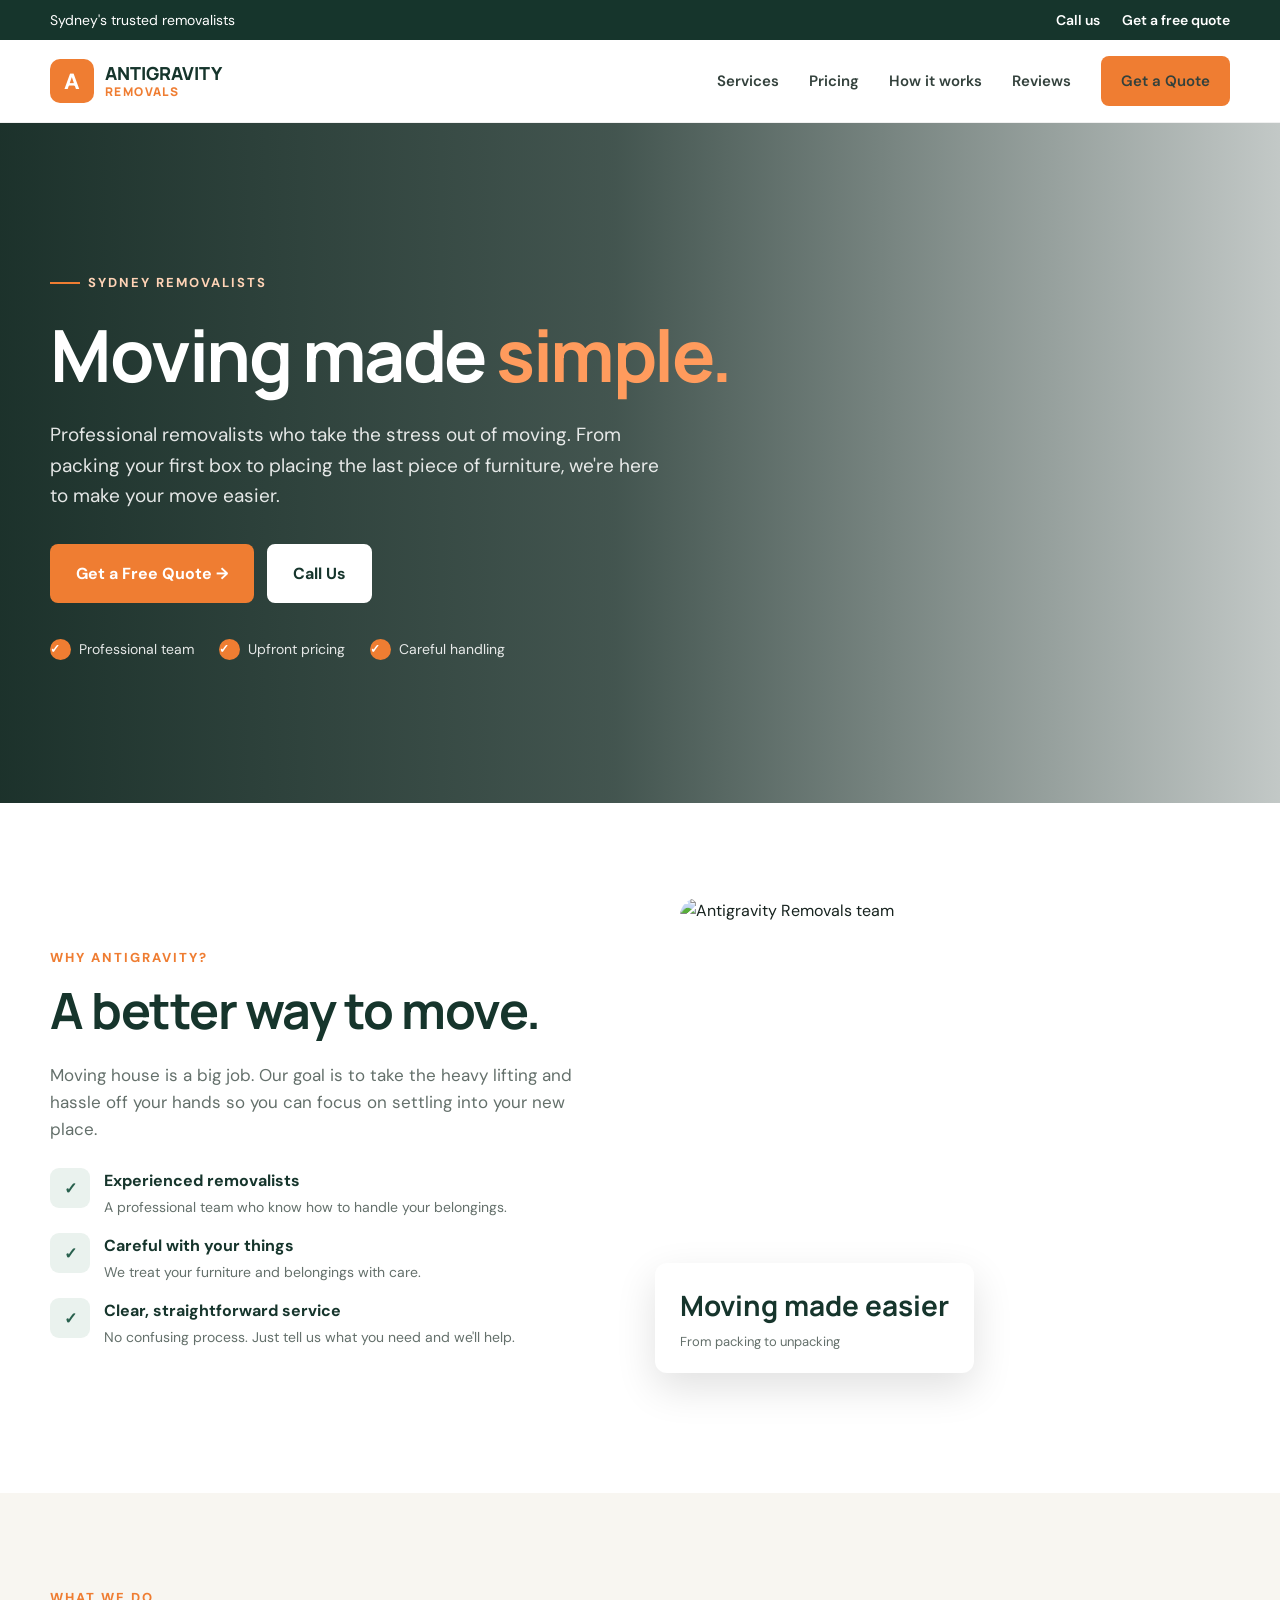
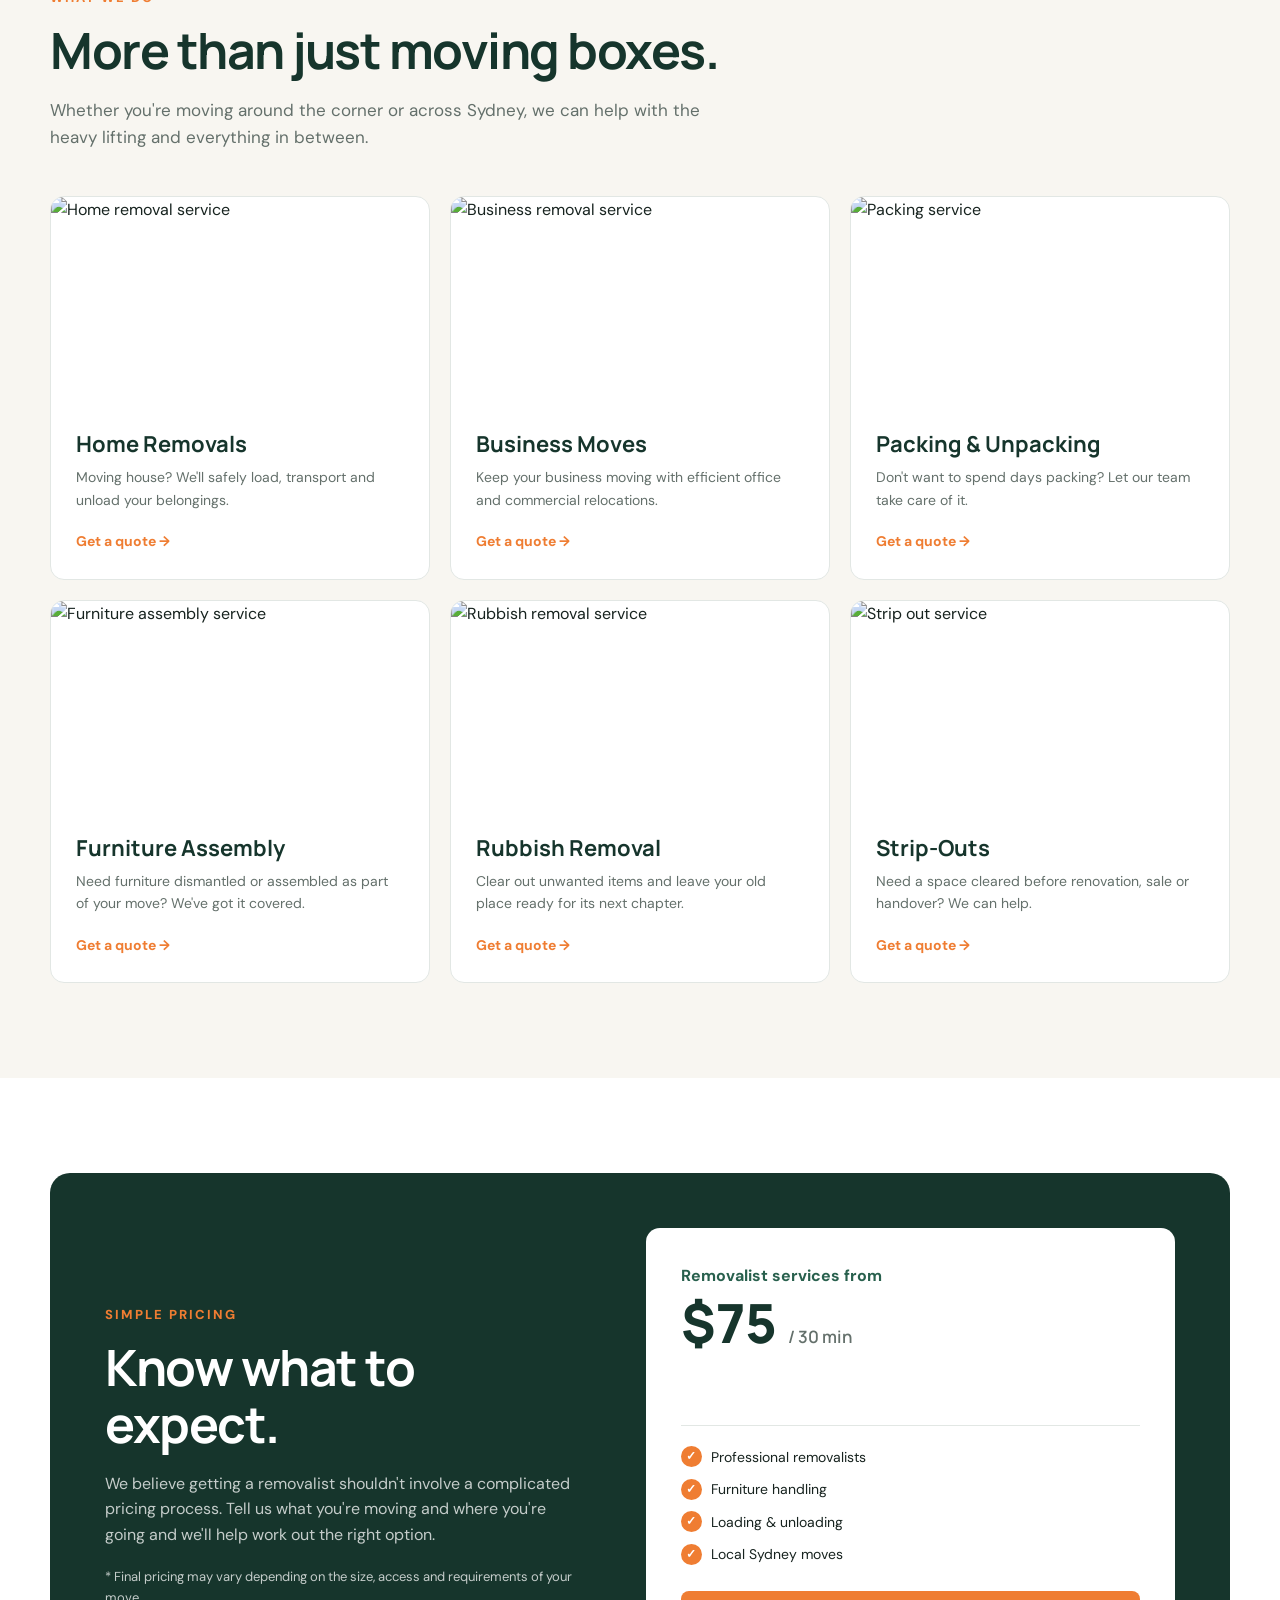
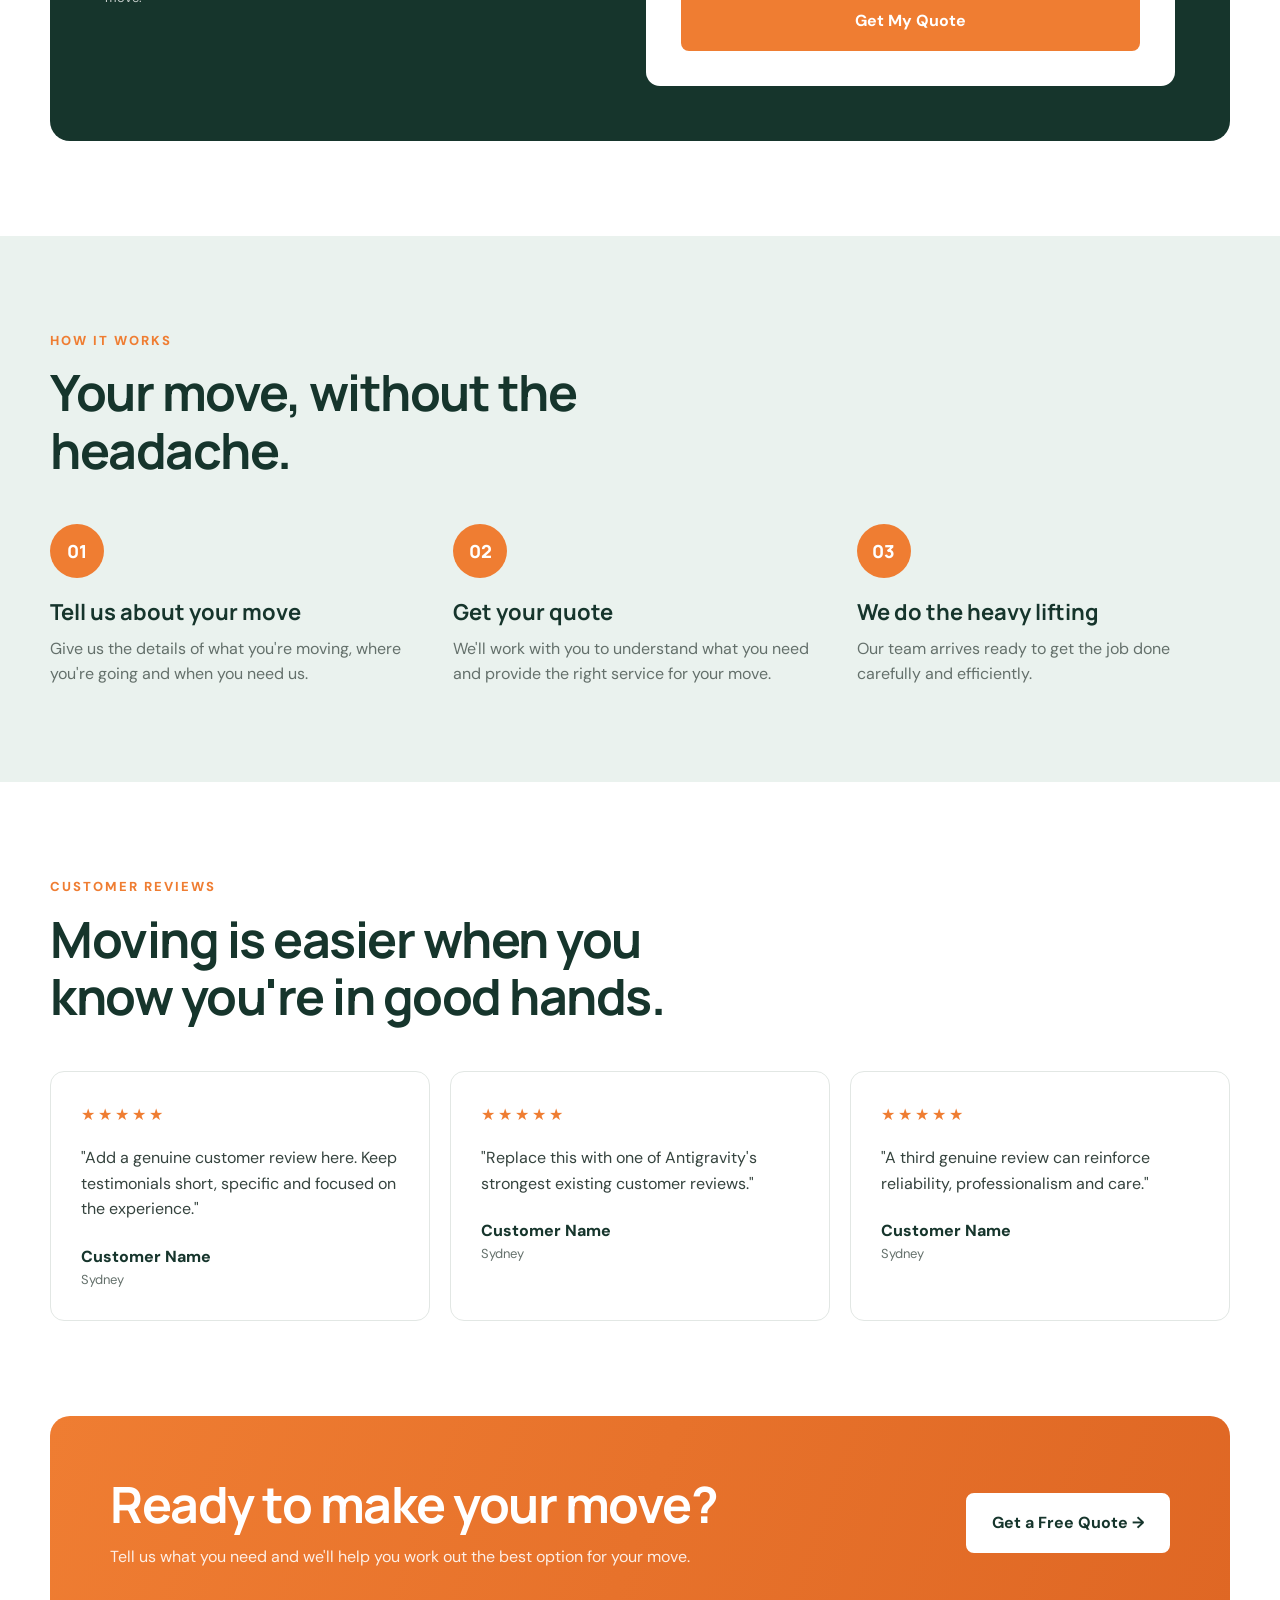
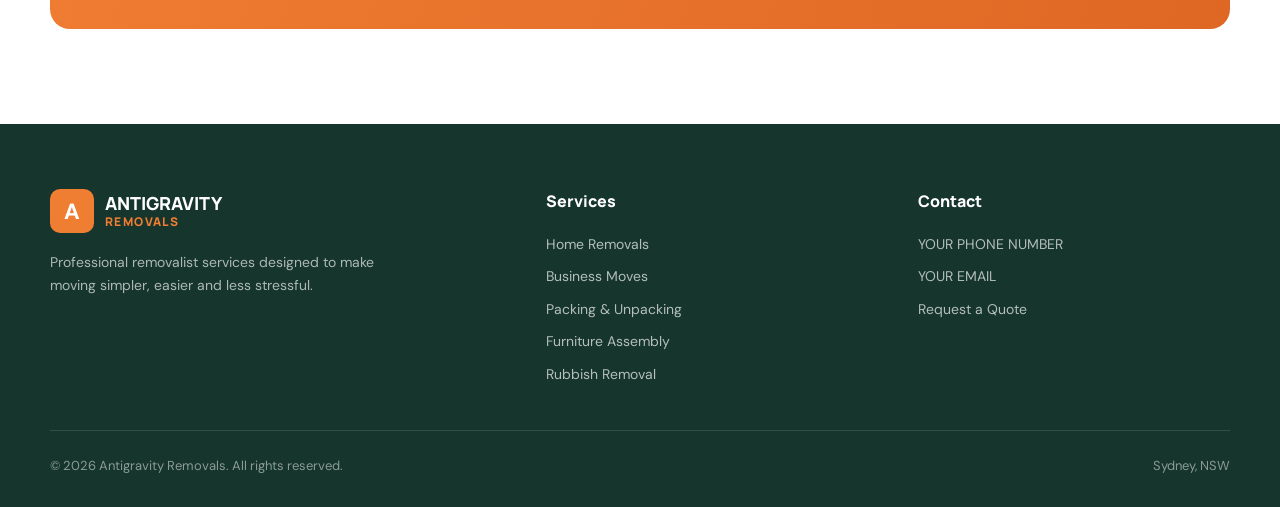
==== antigravity/index.html @ ead6ab4d "Update print statement from 'Hello' to 'Goodbye'" ====
<!DOCTYPE html>
<html lang="en">
<head>
    <meta charset="UTF-8">
    <meta name="viewport" content="width=device-width, initial-scale=1.0">

    <title>Antigravity Removals | Sydney Removalists</title>

    <meta
        name="description"
        content="Reliable Sydney removalists for home and business moves. Antigravity Removals makes moving easier with professional removal, packing, furniture assembly and rubbish removal services."
    >

    <link rel="preconnect" href="https://fonts.googleapis.com">
    <link rel="preconnect" href="https://fonts.gstatic.com" crossorigin>

    <link
        href="https://fonts.googleapis.com/css2?family=DM+Sans:wght@400;500;600;700&family=Manrope:wght@600;700;800&display=swap"
        rel="stylesheet"
    >

    <style>

        /* =========================================
           RESET
        ========================================= */

        * {
            margin: 0;
            padding: 0;
            box-sizing: border-box;
        }

        html {
            scroll-behavior: smooth;
        }

        body {
            font-family: "DM Sans", sans-serif;
            color: #17231f;
            background: #ffffff;
            line-height: 1.6;
        }

        img {
            display: block;
            width: 100%;
        }

        a {
            color: inherit;
            text-decoration: none;
        }

        button,
        input,
        textarea {
            font: inherit;
        }

        .container {
            width: min(1180px, calc(100% - 40px));
            margin: 0 auto;
        }

        /* =========================================
           COLOURS
        ========================================= */

        :root {
            --green-dark: #16352c;
            --green: #28604d;
            --green-light: #eaf2ee;
            --orange: #ef7d32;
            --orange-dark: #d9651f;
            --cream: #f8f6f1;
            --text: #17231f;
            --muted: #64706b;
            --white: #ffffff;
            --border: #e2e7e4;
        }

        /* =========================================
           TYPOGRAPHY
        ========================================= */

        h1,
        h2,
        h3,
        h4 {
            font-family: "Manrope", sans-serif;
            line-height: 1.15;
            color: var(--green-dark);
        }

        h1 {
            font-size: clamp(42px, 6vw, 72px);
            letter-spacing: -2.5px;
        }

        h2 {
            font-size: clamp(34px, 4vw, 50px);
            letter-spacing: -1.5px;
        }

        h3 {
            font-size: 22px;
        }

        p {
            color: var(--muted);
        }

        /* =========================================
           BUTTONS
        ========================================= */

        .btn {
            display: inline-flex;
            align-items: center;
            justify-content: center;
            gap: 9px;
            padding: 15px 24px;
            border-radius: 8px;
            font-weight: 700;
            transition: all 0.25s ease;
            border: 2px solid transparent;
            cursor: pointer;
        }

        .btn-primary {
            background: var(--orange);
            color: white;
        }

        .btn-primary:hover {
            background: var(--orange-dark);
            transform: translateY(-2px);
        }

        .btn-secondary {
            background: white;
            color: var(--green-dark);
            border-color: white;
        }

        .btn-secondary:hover {
            background: var(--green-light);
            border-color: var(--green-light);
        }

        .btn-outline {
            border-color: var(--green);
            color: var(--green);
        }

        .btn-outline:hover {
            background: var(--green);
            color: white;
        }

        /* =========================================
           TOP BAR
        ========================================= */

        .topbar {
            background: var(--green-dark);
            color: white;
            padding: 9px 0;
            font-size: 14px;
        }

        .topbar-inner {
            display: flex;
            justify-content: space-between;
            align-items: center;
            gap: 20px;
        }

        .topbar a {
            font-weight: 600;
        }

        .topbar-right {
            display: flex;
            gap: 22px;
        }

        /* =========================================
           NAVIGATION
        ========================================= */

        header {
            background: white;
            position: sticky;
            top: 0;
            z-index: 1000;
            border-bottom: 1px solid rgba(0,0,0,0.06);
        }

        .nav {
            height: 82px;
            display: flex;
            align-items: center;
            justify-content: space-between;
        }

        .logo {
            display: flex;
            align-items: center;
            gap: 11px;
        }

        .logo-mark {
            width: 44px;
            height: 44px;
            border-radius: 10px;
            background: var(--orange);
            color: white;
            display: grid;
            place-items: center;
            font-size: 22px;
            font-weight: 800;
        }

        .logo-text {
            font-family: "Manrope", sans-serif;
            font-weight: 800;
            font-size: 18px;
            line-height: 1;
            color: var(--green-dark);
        }

        .logo-text span {
            display: block;
            color: var(--orange);
            font-size: 12px;
            margin-top: 4px;
            letter-spacing: 1.4px;
            text-transform: uppercase;
        }

        .nav-links {
            display: flex;
            align-items: center;
            gap: 30px;
        }

        .nav-links a {
            font-weight: 600;
            font-size: 15px;
            color: #33413c;
        }

        .nav-links a:hover {
            color: var(--orange);
        }

        .nav-cta {
            padding: 11px 18px;
        }

        .mobile-menu {
            display: none;
            background: none;
            border: 0;
            font-size: 28px;
            cursor: pointer;
        }

        /* =========================================
           HERO
        ========================================= */

        .hero {
            background:
                linear-gradient(
                    90deg,
                    rgba(14, 37, 30, 0.94) 0%,
                    rgba(14, 37, 30, 0.78) 48%,
                    rgba(14, 37, 30, 0.25) 100%
                ),
                url("images/removalists-hero.jpg") center / cover no-repeat;

            min-height: 680px;
            display: flex;
            align-items: center;
            color: white;
        }

        .hero-content {
            max-width: 720px;
            padding: 90px 0;
        }

        .eyebrow {
            display: inline-flex;
            align-items: center;
            gap: 8px;
            color: #ffd3b6;
            text-transform: uppercase;
            letter-spacing: 2px;
            font-weight: 700;
            font-size: 13px;
            margin-bottom: 20px;
        }

        .eyebrow::before {
            content: "";
            width: 30px;
            height: 2px;
            background: var(--orange);
        }

        .hero h1 {
            color: white;
            margin-bottom: 24px;
        }

        .hero h1 span {
            color: #ff9b5d;
        }

        .hero-description {
            color: rgba(255,255,255,0.88);
            font-size: 19px;
            max-width: 610px;
            margin-bottom: 32px;
        }

        .hero-buttons {
            display: flex;
            flex-wrap: wrap;
            gap: 13px;
        }

        .hero-trust {
            display: flex;
            flex-wrap: wrap;
            gap: 25px;
            margin-top: 35px;
            color: rgba(255,255,255,0.88);
            font-size: 14px;
        }

        .hero-trust span {
            display: flex;
            align-items: center;
            gap: 8px;
        }

        .check {
            width: 21px;
            height: 21px;
            border-radius: 50%;
            background: var(--orange);
            display: grid;
            place-items: center;
            color: white;
            font-size: 12px;
            font-weight: 800;
        }

        /* =========================================
           INTRO / VALUE PROPOSITION
        ========================================= */

        .intro {
            padding: 95px 0;
        }

        .intro-grid {
            display: grid;
            grid-template-columns: 1fr 1fr;
            gap: 80px;
            align-items: center;
        }

        .section-label {
            color: var(--orange);
            font-size: 13px;
            text-transform: uppercase;
            font-weight: 800;
            letter-spacing: 2px;
            margin-bottom: 13px;
        }

        .intro h2 {
            margin-bottom: 22px;
        }

        .intro-text {
            font-size: 17px;
            margin-bottom: 25px;
        }

        .feature-list {
            display: grid;
            gap: 15px;
        }

        .feature {
            display: flex;
            gap: 14px;
            align-items: flex-start;
        }

        .feature-icon {
            flex: 0 0 40px;
            height: 40px;
            border-radius: 9px;
            background: var(--green-light);
            display: grid;
            place-items: center;
            color: var(--green);
            font-weight: 800;
        }

        .feature strong {
            display: block;
            color: var(--green-dark);
            margin-bottom: 2px;
        }

        .feature p {
            font-size: 14px;
        }

        .intro-image {
            position: relative;
        }

        .intro-image img {
            height: 500px;
            object-fit: cover;
            border-radius: 18px;
        }

        .image-badge {
            position: absolute;
            bottom: 25px;
            left: -25px;
            background: white;
            padding: 20px 25px;
            border-radius: 12px;
            box-shadow: 0 15px 40px rgba(0,0,0,0.12);
        }

        .image-badge strong {
            font-family: "Manrope", sans-serif;
            font-size: 28px;
            color: var(--green-dark);
            display: block;
        }

        .image-badge span {
            font-size: 13px;
            color: var(--muted);
        }

        /* =========================================
           SERVICES
        ========================================= */

        .services {
            background: var(--cream);
            padding: 95px 0;
        }

        .section-heading {
            max-width: 680px;
            margin-bottom: 45px;
        }

        .section-heading p {
            margin-top: 17px;
            font-size: 17px;
        }

        .services-grid {
            display: grid;
            grid-template-columns: repeat(3, 1fr);
            gap: 20px;
        }

        .service-card {
            background: white;
            border-radius: 14px;
            overflow: hidden;
            border: 1px solid var(--border);
            transition: transform 0.25s ease, box-shadow 0.25s ease;
        }

        .service-card:hover {
            transform: translateY(-5px);
            box-shadow: 0 15px 35px rgba(27,52,43,0.09);
        }

        .service-image {
            height: 210px;
            overflow: hidden;
        }

        .service-image img {
            height: 100%;
            object-fit: cover;
            transition: transform 0.4s ease;
        }

        .service-card:hover .service-image img {
            transform: scale(1.04);
        }

        .service-content {
            padding: 25px;
        }

        .service-content h3 {
            margin-bottom: 9px;
        }

        .service-content p {
            font-size: 14px;
            margin-bottom: 17px;
        }

        .service-link {
            color: var(--orange);
            font-weight: 700;
            font-size: 14px;
        }

        /* =========================================
           PRICING
        ========================================= */

        .pricing {
            padding: 95px 0;
        }

        .pricing-wrapper {
            background: var(--green-dark);
            border-radius: 20px;
            padding: 55px;
            color: white;
            display: grid;
            grid-template-columns: 1fr 1.1fr;
            gap: 60px;
            align-items: center;
        }

        .pricing-wrapper h2 {
            color: white;
            margin-bottom: 17px;
        }

        .pricing-wrapper p {
            color: rgba(255,255,255,0.75);
        }

        .pricing-note {
            margin-top: 20px;
            font-size: 13px;
        }

        .price-card {
            background: white;
            color: var(--text);
            padding: 35px;
            border-radius: 14px;
        }

        .price-card-label {
            font-weight: 700;
            color: var(--green);
            margin-bottom: 6px;
        }

        .price {
            font-family: "Manrope", sans-serif;
            font-size: 54px;
            font-weight: 800;
            color: var(--green-dark);
            line-height: 1;
            margin-bottom: 8px;
        }

        .price small {
            font-size: 17px;
            font-weight: 600;
            color: var(--muted);
        }

        .price-description {
            font-size: 14px;
            margin-bottom: 23px;
        }

        .price-features {
            border-top: 1px solid var(--border);
            padding-top: 20px;
            display: grid;
            gap: 10px;
        }

        .price-features div {
            display: flex;
            align-items: center;
            gap: 9px;
            font-size: 14px;
        }

        /* =========================================
           HOW IT WORKS
        ========================================= */

        .process {
            background: var(--green-light);
            padding: 95px 0;
        }

        .process-grid {
            display: grid;
            grid-template-columns: repeat(3, 1fr);
            gap: 30px;
            margin-top: 45px;
        }

        .process-card {
            position: relative;
        }

        .process-number {
            width: 54px;
            height: 54px;
            background: var(--orange);
            color: white;
            border-radius: 50%;
            display: grid;
            place-items: center;
            font-family: "Manrope", sans-serif;
            font-weight: 800;
            font-size: 18px;
            margin-bottom: 22px;
        }

        .process-card h3 {
            margin-bottom: 10px;
        }

        /* =========================================
           TESTIMONIALS
        ========================================= */

        .testimonials {
            padding: 95px 0;
        }

        .testimonial-grid {
            display: grid;
            grid-template-columns: repeat(3, 1fr);
            gap: 20px;
            margin-top: 45px;
        }

        .testimonial {
            border: 1px solid var(--border);
            border-radius: 14px;
            padding: 30px;
            background: white;
        }

        .stars {
            color: var(--orange);
            letter-spacing: 3px;
            margin-bottom: 18px;
        }

        .testimonial blockquote {
            color: #35433e;
            font-size: 16px;
            margin-bottom: 22px;
        }

        .testimonial-name {
            font-weight: 800;
            color: var(--green-dark);
        }

        .testimonial-location {
            font-size: 13px;
            color: var(--muted);
        }

        /* =========================================
           CTA
        ========================================= */

        .cta {
            padding: 0 0 95px;
        }

        .cta-inner {
            background:
                linear-gradient(
                    110deg,
                    var(--orange),
                    #df6724
                );

            border-radius: 20px;
            padding: 60px;
            display: flex;
            align-items: center;
            justify-content: space-between;
            gap: 40px;
        }

        .cta h2 {
            color: white;
            margin-bottom: 10px;
        }

        .cta p {
            color: rgba(255,255,255,0.88);
            max-width: 580px;
        }

        /* =========================================
           FOOTER
        ========================================= */

        footer {
            background: var(--green-dark);
            color: white;
            padding: 65px 0 30px;
        }

        .footer-grid {
            display: grid;
            grid-template-columns: 1.4fr 1fr 1fr;
            gap: 60px;
            padding-bottom: 45px;
        }

        footer .logo-text {
            color: white;
        }

        .footer-description {
            color: rgba(255,255,255,0.65);
            font-size: 14px;
            margin-top: 18px;
            max-width: 350px;
        }

        .footer-heading {
            font-family: "Manrope", sans-serif;
            font-weight: 800;
            margin-bottom: 18px;
        }

        .footer-links {
            display: grid;
            gap: 10px;
        }

        .footer-links a {
            color: rgba(255,255,255,0.68);
            font-size: 14px;
        }

        .footer-links a:hover {
            color: white;
        }

        .footer-bottom {
            border-top: 1px solid rgba(255,255,255,0.12);
            padding-top: 25px;
            color: rgba(255,255,255,0.5);
            font-size: 13px;
            display: flex;
            justify-content: space-between;
            gap: 20px;
        }

        /* =========================================
           MOBILE STICKY CTA
        ========================================= */

        .mobile-cta {
            display: none;
        }

        /* =========================================
           RESPONSIVE
        ========================================= */

        @media (max-width: 900px) {

            .nav-links {
                display: none;
            }

            .mobile-menu {
                display: block;
            }

            .intro-grid,
            .pricing-wrapper {
                grid-template-columns: 1fr;
            }

            .services-grid {
                grid-template-columns: repeat(2, 1fr);
            }

            .process-grid,
            .testimonial-grid {
                grid-template-columns: 1fr;
            }

            .intro-image {
                order: -1;
            }

            .pricing-wrapper {
                gap: 35px;
            }

            .footer-grid {
                grid-template-columns: 1fr 1fr;
            }

        }

        @media (max-width: 650px) {

            .container {
                width: min(100% - 28px, 1180px);
            }

            .topbar {
                display: none;
            }

            .nav {
                height: 70px;
            }

            .logo-mark {
                width: 38px;
                height: 38px;
            }

            .logo-text {
                font-size: 16px;
            }

            .hero {
                min-height: 650px;
            }

            .hero-content {
                padding: 70px 0;
            }

            .hero-description {
                font-size: 17px;
            }

            .hero-buttons {
                flex-direction: column;
                align-items: stretch;
            }

            .hero-buttons .btn {
                width: 100%;
            }

            .hero-trust {
                display: grid;
                gap: 12px;
            }

            .intro,
            .services,
            .pricing,
            .process,
            .testimonials {
                padding: 70px 0;
            }

            .services-grid {
                grid-template-columns: 1fr;
            }

            .intro-image img {
                height: 380px;
            }

            .image-badge {
                left: 15px;
                bottom: 15px;
            }

            .pricing-wrapper {
                padding: 30px 20px;
            }

            .price-card {
                padding: 27px 22px;
            }

            .price {
                font-size: 46px;
            }

            .cta {
                padding-bottom: 70px;
            }

            .cta-inner {
                padding: 40px 25px;
                flex-direction: column;
                align-items: flex-start;
            }

            .cta .btn {
                width: 100%;
            }

            .footer-grid {
                grid-template-columns: 1fr;
                gap: 35px;
            }

            .footer-bottom {
                flex-direction: column;
            }

            .mobile-cta {
                display: grid;
                grid-template-columns: 1fr 1fr;
                position: fixed;
                bottom: 0;
                left: 0;
                right: 0;
                z-index: 2000;
                box-shadow: 0 -5px 20px rgba(0,0,0,0.12);
            }

            .mobile-cta a {
                padding: 15px;
                text-align: center;
                font-weight: 800;
                font-size: 14px;
            }

            .mobile-call {
                background: white;
                color: var(--green-dark);
            }

            .mobile-quote {
                background: var(--orange);
                color: white;
            }

            body {
                padding-bottom: 55px;
            }

        }

    </style>
</head>


<body>


    <!-- =========================================
         TOP BAR
    ========================================== -->

    <div class="topbar">

        <div class="container topbar-inner">

            <div>
                Sydney's trusted removalists
            </div>

            <div class="topbar-right">
                <a href="tel:YOUR-PHONE-NUMBER">
                    Call us
                </a>

                <a href="#quote">
                    Get a free quote
                </a>
            </div>

        </div>

    </div>


    <!-- =========================================
         NAVIGATION
    ========================================== -->

    <header>

        <div class="container nav">

            <a href="#" class="logo">

                <div class="logo-mark">
                    A
                </div>

                <div class="logo-text">
                    ANTIGRAVITY
                    <span>Removals</span>
                </div>

            </a>


            <nav class="nav-links">

                <a href="#services">
                    Services
                </a>

                <a href="#pricing">
                    Pricing
                </a>

                <a href="#process">
                    How it works
                </a>

                <a href="#reviews">
                    Reviews
                </a>

                <a
                    href="#quote"
                    class="btn btn-primary nav-cta"
                >
                    Get a Quote
                </a>

            </nav>


            <button
                class="mobile-menu"
                aria-label="Open menu"
                onclick="toggleMenu()"
            >
                ☰
            </button>

        </div>

    </header>


    <!-- =========================================
         HERO
    ========================================== -->

    <main>

        <section class="hero">

            <div class="container">

                <div class="hero-content">

                    <div class="eyebrow">
                        Sydney Removalists
                    </div>

                    <h1>
                        Moving made
                        <span>simple.</span>
                    </h1>

                    <p class="hero-description">
                        Professional removalists who take the stress
                        out of moving. From packing your first box to
                        placing the last piece of furniture, we're here
                        to make your move easier.
                    </p>

                    <div class="hero-buttons">

                        <a
                            href="#quote"
                            class="btn btn-primary"
                        >
                            Get a Free Quote
                            →
                        </a>

                        <a
                            href="tel:YOUR-PHONE-NUMBER"
                            class="btn btn-secondary"
                        >
                            Call Us
                        </a>

                    </div>


                    <div class="hero-trust">

                        <span>
                            <span class="check">✓</span>
                            Professional team
                        </span>

                        <span>
                            <span class="check">✓</span>
                            Upfront pricing
                        </span>

                        <span>
                            <span class="check">✓</span>
                            Careful handling
                        </span>

                    </div>

                </div>

            </div>

        </section>


        <!-- =========================================
             INTRO
        ========================================== -->

        <section class="intro">

            <div class="container intro-grid">

                <div>

                    <div class="section-label">
                        Why Antigravity?
                    </div>

                    <h2>
                        A better way to move.
                    </h2>

                    <p class="intro-text">
                        Moving house is a big job. Our goal is to
                        take the heavy lifting and hassle off your
                        hands so you can focus on settling into
                        your new place.
                    </p>


                    <div class="feature-list">

                        <div class="feature">

                            <div class="feature-icon">
                                ✓
                            </div>

                            <div>
                                <strong>
                                    Experienced removalists
                                </strong>

                                <p>
                                    A professional team who know
                                    how to handle your belongings.
                                </p>
                            </div>

                        </div>


                        <div class="feature">

                            <div class="feature-icon">
                                ✓
                            </div>

                            <div>
                                <strong>
                                    Careful with your things
                                </strong>

                                <p>
                                    We treat your furniture and
                                    belongings with care.
                                </p>
                            </div>

                        </div>


                        <div class="feature">

                            <div class="feature-icon">
                                ✓
                            </div>

                            <div>
                                <strong>
                                    Clear, straightforward service
                                </strong>

                                <p>
                                    No confusing process. Just tell
                                    us what you need and we'll help.
                                </p>
                            </div>

                        </div>

                    </div>

                </div>


                <div class="intro-image">

                    <img
                        src="images/removalists-team.jpg"
                        alt="Antigravity Removals team"
                    >

                    <div class="image-badge">

                        <strong>
                            Moving made easier
                        </strong>

                        <span>
                            From packing to unpacking
                        </span>

                    </div>

                </div>

            </div>

        </section>


        <!-- =========================================
             SERVICES
        ========================================== -->

        <section
            class="services"
            id="services"
        >

            <div class="container">

                <div class="section-heading">

                    <div class="section-label">
                        What we do
                    </div>

                    <h2>
                        More than just moving boxes.
                    </h2>

                    <p>
                        Whether you're moving around the corner
                        or across Sydney, we can help with the
                        heavy lifting and everything in between.
                    </p>

                </div>


                <div class="services-grid">


                    <article class="service-card">

                        <div class="service-image">

                            <img
                                src="images/home-removal.jpg"
                                alt="Home removal service"
                            >

                        </div>

                        <div class="service-content">

                            <h3>
                                Home Removals
                            </h3>

                            <p>
                                Moving house? We'll safely load,
                                transport and unload your belongings.
                            </p>

                            <a
                                href="#quote"
                                class="service-link"
                            >
                                Get a quote →
                            </a>

                        </div>

                    </article>


                    <article class="service-card">

                        <div class="service-image">

                            <img
                                src="images/business-removal.jpg"
                                alt="Business removal service"
                            >

                        </div>

                        <div class="service-content">

                            <h3>
                                Business Moves
                            </h3>

                            <p>
                                Keep your business moving with
                                efficient office and commercial relocations.
                            </p>

                            <a
                                href="#quote"
                                class="service-link"
                            >
                                Get a quote →
                            </a>

                        </div>

                    </article>


                    <article class="service-card">

                        <div class="service-image">

                            <img
                                src="images/packing.jpg"
                                alt="Packing service"
                            >

                        </div>

                        <div class="service-content">

                            <h3>
                                Packing & Unpacking
                            </h3>

                            <p>
                                Don't want to spend days packing?
                                Let our team take care of it.
                            </p>

                            <a
                                href="#quote"
                                class="service-link"
                            >
                                Get a quote →
                            </a>

                        </div>

                    </article>


                    <article class="service-card">

                        <div class="service-image">

                            <img
                                src="images/furniture-assembly.jpg"
                                alt="Furniture assembly service"
                            >

                        </div>

                        <div class="service-content">

                            <h3>
                                Furniture Assembly
                            </h3>

                            <p>
                                Need furniture dismantled or
                                assembled as part of your move?
                                We've got it covered.
                            </p>

                            <a
                                href="#quote"
                                class="service-link"
                            >
                                Get a quote →
                            </a>

                        </div>

                    </article>


                    <article class="service-card">

                        <div class="service-image">

                            <img
                                src="images/rubbish-removal.jpg"
                                alt="Rubbish removal service"
                            >

                        </div>

                        <div class="service-content">

                            <h3>
                                Rubbish Removal
                            </h3>

                            <p>
                                Clear out unwanted items and leave
                                your old place ready for its next chapter.
                            </p>

                            <a
                                href="#quote"
                                class="service-link"
                            >
                                Get a quote →
                            </a>

                        </div>

                    </article>


                    <article class="service-card">

                        <div class="service-image">

                            <img
                                src="images/strip-outs.jpg"
                                alt="Strip out service"
                            >

                        </div>

                        <div class="service-content">

                            <h3>
                                Strip-Outs
                            </h3>

                            <p>
                                Need a space cleared before renovation,
                                sale or handover? We can help.
                            </p>

                            <a
                                href="#quote"
                                class="service-link"
                            >
                                Get a quote →
                            </a>

                        </div>

                    </article>


                </div>

            </div>

        </section>


        <!-- =========================================
             PRICING
        ========================================== -->

        <section
            class="pricing"
            id="pricing"
        >

            <div class="container">

                <div class="pricing-wrapper">

                    <div>

                        <div class="section-label">
                            Simple pricing
                        </div>

                        <h2>
                            Know what to expect.
                        </h2>

                        <p>
                            We believe getting a removalist shouldn't
                            involve a complicated pricing process.
                            Tell us what you're moving and where you're
                            going and we'll help work out the right option.
                        </p>

                        <p class="pricing-note">
                            * Final pricing may vary depending on the
                            size, access and requirements of your move.
                        </p>

                    </div>


                    <div class="price-card">

                        <div class="price-card-label">
                            Removalist services from
                        </div>

                        <div class="price">
                            $75
                            <small>/ 30 min</small>
                        </div>

                        <p class="price-description">
                            A starting rate for removalist services.
                            Contact us for a quote tailored to your move.
                        </p>


                        <div class="price-features">

                            <div>
                                <span class="check">✓</span>
                                Professional removalists
                            </div>

                            <div>
                                <span class="check">✓</span>
                                Furniture handling
                            </div>

                            <div>
                                <span class="check">✓</span>
                                Loading & unloading
                            </div>

                            <div>
                                <span class="check">✓</span>
                                Local Sydney moves
                            </div>

                        </div>

                        <br>

                        <a
                            href="#quote"
                            class="btn btn-primary"
                            style="width:100%;"
                        >
                            Get My Quote
                        </a>

                    </div>

                </div>

            </div>

        </section>


        <!-- =========================================
             PROCESS
        ========================================== -->

        <section
            class="process"
            id="process"
        >

            <div class="container">

                <div class="section-heading">

                    <div class="section-label">
                        How it works
                    </div>

                    <h2>
                        Your move, without the headache.
                    </h2>

                </div>


                <div class="process-grid">


                    <div class="process-card">

                        <div class="process-number">
                            01
                        </div>

                        <h3>
                            Tell us about your move
                        </h3>

                        <p>
                            Give us the details of what you're
                            moving, where you're going and when
                            you need us.
                        </p>

                    </div>


                    <div class="process-card">

                        <div class="process-number">
                            02
                        </div>

                        <h3>
                            Get your quote
                        </h3>

                        <p>
                            We'll work with you to understand
                            what you need and provide the right
                            service for your move.
                        </p>

                    </div>


                    <div class="process-card">

                        <div class="process-number">
                            03
                        </div>

                        <h3>
                            We do the heavy lifting
                        </h3>

                        <p>
                            Our team arrives ready to get the
                            job done carefully and efficiently.
                        </p>

                    </div>


                </div>

            </div>

        </section>


        <!-- =========================================
             TESTIMONIALS
        ========================================== -->

        <section
            class="testimonials"
            id="reviews"
        >

            <div class="container">

                <div class="section-heading">

                    <div class="section-label">
                        Customer reviews
                    </div>

                    <h2>
                        Moving is easier when you know you're in good hands.
                    </h2>

                </div>


                <div class="testimonial-grid">


                    <article class="testimonial">

                        <div class="stars">
                            ★★★★★
                        </div>

                        <blockquote>
                            "Add a genuine customer review here.
                            Keep testimonials short, specific and
                            focused on the experience."
                        </blockquote>

                        <div class="testimonial-name">
                            Customer Name
                        </div>

                        <div class="testimonial-location">
                            Sydney
                        </div>

                    </article>


                    <article class="testimonial">

                        <div class="stars">
                            ★★★★★
                        </div>

                        <blockquote>
                            "Replace this with one of Antigravity's
                            strongest existing customer reviews."
                        </blockquote>

                        <div class="testimonial-name">
                            Customer Name
                        </div>

                        <div class="testimonial-location">
                            Sydney
                        </div>

                    </article>


                    <article class="testimonial">

                        <div class="stars">
                            ★★★★★
                        </div>

                        <blockquote>
                            "A third genuine review can reinforce
                            reliability, professionalism and care."
                        </blockquote>

                        <div class="testimonial-name">
                            Customer Name
                        </div>

                        <div class="testimonial-location">
                            Sydney
                        </div>

                    </article>


                </div>

            </div>

        </section>


        <!-- =========================================
             FINAL CTA
        ========================================== -->

        <section
            class="cta"
            id="quote"
        >

            <div class="container">

                <div class="cta-inner">

                    <div>

                        <h2>
                            Ready to make your move?
                        </h2>

                        <p>
                            Tell us what you need and we'll help
                            you work out the best option for your move.
                        </p>

                    </div>


                    <a
                        href="mailto:YOUR-EMAIL@example.com"
                        class="btn btn-secondary"
                    >
                        Get a Free Quote →
                    </a>

                </div>

            </div>

        </section>

    </main>


    <!-- =========================================
         FOOTER
    ========================================== -->

    <footer>

        <div class="container">

            <div class="footer-grid">


                <div>

                    <a href="#" class="logo">

                        <div class="logo-mark">
                            A
                        </div>

                        <div class="logo-text">
                            ANTIGRAVITY
                            <span>Removals</span>
                        </div>

                    </a>

                    <p class="footer-description">
                        Professional removalist services designed
                        to make moving simpler, easier and less stressful.
                    </p>

                </div>


                <div>

                    <div class="footer-heading">
                        Services
                    </div>

                    <div class="footer-links">

                        <a href="#services">
                            Home Removals
                        </a>

                        <a href="#services">
                            Business Moves
                        </a>

                        <a href="#services">
                            Packing & Unpacking
                        </a>

                        <a href="#services">
                            Furniture Assembly
                        </a>

                        <a href="#services">
                            Rubbish Removal
                        </a>

                    </div>

                </div>


                <div>

                    <div class="footer-heading">
                        Contact
                    </div>

                    <div class="footer-links">

                        <a href="tel:YOUR-PHONE-NUMBER">
                            YOUR PHONE NUMBER
                        </a>

                        <a href="mailto:YOUR-EMAIL@example.com">
                            YOUR EMAIL
                        </a>

                        <a href="#quote">
                            Request a Quote
                        </a>

                    </div>

                </div>


            </div>


            <div class="footer-bottom">

                <div>
                    © 2026 Antigravity Removals. All rights reserved.
                </div>

                <div>
                    Sydney, NSW
                </div>

            </div>

        </div>

    </footer>


    <!-- =========================================
         MOBILE CTA
    ========================================== -->

    <div class="mobile-cta">

        <a
            href="tel:YOUR-PHONE-NUMBER"
            class="mobile-call"
        >
            📞 Call Us
        </a>

        <a
            href="#quote"
            class="mobile-quote"
        >
            Get a Quote
        </a>

    </div>


    <!-- =========================================
         JAVASCRIPT
    ========================================== -->

    <script>

        function toggleMenu() {

            const nav = document.querySelector(".nav-links");

            if (nav.style.display === "flex") {

                nav.style.display = "";

            } else {

                nav.style.display = "flex";
                nav.style.position = "absolute";
                nav.style.top = "70px";
                nav.style.left = "0";
                nav.style.right = "0";
                nav.style.background = "white";
                nav.style.padding = "20px";
                nav.style.flexDirection = "column";
                nav.style.alignItems = "flex-start";
                nav.style.borderBottom = "1px solid #e2e7e4";
                nav.style.boxShadow = "0 10px 25px rgba(0,0,0,0.08)";

            }

        }


        document.querySelectorAll('a[href^="#"]').forEach(link => {

            link.addEventListener("click", function() {

                const nav = document.querySelector(".nav-links");

                if (window.innerWidth <= 900) {
                    nav.style.display = "";
                }

            });

        });

    </script>


</body>
</html>
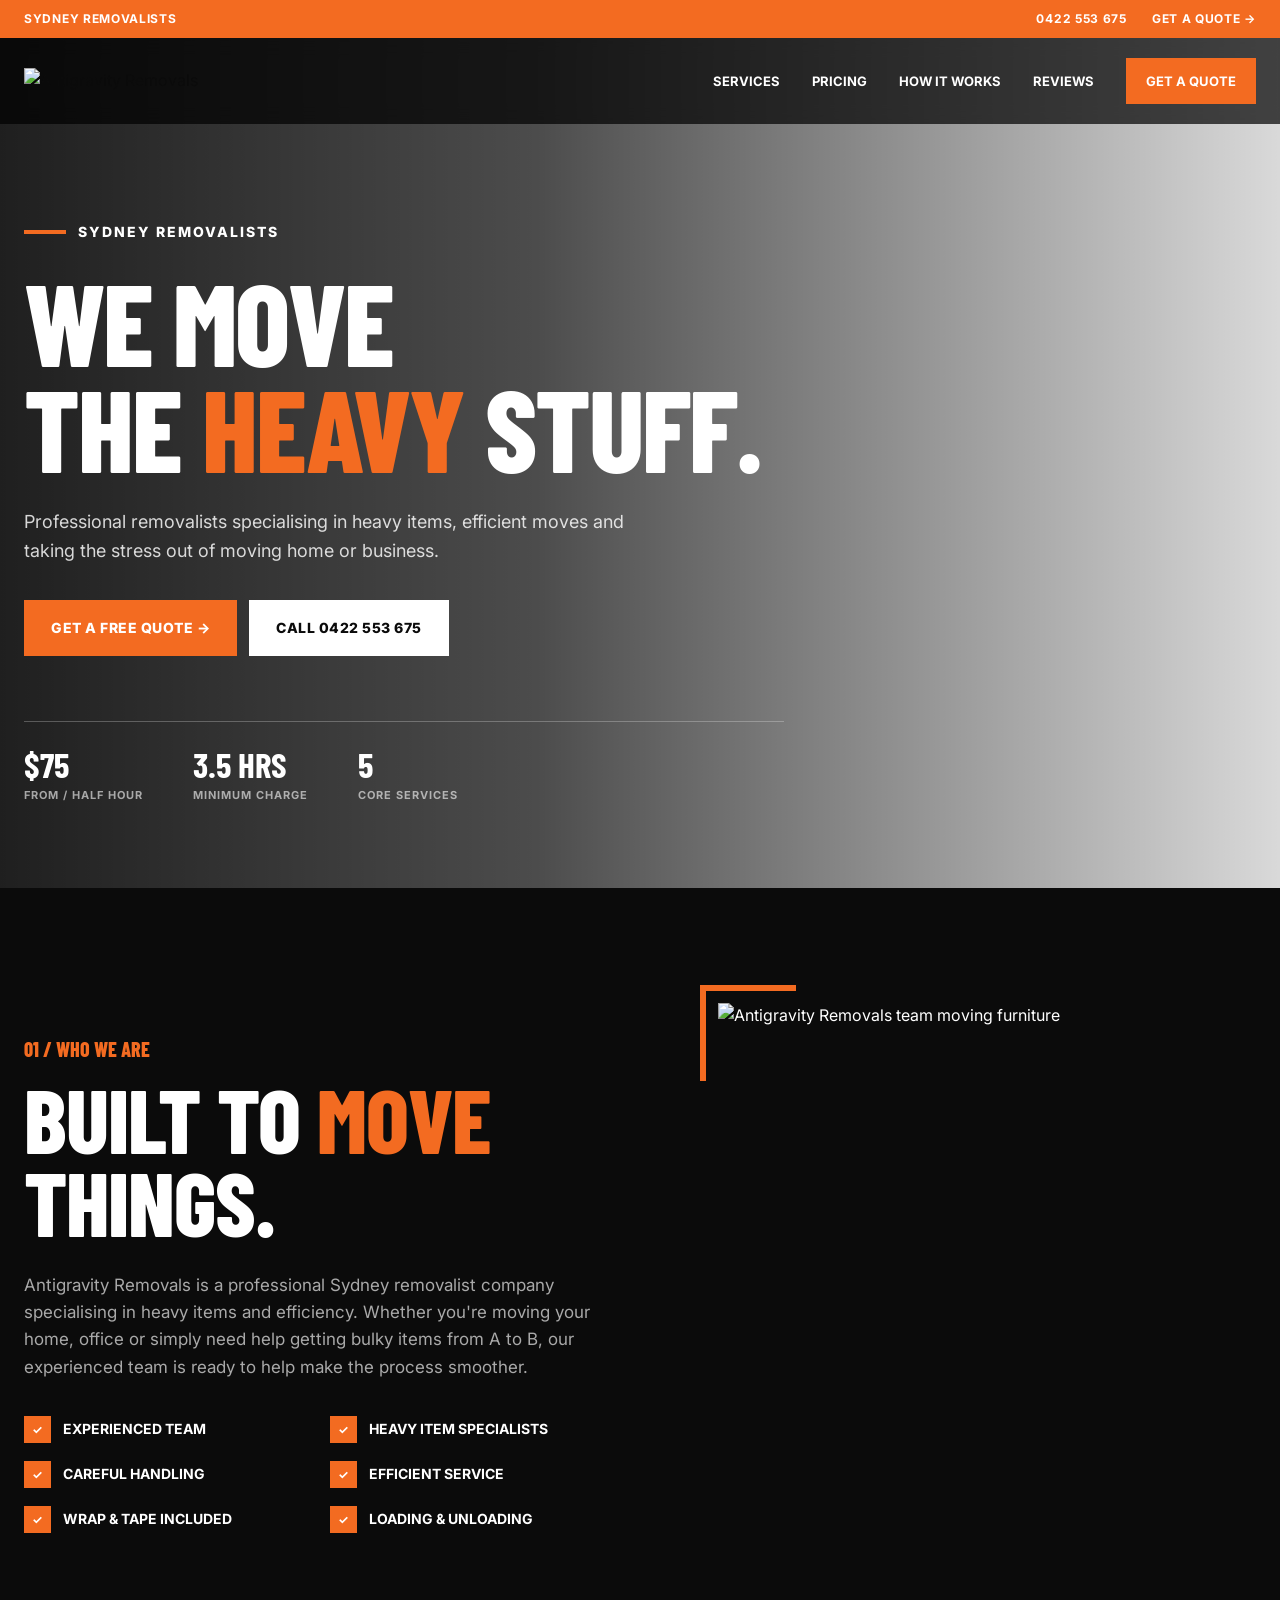
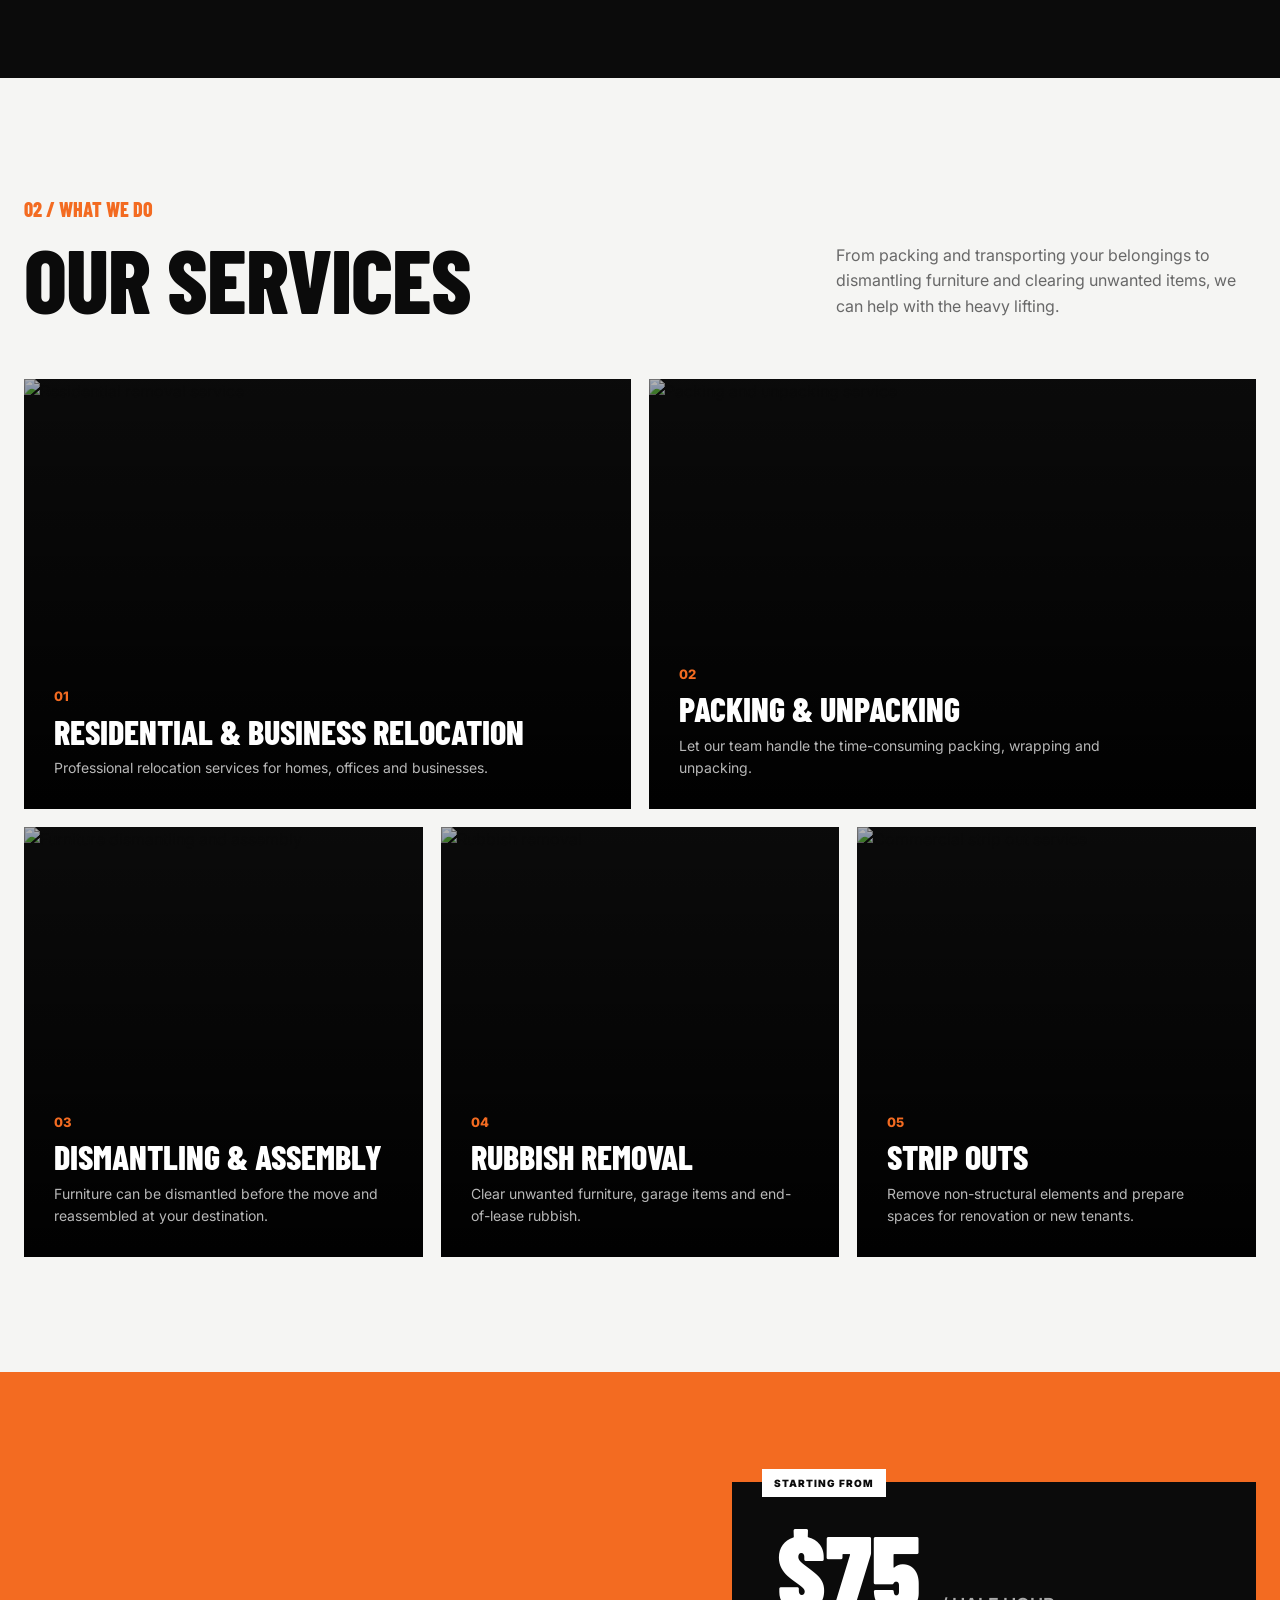
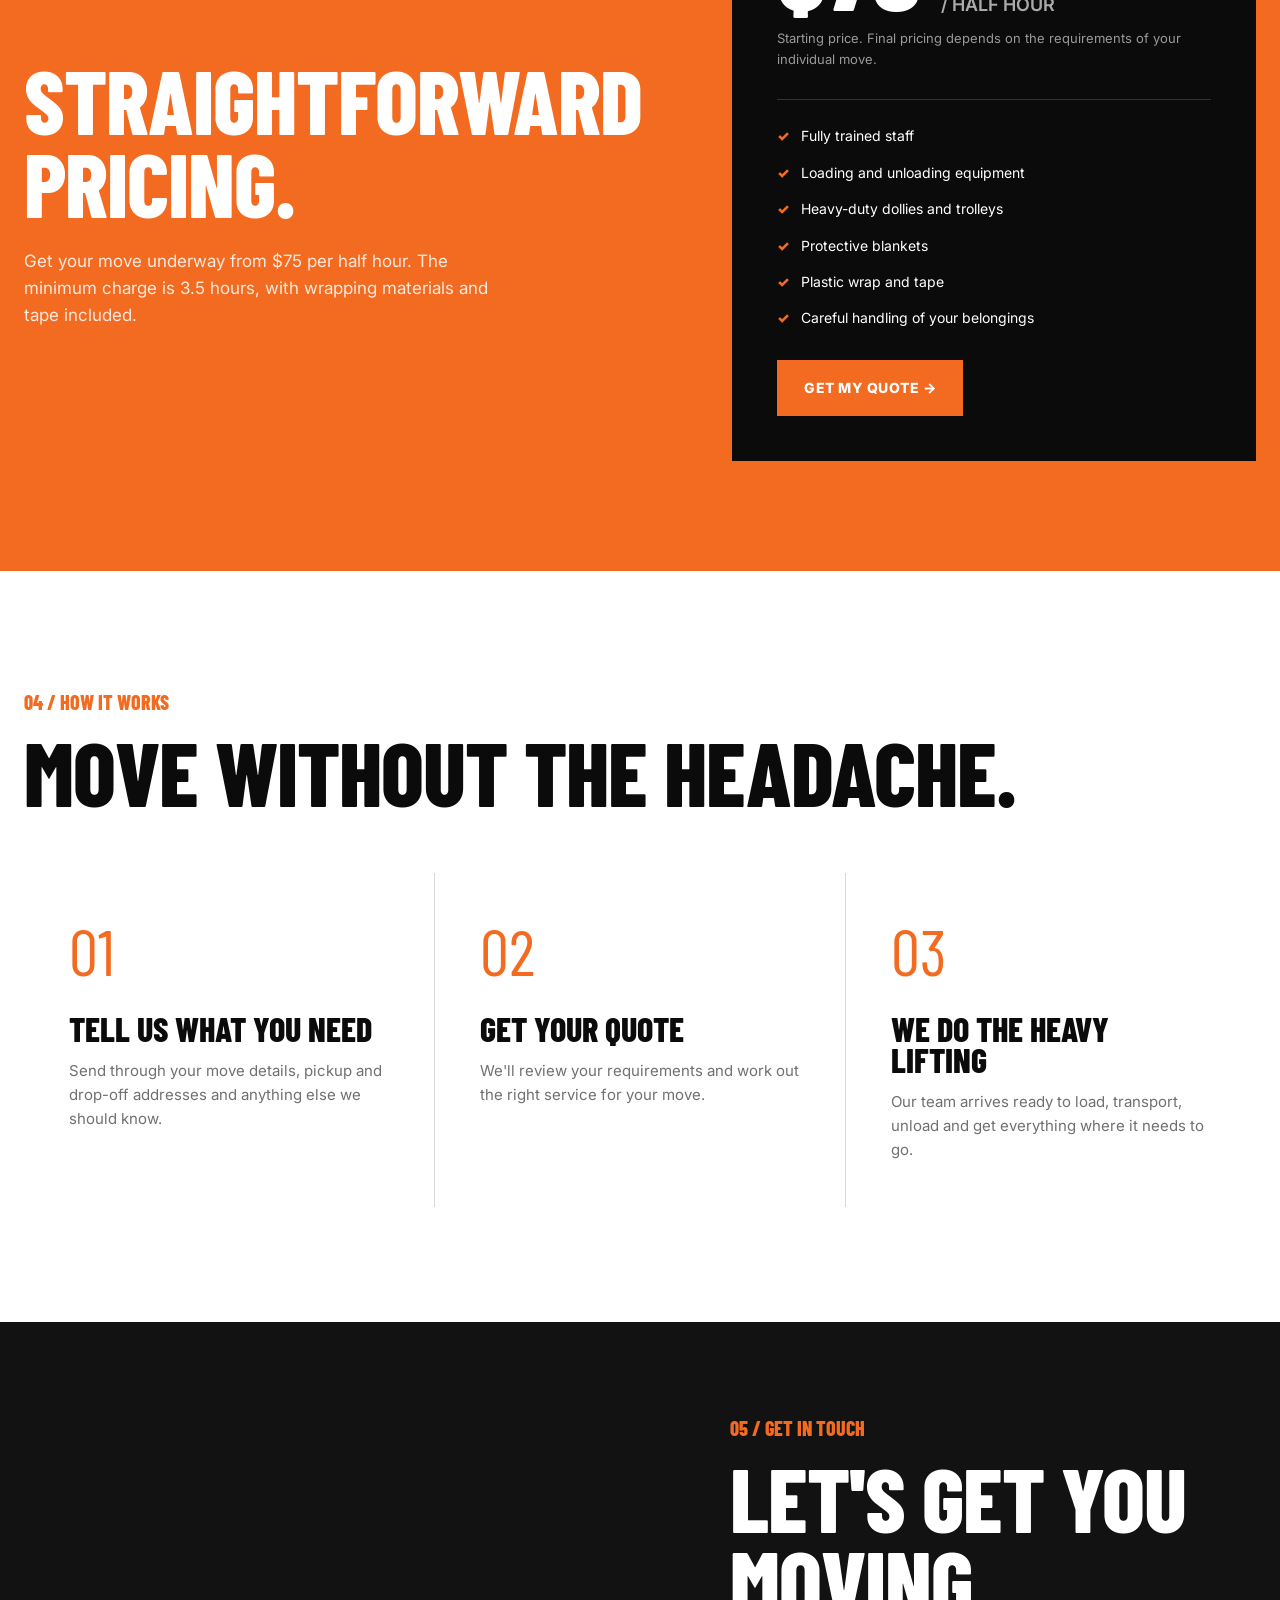
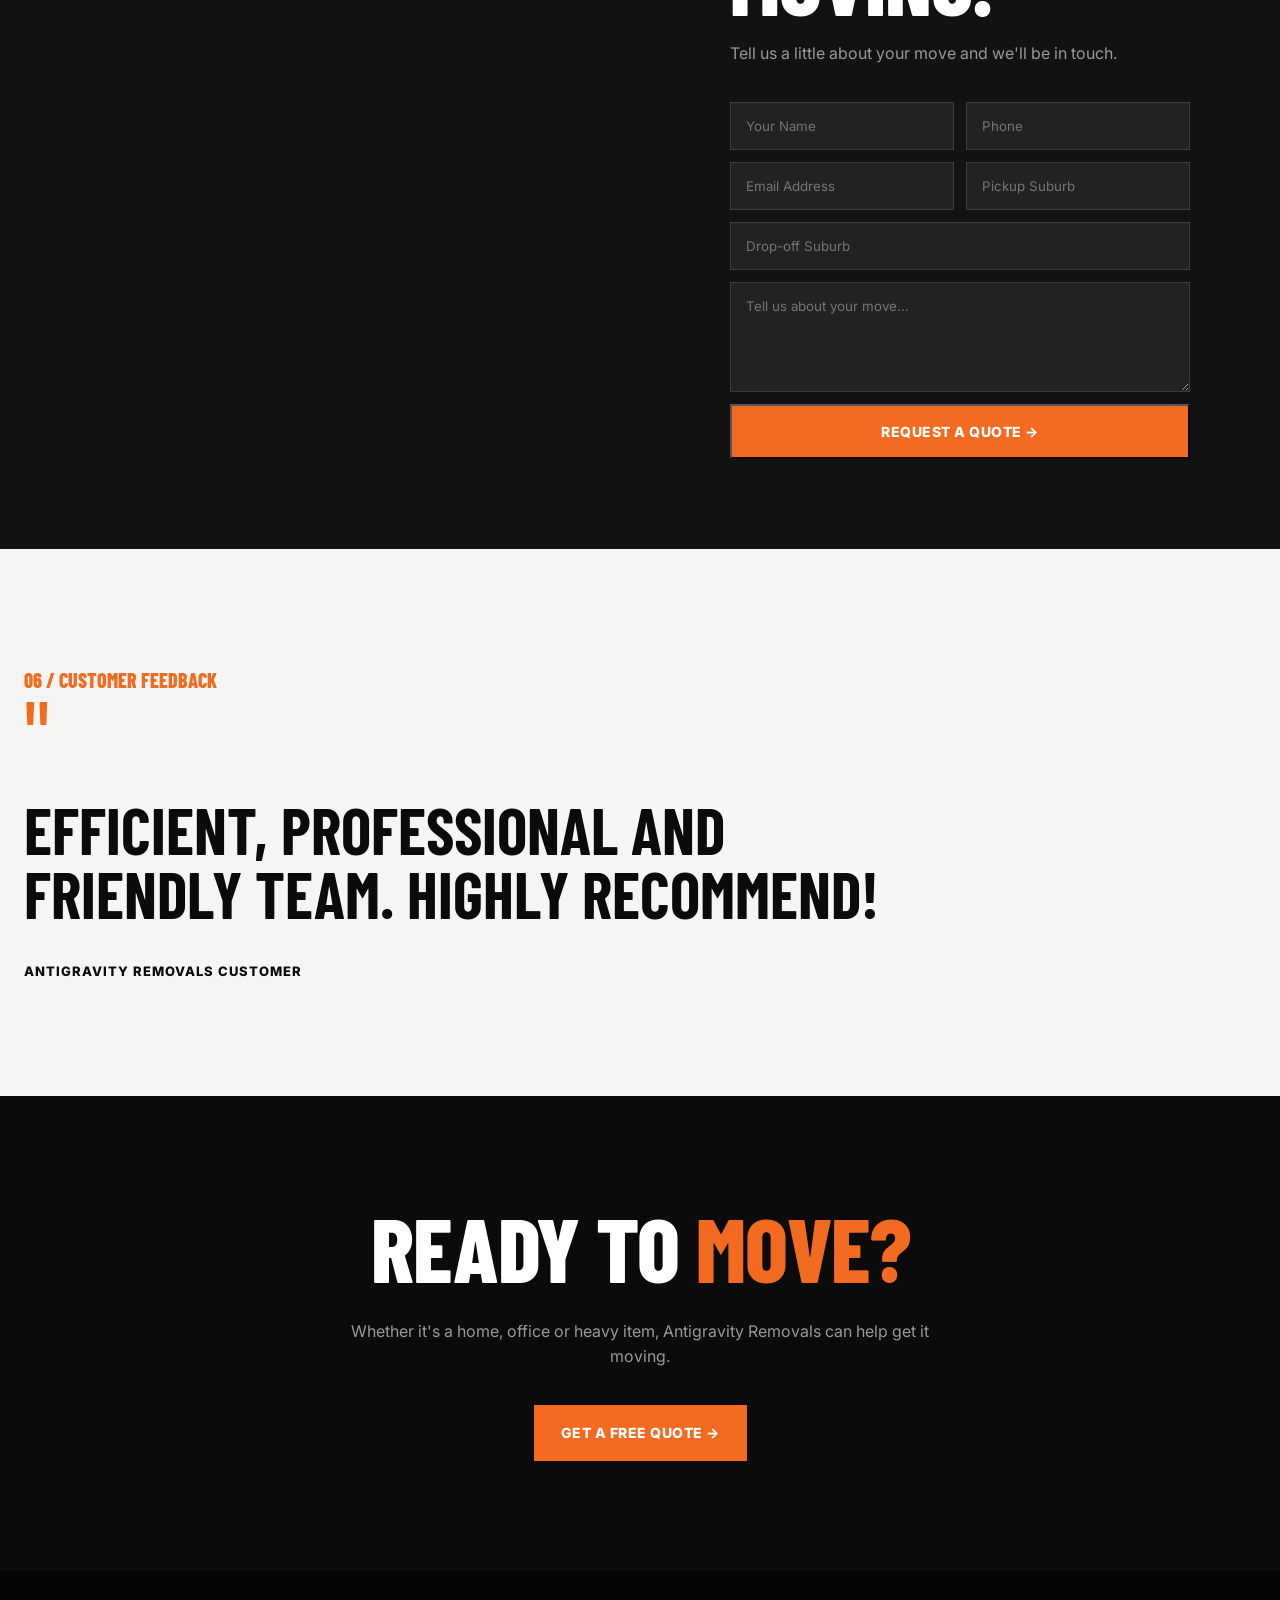
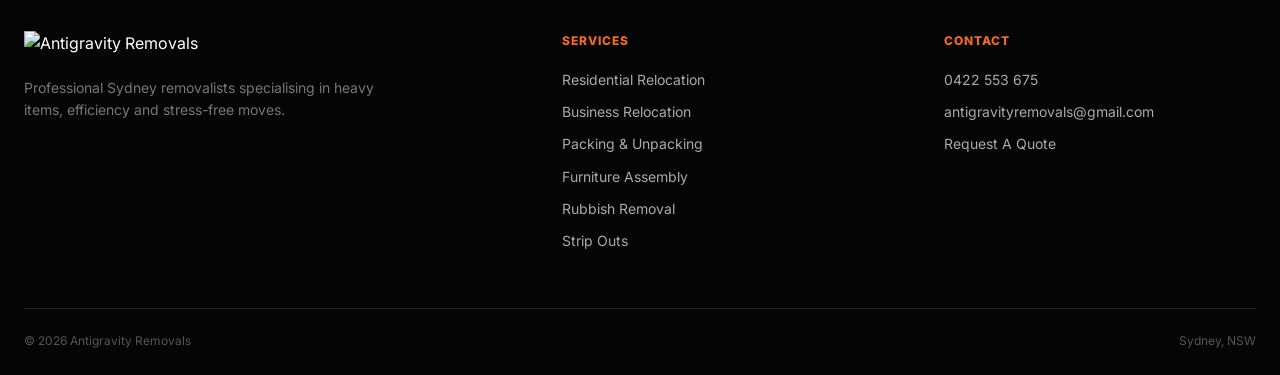
==== commit 3bbbc1ed: "Update print statement from 'Hello' to 'Goodbye'" ====
--- a/antigravity/index.html
+++ b/antigravity/index.html
@@ -1,29 +1,67 @@
 <!DOCTYPE html>
 <html lang="en">
+
 <head>
+
     <meta charset="UTF-8">
-    <meta name="viewport" content="width=device-width, initial-scale=1.0">
-
-    <title>Antigravity Removals | Sydney Removalists</title>
+
+    <meta
+        name="viewport"
+        content="width=device-width, initial-scale=1.0"
+    >
+
+    <title>
+        Antigravity Removals | Sydney Removalists
+    </title>
 
     <meta
         name="description"
-        content="Reliable Sydney removalists for home and business moves. Antigravity Removals makes moving easier with professional removal, packing, furniture assembly and rubbish removal services."
+        content="Antigravity Removals are professional Sydney removalists specialising in residential and business relocations, packing, furniture assembly, rubbish removal and strip-outs."
     >
 
     <link rel="preconnect" href="https://fonts.googleapis.com">
-    <link rel="preconnect" href="https://fonts.gstatic.com" crossorigin>
 
     <link
-        href="https://fonts.googleapis.com/css2?family=DM+Sans:wght@400;500;600;700&family=Manrope:wght@600;700;800&display=swap"
+        rel="preconnect"
+        href="https://fonts.gstatic.com"
+        crossorigin
+    >
+
+    <link
+        href="https://fonts.googleapis.com/css2?family=Barlow+Condensed:wght@500;600;700;800;900&family=Inter:wght@400;500;600;700;800&display=swap"
         rel="stylesheet"
     >
 
+
     <style>
 
-        /* =========================================
+        /* ==================================================
+           ROOT
+        ================================================== */
+
+        :root {
+
+            --orange: #f36b21;
+            --orange-dark: #d95413;
+
+            --black: #0b0b0b;
+            --dark: #121212;
+            --dark-2: #1a1a1a;
+
+            --white: #ffffff;
+            --off-white: #f5f5f3;
+
+            --grey: #a6a6a6;
+            --light-grey: #dededb;
+
+            --max-width: 1240px;
+
+        }
+
+
+        /* ==================================================
            RESET
-        ========================================= */
+        ================================================== */
 
         * {
             margin: 0;
@@ -31,975 +69,1963 @@
             box-sizing: border-box;
         }
 
+
         html {
             scroll-behavior: smooth;
         }
 
+
         body {
-            font-family: "DM Sans", sans-serif;
-            color: #17231f;
-            background: #ffffff;
+
+            font-family: "Inter", sans-serif;
+
+            background: var(--white);
+
+            color: var(--black);
+
             line-height: 1.6;
-        }
+
+        }
+
 
         img {
+
+            width: 100%;
+
             display: block;
-            width: 100%;
-        }
+
+        }
+
 
         a {
+
             color: inherit;
+
             text-decoration: none;
-        }
+
+        }
+
 
         button,
         input,
-        textarea {
-            font: inherit;
-        }
+        textarea,
+        select {
+
+            font-family: inherit;
+
+        }
+
 
         .container {
-            width: min(1180px, calc(100% - 40px));
+
+            width: min(
+                var(--max-width),
+                calc(100% - 48px)
+            );
+
             margin: 0 auto;
-        }
-
-        /* =========================================
-           COLOURS
-        ========================================= */
-
-        :root {
-            --green-dark: #16352c;
-            --green: #28604d;
-            --green-light: #eaf2ee;
-            --orange: #ef7d32;
-            --orange-dark: #d9651f;
-            --cream: #f8f6f1;
-            --text: #17231f;
-            --muted: #64706b;
-            --white: #ffffff;
-            --border: #e2e7e4;
-        }
-
-        /* =========================================
+
+        }
+
+
+        /* ==================================================
            TYPOGRAPHY
-        ========================================= */
+        ================================================== */
 
         h1,
         h2,
-        h3,
-        h4 {
-            font-family: "Manrope", sans-serif;
-            line-height: 1.15;
-            color: var(--green-dark);
-        }
+        h3 {
+
+            font-family: "Barlow Condensed", sans-serif;
+
+            text-transform: uppercase;
+
+            line-height: .92;
+
+            font-weight: 800;
+
+        }
+
 
         h1 {
-            font-size: clamp(42px, 6vw, 72px);
-            letter-spacing: -2.5px;
-        }
+
+            font-size: clamp(
+                70px,
+                9vw,
+                132px
+            );
+
+            letter-spacing: -2px;
+
+        }
+
 
         h2 {
-            font-size: clamp(34px, 4vw, 50px);
-            letter-spacing: -1.5px;
-        }
+
+            font-size: clamp(
+                52px,
+                7vw,
+                90px
+            );
+
+            letter-spacing: -1px;
+
+        }
+
 
         h3 {
-            font-size: 22px;
-        }
-
-        p {
-            color: var(--muted);
-        }
-
-        /* =========================================
+
+            font-size: 34px;
+
+        }
+
+
+        .orange {
+
+            color: var(--orange);
+
+        }
+
+
+        /* ==================================================
            BUTTONS
-        ========================================= */
+        ================================================== */
 
         .btn {
+
             display: inline-flex;
+
             align-items: center;
+
             justify-content: center;
-            gap: 9px;
-            padding: 15px 24px;
-            border-radius: 8px;
+
+            gap: 14px;
+
+            padding: 17px 27px;
+
+            font-size: 14px;
+
+            font-weight: 800;
+
+            text-transform: uppercase;
+
+            letter-spacing: .5px;
+
+            transition:
+                transform .2s ease,
+                background .2s ease;
+
+        }
+
+
+        .btn-orange {
+
+            background: var(--orange);
+
+            color: white;
+
+        }
+
+
+        .btn-orange:hover {
+
+            background: var(--orange-dark);
+
+            transform: translateY(-2px);
+
+        }
+
+
+        .btn-white {
+
+            background: white;
+
+            color: var(--black);
+
+        }
+
+
+        .btn-white:hover {
+
+            background: var(--orange);
+
+            color: white;
+
+            transform: translateY(-2px);
+
+        }
+
+
+        .btn-outline {
+
+            border: 2px solid var(--black);
+
+            color: var(--black);
+
+        }
+
+
+        .btn-outline:hover {
+
+            background: var(--black);
+
+            color: white;
+
+        }
+
+
+        /* ==================================================
+           TOP BAR
+        ================================================== */
+
+        .topbar {
+
+            background: var(--orange);
+
+            color: white;
+
+            font-size: 12px;
+
             font-weight: 700;
-            transition: all 0.25s ease;
-            border: 2px solid transparent;
+
+            text-transform: uppercase;
+
+            letter-spacing: .7px;
+
+        }
+
+
+        .topbar-inner {
+
+            min-height: 38px;
+
+            display: flex;
+
+            align-items: center;
+
+            justify-content: space-between;
+
+        }
+
+
+        .topbar-contact {
+
+            display: flex;
+
+            gap: 25px;
+
+        }
+
+
+        .topbar-contact a:hover {
+
+            text-decoration: underline;
+
+        }
+
+
+        /* ==================================================
+           HEADER
+        ================================================== */
+
+        header {
+
+            position: absolute;
+
+            top: 38px;
+
+            left: 0;
+
+            width: 100%;
+
+            z-index: 100;
+
+            background: rgba(
+                0,
+                0,
+                0,
+                .7
+            );
+
+            backdrop-filter: blur(8px);
+
+        }
+
+
+        .nav {
+
+            min-height: 86px;
+
+            display: flex;
+
+            align-items: center;
+
+            justify-content: space-between;
+
+        }
+
+
+        .logo {
+
+            width: 190px;
+
+        }
+
+
+        .logo img {
+
+            max-height: 62px;
+
+            object-fit: contain;
+
+            object-position: left center;
+
+        }
+
+
+        .nav-links {
+
+            display: flex;
+
+            align-items: center;
+
+            gap: 32px;
+
+            color: white;
+
+            font-size: 13px;
+
+            font-weight: 700;
+
+            text-transform: uppercase;
+
+        }
+
+
+        .nav-links a {
+
+            position: relative;
+
+        }
+
+
+        .nav-links a:not(.nav-cta)::after {
+
+            content: "";
+
+            position: absolute;
+
+            bottom: -8px;
+
+            left: 0;
+
+            width: 0;
+
+            height: 2px;
+
+            background: var(--orange);
+
+            transition: width .2s ease;
+
+        }
+
+
+        .nav-links a:hover::after {
+
+            width: 100%;
+
+        }
+
+
+        .nav-cta {
+
+            background: var(--orange);
+
+            padding: 13px 20px;
+
+        }
+
+
+        .nav-cta:hover {
+
+            background: white;
+
+            color: var(--black);
+
+        }
+
+
+        .mobile-toggle {
+
+            display: none;
+
+            background: none;
+
+            border: 0;
+
+            color: white;
+
+            font-size: 28px;
+
             cursor: pointer;
-        }
-
-        .btn-primary {
+
+        }
+
+
+        /* ==================================================
+           HERO
+        ================================================== */
+
+        .hero {
+
+            min-height: 850px;
+
+            background:
+
+                linear-gradient(
+                    90deg,
+                    rgba(0,0,0,.88) 0%,
+                    rgba(0,0,0,.7) 42%,
+                    rgba(0,0,0,.15) 100%
+                ),
+
+                url("images/hero.jpg")
+                center / cover no-repeat;
+
+            display: flex;
+
+            align-items: center;
+
+            color: white;
+
+        }
+
+
+        .hero-content {
+
+            width: 760px;
+
+            padding-top: 100px;
+
+        }
+
+
+        .hero-kicker {
+
+            display: flex;
+
+            align-items: center;
+
+            gap: 12px;
+
+            margin-bottom: 25px;
+
+            font-size: 14px;
+
+            font-weight: 800;
+
+            text-transform: uppercase;
+
+            letter-spacing: 2px;
+
+        }
+
+
+        .hero-kicker::before {
+
+            content: "";
+
+            width: 42px;
+
+            height: 4px;
+
             background: var(--orange);
+
+        }
+
+
+        .hero h1 {
+
             color: white;
-        }
-
-        .btn-primary:hover {
-            background: var(--orange-dark);
-            transform: translateY(-2px);
-        }
-
-        .btn-secondary {
-            background: white;
-            color: var(--green-dark);
-            border-color: white;
-        }
-
-        .btn-secondary:hover {
-            background: var(--green-light);
-            border-color: var(--green-light);
-        }
-
-        .btn-outline {
-            border-color: var(--green);
-            color: var(--green);
-        }
-
-        .btn-outline:hover {
-            background: var(--green);
+
+            margin-bottom: 28px;
+
+        }
+
+
+        .hero h1 span {
+
+            color: var(--orange);
+
+        }
+
+
+        .hero-description {
+
+            max-width: 600px;
+
+            color: rgba(
+                255,
+                255,
+                255,
+                .82
+            );
+
+            font-size: 18px;
+
+            margin-bottom: 34px;
+
+        }
+
+
+        .hero-buttons {
+
+            display: flex;
+
+            flex-wrap: wrap;
+
+            gap: 12px;
+
+        }
+
+
+        .hero-stat-row {
+
+            display: flex;
+
+            gap: 50px;
+
+            margin-top: 65px;
+
+            padding-top: 25px;
+
+            border-top: 1px solid rgba(
+                255,
+                255,
+                255,
+                .25
+            );
+
+        }
+
+
+        .hero-stat strong {
+
+            display: block;
+
+            font-family:
+                "Barlow Condensed",
+                sans-serif;
+
+            font-size: 35px;
+
+            line-height: 1;
+
+        }
+
+
+        .hero-stat span {
+
+            display: block;
+
+            margin-top: 5px;
+
+            color: rgba(
+                255,
+                255,
+                255,
+                .6
+            );
+
+            font-size: 11px;
+
+            font-weight: 700;
+
+            text-transform: uppercase;
+
+            letter-spacing: 1px;
+
+        }
+
+
+        /* ==================================================
+           BLACK INTRO
+        ================================================== */
+
+        .intro {
+
+            background: var(--black);
+
             color: white;
-        }
-
-        /* =========================================
-           TOP BAR
-        ========================================= */
-
-        .topbar {
-            background: var(--green-dark);
+
+            padding: 115px 0;
+
+        }
+
+
+        .intro-grid {
+
+            display: grid;
+
+            grid-template-columns:
+                1.05fr
+                .95fr;
+
+            gap: 100px;
+
+            align-items: center;
+
+        }
+
+
+        .intro h2 {
+
             color: white;
-            padding: 9px 0;
+
+            margin-bottom: 30px;
+
+        }
+
+
+        .intro-copy {
+
+            color: #a9a9a9;
+
+            font-size: 17px;
+
+            max-width: 590px;
+
+            margin-bottom: 35px;
+
+        }
+
+
+        .intro-list {
+
+            display: grid;
+
+            grid-template-columns:
+                1fr
+                1fr;
+
+            gap: 18px;
+
+        }
+
+
+        .intro-item {
+
+            display: flex;
+
+            align-items: center;
+
+            gap: 12px;
+
             font-size: 14px;
-        }
-
-        .topbar-inner {
+
+            font-weight: 700;
+
+            text-transform: uppercase;
+
+        }
+
+
+        .intro-item span {
+
+            width: 27px;
+
+            height: 27px;
+
+            display: grid;
+
+            place-items: center;
+
+            background: var(--orange);
+
+            color: white;
+
+            font-size: 12px;
+
+        }
+
+
+        .intro-image {
+
+            position: relative;
+
+        }
+
+
+        .intro-image img {
+
+            height: 560px;
+
+            object-fit: cover;
+
+        }
+
+
+        .intro-image::before {
+
+            content: "";
+
+            position: absolute;
+
+            top: -18px;
+
+            left: -18px;
+
+            width: 90px;
+
+            height: 90px;
+
+            border-top: 6px solid var(--orange);
+
+            border-left: 6px solid var(--orange);
+
+            z-index: 2;
+
+        }
+
+
+        /* ==================================================
+           SERVICES
+        ================================================== */
+
+        .services {
+
+            padding: 115px 0;
+
+            background: var(--off-white);
+
+        }
+
+
+        .section-header {
+
             display: flex;
+
+            align-items: flex-end;
+
             justify-content: space-between;
-            align-items: center;
-            gap: 20px;
-        }
-
-        .topbar a {
-            font-weight: 600;
-        }
-
-        .topbar-right {
-            display: flex;
-            gap: 22px;
-        }
-
-        /* =========================================
-           NAVIGATION
-        ========================================= */
-
-        header {
-            background: white;
-            position: sticky;
-            top: 0;
-            z-index: 1000;
-            border-bottom: 1px solid rgba(0,0,0,0.06);
-        }
-
-        .nav {
-            height: 82px;
-            display: flex;
-            align-items: center;
-            justify-content: space-between;
-        }
-
-        .logo {
-            display: flex;
-            align-items: center;
-            gap: 11px;
-        }
-
-        .logo-mark {
-            width: 44px;
-            height: 44px;
-            border-radius: 10px;
-            background: var(--orange);
-            color: white;
+
+            gap: 50px;
+
+            margin-bottom: 60px;
+
+        }
+
+
+        .section-header p {
+
+            max-width: 420px;
+
+            color: #686868;
+
+            font-size: 16px;
+
+        }
+
+
+        .section-number {
+
+            color: var(--orange);
+
+            font-family:
+                "Barlow Condensed",
+                sans-serif;
+
+            font-size: 20px;
+
+            font-weight: 800;
+
+            margin-bottom: 12px;
+
+        }
+
+
+        .services-grid {
+
             display: grid;
-            place-items: center;
-            font-size: 22px;
-            font-weight: 800;
-        }
-
-        .logo-text {
-            font-family: "Manrope", sans-serif;
-            font-weight: 800;
-            font-size: 18px;
-            line-height: 1;
-            color: var(--green-dark);
-        }
-
-        .logo-text span {
-            display: block;
-            color: var(--orange);
-            font-size: 12px;
-            margin-top: 4px;
-            letter-spacing: 1.4px;
-            text-transform: uppercase;
-        }
-
-        .nav-links {
-            display: flex;
-            align-items: center;
-            gap: 30px;
-        }
-
-        .nav-links a {
-            font-weight: 600;
-            font-size: 15px;
-            color: #33413c;
-        }
-
-        .nav-links a:hover {
-            color: var(--orange);
-        }
-
-        .nav-cta {
-            padding: 11px 18px;
-        }
-
-        .mobile-menu {
-            display: none;
-            background: none;
-            border: 0;
-            font-size: 28px;
-            cursor: pointer;
-        }
-
-        /* =========================================
-           HERO
-        ========================================= */
-
-        .hero {
+
+            grid-template-columns:
+                repeat(12, 1fr);
+
+            gap: 18px;
+
+        }
+
+
+        .service-card {
+
+            position: relative;
+
+            min-height: 430px;
+
+            overflow: hidden;
+
+            background: var(--black);
+
+        }
+
+
+        .service-card:nth-child(1),
+        .service-card:nth-child(2) {
+
+            grid-column: span 6;
+
+        }
+
+
+        .service-card:nth-child(3),
+        .service-card:nth-child(4),
+        .service-card:nth-child(5) {
+
+            grid-column: span 4;
+
+        }
+
+
+        .service-card img {
+
+            position: absolute;
+
+            inset: 0;
+
+            height: 100%;
+
+            object-fit: cover;
+
+            opacity: .72;
+
+            transition:
+                transform .5s ease;
+
+        }
+
+
+        .service-card:hover img {
+
+            transform: scale(1.06);
+
+        }
+
+
+        .service-overlay {
+
+            position: absolute;
+
+            inset: 0;
+
             background:
                 linear-gradient(
-                    90deg,
-                    rgba(14, 37, 30, 0.94) 0%,
-                    rgba(14, 37, 30, 0.78) 48%,
-                    rgba(14, 37, 30, 0.25) 100%
-                ),
-                url("images/removalists-hero.jpg") center / cover no-repeat;
-
-            min-height: 680px;
+                    0deg,
+                    rgba(0,0,0,.92),
+                    rgba(0,0,0,.05)
+                );
+
+        }
+
+
+        .service-content {
+
+            position: absolute;
+
+            left: 30px;
+
+            right: 30px;
+
+            bottom: 30px;
+
+            color: white;
+
+        }
+
+
+        .service-number {
+
+            color: var(--orange);
+
+            font-size: 13px;
+
+            font-weight: 800;
+
+            margin-bottom: 9px;
+
+        }
+
+
+        .service-content h3 {
+
+            color: white;
+
+            margin-bottom: 10px;
+
+        }
+
+
+        .service-content p {
+
+            color: rgba(
+                255,
+                255,
+                255,
+                .72
+            );
+
+            font-size: 14px;
+
+            max-width: 470px;
+
+        }
+
+
+        /* ==================================================
+           PRICING
+        ================================================== */
+
+        .pricing {
+
+            background: var(--orange);
+
+            color: white;
+
+            padding: 110px 0;
+
+        }
+
+
+        .pricing-grid {
+
+            display: grid;
+
+            grid-template-columns:
+                .8fr
+                1.2fr;
+
+            gap: 90px;
+
+            align-items: center;
+
+        }
+
+
+        .pricing h2 {
+
+            color: white;
+
+            margin-bottom: 25px;
+
+        }
+
+
+        .pricing-intro {
+
+            color: rgba(
+                255,
+                255,
+                255,
+                .85
+            );
+
+            font-size: 17px;
+
+            max-width: 470px;
+
+        }
+
+
+        .price-box {
+
+            background: var(--black);
+
+            padding: 45px;
+
+            position: relative;
+
+        }
+
+
+        .price-box::before {
+
+            content: "STARTING FROM";
+
+            position: absolute;
+
+            top: -13px;
+
+            left: 30px;
+
+            background: white;
+
+            color: var(--black);
+
+            padding: 6px 12px;
+
+            font-size: 10px;
+
+            font-weight: 900;
+
+            letter-spacing: 1px;
+
+        }
+
+
+        .price {
+
+            font-family:
+                "Barlow Condensed",
+                sans-serif;
+
+            font-size: 105px;
+
+            font-weight: 900;
+
+            line-height: .8;
+
+            margin-bottom: 15px;
+
+        }
+
+
+        .price small {
+
+            font-family: "Inter", sans-serif;
+
+            font-size: 18px;
+
+            font-weight: 600;
+
+            color: #aaa;
+
+        }
+
+
+        .price-note {
+
+            color: #999;
+
+            font-size: 13px;
+
+            margin-bottom: 30px;
+
+        }
+
+
+        .pricing-features {
+
+            border-top: 1px solid #333;
+
+            padding-top: 25px;
+
+            display: grid;
+
+            gap: 14px;
+
+            margin-bottom: 30px;
+
+        }
+
+
+        .pricing-feature {
+
             display: flex;
-            align-items: center;
+
+            align-items: flex-start;
+
+            gap: 12px;
+
+            font-size: 14px;
+
+        }
+
+
+        .pricing-feature::before {
+
+            content: "✓";
+
+            color: var(--orange);
+
+            font-weight: 900;
+
+        }
+
+
+        /* ==================================================
+           PROCESS
+        ================================================== */
+
+        .process {
+
+            padding: 115px 0;
+
+            background: white;
+
+        }
+
+
+        .process-grid {
+
+            display: grid;
+
+            grid-template-columns:
+                repeat(3, 1fr);
+
+            gap: 1px;
+
+            background: #d8d8d5;
+
+            margin-top: 60px;
+
+        }
+
+
+        .process-card {
+
+            background: white;
+
+            padding: 45px;
+
+            min-height: 300px;
+
+        }
+
+
+        .process-number {
+
+            font-family:
+                "Barlow Condensed",
+                sans-serif;
+
+            font-size: 65px;
+
+            line-height: 1;
+
+            color: var(--orange);
+
+            margin-bottom: 30px;
+
+        }
+
+
+        .process-card h3 {
+
+            margin-bottom: 15px;
+
+        }
+
+
+        .process-card p {
+
+            color: #707070;
+
+            font-size: 15px;
+
+        }
+
+
+        /* ==================================================
+           FEATURE IMAGE / QUOTE
+        ================================================== */
+
+        .quote-section {
+
+            background: var(--dark);
+
             color: white;
-        }
-
-        .hero-content {
-            max-width: 720px;
-            padding: 90px 0;
-        }
-
-        .eyebrow {
-            display: inline-flex;
-            align-items: center;
-            gap: 8px;
-            color: #ffd3b6;
+
+            padding: 0;
+
+        }
+
+
+        .quote-grid {
+
+            display: grid;
+
+            grid-template-columns:
+                1fr
+                1fr;
+
+        }
+
+
+        .quote-image {
+
+            min-height: 650px;
+
+            background:
+                url("images/truck.jpg")
+                center / cover no-repeat;
+
+        }
+
+
+        .quote-content {
+
+            padding: 90px;
+
+            display: flex;
+
+            flex-direction: column;
+
+            justify-content: center;
+
+        }
+
+
+        .quote-content h2 {
+
+            color: white;
+
+            margin-bottom: 20px;
+
+        }
+
+
+        .quote-content p {
+
+            color: #999;
+
+            margin-bottom: 35px;
+
+        }
+
+
+        .quote-form {
+
+            display: grid;
+
+            gap: 12px;
+
+        }
+
+
+        .quote-form input,
+        .quote-form textarea {
+
+            width: 100%;
+
+            padding: 15px;
+
+            background: #222;
+
+            border: 1px solid #3a3a3a;
+
+            color: white;
+
+            outline: none;
+
+        }
+
+
+        .quote-form input:focus,
+        .quote-form textarea:focus {
+
+            border-color: var(--orange);
+
+        }
+
+
+        .quote-form textarea {
+
+            min-height: 110px;
+
+            resize: vertical;
+
+        }
+
+
+        .form-row {
+
+            display: grid;
+
+            grid-template-columns:
+                1fr
+                1fr;
+
+            gap: 12px;
+
+        }
+
+
+        /* ==================================================
+           TESTIMONIAL
+        ================================================== */
+
+        .testimonial {
+
+            padding: 115px 0;
+
+            background: var(--off-white);
+
+        }
+
+
+        .testimonial-inner {
+
+            max-width: 900px;
+
+        }
+
+
+        .quote-mark {
+
+            font-family:
+                "Barlow Condensed",
+                sans-serif;
+
+            font-size: 110px;
+
+            line-height: .5;
+
+            color: var(--orange);
+
+            margin-bottom: 35px;
+
+        }
+
+
+        .testimonial blockquote {
+
+            font-family:
+                "Barlow Condensed",
+                sans-serif;
+
+            font-size: clamp(
+                38px,
+                5vw,
+                65px
+            );
+
+            line-height: 1;
+
             text-transform: uppercase;
-            letter-spacing: 2px;
+
             font-weight: 700;
+
+            margin-bottom: 35px;
+
+        }
+
+
+        .testimonial-name {
+
             font-size: 13px;
+
+            font-weight: 800;
+
+            text-transform: uppercase;
+
+            letter-spacing: 1px;
+
+        }
+
+
+        /* ==================================================
+           FINAL CTA
+        ================================================== */
+
+        .final-cta {
+
+            background: var(--black);
+
+            padding: 110px 0;
+
+            color: white;
+
+            text-align: center;
+
+        }
+
+
+        .final-cta h2 {
+
+            color: white;
+
+            max-width: 900px;
+
+            margin: 0 auto 30px;
+
+        }
+
+
+        .final-cta p {
+
+            color: #999;
+
+            max-width: 580px;
+
+            margin: 0 auto 35px;
+
+        }
+
+
+        /* ==================================================
+           FOOTER
+        ================================================== */
+
+        footer {
+
+            background: #050505;
+
+            color: white;
+
+            padding: 60px 0 25px;
+
+        }
+
+
+        .footer-top {
+
+            display: grid;
+
+            grid-template-columns:
+                1.5fr
+                1fr
+                1fr;
+
+            gap: 70px;
+
+            padding-bottom: 55px;
+
+        }
+
+
+        .footer-logo {
+
+            width: 190px;
+
             margin-bottom: 20px;
-        }
-
-        .eyebrow::before {
-            content: "";
-            width: 30px;
-            height: 2px;
-            background: var(--orange);
-        }
-
-        .hero h1 {
+
+        }
+
+
+        .footer-description {
+
+            max-width: 370px;
+
+            color: #777;
+
+            font-size: 14px;
+
+        }
+
+
+        .footer-heading {
+
+            font-size: 12px;
+
+            font-weight: 800;
+
+            text-transform: uppercase;
+
+            letter-spacing: 1px;
+
+            color: var(--orange);
+
+            margin-bottom: 18px;
+
+        }
+
+
+        .footer-links {
+
+            display: grid;
+
+            gap: 10px;
+
+        }
+
+
+        .footer-links a {
+
+            color: #aaa;
+
+            font-size: 14px;
+
+        }
+
+
+        .footer-links a:hover {
+
             color: white;
-            margin-bottom: 24px;
-        }
-
-        .hero h1 span {
-            color: #ff9b5d;
-        }
-
-        .hero-description {
-            color: rgba(255,255,255,0.88);
-            font-size: 19px;
-            max-width: 610px;
-            margin-bottom: 32px;
-        }
-
-        .hero-buttons {
+
+        }
+
+
+        .footer-bottom {
+
+            border-top: 1px solid #222;
+
+            padding-top: 22px;
+
             display: flex;
-            flex-wrap: wrap;
-            gap: 13px;
-        }
-
-        .hero-trust {
-            display: flex;
-            flex-wrap: wrap;
-            gap: 25px;
-            margin-top: 35px;
-            color: rgba(255,255,255,0.88);
-            font-size: 14px;
-        }
-
-        .hero-trust span {
-            display: flex;
-            align-items: center;
-            gap: 8px;
-        }
-
-        .check {
-            width: 21px;
-            height: 21px;
-            border-radius: 50%;
-            background: var(--orange);
-            display: grid;
-            place-items: center;
-            color: white;
+
+            justify-content: space-between;
+
+            color: #555;
+
             font-size: 12px;
-            font-weight: 800;
-        }
-
-        /* =========================================
-           INTRO / VALUE PROPOSITION
-        ========================================= */
-
-        .intro {
-            padding: 95px 0;
-        }
-
-        .intro-grid {
-            display: grid;
-            grid-template-columns: 1fr 1fr;
-            gap: 80px;
-            align-items: center;
-        }
-
-        .section-label {
-            color: var(--orange);
-            font-size: 13px;
-            text-transform: uppercase;
-            font-weight: 800;
-            letter-spacing: 2px;
-            margin-bottom: 13px;
-        }
-
-        .intro h2 {
-            margin-bottom: 22px;
-        }
-
-        .intro-text {
-            font-size: 17px;
-            margin-bottom: 25px;
-        }
-
-        .feature-list {
-            display: grid;
-            gap: 15px;
-        }
-
-        .feature {
-            display: flex;
-            gap: 14px;
-            align-items: flex-start;
-        }
-
-        .feature-icon {
-            flex: 0 0 40px;
-            height: 40px;
-            border-radius: 9px;
-            background: var(--green-light);
-            display: grid;
-            place-items: center;
-            color: var(--green);
-            font-weight: 800;
-        }
-
-        .feature strong {
-            display: block;
-            color: var(--green-dark);
-            margin-bottom: 2px;
-        }
-
-        .feature p {
-            font-size: 14px;
-        }
-
-        .intro-image {
-            position: relative;
-        }
-
-        .intro-image img {
-            height: 500px;
-            object-fit: cover;
-            border-radius: 18px;
-        }
-
-        .image-badge {
-            position: absolute;
-            bottom: 25px;
-            left: -25px;
-            background: white;
-            padding: 20px 25px;
-            border-radius: 12px;
-            box-shadow: 0 15px 40px rgba(0,0,0,0.12);
-        }
-
-        .image-badge strong {
-            font-family: "Manrope", sans-serif;
-            font-size: 28px;
-            color: var(--green-dark);
-            display: block;
-        }
-
-        .image-badge span {
-            font-size: 13px;
-            color: var(--muted);
-        }
-
-        /* =========================================
-           SERVICES
-        ========================================= */
-
-        .services {
-            background: var(--cream);
-            padding: 95px 0;
-        }
-
-        .section-heading {
-            max-width: 680px;
-            margin-bottom: 45px;
-        }
-
-        .section-heading p {
-            margin-top: 17px;
-            font-size: 17px;
-        }
-
-        .services-grid {
-            display: grid;
-            grid-template-columns: repeat(3, 1fr);
-            gap: 20px;
-        }
-
-        .service-card {
-            background: white;
-            border-radius: 14px;
-            overflow: hidden;
-            border: 1px solid var(--border);
-            transition: transform 0.25s ease, box-shadow 0.25s ease;
-        }
-
-        .service-card:hover {
-            transform: translateY(-5px);
-            box-shadow: 0 15px 35px rgba(27,52,43,0.09);
-        }
-
-        .service-image {
-            height: 210px;
-            overflow: hidden;
-        }
-
-        .service-image img {
-            height: 100%;
-            object-fit: cover;
-            transition: transform 0.4s ease;
-        }
-
-        .service-card:hover .service-image img {
-            transform: scale(1.04);
-        }
-
-        .service-content {
-            padding: 25px;
-        }
-
-        .service-content h3 {
-            margin-bottom: 9px;
-        }
-
-        .service-content p {
-            font-size: 14px;
-            margin-bottom: 17px;
-        }
-
-        .service-link {
-            color: var(--orange);
-            font-weight: 700;
-            font-size: 14px;
-        }
-
-        /* =========================================
-           PRICING
-        ========================================= */
-
-        .pricing {
-            padding: 95px 0;
-        }
-
-        .pricing-wrapper {
-            background: var(--green-dark);
-            border-radius: 20px;
-            padding: 55px;
-            color: white;
-            display: grid;
-            grid-template-columns: 1fr 1.1fr;
-            gap: 60px;
-            align-items: center;
-        }
-
-        .pricing-wrapper h2 {
-            color: white;
-            margin-bottom: 17px;
-        }
-
-        .pricing-wrapper p {
-            color: rgba(255,255,255,0.75);
-        }
-
-        .pricing-note {
-            margin-top: 20px;
-            font-size: 13px;
-        }
-
-        .price-card {
-            background: white;
-            color: var(--text);
-            padding: 35px;
-            border-radius: 14px;
-        }
-
-        .price-card-label {
-            font-weight: 700;
-            color: var(--green);
-            margin-bottom: 6px;
-        }
-
-        .price {
-            font-family: "Manrope", sans-serif;
-            font-size: 54px;
-            font-weight: 800;
-            color: var(--green-dark);
-            line-height: 1;
-            margin-bottom: 8px;
-        }
-
-        .price small {
-            font-size: 17px;
-            font-weight: 600;
-            color: var(--muted);
-        }
-
-        .price-description {
-            font-size: 14px;
-            margin-bottom: 23px;
-        }
-
-        .price-features {
-            border-top: 1px solid var(--border);
-            padding-top: 20px;
-            display: grid;
-            gap: 10px;
-        }
-
-        .price-features div {
-            display: flex;
-            align-items: center;
-            gap: 9px;
-            font-size: 14px;
-        }
-
-        /* =========================================
-           HOW IT WORKS
-        ========================================= */
-
-        .process {
-            background: var(--green-light);
-            padding: 95px 0;
-        }
-
-        .process-grid {
-            display: grid;
-            grid-template-columns: repeat(3, 1fr);
-            gap: 30px;
-            margin-top: 45px;
-        }
-
-        .process-card {
-            position: relative;
-        }
-
-        .process-number {
-            width: 54px;
-            height: 54px;
-            background: var(--orange);
-            color: white;
-            border-radius: 50%;
-            display: grid;
-            place-items: center;
-            font-family: "Manrope", sans-serif;
-            font-weight: 800;
-            font-size: 18px;
-            margin-bottom: 22px;
-        }
-
-        .process-card h3 {
-            margin-bottom: 10px;
-        }
-
-        /* =========================================
-           TESTIMONIALS
-        ========================================= */
-
-        .testimonials {
-            padding: 95px 0;
-        }
-
-        .testimonial-grid {
-            display: grid;
-            grid-template-columns: repeat(3, 1fr);
-            gap: 20px;
-            margin-top: 45px;
-        }
-
-        .testimonial {
-            border: 1px solid var(--border);
-            border-radius: 14px;
-            padding: 30px;
-            background: white;
-        }
-
-        .stars {
-            color: var(--orange);
-            letter-spacing: 3px;
-            margin-bottom: 18px;
-        }
-
-        .testimonial blockquote {
-            color: #35433e;
-            font-size: 16px;
-            margin-bottom: 22px;
-        }
-
-        .testimonial-name {
-            font-weight: 800;
-            color: var(--green-dark);
-        }
-
-        .testimonial-location {
-            font-size: 13px;
-            color: var(--muted);
-        }
-
-        /* =========================================
-           CTA
-        ========================================= */
-
-        .cta {
-            padding: 0 0 95px;
-        }
-
-        .cta-inner {
-            background:
-                linear-gradient(
-                    110deg,
-                    var(--orange),
-                    #df6724
-                );
-
-            border-radius: 20px;
-            padding: 60px;
-            display: flex;
-            align-items: center;
-            justify-content: space-between;
-            gap: 40px;
-        }
-
-        .cta h2 {
-            color: white;
-            margin-bottom: 10px;
-        }
-
-        .cta p {
-            color: rgba(255,255,255,0.88);
-            max-width: 580px;
-        }
-
-        /* =========================================
-           FOOTER
-        ========================================= */
-
-        footer {
-            background: var(--green-dark);
-            color: white;
-            padding: 65px 0 30px;
-        }
-
-        .footer-grid {
-            display: grid;
-            grid-template-columns: 1.4fr 1fr 1fr;
-            gap: 60px;
-            padding-bottom: 45px;
-        }
-
-        footer .logo-text {
-            color: white;
-        }
-
-        .footer-description {
-            color: rgba(255,255,255,0.65);
-            font-size: 14px;
-            margin-top: 18px;
-            max-width: 350px;
-        }
-
-        .footer-heading {
-            font-family: "Manrope", sans-serif;
-            font-weight: 800;
-            margin-bottom: 18px;
-        }
-
-        .footer-links {
-            display: grid;
-            gap: 10px;
-        }
-
-        .footer-links a {
-            color: rgba(255,255,255,0.68);
-            font-size: 14px;
-        }
-
-        .footer-links a:hover {
-            color: white;
-        }
-
-        .footer-bottom {
-            border-top: 1px solid rgba(255,255,255,0.12);
-            padding-top: 25px;
-            color: rgba(255,255,255,0.5);
-            font-size: 13px;
-            display: flex;
-            justify-content: space-between;
-            gap: 20px;
-        }
-
-        /* =========================================
-           MOBILE STICKY CTA
-        ========================================= */
-
-        .mobile-cta {
+
+        }
+
+
+        /* ==================================================
+           MOBILE BAR
+        ================================================== */
+
+        .mobile-bar {
+
             display: none;
-        }
-
-        /* =========================================
+
+        }
+
+
+        /* ==================================================
            RESPONSIVE
-        ========================================= */
+        ================================================== */
 
         @media (max-width: 900px) {
 
+
             .nav-links {
+
                 display: none;
-            }
-
-            .mobile-menu {
+
+                position: absolute;
+
+                top: 86px;
+
+                left: 0;
+
+                width: 100%;
+
+                background: var(--black);
+
+                padding: 25px;
+
+                flex-direction: column;
+
+                align-items: flex-start;
+
+            }
+
+
+            .nav-links.active {
+
+                display: flex;
+
+            }
+
+
+            .mobile-toggle {
+
                 display: block;
-            }
+
+            }
+
+
+            .hero {
+
+                min-height: 760px;
+
+            }
+
 
             .intro-grid,
-            .pricing-wrapper {
+            .pricing-grid,
+            .quote-grid {
+
                 grid-template-columns: 1fr;
-            }
+
+            }
+
+
+            .intro-image {
+
+                order: -1;
+
+            }
+
+
+            .intro-image img {
+
+                height: 450px;
+
+            }
+
 
             .services-grid {
-                grid-template-columns: repeat(2, 1fr);
-            }
-
-            .process-grid,
-            .testimonial-grid {
+
+                grid-template-columns: 1fr 1fr;
+
+            }
+
+
+            .service-card:nth-child(n) {
+
+                grid-column: span 1;
+
+            }
+
+
+            .process-grid {
+
                 grid-template-columns: 1fr;
-            }
-
-            .intro-image {
-                order: -1;
-            }
-
-            .pricing-wrapper {
-                gap: 35px;
-            }
-
-            .footer-grid {
-                grid-template-columns: 1fr 1fr;
-            }
-
-        }
-
-        @media (max-width: 650px) {
+
+            }
+
+
+            .quote-image {
+
+                min-height: 450px;
+
+            }
+
+
+            .quote-content {
+
+                padding: 65px 30px;
+
+            }
+
+
+            .footer-top {
+
+                grid-template-columns:
+                    1fr
+                    1fr;
+
+            }
+
+        }
+
+
+        @media (max-width: 600px) {
+
 
             .container {
-                width: min(100% - 28px, 1180px);
-            }
+
+                width:
+                    calc(100% - 30px);
+
+            }
+
 
             .topbar {
+
                 display: none;
-            }
+
+            }
+
+
+            header {
+
+                top: 0;
+
+            }
+
 
             .nav {
-                height: 70px;
-            }
-
-            .logo-mark {
-                width: 38px;
-                height: 38px;
-            }
-
-            .logo-text {
+
+                min-height: 72px;
+
+            }
+
+
+            .logo {
+
+                width: 155px;
+
+            }
+
+
+            .logo img {
+
+                max-height: 50px;
+
+            }
+
+
+            .nav-links {
+
+                top: 72px;
+
+            }
+
+
+            .hero {
+
+                min-height: 720px;
+
+            }
+
+
+            .hero-content {
+
+                padding-top: 90px;
+
+            }
+
+
+            .hero h1 {
+
+                font-size:
+                    clamp(
+                        62px,
+                        18vw,
+                        90px
+                    );
+
+            }
+
+
+            .hero-description {
+
                 font-size: 16px;
-            }
-
-            .hero {
-                min-height: 650px;
-            }
-
-            .hero-content {
-                padding: 70px 0;
-            }
-
-            .hero-description {
-                font-size: 17px;
-            }
+
+            }
+
 
             .hero-buttons {
+
                 flex-direction: column;
-                align-items: stretch;
-            }
+
+            }
+
 
             .hero-buttons .btn {
+
                 width: 100%;
-            }
-
-            .hero-trust {
-                display: grid;
-                gap: 12px;
-            }
+
+            }
+
+
+            .hero-stat-row {
+
+                gap: 25px;
+
+                flex-wrap: wrap;
+
+            }
+
+
+            .hero-stat strong {
+
+                font-size: 30px;
+
+            }
+
 
             .intro,
             .services,
             .pricing,
             .process,
-            .testimonials {
-                padding: 70px 0;
-            }
+            .testimonial,
+            .final-cta {
+
+                padding: 75px 0;
+
+            }
+
+
+            .intro-list {
+
+                grid-template-columns: 1fr;
+
+            }
+
+
+            .intro-image img {
+
+                height: 360px;
+
+            }
+
+
+            .section-header {
+
+                display: block;
+
+            }
+
+
+            .section-header p {
+
+                margin-top: 20px;
+
+            }
+
 
             .services-grid {
+
                 grid-template-columns: 1fr;
-            }
-
-            .intro-image img {
-                height: 380px;
-            }
-
-            .image-badge {
-                left: 15px;
-                bottom: 15px;
-            }
-
-            .pricing-wrapper {
-                padding: 30px 20px;
-            }
-
-            .price-card {
-                padding: 27px 22px;
-            }
+
+            }
+
+
+            .service-card:nth-child(n) {
+
+                grid-column: span 1;
+
+            }
+
+
+            .service-card {
+
+                min-height: 370px;
+
+            }
+
+
+            .price-box {
+
+                padding: 35px 25px;
+
+            }
+
 
             .price {
-                font-size: 46px;
-            }
-
-            .cta {
-                padding-bottom: 70px;
-            }
-
-            .cta-inner {
-                padding: 40px 25px;
-                flex-direction: column;
-                align-items: flex-start;
-            }
-
-            .cta .btn {
-                width: 100%;
-            }
-
-            .footer-grid {
+
+                font-size: 80px;
+
+            }
+
+
+            .form-row {
+
                 grid-template-columns: 1fr;
+
+            }
+
+
+            .quote-image {
+
+                min-height: 320px;
+
+            }
+
+
+            .footer-top {
+
+                grid-template-columns: 1fr;
+
                 gap: 35px;
-            }
+
+            }
+
 
             .footer-bottom {
-                flex-direction: column;
-            }
-
-            .mobile-cta {
+
+                display: block;
+
+            }
+
+
+            .footer-bottom div + div {
+
+                margin-top: 8px;
+
+            }
+
+
+            .mobile-bar {
+
                 display: grid;
-                grid-template-columns: 1fr 1fr;
+
+                grid-template-columns:
+                    1fr
+                    1fr;
+
                 position: fixed;
+
                 bottom: 0;
+
                 left: 0;
+
                 right: 0;
-                z-index: 2000;
-                box-shadow: 0 -5px 20px rgba(0,0,0,0.12);
-            }
-
-            .mobile-cta a {
-                padding: 15px;
+
+                z-index: 999;
+
+                box-shadow:
+                    0 -5px 20px
+                    rgba(0,0,0,.25);
+
+            }
+
+
+            .mobile-bar a {
+
+                padding: 16px;
+
                 text-align: center;
+
+                font-size: 13px;
+
                 font-weight: 800;
-                font-size: 14px;
-            }
+
+                text-transform: uppercase;
+
+            }
+
 
             .mobile-call {
+
                 background: white;
-                color: var(--green-dark);
-            }
+
+                color: var(--black);
+
+            }
+
 
             .mobile-quote {
+
                 background: var(--orange);
+
                 color: white;
-            }
+
+            }
+
 
             body {
-                padding-bottom: 55px;
+
+                padding-bottom: 52px;
+
             }
 
         }
 
     </style>
+
 </head>
 
 
 <body>
 
 
-    <!-- =========================================
+    <!-- ==================================================
          TOP BAR
-    ========================================== -->
+    ================================================== -->
 
     <div class="topbar">
 
         <div class="container topbar-inner">
 
             <div>
-                Sydney's trusted removalists
+                Sydney Removalists
             </div>
 
-            <div class="topbar-right">
-                <a href="tel:YOUR-PHONE-NUMBER">
-                    Call us
+            <div class="topbar-contact">
+
+                <a href="tel:0422553675">
+                    0422 553 675
                 </a>
 
                 <a href="#quote">
-                    Get a free quote
+                    Get a Quote →
                 </a>
+
             </div>
 
         </div>
@@ -1007,29 +2033,29 @@
     </div>
 
 
-    <!-- =========================================
-         NAVIGATION
-    ========================================== -->
+    <!-- ==================================================
+         HEADER
+    ================================================== -->
 
     <header>
 
         <div class="container nav">
 
-            <a href="#" class="logo">
-
-                <div class="logo-mark">
-                    A
-                </div>
-
-                <div class="logo-text">
-                    ANTIGRAVITY
-                    <span>Removals</span>
-                </div>
+
+            <a
+                href="#"
+                class="logo"
+            >
+
+                <img
+                    src="images/logo.png"
+                    alt="Antigravity Removals"
+                >
 
             </a>
 
 
-            <nav class="nav-links">
+            <nav class="nav-links" id="navLinks">
 
                 <a href="#services">
                     Services
@@ -1039,8 +2065,8 @@
                     Pricing
                 </a>
 
-                <a href="#process">
-                    How it works
+                <a href="#how-it-works">
+                    How It Works
                 </a>
 
                 <a href="#reviews">
@@ -1049,18 +2075,18 @@
 
                 <a
                     href="#quote"
-                    class="btn btn-primary nav-cta"
+                    class="nav-cta"
                 >
-                    Get a Quote
+                    Get A Quote
                 </a>
 
             </nav>
 
 
             <button
-                class="mobile-menu"
-                aria-label="Open menu"
-                onclick="toggleMenu()"
+                class="mobile-toggle"
+                id="mobileToggle"
+                aria-label="Open navigation"
             >
                 ☰
             </button>
@@ -1070,823 +2096,913 @@
     </header>
 
 
-    <!-- =========================================
+    <!-- ==================================================
          HERO
-    ========================================== -->
-
-    <main>
-
-        <section class="hero">
-
-            <div class="container">
-
-                <div class="hero-content">
-
-                    <div class="eyebrow">
-                        Sydney Removalists
+    ================================================== -->
+
+    <section class="hero">
+
+        <div class="container">
+
+            <div class="hero-content">
+
+
+                <div class="hero-kicker">
+                    Sydney Removalists
+                </div>
+
+
+                <h1>
+
+                    WE MOVE
+
+                    <br>
+
+                    THE
+
+                    <span>
+                        HEAVY
+                    </span>
+
+                    STUFF.
+
+                </h1>
+
+
+                <p class="hero-description">
+
+                    Professional removalists specialising in
+                    heavy items, efficient moves and taking the
+                    stress out of moving home or business.
+
+                </p>
+
+
+                <div class="hero-buttons">
+
+                    <a
+                        href="#quote"
+                        class="btn btn-orange"
+                    >
+                        Get A Free Quote
+                        →
+                    </a>
+
+
+                    <a
+                        href="tel:0422553675"
+                        class="btn btn-white"
+                    >
+                        Call 0422 553 675
+                    </a>
+
+                </div>
+
+
+                <div class="hero-stat-row">
+
+
+                    <div class="hero-stat">
+
+                        <strong>
+                            $75
+                        </strong>
+
+                        <span>
+                            From / Half Hour
+                        </span>
+
                     </div>
 
-                    <h1>
-                        Moving made
-                        <span>simple.</span>
-                    </h1>
-
-                    <p class="hero-description">
-                        Professional removalists who take the stress
-                        out of moving. From packing your first box to
-                        placing the last piece of furniture, we're here
-                        to make your move easier.
-                    </p>
-
-                    <div class="hero-buttons">
-
-                        <a
-                            href="#quote"
-                            class="btn btn-primary"
-                        >
-                            Get a Free Quote
-                            →
-                        </a>
-
-                        <a
-                            href="tel:YOUR-PHONE-NUMBER"
-                            class="btn btn-secondary"
-                        >
-                            Call Us
-                        </a>
+
+                    <div class="hero-stat">
+
+                        <strong>
+                            3.5 HRS
+                        </strong>
+
+                        <span>
+                            Minimum Charge
+                        </span>
 
                     </div>
 
 
-                    <div class="hero-trust">
+                    <div class="hero-stat">
+
+                        <strong>
+                            5
+                        </strong>
 
                         <span>
-                            <span class="check">✓</span>
-                            Professional team
+                            Core Services
                         </span>
 
+                    </div>
+
+
+                </div>
+
+            </div>
+
+        </div>
+
+    </section>
+
+
+    <!-- ==================================================
+         INTRO
+    ================================================== -->
+
+    <section class="intro">
+
+        <div class="container intro-grid">
+
+
+            <div>
+
+
+                <div class="section-number">
+                    01 / WHO WE ARE
+                </div>
+
+
+                <h2>
+
+                    BUILT TO
+
+                    <span class="orange">
+                        MOVE
+                    </span>
+
+                    THINGS.
+
+                </h2>
+
+
+                <p class="intro-copy">
+
+                    Antigravity Removals is a professional Sydney
+                    removalist company specialising in heavy items
+                    and efficiency.
+
+                    Whether you're moving your home, office or
+                    simply need help getting bulky items from A to B,
+                    our experienced team is ready to help make the
+                    process smoother.
+
+                </p>
+
+
+                <div class="intro-list">
+
+
+                    <div class="intro-item">
+
                         <span>
-                            <span class="check">✓</span>
-                            Upfront pricing
+                            ✓
                         </span>
 
+                        Experienced team
+
+                    </div>
+
+
+                    <div class="intro-item">
+
                         <span>
-                            <span class="check">✓</span>
-                            Careful handling
+                            ✓
                         </span>
 
+                        Heavy item specialists
+
                     </div>
 
+
+                    <div class="intro-item">
+
+                        <span>
+                            ✓
+                        </span>
+
+                        Careful handling
+
+                    </div>
+
+
+                    <div class="intro-item">
+
+                        <span>
+                            ✓
+                        </span>
+
+                        Efficient service
+
+                    </div>
+
+
+                    <div class="intro-item">
+
+                        <span>
+                            ✓
+                        </span>
+
+                        Wrap & tape included
+
+                    </div>
+
+
+                    <div class="intro-item">
+
+                        <span>
+                            ✓
+                        </span>
+
+                        Loading & unloading
+
+                    </div>
+
+
                 </div>
 
             </div>
 
-        </section>
-
-
-        <!-- =========================================
-             INTRO
-        ========================================== -->
-
-        <section class="intro">
-
-            <div class="container intro-grid">
+
+            <div class="intro-image">
+
+                <img
+                    src="images/moving-sofa.jpg"
+                    alt="Antigravity Removals team moving furniture"
+                >
+
+            </div>
+
+
+        </div>
+
+    </section>
+
+
+    <!-- ==================================================
+         SERVICES
+    ================================================== -->
+
+    <section
+        class="services"
+        id="services"
+    >
+
+        <div class="container">
+
+
+            <div class="section-header">
+
 
                 <div>
 
-                    <div class="section-label">
-                        Why Antigravity?
+                    <div class="section-number">
+                        02 / WHAT WE DO
                     </div>
 
                     <h2>
-                        A better way to move.
+                        OUR SERVICES
                     </h2>
 
-                    <p class="intro-text">
-                        Moving house is a big job. Our goal is to
-                        take the heavy lifting and hassle off your
-                        hands so you can focus on settling into
-                        your new place.
-                    </p>
-
-
-                    <div class="feature-list">
-
-                        <div class="feature">
-
-                            <div class="feature-icon">
-                                ✓
-                            </div>
-
-                            <div>
-                                <strong>
-                                    Experienced removalists
-                                </strong>
-
-                                <p>
-                                    A professional team who know
-                                    how to handle your belongings.
-                                </p>
-                            </div>
-
-                        </div>
-
-
-                        <div class="feature">
-
-                            <div class="feature-icon">
-                                ✓
-                            </div>
-
-                            <div>
-                                <strong>
-                                    Careful with your things
-                                </strong>
-
-                                <p>
-                                    We treat your furniture and
-                                    belongings with care.
-                                </p>
-                            </div>
-
-                        </div>
-
-
-                        <div class="feature">
-
-                            <div class="feature-icon">
-                                ✓
-                            </div>
-
-                            <div>
-                                <strong>
-                                    Clear, straightforward service
-                                </strong>
-
-                                <p>
-                                    No confusing process. Just tell
-                                    us what you need and we'll help.
-                                </p>
-                            </div>
-
-                        </div>
-
-                    </div>
-
                 </div>
 
 
-                <div class="intro-image">
+                <p>
+
+                    From packing and transporting your belongings
+                    to dismantling furniture and clearing unwanted
+                    items, we can help with the heavy lifting.
+
+                </p>
+
+            </div>
+
+
+            <div class="services-grid">
+
+
+                <!-- SERVICE 1 -->
+
+                <article class="service-card">
 
                     <img
-                        src="images/removalists-team.jpg"
-                        alt="Antigravity Removals team"
+                        src="images/moving-sofa.jpg"
+                        alt="Residential removal service"
                     >
 
-                    <div class="image-badge">
-
-                        <strong>
-                            Moving made easier
-                        </strong>
-
-                        <span>
-                            From packing to unpacking
-                        </span>
-
-                    </div>
-
-                </div>
-
-            </div>
-
-        </section>
-
-
-        <!-- =========================================
-             SERVICES
-        ========================================== -->
-
-        <section
-            class="services"
-            id="services"
-        >
-
-            <div class="container">
-
-                <div class="section-heading">
-
-                    <div class="section-label">
-                        What we do
-                    </div>
-
-                    <h2>
-                        More than just moving boxes.
-                    </h2>
-
-                    <p>
-                        Whether you're moving around the corner
-                        or across Sydney, we can help with the
-                        heavy lifting and everything in between.
-                    </p>
-
-                </div>
-
-
-                <div class="services-grid">
-
-
-                    <article class="service-card">
-
-                        <div class="service-image">
-
-                            <img
-                                src="images/home-removal.jpg"
-                                alt="Home removal service"
-                            >
-
-                        </div>
-
-                        <div class="service-content">
-
-                            <h3>
-                                Home Removals
-                            </h3>
-
-                            <p>
-                                Moving house? We'll safely load,
-                                transport and unload your belongings.
-                            </p>
-
-                            <a
-                                href="#quote"
-                                class="service-link"
-                            >
-                                Get a quote →
-                            </a>
-
-                        </div>
-
-                    </article>
-
-
-                    <article class="service-card">
-
-                        <div class="service-image">
-
-                            <img
-                                src="images/business-removal.jpg"
-                                alt="Business removal service"
-                            >
-
-                        </div>
-
-                        <div class="service-content">
-
-                            <h3>
-                                Business Moves
-                            </h3>
-
-                            <p>
-                                Keep your business moving with
-                                efficient office and commercial relocations.
-                            </p>
-
-                            <a
-                                href="#quote"
-                                class="service-link"
-                            >
-                                Get a quote →
-                            </a>
-
-                        </div>
-
-                    </article>
-
-
-                    <article class="service-card">
-
-                        <div class="service-image">
-
-                            <img
-                                src="images/packing.jpg"
-                                alt="Packing service"
-                            >
-
-                        </div>
-
-                        <div class="service-content">
-
-                            <h3>
-                                Packing & Unpacking
-                            </h3>
-
-                            <p>
-                                Don't want to spend days packing?
-                                Let our team take care of it.
-                            </p>
-
-                            <a
-                                href="#quote"
-                                class="service-link"
-                            >
-                                Get a quote →
-                            </a>
-
-                        </div>
-
-                    </article>
-
-
-                    <article class="service-card">
-
-                        <div class="service-image">
-
-                            <img
-                                src="images/furniture-assembly.jpg"
-                                alt="Furniture assembly service"
-                            >
-
-                        </div>
-
-                        <div class="service-content">
-
-                            <h3>
-                                Furniture Assembly
-                            </h3>
-
-                            <p>
-                                Need furniture dismantled or
-                                assembled as part of your move?
-                                We've got it covered.
-                            </p>
-
-                            <a
-                                href="#quote"
-                                class="service-link"
-                            >
-                                Get a quote →
-                            </a>
-
-                        </div>
-
-                    </article>
-
-
-                    <article class="service-card">
-
-                        <div class="service-image">
-
-                            <img
-                                src="images/rubbish-removal.jpg"
-                                alt="Rubbish removal service"
-                            >
-
-                        </div>
-
-                        <div class="service-content">
-
-                            <h3>
-                                Rubbish Removal
-                            </h3>
-
-                            <p>
-                                Clear out unwanted items and leave
-                                your old place ready for its next chapter.
-                            </p>
-
-                            <a
-                                href="#quote"
-                                class="service-link"
-                            >
-                                Get a quote →
-                            </a>
-
-                        </div>
-
-                    </article>
-
-
-                    <article class="service-card">
-
-                        <div class="service-image">
-
-                            <img
-                                src="images/strip-outs.jpg"
-                                alt="Strip out service"
-                            >
-
-                        </div>
-
-                        <div class="service-content">
-
-                            <h3>
-                                Strip-Outs
-                            </h3>
-
-                            <p>
-                                Need a space cleared before renovation,
-                                sale or handover? We can help.
-                            </p>
-
-                            <a
-                                href="#quote"
-                                class="service-link"
-                            >
-                                Get a quote →
-                            </a>
-
-                        </div>
-
-                    </article>
-
-
-                </div>
-
-            </div>
-
-        </section>
-
-
-        <!-- =========================================
-             PRICING
-        ========================================== -->
-
-        <section
-            class="pricing"
-            id="pricing"
-        >
-
-            <div class="container">
-
-                <div class="pricing-wrapper">
-
-                    <div>
-
-                        <div class="section-label">
-                            Simple pricing
-                        </div>
-
-                        <h2>
-                            Know what to expect.
-                        </h2>
-
-                        <p>
-                            We believe getting a removalist shouldn't
-                            involve a complicated pricing process.
-                            Tell us what you're moving and where you're
-                            going and we'll help work out the right option.
-                        </p>
-
-                        <p class="pricing-note">
-                            * Final pricing may vary depending on the
-                            size, access and requirements of your move.
-                        </p>
-
-                    </div>
-
-
-                    <div class="price-card">
-
-                        <div class="price-card-label">
-                            Removalist services from
-                        </div>
-
-                        <div class="price">
-                            $75
-                            <small>/ 30 min</small>
-                        </div>
-
-                        <p class="price-description">
-                            A starting rate for removalist services.
-                            Contact us for a quote tailored to your move.
-                        </p>
-
-
-                        <div class="price-features">
-
-                            <div>
-                                <span class="check">✓</span>
-                                Professional removalists
-                            </div>
-
-                            <div>
-                                <span class="check">✓</span>
-                                Furniture handling
-                            </div>
-
-                            <div>
-                                <span class="check">✓</span>
-                                Loading & unloading
-                            </div>
-
-                            <div>
-                                <span class="check">✓</span>
-                                Local Sydney moves
-                            </div>
-
-                        </div>
-
-                        <br>
-
-                        <a
-                            href="#quote"
-                            class="btn btn-primary"
-                            style="width:100%;"
-                        >
-                            Get My Quote
-                        </a>
-
-                    </div>
-
-                </div>
-
-            </div>
-
-        </section>
-
-
-        <!-- =========================================
-             PROCESS
-        ========================================== -->
-
-        <section
-            class="process"
-            id="process"
-        >
-
-            <div class="container">
-
-                <div class="section-heading">
-
-                    <div class="section-label">
-                        How it works
-                    </div>
-
-                    <h2>
-                        Your move, without the headache.
-                    </h2>
-
-                </div>
-
-
-                <div class="process-grid">
-
-
-                    <div class="process-card">
-
-                        <div class="process-number">
+                    <div class="service-overlay"></div>
+
+
+                    <div class="service-content">
+
+                        <div class="service-number">
                             01
                         </div>
 
                         <h3>
-                            Tell us about your move
+                            Residential & Business Relocation
                         </h3>
 
                         <p>
-                            Give us the details of what you're
-                            moving, where you're going and when
-                            you need us.
+                            Professional relocation services for
+                            homes, offices and businesses.
                         </p>
 
                     </div>
 
-
-                    <div class="process-card">
-
-                        <div class="process-number">
+                </article>
+
+
+                <!-- SERVICE 2 -->
+
+                <article class="service-card">
+
+                    <img
+                        src="images/packing.jpg"
+                        alt="Packing and unpacking service"
+                    >
+
+                    <div class="service-overlay"></div>
+
+
+                    <div class="service-content">
+
+                        <div class="service-number">
                             02
                         </div>
 
                         <h3>
-                            Get your quote
+                            Packing & Unpacking
                         </h3>
 
                         <p>
-                            We'll work with you to understand
-                            what you need and provide the right
-                            service for your move.
+                            Let our team handle the time-consuming
+                            packing, wrapping and unpacking.
                         </p>
 
                     </div>
 
-
-                    <div class="process-card">
-
-                        <div class="process-number">
+                </article>
+
+
+                <!-- SERVICE 3 -->
+
+                <article class="service-card">
+
+                    <img
+                        src="images/wrapping.jpg"
+                        alt="Furniture dismantling and assembly"
+                    >
+
+                    <div class="service-overlay"></div>
+
+
+                    <div class="service-content">
+
+                        <div class="service-number">
                             03
                         </div>
 
                         <h3>
-                            We do the heavy lifting
+                            Dismantling & Assembly
                         </h3>
 
                         <p>
-                            Our team arrives ready to get the
-                            job done carefully and efficiently.
+                            Furniture can be dismantled before the
+                            move and reassembled at your destination.
                         </p>
 
                     </div>
 
-
+                </article>
+
+
+                <!-- SERVICE 4 -->
+
+                <article class="service-card">
+
+                    <img
+                        src="images/truck.jpg"
+                        alt="Rubbish removal"
+                    >
+
+                    <div class="service-overlay"></div>
+
+
+                    <div class="service-content">
+
+                        <div class="service-number">
+                            04
+                        </div>
+
+                        <h3>
+                            Rubbish Removal
+                        </h3>
+
+                        <p>
+                            Clear unwanted furniture, garage items
+                            and end-of-lease rubbish.
+                        </p>
+
+                    </div>
+
+                </article>
+
+
+                <!-- SERVICE 5 -->
+
+                <article class="service-card">
+
+                    <img
+                        src="images/team.jpg"
+                        alt="Commercial strip out service"
+                    >
+
+                    <div class="service-overlay"></div>
+
+
+                    <div class="service-content">
+
+                        <div class="service-number">
+                            05
+                        </div>
+
+                        <h3>
+                            Strip Outs
+                        </h3>
+
+                        <p>
+                            Remove non-structural elements and
+                            prepare spaces for renovation or new tenants.
+                        </p>
+
+                    </div>
+
+                </article>
+
+
+            </div>
+
+        </div>
+
+    </section>
+
+
+    <!-- ==================================================
+         PRICING
+    ================================================== -->
+
+    <section
+        class="pricing"
+        id="pricing"
+    >
+
+        <div class="container pricing-grid">
+
+
+            <div>
+
+
+                <div class="section-number">
+                    03 / PRICING
                 </div>
 
+
+                <h2>
+                    STRAIGHTFORWARD
+                    PRICING.
+                </h2>
+
+
+                <p class="pricing-intro">
+
+                    Get your move underway from $75 per half hour.
+                    The minimum charge is 3.5 hours, with wrapping
+                    materials and tape included.
+
+                </p>
+
+
             </div>
 
-        </section>
-
-
-        <!-- =========================================
-             TESTIMONIALS
-        ========================================== -->
-
-        <section
-            class="testimonials"
-            id="reviews"
-        >
-
-            <div class="container">
-
-                <div class="section-heading">
-
-                    <div class="section-label">
-                        Customer reviews
+
+            <div class="price-box">
+
+
+                <div class="price">
+
+                    $75
+
+                    <small>
+                        / HALF HOUR
+                    </small>
+
+                </div>
+
+
+                <p class="price-note">
+
+                    Starting price. Final pricing depends on the
+                    requirements of your individual move.
+
+                </p>
+
+
+                <div class="pricing-features">
+
+
+                    <div class="pricing-feature">
+                        Fully trained staff
                     </div>
 
-                    <h2>
-                        Moving is easier when you know you're in good hands.
-                    </h2>
+
+                    <div class="pricing-feature">
+                        Loading and unloading equipment
+                    </div>
+
+
+                    <div class="pricing-feature">
+                        Heavy-duty dollies and trolleys
+                    </div>
+
+
+                    <div class="pricing-feature">
+                        Protective blankets
+                    </div>
+
+
+                    <div class="pricing-feature">
+                        Plastic wrap and tape
+                    </div>
+
+
+                    <div class="pricing-feature">
+                        Careful handling of your belongings
+                    </div>
+
 
                 </div>
 
 
-                <div class="testimonial-grid">
-
-
-                    <article class="testimonial">
-
-                        <div class="stars">
-                            ★★★★★
-                        </div>
-
-                        <blockquote>
-                            "Add a genuine customer review here.
-                            Keep testimonials short, specific and
-                            focused on the experience."
-                        </blockquote>
-
-                        <div class="testimonial-name">
-                            Customer Name
-                        </div>
-
-                        <div class="testimonial-location">
-                            Sydney
-                        </div>
-
-                    </article>
-
-
-                    <article class="testimonial">
-
-                        <div class="stars">
-                            ★★★★★
-                        </div>
-
-                        <blockquote>
-                            "Replace this with one of Antigravity's
-                            strongest existing customer reviews."
-                        </blockquote>
-
-                        <div class="testimonial-name">
-                            Customer Name
-                        </div>
-
-                        <div class="testimonial-location">
-                            Sydney
-                        </div>
-
-                    </article>
-
-
-                    <article class="testimonial">
-
-                        <div class="stars">
-                            ★★★★★
-                        </div>
-
-                        <blockquote>
-                            "A third genuine review can reinforce
-                            reliability, professionalism and care."
-                        </blockquote>
-
-                        <div class="testimonial-name">
-                            Customer Name
-                        </div>
-
-                        <div class="testimonial-location">
-                            Sydney
-                        </div>
-
-                    </article>
-
+                <a
+                    href="#quote"
+                    class="btn btn-orange"
+                >
+                    Get My Quote →
+                </a>
+
+
+            </div>
+
+        </div>
+
+    </section>
+
+
+    <!-- ==================================================
+         HOW IT WORKS
+    ================================================== -->
+
+    <section
+        class="process"
+        id="how-it-works"
+    >
+
+        <div class="container">
+
+
+            <div class="section-number">
+                04 / HOW IT WORKS
+            </div>
+
+
+            <h2>
+                MOVE WITHOUT
+                THE HEADACHE.
+            </h2>
+
+
+            <div class="process-grid">
+
+
+                <div class="process-card">
+
+                    <div class="process-number">
+                        01
+                    </div>
+
+                    <h3>
+                        Tell Us What You Need
+                    </h3>
+
+                    <p>
+                        Send through your move details,
+                        pickup and drop-off addresses and
+                        anything else we should know.
+                    </p>
 
                 </div>
 
+
+                <div class="process-card">
+
+                    <div class="process-number">
+                        02
+                    </div>
+
+                    <h3>
+                        Get Your Quote
+                    </h3>
+
+                    <p>
+                        We'll review your requirements and
+                        work out the right service for your move.
+                    </p>
+
+                </div>
+
+
+                <div class="process-card">
+
+                    <div class="process-number">
+                        03
+                    </div>
+
+                    <h3>
+                        We Do The Heavy Lifting
+                    </h3>
+
+                    <p>
+                        Our team arrives ready to load, transport,
+                        unload and get everything where it needs to go.
+                    </p>
+
+                </div>
+
+
             </div>
 
-        </section>
-
-
-        <!-- =========================================
-             FINAL CTA
-        ========================================== -->
-
-        <section
-            class="cta"
-            id="quote"
-        >
-
-            <div class="container">
-
-                <div class="cta-inner">
-
-                    <div>
-
-                        <h2>
-                            Ready to make your move?
-                        </h2>
-
-                        <p>
-                            Tell us what you need and we'll help
-                            you work out the best option for your move.
-                        </p>
+        </div>
+
+    </section>
+
+
+    <!-- ==================================================
+         QUOTE
+    ================================================== -->
+
+    <section
+        class="quote-section"
+        id="quote"
+    >
+
+
+        <div class="quote-grid">
+
+
+            <div class="quote-image"></div>
+
+
+            <div class="quote-content">
+
+
+                <div class="section-number">
+                    05 / GET IN TOUCH
+                </div>
+
+
+                <h2>
+                    LET'S GET
+                    YOU MOVING.
+                </h2>
+
+
+                <p>
+
+                    Tell us a little about your move and
+                    we'll be in touch.
+
+                </p>
+
+
+                <form
+                    class="quote-form"
+                    action="#"
+                    method="POST"
+                >
+
+
+                    <div class="form-row">
+
+                        <input
+                            type="text"
+                            name="name"
+                            placeholder="Your Name"
+                            required
+                        >
+
+
+                        <input
+                            type="tel"
+                            name="phone"
+                            placeholder="Phone"
+                            required
+                        >
 
                     </div>
 
 
-                    <a
-                        href="mailto:YOUR-EMAIL@example.com"
-                        class="btn btn-secondary"
+                    <div class="form-row">
+
+                        <input
+                            type="email"
+                            name="email"
+                            placeholder="Email Address"
+                            required
+                        >
+
+
+                        <input
+                            type="text"
+                            name="suburb"
+                            placeholder="Pickup Suburb"
+                        >
+
+                    </div>
+
+
+                    <input
+                        type="text"
+                        name="destination"
+                        placeholder="Drop-off Suburb"
                     >
-                        Get a Free Quote →
-                    </a>
-
+
+
+                    <textarea
+                        name="message"
+                        placeholder="Tell us about your move..."
+                    ></textarea>
+
+
+                    <button
+                        type="submit"
+                        class="btn btn-orange"
+                    >
+                        Request A Quote →
+                    </button>
+
+
+                </form>
+
+            </div>
+
+
+        </div>
+
+    </section>
+
+
+    <!-- ==================================================
+         TESTIMONIAL
+    ================================================== -->
+
+    <section
+        class="testimonial"
+        id="reviews"
+    >
+
+        <div class="container">
+
+
+            <div class="testimonial-inner">
+
+
+                <div class="section-number">
+                    06 / CUSTOMER FEEDBACK
                 </div>
 
+
+                <div class="quote-mark">
+                    "
+                </div>
+
+
+                <blockquote>
+
+                    Efficient, professional
+                    and friendly team.
+                    Highly recommend!
+
+                </blockquote>
+
+
+                <div class="testimonial-name">
+
+                    Antigravity Removals Customer
+
+                </div>
+
             </div>
 
-        </section>
-
-    </main>
-
-
-    <!-- =========================================
+        </div>
+
+    </section>
+
+
+    <!-- ==================================================
+         FINAL CTA
+    ================================================== -->
+
+    <section class="final-cta">
+
+        <div class="container">
+
+
+            <h2>
+
+                READY TO
+                <span class="orange">
+                    MOVE?
+                </span>
+
+            </h2>
+
+
+            <p>
+
+                Whether it's a home, office or heavy item,
+                Antigravity Removals can help get it moving.
+
+            </p>
+
+
+            <a
+                href="#quote"
+                class="btn btn-orange"
+            >
+                Get A Free Quote →
+            </a>
+
+
+        </div>
+
+    </section>
+
+
+    <!-- ==================================================
          FOOTER
-    ========================================== -->
+    ================================================== -->
 
     <footer>
 
         <div class="container">
 
-            <div class="footer-grid">
+
+            <div class="footer-top">
 
 
                 <div>
 
-                    <a href="#" class="logo">
-
-                        <div class="logo-mark">
-                            A
-                        </div>
-
-                        <div class="logo-text">
-                            ANTIGRAVITY
-                            <span>Removals</span>
-                        </div>
-
-                    </a>
+
+                    <img
+                        src="images/logo.png"
+                        alt="Antigravity Removals"
+                        class="footer-logo"
+                    >
+
 
                     <p class="footer-description">
-                        Professional removalist services designed
-                        to make moving simpler, easier and less stressful.
+
+                        Professional Sydney removalists
+                        specialising in heavy items,
+                        efficiency and stress-free moves.
+
                     </p>
 
+
                 </div>
 
 
                 <div>
+
 
                     <div class="footer-heading">
                         Services
                     </div>
 
+
                     <div class="footer-links">
 
                         <a href="#services">
-                            Home Removals
+                            Residential Relocation
                         </a>
 
                         <a href="#services">
-                            Business Moves
+                            Business Relocation
                         </a>
 
                         <a href="#services">
@@ -1901,33 +3017,43 @@
                             Rubbish Removal
                         </a>
 
+                        <a href="#services">
+                            Strip Outs
+                        </a>
+
                     </div>
 
+
                 </div>
 
 
                 <div>
+
 
                     <div class="footer-heading">
                         Contact
                     </div>
 
+
                     <div class="footer-links">
 
-                        <a href="tel:YOUR-PHONE-NUMBER">
-                            YOUR PHONE NUMBER
+                        <a href="tel:0422553675">
+                            0422 553 675
                         </a>
 
-                        <a href="mailto:YOUR-EMAIL@example.com">
-                            YOUR EMAIL
+
+                        <a href="mailto:antigravityremovals@gmail.com">
+                            antigravityremovals@gmail.com
                         </a>
 
+
                         <a href="#quote">
-                            Request a Quote
+                            Request A Quote
                         </a>
 
                     </div>
 
+
                 </div>
 
 
@@ -1936,14 +3062,17 @@
 
             <div class="footer-bottom">
 
+
                 <div>
-                    © 2026 Antigravity Removals. All rights reserved.
+                    © 2026 Antigravity Removals
                 </div>
+
 
                 <div>
                     Sydney, NSW
                 </div>
 
+
             </div>
 
         </div>
@@ -1951,78 +3080,76 @@
     </footer>
 
 
-    <!-- =========================================
+    <!-- ==================================================
          MOBILE CTA
-    ========================================== -->
-
-    <div class="mobile-cta">
+    ================================================== -->
+
+    <div class="mobile-bar">
+
 
         <a
-            href="tel:YOUR-PHONE-NUMBER"
+            href="tel:0422553675"
             class="mobile-call"
         >
             📞 Call Us
         </a>
 
+
         <a
             href="#quote"
             class="mobile-quote"
         >
-            Get a Quote
+            Get A Quote
         </a>
 
+
     </div>
 
 
-    <!-- =========================================
+    <!-- ==================================================
          JAVASCRIPT
-    ========================================== -->
+    ================================================== -->
 
     <script>
 
-        function toggleMenu() {
-
-            const nav = document.querySelector(".nav-links");
-
-            if (nav.style.display === "flex") {
-
-                nav.style.display = "";
-
-            } else {
-
-                nav.style.display = "flex";
-                nav.style.position = "absolute";
-                nav.style.top = "70px";
-                nav.style.left = "0";
-                nav.style.right = "0";
-                nav.style.background = "white";
-                nav.style.padding = "20px";
-                nav.style.flexDirection = "column";
-                nav.style.alignItems = "flex-start";
-                nav.style.borderBottom = "1px solid #e2e7e4";
-                nav.style.boxShadow = "0 10px 25px rgba(0,0,0,0.08)";
-
-            }
-
-        }
-
-
-        document.querySelectorAll('a[href^="#"]').forEach(link => {
-
-            link.addEventListener("click", function() {
-
-                const nav = document.querySelector(".nav-links");
-
-                if (window.innerWidth <= 900) {
-                    nav.style.display = "";
-                }
+        const mobileToggle =
+            document.getElementById("mobileToggle");
+
+        const navLinks =
+            document.getElementById("navLinks");
+
+
+        mobileToggle.addEventListener(
+            "click",
+            function () {
+
+                navLinks.classList.toggle("active");
+
+            }
+        );
+
+
+        document
+            .querySelectorAll(".nav-links a")
+            .forEach(function(link) {
+
+                link.addEventListener(
+                    "click",
+                    function() {
+
+                        navLinks.classList.remove(
+                            "active"
+                        );
+
+                    }
+                );
 
             });
 
-        });
 
     </script>
 
 
 </body>
+
 </html>
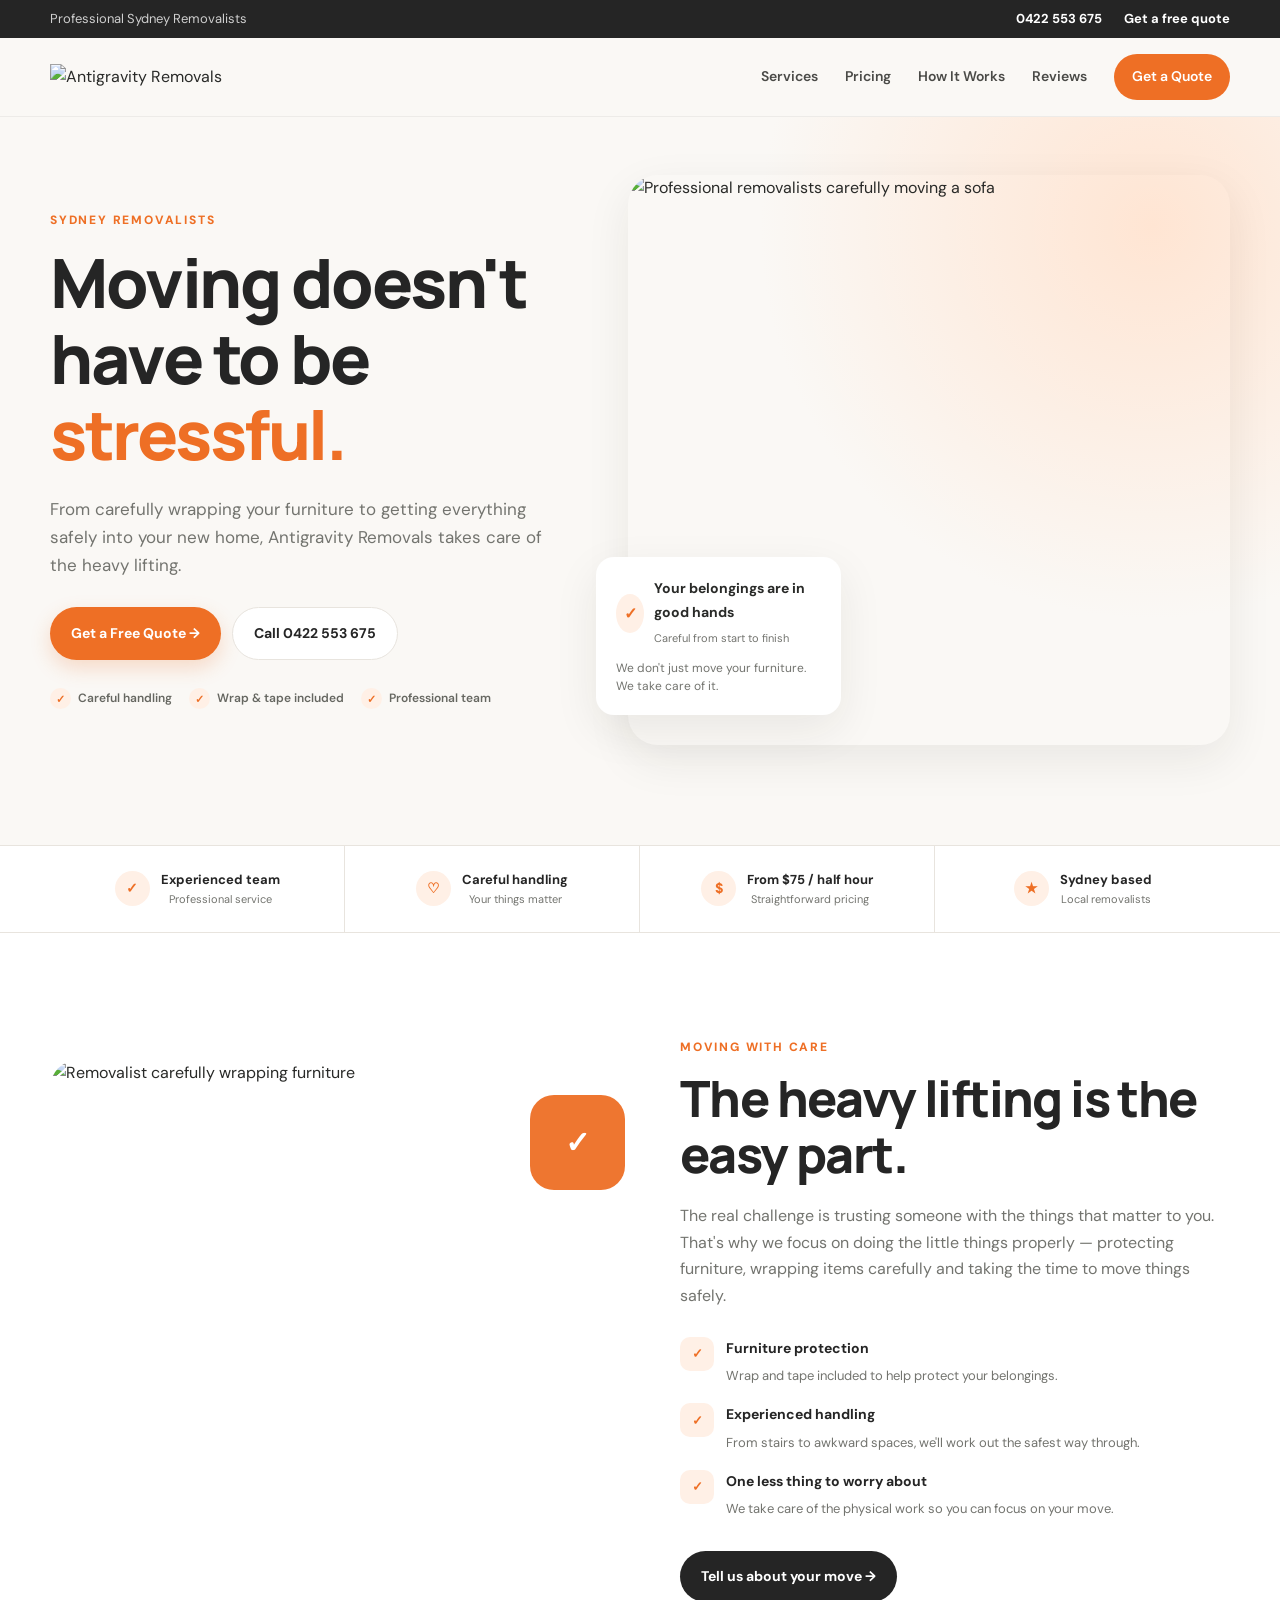
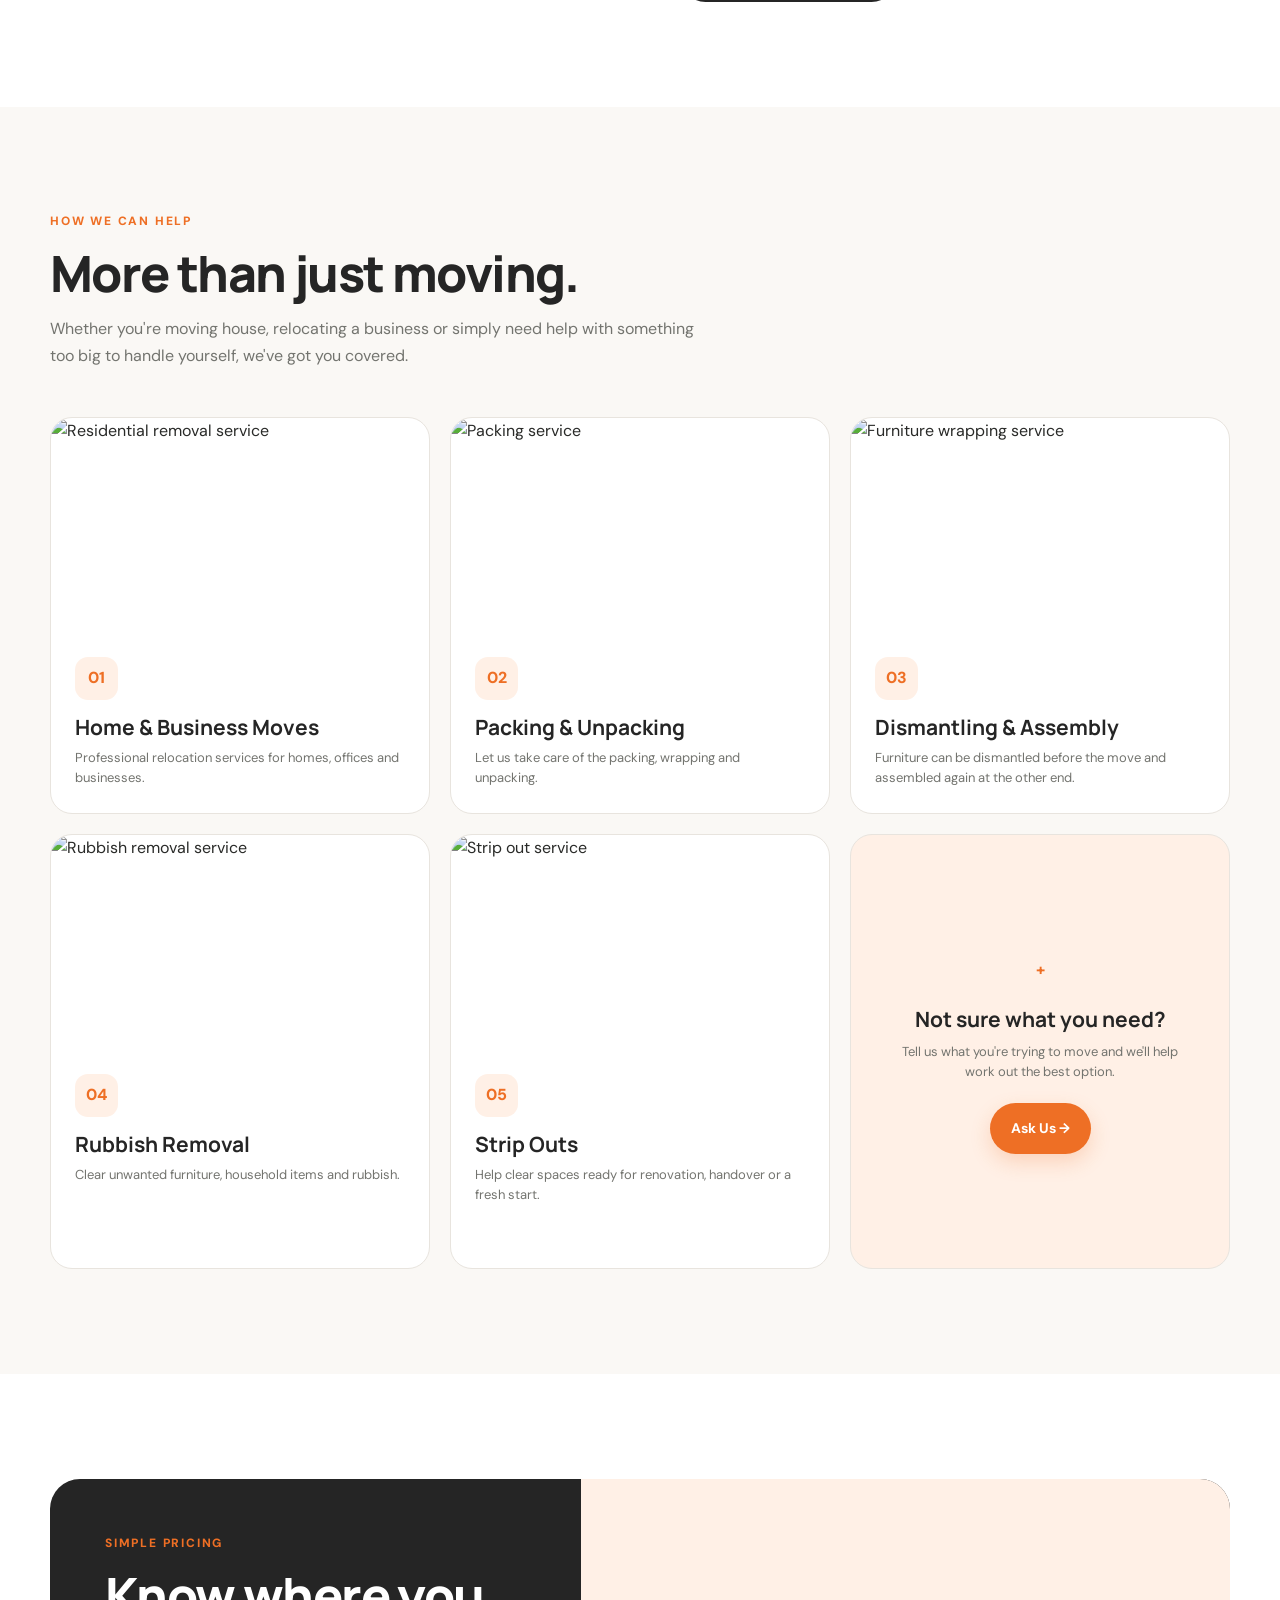
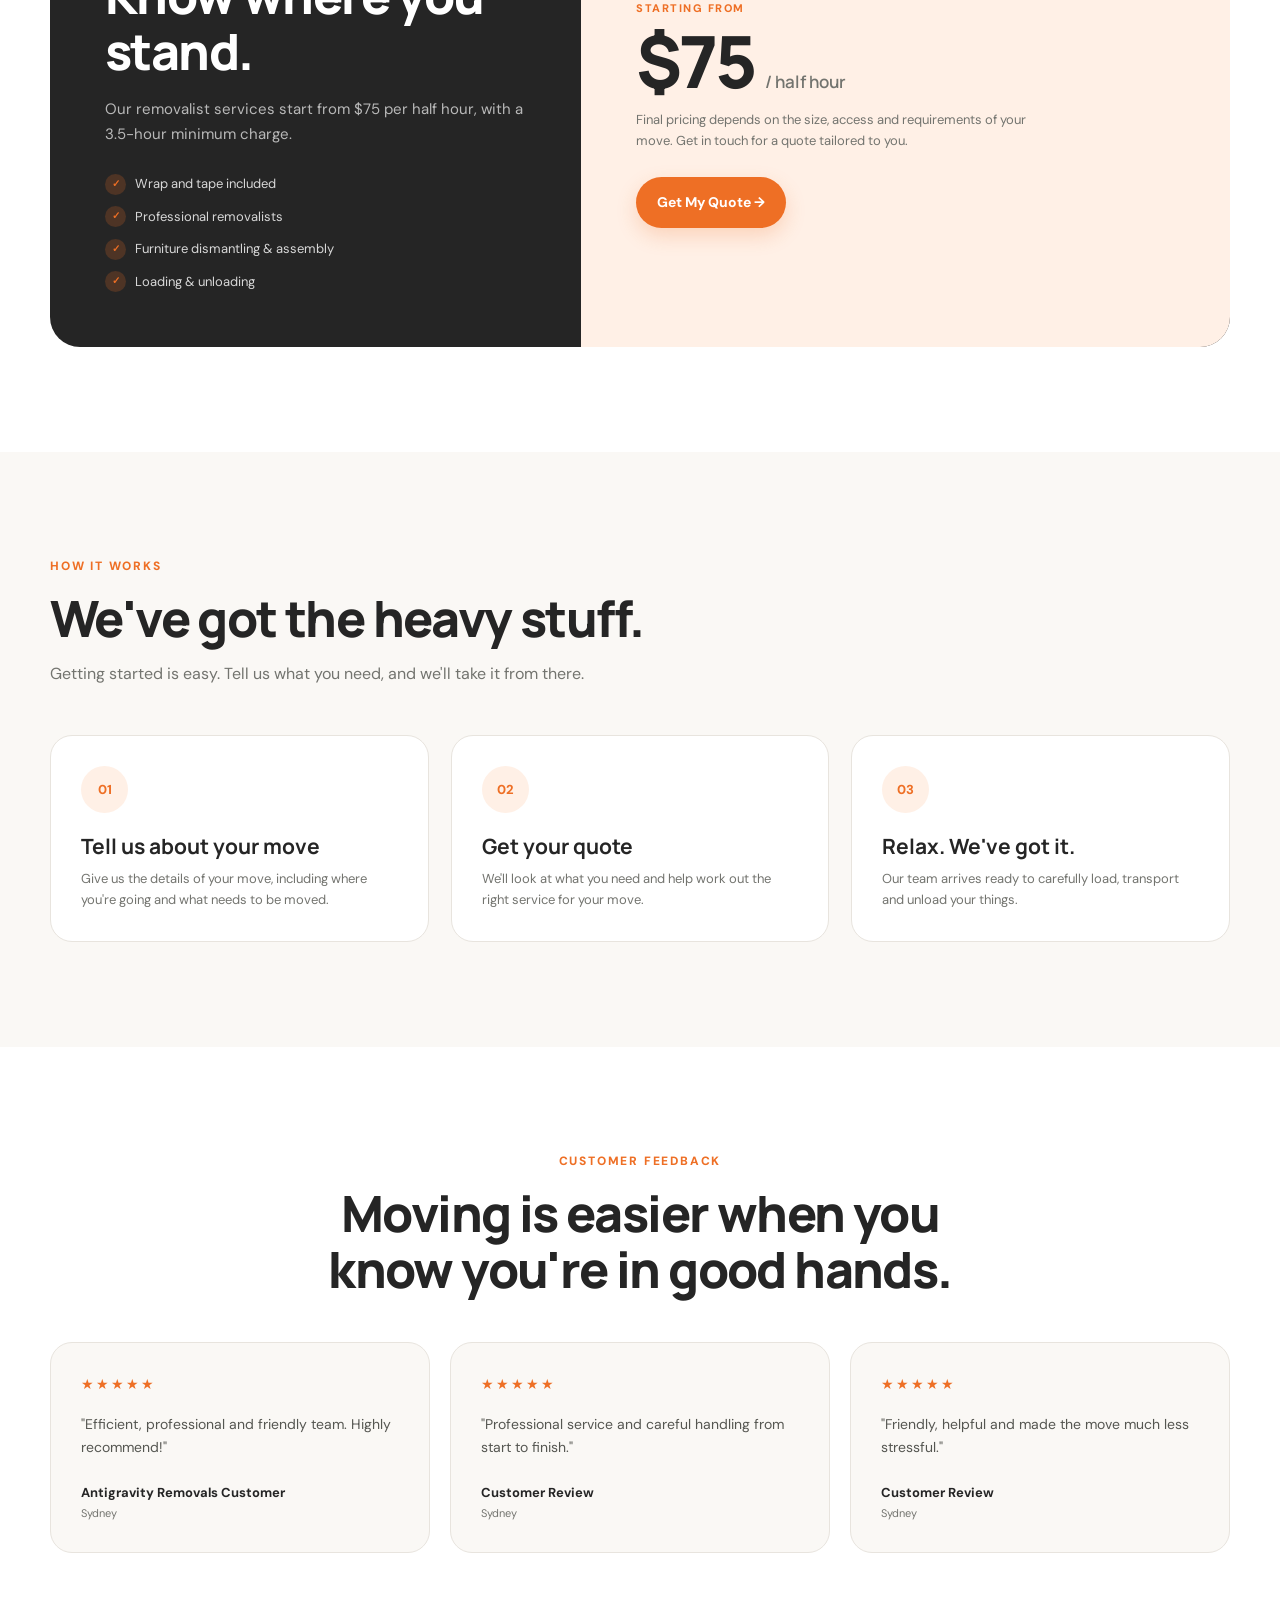
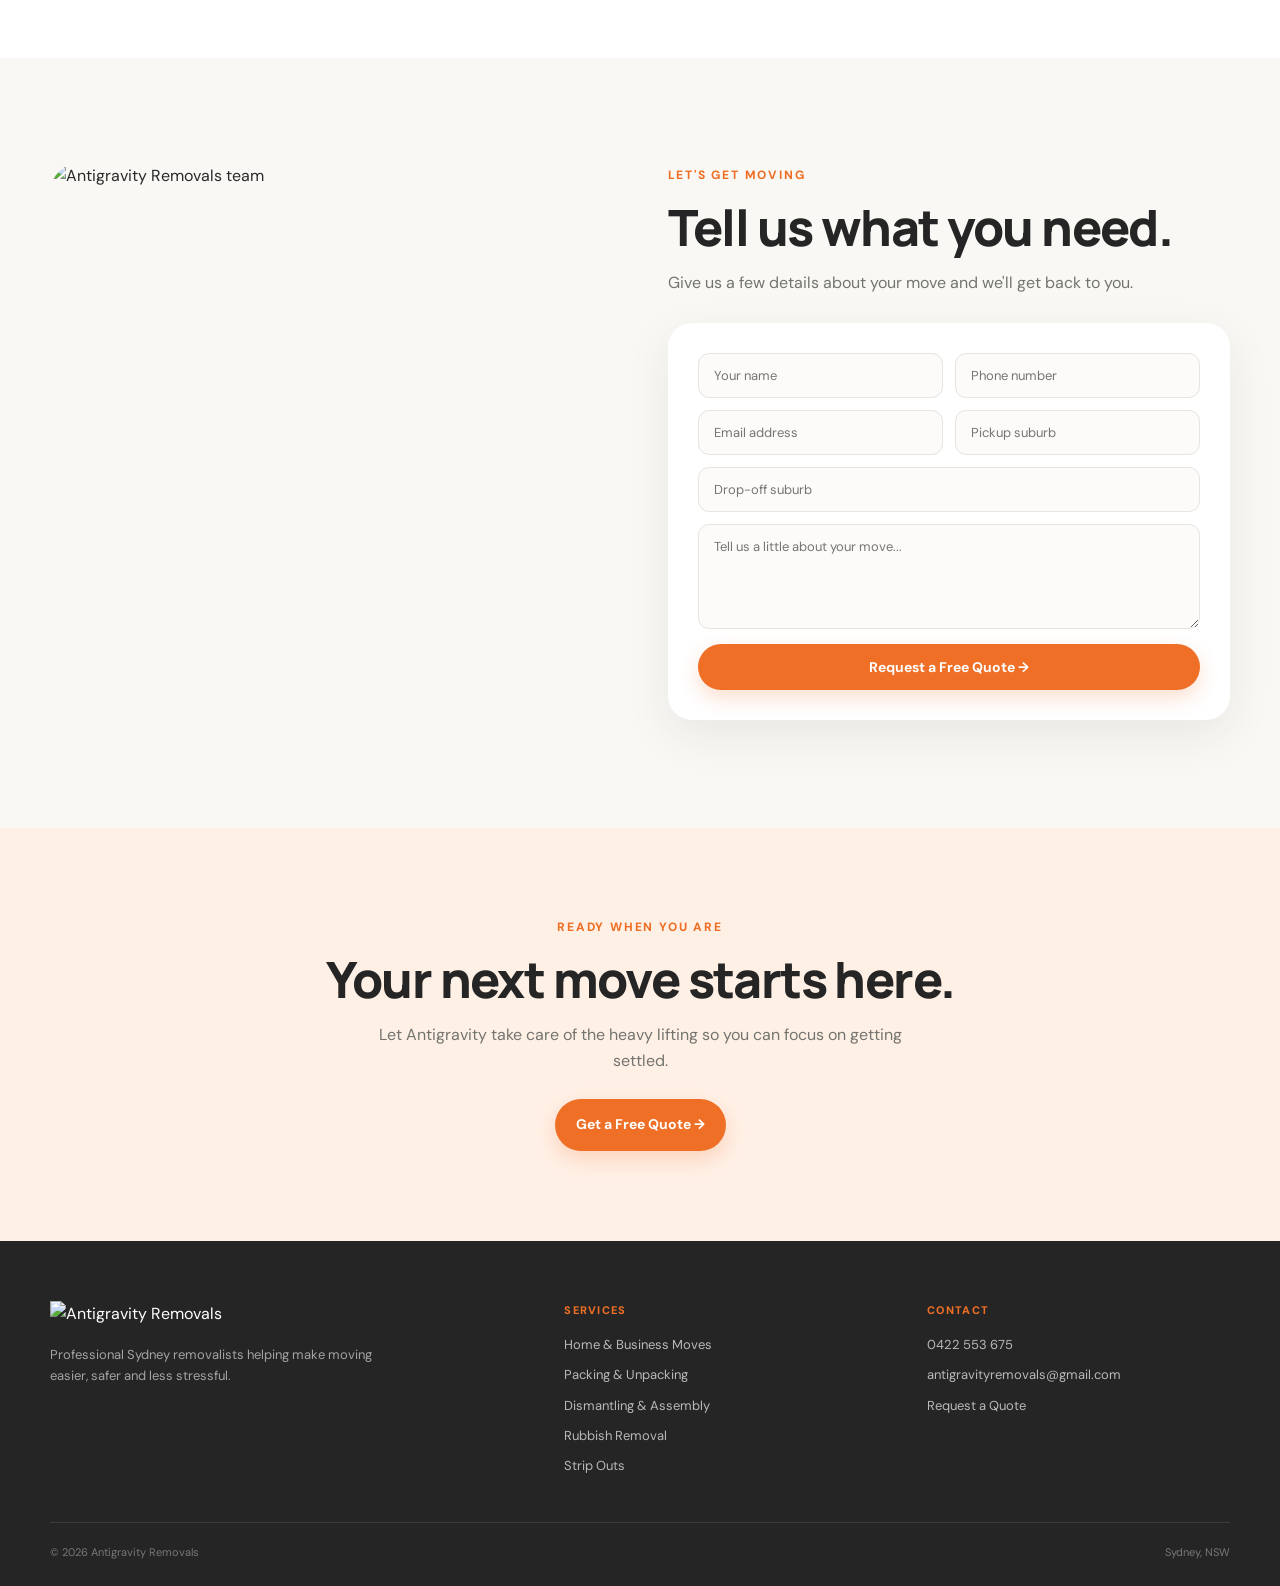
==== commit 3d41deec: "Update fmt.Println message from 'Hello' to 'Goodbye'" ====
--- a/antigravity/index.html
+++ b/antigravity/index.html
@@ -16,7 +16,7 @@
 
     <meta
         name="description"
-        content="Antigravity Removals are professional Sydney removalists specialising in residential and business relocations, packing, furniture assembly, rubbish removal and strip-outs."
+        content="Professional Sydney removalists for home and business moves. Antigravity Removals offers moving, packing, furniture assembly, rubbish removal and strip-out services."
     >
 
     <link rel="preconnect" href="https://fonts.googleapis.com">
@@ -28,40 +28,52 @@
     >
 
     <link
-        href="https://fonts.googleapis.com/css2?family=Barlow+Condensed:wght@500;600;700;800;900&family=Inter:wght@400;500;600;700;800&display=swap"
+        href="https://fonts.googleapis.com/css2?family=DM+Sans:wght@400;500;600;700&family=Manrope:wght@500;600;700;800&display=swap"
         rel="stylesheet"
     >
 
 
     <style>
 
-        /* ==================================================
+        /* =====================================================
            ROOT
-        ================================================== */
+        ===================================================== */
 
         :root {
 
-            --orange: #f36b21;
-            --orange-dark: #d95413;
-
-            --black: #0b0b0b;
-            --dark: #121212;
-            --dark-2: #1a1a1a;
+            --orange: #ee6f25;
+            --orange-light: #fff0e6;
+            --orange-soft: #f9d6bf;
+
+            --charcoal: #252525;
+            --charcoal-light: #4d4d4d;
+
+            --cream: #faf8f5;
+            --cream-dark: #f2eee9;
 
             --white: #ffffff;
-            --off-white: #f5f5f3;
-
-            --grey: #a6a6a6;
-            --light-grey: #dededb;
-
-            --max-width: 1240px;
-
-        }
-
-
-        /* ==================================================
+
+            --text: #292a28;
+            --muted: #73746f;
+
+            --border: #e8e4de;
+
+            --shadow:
+                0 15px 45px rgba(38, 35, 30, 0.08);
+
+            --shadow-hover:
+                0 22px 55px rgba(38, 35, 30, 0.13);
+
+            --radius: 22px;
+
+            --max-width: 1180px;
+
+        }
+
+
+        /* =====================================================
            RESET
-        ================================================== */
+        ===================================================== */
 
         * {
             margin: 0;
@@ -77,13 +89,13 @@
 
         body {
 
-            font-family: "Inter", sans-serif;
-
-            background: var(--white);
-
-            color: var(--black);
-
-            line-height: 1.6;
+            font-family: "DM Sans", sans-serif;
+
+            background: var(--cream);
+
+            color: var(--text);
+
+            line-height: 1.65;
 
         }
 
@@ -118,78 +130,109 @@
 
         .container {
 
-            width: min(
-                var(--max-width),
-                calc(100% - 48px)
-            );
+            width:
+                min(
+                    var(--max-width),
+                    calc(100% - 40px)
+                );
 
             margin: 0 auto;
 
         }
 
 
-        /* ==================================================
+        /* =====================================================
            TYPOGRAPHY
-        ================================================== */
+        ===================================================== */
 
         h1,
         h2,
         h3 {
 
-            font-family: "Barlow Condensed", sans-serif;
+            font-family: "Manrope", sans-serif;
+
+            color: var(--charcoal);
+
+            line-height: 1.12;
+
+        }
+
+
+        h1 {
+
+            font-size:
+                clamp(
+                    42px,
+                    6vw,
+                    68px
+                );
+
+            letter-spacing: -2.5px;
+
+            font-weight: 800;
+
+        }
+
+
+        h2 {
+
+            font-size:
+                clamp(
+                    34px,
+                    4.5vw,
+                    50px
+                );
+
+            letter-spacing: -1.6px;
+
+            font-weight: 800;
+
+        }
+
+
+        h3 {
+
+            font-size: 21px;
+
+            font-weight: 700;
+
+        }
+
+
+        p {
+
+            color: var(--muted);
+
+        }
+
+
+        .orange {
+
+            color: var(--orange);
+
+        }
+
+
+        .eyebrow {
+
+            color: var(--orange);
 
             text-transform: uppercase;
 
-            line-height: .92;
+            letter-spacing: 1.8px;
+
+            font-size: 12px;
 
             font-weight: 800;
 
-        }
-
-
-        h1 {
-
-            font-size: clamp(
-                70px,
-                9vw,
-                132px
-            );
-
-            letter-spacing: -2px;
-
-        }
-
-
-        h2 {
-
-            font-size: clamp(
-                52px,
-                7vw,
-                90px
-            );
-
-            letter-spacing: -1px;
-
-        }
-
-
-        h3 {
-
-            font-size: 34px;
-
-        }
-
-
-        .orange {
-
-            color: var(--orange);
-
-        }
-
-
-        /* ==================================================
+            margin-bottom: 13px;
+
+        }
+
+
+        /* =====================================================
            BUTTONS
-        ================================================== */
+        ===================================================== */
 
         .btn {
 
@@ -199,98 +242,103 @@
 
             justify-content: center;
 
-            gap: 14px;
-
-            padding: 17px 27px;
+            gap: 9px;
+
+            padding:
+                14px
+                21px;
+
+            border-radius: 999px;
 
             font-size: 14px;
 
-            font-weight: 800;
-
-            text-transform: uppercase;
-
-            letter-spacing: .5px;
+            font-weight: 700;
 
             transition:
                 transform .2s ease,
+                box-shadow .2s ease,
                 background .2s ease;
 
         }
 
 
-        .btn-orange {
+        .btn-primary {
 
             background: var(--orange);
 
             color: white;
 
-        }
-
-
-        .btn-orange:hover {
-
-            background: var(--orange-dark);
+            box-shadow:
+                0 8px 20px
+                rgba(238,111,37,.22);
+
+        }
+
+
+        .btn-primary:hover {
 
             transform: translateY(-2px);
 
-        }
-
-
-        .btn-white {
+            background: #df5f18;
+
+            box-shadow:
+                0 12px 25px
+                rgba(238,111,37,.28);
+
+        }
+
+
+        .btn-dark {
+
+            background: var(--charcoal);
+
+            color: white;
+
+        }
+
+
+        .btn-dark:hover {
+
+            transform: translateY(-2px);
+
+            background: #111;
+
+        }
+
+
+        .btn-light {
 
             background: white;
 
-            color: var(--black);
-
-        }
-
-
-        .btn-white:hover {
-
-            background: var(--orange);
+            color: var(--charcoal);
+
+            border:
+                1px solid
+                var(--border);
+
+        }
+
+
+        .btn-light:hover {
+
+            transform: translateY(-2px);
+
+            box-shadow: var(--shadow);
+
+        }
+
+
+        /* =====================================================
+           TOP BAR
+        ===================================================== */
+
+        .topbar {
+
+            background: var(--charcoal);
 
             color: white;
 
-            transform: translateY(-2px);
-
-        }
-
-
-        .btn-outline {
-
-            border: 2px solid var(--black);
-
-            color: var(--black);
-
-        }
-
-
-        .btn-outline:hover {
-
-            background: var(--black);
-
-            color: white;
-
-        }
-
-
-        /* ==================================================
-           TOP BAR
-        ================================================== */
-
-        .topbar {
-
-            background: var(--orange);
-
-            color: white;
-
-            font-size: 12px;
-
-            font-weight: 700;
-
-            text-transform: uppercase;
-
-            letter-spacing: .7px;
+            font-size: 13px;
 
         }
 
@@ -308,272 +356,245 @@
         }
 
 
-        .topbar-contact {
-
-            display: flex;
-
-            gap: 25px;
-
-        }
-
-
-        .topbar-contact a:hover {
-
-            text-decoration: underline;
-
-        }
-
-
-        /* ==================================================
-           HEADER
-        ================================================== */
-
-        header {
-
-            position: absolute;
-
-            top: 38px;
-
-            left: 0;
-
-            width: 100%;
-
-            z-index: 100;
-
-            background: rgba(
-                0,
-                0,
-                0,
-                .7
-            );
-
-            backdrop-filter: blur(8px);
-
-        }
-
-
-        .nav {
-
-            min-height: 86px;
-
-            display: flex;
-
-            align-items: center;
-
-            justify-content: space-between;
-
-        }
-
-
-        .logo {
-
-            width: 190px;
-
-        }
-
-
-        .logo img {
-
-            max-height: 62px;
-
-            object-fit: contain;
-
-            object-position: left center;
-
-        }
-
-
-        .nav-links {
-
-            display: flex;
-
-            align-items: center;
-
-            gap: 32px;
-
-            color: white;
-
-            font-size: 13px;
-
-            font-weight: 700;
-
-            text-transform: uppercase;
-
-        }
-
-
-        .nav-links a {
-
-            position: relative;
-
-        }
-
-
-        .nav-links a:not(.nav-cta)::after {
-
-            content: "";
-
-            position: absolute;
-
-            bottom: -8px;
-
-            left: 0;
-
-            width: 0;
-
-            height: 2px;
-
-            background: var(--orange);
-
-            transition: width .2s ease;
-
-        }
-
-
-        .nav-links a:hover::after {
-
-            width: 100%;
-
-        }
-
-
-        .nav-cta {
-
-            background: var(--orange);
-
-            padding: 13px 20px;
-
-        }
-
-
-        .nav-cta:hover {
-
-            background: white;
-
-            color: var(--black);
-
-        }
-
-
-        .mobile-toggle {
-
-            display: none;
-
-            background: none;
-
-            border: 0;
-
-            color: white;
-
-            font-size: 28px;
-
-            cursor: pointer;
-
-        }
-
-
-        /* ==================================================
-           HERO
-        ================================================== */
-
-        .hero {
-
-            min-height: 850px;
-
-            background:
-
-                linear-gradient(
-                    90deg,
-                    rgba(0,0,0,.88) 0%,
-                    rgba(0,0,0,.7) 42%,
-                    rgba(0,0,0,.15) 100%
-                ),
-
-                url("images/hero.jpg")
-                center / cover no-repeat;
-
-            display: flex;
-
-            align-items: center;
-
-            color: white;
-
-        }
-
-
-        .hero-content {
-
-            width: 760px;
-
-            padding-top: 100px;
-
-        }
-
-
-        .hero-kicker {
-
-            display: flex;
-
-            align-items: center;
-
-            gap: 12px;
-
-            margin-bottom: 25px;
-
-            font-size: 14px;
-
-            font-weight: 800;
-
-            text-transform: uppercase;
-
-            letter-spacing: 2px;
-
-        }
-
-
-        .hero-kicker::before {
-
-            content: "";
-
-            width: 42px;
-
-            height: 4px;
-
-            background: var(--orange);
-
-        }
-
-
-        .hero h1 {
-
-            color: white;
-
-            margin-bottom: 28px;
-
-        }
-
-
-        .hero h1 span {
-
-            color: var(--orange);
-
-        }
-
-
-        .hero-description {
-
-            max-width: 600px;
+        .topbar-left {
 
             color: rgba(
                 255,
                 255,
                 255,
-                .82
+                .78
             );
 
-            font-size: 18px;
-
-            margin-bottom: 34px;
+        }
+
+
+        .topbar-right {
+
+            display: flex;
+
+            gap: 22px;
+
+        }
+
+
+        .topbar a {
+
+            font-weight: 700;
+
+        }
+
+
+        .topbar a:hover {
+
+            color: var(--orange-soft);
+
+        }
+
+
+        /* =====================================================
+           HEADER
+        ===================================================== */
+
+        header {
+
+            background:
+                rgba(
+                    250,
+                    248,
+                    245,
+                    .95
+                );
+
+            position: sticky;
+
+            top: 0;
+
+            z-index: 1000;
+
+            border-bottom:
+                1px solid
+                rgba(0,0,0,.05);
+
+            backdrop-filter: blur(12px);
+
+        }
+
+
+        .nav {
+
+            min-height: 78px;
+
+            display: flex;
+
+            align-items: center;
+
+            justify-content: space-between;
+
+        }
+
+
+        .logo {
+
+            width: 175px;
+
+        }
+
+
+        .logo img {
+
+            max-height: 58px;
+
+            object-fit: contain;
+
+            object-position: left center;
+
+        }
+
+
+        .nav-links {
+
+            display: flex;
+
+            align-items: center;
+
+            gap: 27px;
+
+            font-size: 14px;
+
+            font-weight: 600;
+
+        }
+
+
+        .nav-links a {
+
+            color: #4a4a47;
+
+            transition: color .2s ease;
+
+        }
+
+
+        .nav-links a:hover {
+
+            color: var(--orange);
+
+        }
+
+
+        .nav-quote {
+
+            background: var(--orange);
+
+            color: white !important;
+
+            padding:
+                11px
+                18px;
+
+            border-radius: 999px;
+
+        }
+
+
+        .nav-quote:hover {
+
+            background:
+                #df5f18;
+
+            color: white !important;
+
+        }
+
+
+        .mobile-toggle {
+
+            display: none;
+
+            border: 0;
+
+            background: none;
+
+            font-size: 27px;
+
+            cursor: pointer;
+
+            color: var(--charcoal);
+
+        }
+
+
+        /* =====================================================
+           HERO
+        ===================================================== */
+
+        .hero {
+
+            padding:
+                58px
+                0
+                100px;
+
+            background:
+                radial-gradient(
+                    circle at 90% 15%,
+                    #ffe5d3 0,
+                    transparent 30%
+                ),
+                var(--cream);
+
+            overflow: hidden;
+
+        }
+
+
+        .hero-grid {
+
+            display: grid;
+
+            grid-template-columns:
+                .93fr
+                1.07fr;
+
+            gap: 55px;
+
+            align-items: center;
+
+        }
+
+
+        .hero-copy {
+
+            padding:
+                30px
+                0;
+
+        }
+
+
+        .hero h1 {
+
+            max-width: 620px;
+
+            margin-bottom: 23px;
+
+        }
+
+
+        .hero h1 span {
+
+            color: var(--orange);
+
+        }
+
+
+        .hero-description {
+
+            max-width: 550px;
+
+            font-size: 17px;
+
+            margin-bottom: 28px;
 
         }
 
@@ -584,123 +605,289 @@
 
             flex-wrap: wrap;
 
-            gap: 12px;
-
-        }
-
-
-        .hero-stat-row {
+            gap: 11px;
+
+        }
+
+
+        .hero-trust {
 
             display: flex;
 
-            gap: 50px;
-
-            margin-top: 65px;
-
-            padding-top: 25px;
-
-            border-top: 1px solid rgba(
-                255,
-                255,
-                255,
-                .25
-            );
-
-        }
-
-
-        .hero-stat strong {
+            flex-wrap: wrap;
+
+            gap: 17px;
+
+            margin-top: 28px;
+
+        }
+
+
+        .trust-pill {
+
+            display: flex;
+
+            align-items: center;
+
+            gap: 7px;
+
+            font-size: 12px;
+
+            color: #666761;
+
+            font-weight: 600;
+
+        }
+
+
+        .trust-check {
+
+            width: 21px;
+
+            height: 21px;
+
+            display: grid;
+
+            place-items: center;
+
+            border-radius: 50%;
+
+            background:
+                var(--orange-light);
+
+            color: var(--orange);
+
+            font-size: 11px;
+
+            font-weight: 900;
+
+        }
+
+
+        /* HERO IMAGE */
+
+        .hero-visual {
+
+            position: relative;
+
+        }
+
+
+        .hero-image {
+
+            height: 570px;
+
+            object-fit: cover;
+
+            border-radius: 30px;
+
+            box-shadow: var(--shadow);
+
+        }
+
+
+        .hero-card {
+
+            position: absolute;
+
+            left: -32px;
+
+            bottom: 30px;
+
+            width: 245px;
+
+            padding: 20px;
+
+            background: white;
+
+            border-radius: 18px;
+
+            box-shadow: var(--shadow);
+
+        }
+
+
+        .hero-card-top {
+
+            display: flex;
+
+            align-items: center;
+
+            gap: 10px;
+
+            margin-bottom: 9px;
+
+        }
+
+
+        .hero-card-icon {
+
+            width: 39px;
+
+            height: 39px;
+
+            border-radius: 50%;
+
+            display: grid;
+
+            place-items: center;
+
+            background:
+                var(--orange-light);
+
+            color: var(--orange);
+
+            font-weight: 900;
+
+        }
+
+
+        .hero-card strong {
 
             display: block;
 
-            font-family:
-                "Barlow Condensed",
-                sans-serif;
-
-            font-size: 35px;
-
-            line-height: 1;
-
-        }
-
-
-        .hero-stat span {
+            font-size: 14px;
+
+        }
+
+
+        .hero-card span {
+
+            color: var(--muted);
+
+            font-size: 11px;
+
+        }
+
+
+        .hero-card p {
+
+            font-size: 12px;
+
+            line-height: 1.5;
+
+        }
+
+
+        /* =====================================================
+           TRUST STRIP
+        ===================================================== */
+
+        .trust-strip {
+
+            background: white;
+
+            border-top:
+                1px solid
+                var(--border);
+
+            border-bottom:
+                1px solid
+                var(--border);
+
+        }
+
+
+        .trust-items {
+
+            display: grid;
+
+            grid-template-columns:
+                repeat(4,1fr);
+
+        }
+
+
+        .trust-item {
+
+            padding: 23px 18px;
+
+            display: flex;
+
+            align-items: center;
+
+            justify-content: center;
+
+            gap: 11px;
+
+            border-right:
+                1px solid
+                var(--border);
+
+            text-align: center;
+
+        }
+
+
+        .trust-item:last-child {
+
+            border-right: 0;
+
+        }
+
+
+        .trust-item-icon {
+
+            width: 35px;
+
+            height: 35px;
+
+            border-radius: 50%;
+
+            background:
+                var(--orange-light);
+
+            color: var(--orange);
+
+            display: grid;
+
+            place-items: center;
+
+            font-size: 14px;
+
+            font-weight: 800;
+
+            flex-shrink: 0;
+
+        }
+
+
+        .trust-item strong {
 
             display: block;
 
-            margin-top: 5px;
-
-            color: rgba(
-                255,
-                255,
-                255,
-                .6
-            );
+            font-size: 13px;
+
+            color: var(--charcoal);
+
+        }
+
+
+        .trust-item span {
+
+            display: block;
 
             font-size: 11px;
 
-            font-weight: 700;
-
-            text-transform: uppercase;
-
-            letter-spacing: 1px;
-
-        }
-
-
-        /* ==================================================
-           BLACK INTRO
-        ================================================== */
+            color: var(--muted);
+
+        }
+
+
+        /* =====================================================
+           INTRO
+        ===================================================== */
 
         .intro {
 
-            background: var(--black);
-
-            color: white;
-
-            padding: 115px 0;
+            padding: 105px 0;
+
+            background: white;
 
         }
 
 
         .intro-grid {
-
-            display: grid;
-
-            grid-template-columns:
-                1.05fr
-                .95fr;
-
-            gap: 100px;
-
-            align-items: center;
-
-        }
-
-
-        .intro h2 {
-
-            color: white;
-
-            margin-bottom: 30px;
-
-        }
-
-
-        .intro-copy {
-
-            color: #a9a9a9;
-
-            font-size: 17px;
-
-            max-width: 590px;
-
-            margin-bottom: 35px;
-
-        }
-
-
-        .intro-list {
 
             display: grid;
 
@@ -708,474 +895,561 @@
                 1fr
                 1fr;
 
-            gap: 18px;
-
-        }
-
-
-        .intro-item {
+            gap: 80px;
+
+            align-items: center;
+
+        }
+
+
+        .intro-image-wrap {
+
+            position: relative;
+
+        }
+
+
+        .intro-image {
+
+            height: 520px;
+
+            object-fit: cover;
+
+            border-radius: 28px;
+
+        }
+
+
+        .intro-accent {
+
+            position: absolute;
+
+            right: -25px;
+
+            top: 35px;
+
+            width: 95px;
+
+            height: 95px;
+
+            background:
+                var(--orange);
+
+            border-radius: 24px;
+
+            opacity: .95;
+
+        }
+
+
+        .intro-accent::after {
+
+            content: "✓";
+
+            position: absolute;
+
+            inset: 0;
+
+            display: grid;
+
+            place-items: center;
+
+            color: white;
+
+            font-size: 30px;
+
+            font-weight: 800;
+
+        }
+
+
+        .intro-copy {
+
+            max-width: 550px;
+
+        }
+
+
+        .intro h2 {
+
+            margin-bottom: 21px;
+
+        }
+
+
+        .intro-description {
+
+            font-size: 16px;
+
+            margin-bottom: 28px;
+
+        }
+
+
+        .care-list {
+
+            display: grid;
+
+            gap: 15px;
+
+            margin-bottom: 30px;
+
+        }
+
+
+        .care-item {
 
             display: flex;
 
-            align-items: center;
-
             gap: 12px;
 
+            align-items: flex-start;
+
+        }
+
+
+        .care-icon {
+
+            flex: 0 0 34px;
+
+            height: 34px;
+
+            border-radius: 10px;
+
+            background:
+                var(--orange-light);
+
+            display: grid;
+
+            place-items: center;
+
+            color: var(--orange);
+
+            font-size: 13px;
+
+            font-weight: 800;
+
+        }
+
+
+        .care-item strong {
+
+            display: block;
+
+            color: var(--charcoal);
+
             font-size: 14px;
 
-            font-weight: 700;
-
-            text-transform: uppercase;
-
-        }
-
-
-        .intro-item span {
-
-            width: 27px;
-
-            height: 27px;
-
-            display: grid;
-
-            place-items: center;
-
-            background: var(--orange);
-
-            color: white;
-
-            font-size: 12px;
-
-        }
-
-
-        .intro-image {
-
-            position: relative;
-
-        }
-
-
-        .intro-image img {
-
-            height: 560px;
-
-            object-fit: cover;
-
-        }
-
-
-        .intro-image::before {
-
-            content: "";
-
-            position: absolute;
-
-            top: -18px;
-
-            left: -18px;
-
-            width: 90px;
-
-            height: 90px;
-
-            border-top: 6px solid var(--orange);
-
-            border-left: 6px solid var(--orange);
-
-            z-index: 2;
-
-        }
-
-
-        /* ==================================================
+            margin-bottom: 2px;
+
+        }
+
+
+        .care-item span {
+
+            color: var(--muted);
+
+            font-size: 13px;
+
+        }
+
+
+        /* =====================================================
            SERVICES
-        ================================================== */
+        ===================================================== */
 
         .services {
 
-            padding: 115px 0;
-
-            background: var(--off-white);
-
-        }
-
-
-        .section-header {
-
-            display: flex;
-
-            align-items: flex-end;
-
-            justify-content: space-between;
-
-            gap: 50px;
-
-            margin-bottom: 60px;
-
-        }
-
-
-        .section-header p {
-
-            max-width: 420px;
-
-            color: #686868;
+            padding: 105px 0;
+
+            background:
+                var(--cream);
+
+        }
+
+
+        .section-heading {
+
+            max-width: 650px;
+
+            margin-bottom: 48px;
+
+        }
+
+
+        .section-heading h2 {
+
+            margin-bottom: 15px;
+
+        }
+
+
+        .section-heading p {
 
             font-size: 16px;
 
         }
 
 
-        .section-number {
-
-            color: var(--orange);
-
-            font-family:
-                "Barlow Condensed",
-                sans-serif;
-
-            font-size: 20px;
-
-            font-weight: 800;
-
-            margin-bottom: 12px;
-
-        }
-
-
         .services-grid {
-
-            display: grid;
-
-            grid-template-columns:
-                repeat(12, 1fr);
-
-            gap: 18px;
-
-        }
-
-
-        .service-card {
-
-            position: relative;
-
-            min-height: 430px;
-
-            overflow: hidden;
-
-            background: var(--black);
-
-        }
-
-
-        .service-card:nth-child(1),
-        .service-card:nth-child(2) {
-
-            grid-column: span 6;
-
-        }
-
-
-        .service-card:nth-child(3),
-        .service-card:nth-child(4),
-        .service-card:nth-child(5) {
-
-            grid-column: span 4;
-
-        }
-
-
-        .service-card img {
-
-            position: absolute;
-
-            inset: 0;
-
-            height: 100%;
-
-            object-fit: cover;
-
-            opacity: .72;
-
-            transition:
-                transform .5s ease;
-
-        }
-
-
-        .service-card:hover img {
-
-            transform: scale(1.06);
-
-        }
-
-
-        .service-overlay {
-
-            position: absolute;
-
-            inset: 0;
-
-            background:
-                linear-gradient(
-                    0deg,
-                    rgba(0,0,0,.92),
-                    rgba(0,0,0,.05)
-                );
-
-        }
-
-
-        .service-content {
-
-            position: absolute;
-
-            left: 30px;
-
-            right: 30px;
-
-            bottom: 30px;
-
-            color: white;
-
-        }
-
-
-        .service-number {
-
-            color: var(--orange);
-
-            font-size: 13px;
-
-            font-weight: 800;
-
-            margin-bottom: 9px;
-
-        }
-
-
-        .service-content h3 {
-
-            color: white;
-
-            margin-bottom: 10px;
-
-        }
-
-
-        .service-content p {
-
-            color: rgba(
-                255,
-                255,
-                255,
-                .72
-            );
-
-            font-size: 14px;
-
-            max-width: 470px;
-
-        }
-
-
-        /* ==================================================
-           PRICING
-        ================================================== */
-
-        .pricing {
-
-            background: var(--orange);
-
-            color: white;
-
-            padding: 110px 0;
-
-        }
-
-
-        .pricing-grid {
-
-            display: grid;
-
-            grid-template-columns:
-                .8fr
-                1.2fr;
-
-            gap: 90px;
-
-            align-items: center;
-
-        }
-
-
-        .pricing h2 {
-
-            color: white;
-
-            margin-bottom: 25px;
-
-        }
-
-
-        .pricing-intro {
-
-            color: rgba(
-                255,
-                255,
-                255,
-                .85
-            );
-
-            font-size: 17px;
-
-            max-width: 470px;
-
-        }
-
-
-        .price-box {
-
-            background: var(--black);
-
-            padding: 45px;
-
-            position: relative;
-
-        }
-
-
-        .price-box::before {
-
-            content: "STARTING FROM";
-
-            position: absolute;
-
-            top: -13px;
-
-            left: 30px;
-
-            background: white;
-
-            color: var(--black);
-
-            padding: 6px 12px;
-
-            font-size: 10px;
-
-            font-weight: 900;
-
-            letter-spacing: 1px;
-
-        }
-
-
-        .price {
-
-            font-family:
-                "Barlow Condensed",
-                sans-serif;
-
-            font-size: 105px;
-
-            font-weight: 900;
-
-            line-height: .8;
-
-            margin-bottom: 15px;
-
-        }
-
-
-        .price small {
-
-            font-family: "Inter", sans-serif;
-
-            font-size: 18px;
-
-            font-weight: 600;
-
-            color: #aaa;
-
-        }
-
-
-        .price-note {
-
-            color: #999;
-
-            font-size: 13px;
-
-            margin-bottom: 30px;
-
-        }
-
-
-        .pricing-features {
-
-            border-top: 1px solid #333;
-
-            padding-top: 25px;
-
-            display: grid;
-
-            gap: 14px;
-
-            margin-bottom: 30px;
-
-        }
-
-
-        .pricing-feature {
-
-            display: flex;
-
-            align-items: flex-start;
-
-            gap: 12px;
-
-            font-size: 14px;
-
-        }
-
-
-        .pricing-feature::before {
-
-            content: "✓";
-
-            color: var(--orange);
-
-            font-weight: 900;
-
-        }
-
-
-        /* ==================================================
-           PROCESS
-        ================================================== */
-
-        .process {
-
-            padding: 115px 0;
-
-            background: white;
-
-        }
-
-
-        .process-grid {
 
             display: grid;
 
             grid-template-columns:
                 repeat(3, 1fr);
 
-            gap: 1px;
-
-            background: #d8d8d5;
-
-            margin-top: 60px;
+            gap: 20px;
+
+        }
+
+
+        .service-card {
+
+            background: white;
+
+            border-radius: var(--radius);
+
+            overflow: hidden;
+
+            border:
+                1px solid
+                var(--border);
+
+            transition:
+                transform .25s ease,
+                box-shadow .25s ease;
+
+        }
+
+
+        .service-card:hover {
+
+            transform:
+                translateY(-5px);
+
+            box-shadow:
+                var(--shadow-hover);
+
+        }
+
+
+        .service-image {
+
+            height: 215px;
+
+            overflow: hidden;
+
+        }
+
+
+        .service-image img {
+
+            height: 100%;
+
+            object-fit: cover;
+
+            transition:
+                transform .4s ease;
+
+        }
+
+
+        .service-card:hover
+        .service-image img {
+
+            transform:
+                scale(1.04);
+
+        }
+
+
+        .service-content {
+
+            padding: 24px;
+
+        }
+
+
+        .service-icon {
+
+            width: 43px;
+
+            height: 43px;
+
+            border-radius: 13px;
+
+            background:
+                var(--orange-light);
+
+            color: var(--orange);
+
+            display: grid;
+
+            place-items: center;
+
+            font-size: 16px;
+
+            font-weight: 800;
+
+            margin-bottom: 16px;
+
+        }
+
+
+        .service-content h3 {
+
+            margin-bottom: 8px;
+
+        }
+
+
+        .service-content p {
+
+            font-size: 13px;
+
+            line-height: 1.6;
+
+        }
+
+
+        /* =====================================================
+           PRICING
+        ===================================================== */
+
+        .pricing {
+
+            padding: 105px 0;
+
+            background: white;
+
+        }
+
+
+        .pricing-box {
+
+            display: grid;
+
+            grid-template-columns:
+                .9fr
+                1.1fr;
+
+            background:
+                var(--charcoal);
+
+            border-radius: 30px;
+
+            overflow: hidden;
+
+            color: white;
+
+        }
+
+
+        .pricing-copy {
+
+            padding: 55px;
+
+        }
+
+
+        .pricing-copy h2 {
+
+            color: white;
+
+            margin-bottom: 18px;
+
+        }
+
+
+        .pricing-copy p {
+
+            color:
+                rgba(
+                    255,
+                    255,
+                    255,
+                    .68
+                );
+
+            font-size: 15px;
+
+            max-width: 420px;
+
+        }
+
+
+        .pricing-points {
+
+            margin-top: 27px;
+
+            display: grid;
+
+            gap: 11px;
+
+        }
+
+
+        .pricing-point {
+
+            display: flex;
+
+            align-items: center;
+
+            gap: 9px;
+
+            font-size: 13px;
+
+            color:
+                rgba(
+                    255,
+                    255,
+                    255,
+                    .82
+                );
+
+        }
+
+
+        .pricing-point::before {
+
+            content: "✓";
+
+            width: 21px;
+
+            height: 21px;
+
+            border-radius: 50%;
+
+            background:
+                rgba(
+                    238,
+                    111,
+                    37,
+                    .2
+                );
+
+            color: var(--orange);
+
+            display: grid;
+
+            place-items: center;
+
+            font-size: 10px;
+
+            font-weight: 900;
+
+        }
+
+
+        .price-area {
+
+            background:
+                var(--orange-light);
+
+            color: var(--charcoal);
+
+            padding: 55px;
+
+            display: flex;
+
+            flex-direction: column;
+
+            justify-content: center;
+
+        }
+
+
+        .price-label {
+
+            text-transform: uppercase;
+
+            letter-spacing: 1.5px;
+
+            font-size: 11px;
+
+            font-weight: 800;
+
+            color: var(--orange);
+
+            margin-bottom: 8px;
+
+        }
+
+
+        .price {
+
+            font-family: "Manrope", sans-serif;
+
+            font-size: 72px;
+
+            font-weight: 800;
+
+            line-height: 1;
+
+            letter-spacing: -3px;
+
+        }
+
+
+        .price small {
+
+            font-size: 17px;
+
+            letter-spacing: 0;
+
+            color: var(--muted);
+
+            font-weight: 600;
+
+        }
+
+
+        .price-description {
+
+            margin-top: 12px;
+
+            font-size: 13px;
+
+            color: var(--muted);
+
+            max-width: 390px;
+
+            margin-bottom: 25px;
+
+        }
+
+
+        .price-area .btn {
+
+            align-self: flex-start;
+
+        }
+
+
+        /* =====================================================
+           PROCESS
+        ===================================================== */
+
+        .process {
+
+            padding: 105px 0;
+
+            background:
+                var(--cream);
+
+        }
+
+
+        .process-grid {
+
+            display: grid;
+
+            grid-template-columns:
+                repeat(3,1fr);
+
+            gap: 22px;
+
+            margin-top: 45px;
 
         }
 
@@ -1184,62 +1458,171 @@
 
             background: white;
 
-            padding: 45px;
-
-            min-height: 300px;
+            border:
+                1px solid
+                var(--border);
+
+            border-radius: 22px;
+
+            padding: 30px;
 
         }
 
 
         .process-number {
 
-            font-family:
-                "Barlow Condensed",
-                sans-serif;
-
-            font-size: 65px;
-
-            line-height: 1;
+            width: 47px;
+
+            height: 47px;
+
+            border-radius: 50%;
+
+            background:
+                var(--orange-light);
 
             color: var(--orange);
 
-            margin-bottom: 30px;
+            display: grid;
+
+            place-items: center;
+
+            font-size: 13px;
+
+            font-weight: 800;
+
+            margin-bottom: 22px;
 
         }
 
 
         .process-card h3 {
 
-            margin-bottom: 15px;
+            margin-bottom: 9px;
 
         }
 
 
         .process-card p {
 
-            color: #707070;
-
-            font-size: 15px;
-
-        }
-
-
-        /* ==================================================
-           FEATURE IMAGE / QUOTE
-        ================================================== */
+            font-size: 13px;
+
+        }
+
+
+        /* =====================================================
+           REVIEWS
+        ===================================================== */
+
+        .reviews {
+
+            padding: 105px 0;
+
+            background: white;
+
+        }
+
+
+        .reviews-heading {
+
+            text-align: center;
+
+            max-width: 650px;
+
+            margin:
+                0 auto 45px;
+
+        }
+
+
+        .reviews-grid {
+
+            display: grid;
+
+            grid-template-columns:
+                repeat(3,1fr);
+
+            gap: 20px;
+
+        }
+
+
+        .review-card {
+
+            background:
+                var(--cream);
+
+            border-radius: 22px;
+
+            padding: 30px;
+
+            border:
+                1px solid
+                var(--border);
+
+        }
+
+
+        .stars {
+
+            color: var(--orange);
+
+            letter-spacing: 2px;
+
+            font-size: 14px;
+
+            margin-bottom: 17px;
+
+        }
+
+
+        .review-card blockquote {
+
+            font-size: 14px;
+
+            color: #555651;
+
+            margin-bottom: 22px;
+
+            line-height: 1.7;
+
+        }
+
+
+        .review-name {
+
+            font-weight: 700;
+
+            font-size: 13px;
+
+            color: var(--charcoal);
+
+        }
+
+
+        .review-location {
+
+            font-size: 11px;
+
+            color: var(--muted);
+
+        }
+
+
+        /* =====================================================
+           QUOTE SECTION
+        ===================================================== */
 
         .quote-section {
 
-            background: var(--dark);
-
-            color: white;
-
-            padding: 0;
-
-        }
-
-
-        .quote-grid {
+            padding: 105px 0;
+
+            background:
+                var(--cream);
+
+        }
+
+
+        .quote-wrapper {
 
             display: grid;
 
@@ -1247,91 +1630,54 @@
                 1fr
                 1fr;
 
+            gap: 55px;
+
+            align-items: center;
+
         }
 
 
         .quote-image {
 
-            min-height: 650px;
-
-            background:
-                url("images/truck.jpg")
-                center / cover no-repeat;
-
-        }
-
-
-        .quote-content {
-
-            padding: 90px;
-
-            display: flex;
-
-            flex-direction: column;
-
-            justify-content: center;
-
-        }
-
-
-        .quote-content h2 {
-
-            color: white;
-
-            margin-bottom: 20px;
-
-        }
-
-
-        .quote-content p {
-
-            color: #999;
-
-            margin-bottom: 35px;
+            height: 560px;
+
+            object-fit: cover;
+
+            border-radius: 30px;
+
+        }
+
+
+        .quote-copy h2 {
+
+            margin-bottom: 15px;
+
+        }
+
+
+        .quote-copy > p {
+
+            margin-bottom: 27px;
+
+            max-width: 480px;
 
         }
 
 
         .quote-form {
 
+            background: white;
+
+            border-radius: 24px;
+
+            padding: 30px;
+
+            box-shadow:
+                var(--shadow);
+
             display: grid;
 
             gap: 12px;
-
-        }
-
-
-        .quote-form input,
-        .quote-form textarea {
-
-            width: 100%;
-
-            padding: 15px;
-
-            background: #222;
-
-            border: 1px solid #3a3a3a;
-
-            color: white;
-
-            outline: none;
-
-        }
-
-
-        .quote-form input:focus,
-        .quote-form textarea:focus {
-
-            border-color: var(--orange);
-
-        }
-
-
-        .quote-form textarea {
-
-            min-height: 110px;
-
-            resize: vertical;
 
         }
 
@@ -1349,134 +1695,120 @@
         }
 
 
-        /* ==================================================
-           TESTIMONIAL
-        ================================================== */
-
-        .testimonial {
-
-            padding: 115px 0;
-
-            background: var(--off-white);
-
-        }
-
-
-        .testimonial-inner {
-
-            max-width: 900px;
-
-        }
-
-
-        .quote-mark {
-
-            font-family:
-                "Barlow Condensed",
-                sans-serif;
-
-            font-size: 110px;
-
-            line-height: .5;
-
-            color: var(--orange);
-
-            margin-bottom: 35px;
-
-        }
-
-
-        .testimonial blockquote {
-
-            font-family:
-                "Barlow Condensed",
-                sans-serif;
-
-            font-size: clamp(
-                38px,
-                5vw,
-                65px
-            );
-
-            line-height: 1;
-
-            text-transform: uppercase;
-
-            font-weight: 700;
-
-            margin-bottom: 35px;
-
-        }
-
-
-        .testimonial-name {
+        .quote-form input,
+        .quote-form textarea {
+
+            width: 100%;
+
+            padding:
+                13px
+                15px;
+
+            border:
+                1px solid
+                var(--border);
+
+            border-radius: 11px;
+
+            background:
+                #fcfbf9;
+
+            color: var(--text);
+
+            outline: none;
 
             font-size: 13px;
 
-            font-weight: 800;
-
-            text-transform: uppercase;
-
-            letter-spacing: 1px;
-
-        }
-
-
-        /* ==================================================
+        }
+
+
+        .quote-form textarea {
+
+            min-height: 105px;
+
+            resize: vertical;
+
+        }
+
+
+        .quote-form input:focus,
+        .quote-form textarea:focus {
+
+            border-color:
+                var(--orange);
+
+            background: white;
+
+        }
+
+
+        .quote-form .btn {
+
+            border: 0;
+
+            cursor: pointer;
+
+            margin-top: 3px;
+
+        }
+
+
+        /* =====================================================
            FINAL CTA
-        ================================================== */
+        ===================================================== */
 
         .final-cta {
 
-            background: var(--black);
-
-            padding: 110px 0;
+            padding: 90px 0;
+
+            background:
+                var(--orange-light);
+
+            text-align: center;
+
+        }
+
+
+        .final-cta h2 {
+
+            max-width: 700px;
+
+            margin:
+                0 auto 15px;
+
+        }
+
+
+        .final-cta p {
+
+            max-width: 550px;
+
+            margin:
+                0 auto 25px;
+
+        }
+
+
+        /* =====================================================
+           FOOTER
+        ===================================================== */
+
+        footer {
+
+            background:
+                var(--charcoal);
 
             color: white;
 
-            text-align: center;
-
-        }
-
-
-        .final-cta h2 {
-
-            color: white;
-
-            max-width: 900px;
-
-            margin: 0 auto 30px;
-
-        }
-
-
-        .final-cta p {
-
-            color: #999;
-
-            max-width: 580px;
-
-            margin: 0 auto 35px;
-
-        }
-
-
-        /* ==================================================
-           FOOTER
-        ================================================== */
-
-        footer {
-
-            background: #050505;
-
-            color: white;
-
-            padding: 60px 0 25px;
-
-        }
-
-
-        .footer-top {
+            padding:
+                60px
+                0
+                25px;
+
+        }
+
+
+        .footer-grid {
 
             display: grid;
 
@@ -1485,46 +1817,53 @@
                 1fr
                 1fr;
 
-            gap: 70px;
-
-            padding-bottom: 55px;
+            gap: 60px;
+
+            padding-bottom: 45px;
 
         }
 
 
         .footer-logo {
 
-            width: 190px;
-
-            margin-bottom: 20px;
+            width: 175px;
+
+            margin-bottom: 17px;
 
         }
 
 
         .footer-description {
 
-            max-width: 370px;
-
-            color: #777;
-
-            font-size: 14px;
+            max-width: 350px;
+
+            color:
+                rgba(
+                    255,
+                    255,
+                    255,
+                    .58
+                );
+
+            font-size: 13px;
 
         }
 
 
         .footer-heading {
 
-            font-size: 12px;
+            color:
+                var(--orange);
+
+            font-size: 11px;
+
+            text-transform: uppercase;
+
+            letter-spacing: 1.3px;
 
             font-weight: 800;
 
-            text-transform: uppercase;
-
-            letter-spacing: 1px;
-
-            color: var(--orange);
-
-            margin-bottom: 18px;
+            margin-bottom: 15px;
 
         }
 
@@ -1533,16 +1872,22 @@
 
             display: grid;
 
-            gap: 10px;
+            gap: 9px;
 
         }
 
 
         .footer-links a {
 
-            color: #aaa;
-
-            font-size: 14px;
+            color:
+                rgba(
+                    255,
+                    255,
+                    255,
+                    .68
+                );
+
+            font-size: 13px;
 
         }
 
@@ -1556,24 +1901,37 @@
 
         .footer-bottom {
 
-            border-top: 1px solid #222;
-
-            padding-top: 22px;
+            border-top:
+                1px solid
+                rgba(
+                    255,
+                    255,
+                    255,
+                    .1
+                );
+
+            padding-top: 20px;
 
             display: flex;
 
             justify-content: space-between;
 
-            color: #555;
-
-            font-size: 12px;
-
-        }
-
-
-        /* ==================================================
-           MOBILE BAR
-        ================================================== */
+            color:
+                rgba(
+                    255,
+                    255,
+                    255,
+                    .38
+                );
+
+            font-size: 11px;
+
+        }
+
+
+        /* =====================================================
+           MOBILE CTA
+        ===================================================== */
 
         .mobile-bar {
 
@@ -1582,11 +1940,11 @@
         }
 
 
-        /* ==================================================
+        /* =====================================================
            RESPONSIVE
-        ================================================== */
-
-        @media (max-width: 900px) {
+        ===================================================== */
+
+        @media (max-width: 950px) {
 
 
             .nav-links {
@@ -1595,16 +1953,25 @@
 
                 position: absolute;
 
-                top: 86px;
+                top: 78px;
 
                 left: 0;
 
                 width: 100%;
 
-                background: var(--black);
-
                 padding: 25px;
 
+                background:
+                    var(--cream);
+
+                border-bottom:
+                    1px solid
+                    var(--border);
+
+                box-shadow:
+                    0 15px 30px
+                    rgba(0,0,0,.08);
+
                 flex-direction: column;
 
                 align-items: flex-start;
@@ -1626,145 +1993,114 @@
             }
 
 
+            .hero-grid,
+            .intro-grid,
+            .pricing-box,
+            .quote-wrapper {
+
+                grid-template-columns: 1fr;
+
+            }
+
+
+            .hero-copy {
+
+                padding-bottom: 0;
+
+            }
+
+
+            .hero-visual {
+
+                max-width: 750px;
+
+            }
+
+
+            .hero-card {
+
+                left: 20px;
+
+            }
+
+
+            .intro-image-wrap {
+
+                order: -1;
+
+            }
+
+
+            .services-grid {
+
+                grid-template-columns:
+                    repeat(2,1fr);
+
+            }
+
+
+            .footer-grid {
+
+                grid-template-columns:
+                    1fr 1fr;
+
+            }
+
+        }
+
+
+        @media (max-width: 650px) {
+
+
+            .container {
+
+                width:
+                    calc(100% - 28px);
+
+            }
+
+
+            .topbar {
+
+                display: none;
+
+            }
+
+
+            .nav {
+
+                min-height: 70px;
+
+            }
+
+
+            .nav-links {
+
+                top: 70px;
+
+            }
+
+
+            .logo {
+
+                width: 155px;
+
+            }
+
+
             .hero {
 
-                min-height: 760px;
-
-            }
-
-
-            .intro-grid,
-            .pricing-grid,
-            .quote-grid {
-
-                grid-template-columns: 1fr;
-
-            }
-
-
-            .intro-image {
-
-                order: -1;
-
-            }
-
-
-            .intro-image img {
-
-                height: 450px;
-
-            }
-
-
-            .services-grid {
-
-                grid-template-columns: 1fr 1fr;
-
-            }
-
-
-            .service-card:nth-child(n) {
-
-                grid-column: span 1;
-
-            }
-
-
-            .process-grid {
-
-                grid-template-columns: 1fr;
-
-            }
-
-
-            .quote-image {
-
-                min-height: 450px;
-
-            }
-
-
-            .quote-content {
-
-                padding: 65px 30px;
-
-            }
-
-
-            .footer-top {
-
-                grid-template-columns:
-                    1fr
-                    1fr;
-
-            }
-
-        }
-
-
-        @media (max-width: 600px) {
-
-
-            .container {
-
-                width:
-                    calc(100% - 30px);
-
-            }
-
-
-            .topbar {
-
-                display: none;
-
-            }
-
-
-            header {
-
-                top: 0;
-
-            }
-
-
-            .nav {
-
-                min-height: 72px;
-
-            }
-
-
-            .logo {
-
-                width: 155px;
-
-            }
-
-
-            .logo img {
-
-                max-height: 50px;
-
-            }
-
-
-            .nav-links {
-
-                top: 72px;
-
-            }
-
-
-            .hero {
-
-                min-height: 720px;
-
-            }
-
-
-            .hero-content {
-
-                padding-top: 90px;
+                padding:
+                    35px
+                    0
+                    70px;
+
+            }
+
+
+            .hero-copy {
+
+                padding-top: 20px;
 
             }
 
@@ -1773,17 +2109,20 @@
 
                 font-size:
                     clamp(
-                        62px,
-                        18vw,
-                        90px
+                        40px,
+                        12vw,
+                        55px
                     );
 
+                letter-spacing:
+                    -1.7px;
+
             }
 
 
             .hero-description {
 
-                font-size: 16px;
+                font-size: 15px;
 
             }
 
@@ -1802,18 +2141,65 @@
             }
 
 
-            .hero-stat-row {
-
-                gap: 25px;
-
-                flex-wrap: wrap;
-
-            }
-
-
-            .hero-stat strong {
-
-                font-size: 30px;
+            .hero-image {
+
+                height: 390px;
+
+                border-radius: 22px;
+
+            }
+
+
+            .hero-card {
+
+                position: relative;
+
+                left: 0;
+
+                bottom: auto;
+
+                width: calc(100% - 30px);
+
+                margin:
+                    -35px
+                    auto
+                    0;
+
+                z-index: 3;
+
+            }
+
+
+            .trust-items {
+
+                grid-template-columns:
+                    1fr 1fr;
+
+            }
+
+
+            .trust-item {
+
+                padding: 18px 10px;
+
+                border-bottom:
+                    1px solid
+                    var(--border);
+
+            }
+
+
+            .trust-item:nth-child(2) {
+
+                border-right: 0;
+
+            }
+
+
+            .trust-item:nth-child(3),
+            .trust-item:nth-child(4) {
+
+                border-bottom: 0;
 
             }
 
@@ -1822,110 +2208,109 @@
             .services,
             .pricing,
             .process,
-            .testimonial,
-            .final-cta {
-
-                padding: 75px 0;
-
-            }
-
-
-            .intro-list {
+            .reviews,
+            .quote-section {
+
+                padding:
+                    75px
+                    0;
+
+            }
+
+
+            .intro-image {
+
+                height: 370px;
+
+            }
+
+
+            .intro-accent {
+
+                right: 10px;
+
+                width: 70px;
+
+                height: 70px;
+
+                border-radius: 18px;
+
+            }
+
+
+            .services-grid,
+            .process-grid,
+            .reviews-grid {
 
                 grid-template-columns: 1fr;
 
             }
 
 
-            .intro-image img {
-
-                height: 360px;
-
-            }
-
-
-            .section-header {
+            .service-image {
+
+                height: 220px;
+
+            }
+
+
+            .pricing-copy,
+            .price-area {
+
+                padding:
+                    35px
+                    25px;
+
+            }
+
+
+            .price {
+
+                font-size: 58px;
+
+            }
+
+
+            .quote-image {
+
+                height: 350px;
+
+            }
+
+
+            .form-row {
+
+                grid-template-columns: 1fr;
+
+            }
+
+
+            .quote-form {
+
+                padding: 22px;
+
+            }
+
+
+            .footer-grid {
+
+                grid-template-columns: 1fr;
+
+                gap: 35px;
+
+            }
+
+
+            .footer-bottom {
 
                 display: block;
 
             }
 
 
-            .section-header p {
-
-                margin-top: 20px;
-
-            }
-
-
-            .services-grid {
-
-                grid-template-columns: 1fr;
-
-            }
-
-
-            .service-card:nth-child(n) {
-
-                grid-column: span 1;
-
-            }
-
-
-            .service-card {
-
-                min-height: 370px;
-
-            }
-
-
-            .price-box {
-
-                padding: 35px 25px;
-
-            }
-
-
-            .price {
-
-                font-size: 80px;
-
-            }
-
-
-            .form-row {
-
-                grid-template-columns: 1fr;
-
-            }
-
-
-            .quote-image {
-
-                min-height: 320px;
-
-            }
-
-
-            .footer-top {
-
-                grid-template-columns: 1fr;
-
-                gap: 35px;
-
-            }
-
-
-            .footer-bottom {
-
-                display: block;
-
-            }
-
-
             .footer-bottom div + div {
 
-                margin-top: 8px;
+                margin-top: 7px;
 
             }
 
@@ -1940,33 +2325,31 @@
 
                 position: fixed;
 
+                left: 0;
+
+                right: 0;
+
                 bottom: 0;
 
-                left: 0;
-
-                right: 0;
-
-                z-index: 999;
+                z-index: 2000;
 
                 box-shadow:
                     0 -5px 20px
-                    rgba(0,0,0,.25);
+                    rgba(0,0,0,.12);
 
             }
 
 
             .mobile-bar a {
 
-                padding: 16px;
+                padding: 15px;
 
                 text-align: center;
 
-                font-size: 13px;
+                font-size: 12px;
 
                 font-weight: 800;
 
-                text-transform: uppercase;
-
             }
 
 
@@ -1974,14 +2357,15 @@
 
                 background: white;
 
-                color: var(--black);
+                color: var(--charcoal);
 
             }
 
 
             .mobile-quote {
 
-                background: var(--orange);
+                background:
+                    var(--orange);
 
                 color: white;
 
@@ -1990,7 +2374,7 @@
 
             body {
 
-                padding-bottom: 52px;
+                padding-bottom: 50px;
 
             }
 
@@ -2004,26 +2388,29 @@
 <body>
 
 
-    <!-- ==================================================
+    <!-- =====================================================
          TOP BAR
-    ================================================== -->
+    ===================================================== -->
 
     <div class="topbar">
 
         <div class="container topbar-inner">
 
-            <div>
-                Sydney Removalists
+            <div class="topbar-left">
+
+                Professional Sydney Removalists
+
             </div>
 
-            <div class="topbar-contact">
+
+            <div class="topbar-right">
 
                 <a href="tel:0422553675">
                     0422 553 675
                 </a>
 
                 <a href="#quote">
-                    Get a Quote →
+                    Get a free quote
                 </a>
 
             </div>
@@ -2033,9 +2420,10 @@
     </div>
 
 
-    <!-- ==================================================
+
+    <!-- =====================================================
          HEADER
-    ================================================== -->
+    ===================================================== -->
 
     <header>
 
@@ -2055,7 +2443,10 @@
             </a>
 
 
-            <nav class="nav-links" id="navLinks">
+            <nav
+                class="nav-links"
+                id="navLinks"
+            >
 
                 <a href="#services">
                     Services
@@ -2075,9 +2466,9 @@
 
                 <a
                     href="#quote"
-                    class="nav-cta"
+                    class="nav-quote"
                 >
-                    Get A Quote
+                    Get a Quote
                 </a>
 
             </nav>
@@ -2088,881 +2479,1350 @@
                 id="mobileToggle"
                 aria-label="Open navigation"
             >
+
                 ☰
+
             </button>
 
+
         </div>
 
     </header>
 
 
-    <!-- ==================================================
+
+    <!-- =====================================================
          HERO
-    ================================================== -->
-
-    <section class="hero">
-
-        <div class="container">
-
-            <div class="hero-content">
-
-
-                <div class="hero-kicker">
-                    Sydney Removalists
+    ===================================================== -->
+
+    <main>
+
+
+        <section class="hero">
+
+
+            <div class="container hero-grid">
+
+
+                <div class="hero-copy">
+
+
+                    <div class="eyebrow">
+                        Sydney Removalists
+                    </div>
+
+
+                    <h1>
+
+                        Moving doesn't
+                        have to be
+                        <span>
+                            stressful.
+                        </span>
+
+                    </h1>
+
+
+                    <p class="hero-description">
+
+                        From carefully wrapping your furniture
+                        to getting everything safely into your
+                        new home, Antigravity Removals takes care
+                        of the heavy lifting.
+
+                    </p>
+
+
+                    <div class="hero-buttons">
+
+
+                        <a
+                            href="#quote"
+                            class="btn btn-primary"
+                        >
+
+                            Get a Free Quote
+
+                            →
+
+                        </a>
+
+
+                        <a
+                            href="tel:0422553675"
+                            class="btn btn-light"
+                        >
+
+                            Call 0422 553 675
+
+                        </a>
+
+
+                    </div>
+
+
+                    <div class="hero-trust">
+
+
+                        <div class="trust-pill">
+
+                            <div class="trust-check">
+                                ✓
+                            </div>
+
+                            Careful handling
+
+                        </div>
+
+
+                        <div class="trust-pill">
+
+                            <div class="trust-check">
+                                ✓
+                            </div>
+
+                            Wrap & tape included
+
+                        </div>
+
+
+                        <div class="trust-pill">
+
+                            <div class="trust-check">
+                                ✓
+                            </div>
+
+                            Professional team
+
+                        </div>
+
+
+                    </div>
+
+
                 </div>
 
 
-                <h1>
-
-                    WE MOVE
-
-                    <br>
-
-                    THE
-
-                    <span>
-                        HEAVY
-                    </span>
-
-                    STUFF.
-
-                </h1>
-
-
-                <p class="hero-description">
-
-                    Professional removalists specialising in
-                    heavy items, efficient moves and taking the
-                    stress out of moving home or business.
-
-                </p>
-
-
-                <div class="hero-buttons">
+
+                <div class="hero-visual">
+
+
+                    <img
+                        src="images/moving-sofa.jpg"
+                        alt="Professional removalists carefully moving a sofa"
+                        class="hero-image"
+                    >
+
+
+                    <div class="hero-card">
+
+
+                        <div class="hero-card-top">
+
+
+                            <div class="hero-card-icon">
+                                ✓
+                            </div>
+
+
+                            <div>
+
+                                <strong>
+                                    Your belongings are in good hands
+                                </strong>
+
+                                <span>
+                                    Careful from start to finish
+                                </span>
+
+                            </div>
+
+
+                        </div>
+
+
+                        <p>
+
+                            We don't just move your furniture.
+                            We take care of it.
+
+                        </p>
+
+
+                    </div>
+
+
+                </div>
+
+
+            </div>
+
+        </section>
+
+
+
+        <!-- =================================================
+             TRUST STRIP
+        ================================================== -->
+
+        <section class="trust-strip">
+
+
+            <div class="container trust-items">
+
+
+                <div class="trust-item">
+
+
+                    <div class="trust-item-icon">
+                        ✓
+                    </div>
+
+
+                    <div>
+
+                        <strong>
+                            Experienced team
+                        </strong>
+
+                        <span>
+                            Professional service
+                        </span>
+
+                    </div>
+
+
+                </div>
+
+
+                <div class="trust-item">
+
+
+                    <div class="trust-item-icon">
+                        ♡
+                    </div>
+
+
+                    <div>
+
+                        <strong>
+                            Careful handling
+                        </strong>
+
+                        <span>
+                            Your things matter
+                        </span>
+
+                    </div>
+
+
+                </div>
+
+
+                <div class="trust-item">
+
+
+                    <div class="trust-item-icon">
+                        $
+                    </div>
+
+
+                    <div>
+
+                        <strong>
+                            From $75 / half hour
+                        </strong>
+
+                        <span>
+                            Straightforward pricing
+                        </span>
+
+                    </div>
+
+
+                </div>
+
+
+                <div class="trust-item">
+
+
+                    <div class="trust-item-icon">
+                        ★
+                    </div>
+
+
+                    <div>
+
+                        <strong>
+                            Sydney based
+                        </strong>
+
+                        <span>
+                            Local removalists
+                        </span>
+
+                    </div>
+
+
+                </div>
+
+
+            </div>
+
+        </section>
+
+
+
+        <!-- =================================================
+             INTRO
+        ================================================== -->
+
+        <section class="intro">
+
+
+            <div class="container intro-grid">
+
+
+                <div class="intro-image-wrap">
+
+
+                    <img
+                        src="images/wrapping.jpg"
+                        alt="Removalist carefully wrapping furniture"
+                        class="intro-image"
+                    >
+
+
+                    <div class="intro-accent"></div>
+
+
+                </div>
+
+
+
+                <div class="intro-copy">
+
+
+                    <div class="eyebrow">
+                        Moving with care
+                    </div>
+
+
+                    <h2>
+
+                        The heavy lifting
+                        is the easy part.
+
+                    </h2>
+
+
+                    <p class="intro-description">
+
+                        The real challenge is trusting someone
+                        with the things that matter to you.
+
+                        That's why we focus on doing the little
+                        things properly — protecting furniture,
+                        wrapping items carefully and taking the
+                        time to move things safely.
+
+                    </p>
+
+
+                    <div class="care-list">
+
+
+                        <div class="care-item">
+
+
+                            <div class="care-icon">
+                                ✓
+                            </div>
+
+
+                            <div>
+
+                                <strong>
+                                    Furniture protection
+                                </strong>
+
+                                <span>
+                                    Wrap and tape included to help protect your belongings.
+                                </span>
+
+                            </div>
+
+
+                        </div>
+
+
+                        <div class="care-item">
+
+
+                            <div class="care-icon">
+                                ✓
+                            </div>
+
+
+                            <div>
+
+                                <strong>
+                                    Experienced handling
+                                </strong>
+
+                                <span>
+                                    From stairs to awkward spaces, we'll work out the safest way through.
+                                </span>
+
+                            </div>
+
+
+                        </div>
+
+
+                        <div class="care-item">
+
+
+                            <div class="care-icon">
+                                ✓
+                            </div>
+
+
+                            <div>
+
+                                <strong>
+                                    One less thing to worry about
+                                </strong>
+
+                                <span>
+                                    We take care of the physical work so you can focus on your move.
+                                </span>
+
+                            </div>
+
+
+                        </div>
+
+
+                    </div>
+
 
                     <a
                         href="#quote"
-                        class="btn btn-orange"
+                        class="btn btn-dark"
                     >
-                        Get A Free Quote
+
+                        Tell us about your move
                         →
+
                     </a>
 
 
-                    <a
-                        href="tel:0422553675"
-                        class="btn btn-white"
+                </div>
+
+
+            </div>
+
+        </section>
+
+
+
+        <!-- =================================================
+             SERVICES
+        ================================================== -->
+
+        <section
+            class="services"
+            id="services"
+        >
+
+
+            <div class="container">
+
+
+                <div class="section-heading">
+
+
+                    <div class="eyebrow">
+                        How we can help
+                    </div>
+
+
+                    <h2>
+                        More than just moving.
+                    </h2>
+
+
+                    <p>
+
+                        Whether you're moving house, relocating
+                        a business or simply need help with
+                        something too big to handle yourself,
+                        we've got you covered.
+
+                    </p>
+
+
+                </div>
+
+
+
+                <div class="services-grid">
+
+
+                    <article class="service-card">
+
+
+                        <div class="service-image">
+
+                            <img
+                                src="images/moving-sofa.jpg"
+                                alt="Residential removal service"
+                            >
+
+                        </div>
+
+
+                        <div class="service-content">
+
+
+                            <div class="service-icon">
+                                01
+                            </div>
+
+
+                            <h3>
+                                Home & Business Moves
+                            </h3>
+
+
+                            <p>
+
+                                Professional relocation services
+                                for homes, offices and businesses.
+
+                            </p>
+
+
+                        </div>
+
+
+                    </article>
+
+
+
+                    <article class="service-card">
+
+
+                        <div class="service-image">
+
+                            <img
+                                src="images/packing.jpg"
+                                alt="Packing service"
+                            >
+
+                        </div>
+
+
+                        <div class="service-content">
+
+
+                            <div class="service-icon">
+                                02
+                            </div>
+
+
+                            <h3>
+                                Packing & Unpacking
+                            </h3>
+
+
+                            <p>
+
+                                Let us take care of the packing,
+                                wrapping and unpacking.
+
+                            </p>
+
+
+                        </div>
+
+
+                    </article>
+
+
+
+                    <article class="service-card">
+
+
+                        <div class="service-image">
+
+                            <img
+                                src="images/wrapping.jpg"
+                                alt="Furniture wrapping service"
+                            >
+
+                        </div>
+
+
+                        <div class="service-content">
+
+
+                            <div class="service-icon">
+                                03
+                            </div>
+
+
+                            <h3>
+                                Dismantling & Assembly
+                            </h3>
+
+
+                            <p>
+
+                                Furniture can be dismantled before
+                                the move and assembled again at the
+                                other end.
+
+                            </p>
+
+
+                        </div>
+
+
+                    </article>
+
+
+
+                    <article class="service-card">
+
+
+                        <div class="service-image">
+
+                            <img
+                                src="images/truck.jpg"
+                                alt="Rubbish removal service"
+                            >
+
+                        </div>
+
+
+                        <div class="service-content">
+
+
+                            <div class="service-icon">
+                                04
+                            </div>
+
+
+                            <h3>
+                                Rubbish Removal
+                            </h3>
+
+
+                            <p>
+
+                                Clear unwanted furniture,
+                                household items and rubbish.
+
+                            </p>
+
+
+                        </div>
+
+
+                    </article>
+
+
+
+                    <article class="service-card">
+
+
+                        <div class="service-image">
+
+                            <img
+                                src="images/team.jpg"
+                                alt="Strip out service"
+                            >
+
+                        </div>
+
+
+                        <div class="service-content">
+
+
+                            <div class="service-icon">
+                                05
+                            </div>
+
+
+                            <h3>
+                                Strip Outs
+                            </h3>
+
+
+                            <p>
+
+                                Help clear spaces ready for
+                                renovation, handover or a fresh start.
+
+                            </p>
+
+
+                        </div>
+
+
+                    </article>
+
+
+
+                    <article
+                        class="service-card"
+                        style="
+                            display:flex;
+                            align-items:center;
+                            justify-content:center;
+                            background:var(--orange-light);
+                            min-height:435px;
+                        "
                     >
-                        Call 0422 553 675
-                    </a>
+
+
+                        <div
+                            class="service-content"
+                            style="
+                                text-align:center;
+                                padding:35px;
+                            "
+                        >
+
+
+                            <div
+                                class="service-icon"
+                                style="
+                                    margin-left:auto;
+                                    margin-right:auto;
+                                "
+                            >
+                                +
+                            </div>
+
+
+                            <h3>
+                                Not sure what you need?
+                            </h3>
+
+
+                            <p
+                                style="
+                                    margin-top:10px;
+                                    margin-bottom:20px;
+                                "
+                            >
+
+                                Tell us what you're trying to move
+                                and we'll help work out the best option.
+
+                            </p>
+
+
+                            <a
+                                href="#quote"
+                                class="btn btn-primary"
+                            >
+
+                                Ask Us →
+
+                            </a>
+
+
+                        </div>
+
+
+                    </article>
+
 
                 </div>
 
-
-                <div class="hero-stat-row">
-
-
-                    <div class="hero-stat">
-
-                        <strong>
+            </div>
+
+        </section>
+
+
+
+        <!-- =================================================
+             PRICING
+        ================================================== -->
+
+        <section
+            class="pricing"
+            id="pricing"
+        >
+
+
+            <div class="container">
+
+
+                <div class="pricing-box">
+
+
+                    <div class="pricing-copy">
+
+
+                        <div class="eyebrow">
+                            Simple pricing
+                        </div>
+
+
+                        <h2>
+                            Know where you stand.
+                        </h2>
+
+
+                        <p>
+
+                            Our removalist services start from
+                            $75 per half hour, with a 3.5-hour
+                            minimum charge.
+
+                        </p>
+
+
+                        <div class="pricing-points">
+
+
+                            <div class="pricing-point">
+                                Wrap and tape included
+                            </div>
+
+
+                            <div class="pricing-point">
+                                Professional removalists
+                            </div>
+
+
+                            <div class="pricing-point">
+                                Furniture dismantling & assembly
+                            </div>
+
+
+                            <div class="pricing-point">
+                                Loading & unloading
+                            </div>
+
+
+                        </div>
+
+
+                    </div>
+
+
+
+                    <div class="price-area">
+
+
+                        <div class="price-label">
+                            Starting from
+                        </div>
+
+
+                        <div class="price">
+
                             $75
-                        </strong>
-
-                        <span>
-                            From / Half Hour
-                        </span>
+
+                            <small>
+                                / half hour
+                            </small>
+
+                        </div>
+
+
+                        <p class="price-description">
+
+                            Final pricing depends on the size,
+                            access and requirements of your move.
+                            Get in touch for a quote tailored to you.
+
+                        </p>
+
+
+                        <a
+                            href="#quote"
+                            class="btn btn-primary"
+                        >
+
+                            Get My Quote →
+
+                        </a>
+
 
                     </div>
 
 
-                    <div class="hero-stat">
-
-                        <strong>
-                            3.5 HRS
-                        </strong>
-
-                        <span>
-                            Minimum Charge
-                        </span>
-
+                </div>
+
+            </div>
+
+        </section>
+
+
+
+        <!-- =================================================
+             PROCESS
+        ================================================== -->
+
+        <section
+            class="process"
+            id="how-it-works"
+        >
+
+
+            <div class="container">
+
+
+                <div class="section-heading">
+
+
+                    <div class="eyebrow">
+                        How it works
                     </div>
 
 
-                    <div class="hero-stat">
-
-                        <strong>
-                            5
-                        </strong>
-
-                        <span>
-                            Core Services
-                        </span>
-
-                    </div>
+                    <h2>
+                        We've got the heavy stuff.
+                    </h2>
+
+
+                    <p>
+
+                        Getting started is easy. Tell us what
+                        you need, and we'll take it from there.
+
+                    </p>
 
 
                 </div>
 
-            </div>
-
-        </div>
-
-    </section>
-
-
-    <!-- ==================================================
-         INTRO
-    ================================================== -->
-
-    <section class="intro">
-
-        <div class="container intro-grid">
-
-
-            <div>
-
-
-                <div class="section-number">
-                    01 / WHO WE ARE
-                </div>
-
-
-                <h2>
-
-                    BUILT TO
-
-                    <span class="orange">
-                        MOVE
-                    </span>
-
-                    THINGS.
-
-                </h2>
-
-
-                <p class="intro-copy">
-
-                    Antigravity Removals is a professional Sydney
-                    removalist company specialising in heavy items
-                    and efficiency.
-
-                    Whether you're moving your home, office or
-                    simply need help getting bulky items from A to B,
-                    our experienced team is ready to help make the
-                    process smoother.
-
-                </p>
-
-
-                <div class="intro-list">
-
-
-                    <div class="intro-item">
-
-                        <span>
-                            ✓
-                        </span>
-
-                        Experienced team
-
-                    </div>
-
-
-                    <div class="intro-item">
-
-                        <span>
-                            ✓
-                        </span>
-
-                        Heavy item specialists
-
-                    </div>
-
-
-                    <div class="intro-item">
-
-                        <span>
-                            ✓
-                        </span>
-
-                        Careful handling
-
-                    </div>
-
-
-                    <div class="intro-item">
-
-                        <span>
-                            ✓
-                        </span>
-
-                        Efficient service
-
-                    </div>
-
-
-                    <div class="intro-item">
-
-                        <span>
-                            ✓
-                        </span>
-
-                        Wrap & tape included
-
-                    </div>
-
-
-                    <div class="intro-item">
-
-                        <span>
-                            ✓
-                        </span>
-
-                        Loading & unloading
-
-                    </div>
-
-
-                </div>
-
-            </div>
-
-
-            <div class="intro-image">
-
-                <img
-                    src="images/moving-sofa.jpg"
-                    alt="Antigravity Removals team moving furniture"
-                >
-
-            </div>
-
-
-        </div>
-
-    </section>
-
-
-    <!-- ==================================================
-         SERVICES
-    ================================================== -->
-
-    <section
-        class="services"
-        id="services"
-    >
-
-        <div class="container">
-
-
-            <div class="section-header">
-
-
-                <div>
-
-                    <div class="section-number">
-                        02 / WHAT WE DO
-                    </div>
-
-                    <h2>
-                        OUR SERVICES
-                    </h2>
-
-                </div>
-
-
-                <p>
-
-                    From packing and transporting your belongings
-                    to dismantling furniture and clearing unwanted
-                    items, we can help with the heavy lifting.
-
-                </p>
-
-            </div>
-
-
-            <div class="services-grid">
-
-
-                <!-- SERVICE 1 -->
-
-                <article class="service-card">
-
-                    <img
-                        src="images/moving-sofa.jpg"
-                        alt="Residential removal service"
-                    >
-
-                    <div class="service-overlay"></div>
-
-
-                    <div class="service-content">
-
-                        <div class="service-number">
+
+
+                <div class="process-grid">
+
+
+                    <div class="process-card">
+
+
+                        <div class="process-number">
                             01
                         </div>
 
+
                         <h3>
-                            Residential & Business Relocation
+                            Tell us about your move
                         </h3>
 
+
                         <p>
-                            Professional relocation services for
-                            homes, offices and businesses.
+
+                            Give us the details of your move,
+                            including where you're going and
+                            what needs to be moved.
+
                         </p>
 
+
                     </div>
 
-                </article>
-
-
-                <!-- SERVICE 2 -->
-
-                <article class="service-card">
-
-                    <img
-                        src="images/packing.jpg"
-                        alt="Packing and unpacking service"
-                    >
-
-                    <div class="service-overlay"></div>
-
-
-                    <div class="service-content">
-
-                        <div class="service-number">
+
+
+                    <div class="process-card">
+
+
+                        <div class="process-number">
                             02
                         </div>
 
+
                         <h3>
-                            Packing & Unpacking
+                            Get your quote
                         </h3>
 
+
                         <p>
-                            Let our team handle the time-consuming
-                            packing, wrapping and unpacking.
+
+                            We'll look at what you need and
+                            help work out the right service
+                            for your move.
+
                         </p>
 
+
                     </div>
 
-                </article>
-
-
-                <!-- SERVICE 3 -->
-
-                <article class="service-card">
-
-                    <img
-                        src="images/wrapping.jpg"
-                        alt="Furniture dismantling and assembly"
-                    >
-
-                    <div class="service-overlay"></div>
-
-
-                    <div class="service-content">
-
-                        <div class="service-number">
+
+
+                    <div class="process-card">
+
+
+                        <div class="process-number">
                             03
                         </div>
 
+
                         <h3>
-                            Dismantling & Assembly
+                            Relax. We've got it.
                         </h3>
 
+
                         <p>
-                            Furniture can be dismantled before the
-                            move and reassembled at your destination.
+
+                            Our team arrives ready to carefully
+                            load, transport and unload your things.
+
                         </p>
 
+
                     </div>
 
-                </article>
-
-
-                <!-- SERVICE 4 -->
-
-                <article class="service-card">
-
-                    <img
-                        src="images/truck.jpg"
-                        alt="Rubbish removal"
-                    >
-
-                    <div class="service-overlay"></div>
-
-
-                    <div class="service-content">
-
-                        <div class="service-number">
-                            04
+
+                </div>
+
+            </div>
+
+        </section>
+
+
+
+        <!-- =================================================
+             REVIEWS
+        ================================================== -->
+
+        <section
+            class="reviews"
+            id="reviews"
+        >
+
+
+            <div class="container">
+
+
+                <div class="reviews-heading">
+
+
+                    <div class="eyebrow">
+                        Customer feedback
+                    </div>
+
+
+                    <h2>
+                        Moving is easier when you know you're in good hands.
+                    </h2>
+
+
+                </div>
+
+
+
+                <div class="reviews-grid">
+
+
+                    <article class="review-card">
+
+
+                        <div class="stars">
+                            ★★★★★
                         </div>
 
-                        <h3>
-                            Rubbish Removal
-                        </h3>
-
-                        <p>
-                            Clear unwanted furniture, garage items
-                            and end-of-lease rubbish.
-                        </p>
-
-                    </div>
-
-                </article>
-
-
-                <!-- SERVICE 5 -->
-
-                <article class="service-card">
+
+                        <blockquote>
+
+                            "Efficient, professional and friendly
+                            team. Highly recommend!"
+
+                        </blockquote>
+
+
+                        <div class="review-name">
+                            Antigravity Removals Customer
+                        </div>
+
+
+                        <div class="review-location">
+                            Sydney
+                        </div>
+
+
+                    </article>
+
+
+
+                    <article class="review-card">
+
+
+                        <div class="stars">
+                            ★★★★★
+                        </div>
+
+
+                        <blockquote>
+
+                            "Professional service and careful
+                            handling from start to finish."
+
+                        </blockquote>
+
+
+                        <div class="review-name">
+                            Customer Review
+                        </div>
+
+
+                        <div class="review-location">
+                            Sydney
+                        </div>
+
+
+                    </article>
+
+
+
+                    <article class="review-card">
+
+
+                        <div class="stars">
+                            ★★★★★
+                        </div>
+
+
+                        <blockquote>
+
+                            "Friendly, helpful and made the move
+                            much less stressful."
+
+                        </blockquote>
+
+
+                        <div class="review-name">
+                            Customer Review
+                        </div>
+
+
+                        <div class="review-location">
+                            Sydney
+                        </div>
+
+
+                    </article>
+
+
+                </div>
+
+            </div>
+
+        </section>
+
+
+
+        <!-- =================================================
+             QUOTE
+        ================================================== -->
+
+        <section
+            class="quote-section"
+            id="quote"
+        >
+
+
+            <div class="container quote-wrapper">
+
+
+                <div>
+
 
                     <img
                         src="images/team.jpg"
-                        alt="Commercial strip out service"
+                        alt="Antigravity Removals team"
+                        class="quote-image"
                     >
 
-                    <div class="service-overlay"></div>
-
-
-                    <div class="service-content">
-
-                        <div class="service-number">
-                            05
+
+                </div>
+
+
+
+                <div class="quote-copy">
+
+
+                    <div class="eyebrow">
+                        Let's get moving
+                    </div>
+
+
+                    <h2>
+                        Tell us what you need.
+                    </h2>
+
+
+                    <p>
+
+                        Give us a few details about your move
+                        and we'll get back to you.
+
+                    </p>
+
+
+
+                    <form
+                        class="quote-form"
+                        action="#"
+                        method="POST"
+                    >
+
+
+                        <div class="form-row">
+
+
+                            <input
+                                type="text"
+                                name="name"
+                                placeholder="Your name"
+                                required
+                            >
+
+
+                            <input
+                                type="tel"
+                                name="phone"
+                                placeholder="Phone number"
+                                required
+                            >
+
+
                         </div>
 
-                        <h3>
-                            Strip Outs
-                        </h3>
-
-                        <p>
-                            Remove non-structural elements and
-                            prepare spaces for renovation or new tenants.
-                        </p>
-
-                    </div>
-
-                </article>
+
+
+                        <div class="form-row">
+
+
+                            <input
+                                type="email"
+                                name="email"
+                                placeholder="Email address"
+                                required
+                            >
+
+
+                            <input
+                                type="text"
+                                name="pickup"
+                                placeholder="Pickup suburb"
+                            >
+
+
+                        </div>
+
+
+
+                        <input
+                            type="text"
+                            name="destination"
+                            placeholder="Drop-off suburb"
+                        >
+
+
+
+                        <textarea
+                            name="message"
+                            placeholder="Tell us a little about your move..."
+                        ></textarea>
+
+
+
+                        <button
+                            type="submit"
+                            class="btn btn-primary"
+                        >
+
+                            Request a Free Quote
+                            →
+
+                        </button>
+
+
+                    </form>
+
+
+                </div>
 
 
             </div>
 
-        </div>
-
-    </section>
-
-
-    <!-- ==================================================
-         PRICING
-    ================================================== -->
-
-    <section
-        class="pricing"
-        id="pricing"
-    >
-
-        <div class="container pricing-grid">
-
-
-            <div>
-
-
-                <div class="section-number">
-                    03 / PRICING
+        </section>
+
+
+
+        <!-- =================================================
+             FINAL CTA
+        ================================================== -->
+
+        <section class="final-cta">
+
+
+            <div class="container">
+
+
+                <div class="eyebrow">
+                    Ready when you are
                 </div>
 
 
                 <h2>
-                    STRAIGHTFORWARD
-                    PRICING.
+
+                    Your next move
+                    starts here.
+
                 </h2>
 
 
-                <p class="pricing-intro">
-
-                    Get your move underway from $75 per half hour.
-                    The minimum charge is 3.5 hours, with wrapping
-                    materials and tape included.
+                <p>
+
+                    Let Antigravity take care of the heavy lifting
+                    so you can focus on getting settled.
 
                 </p>
-
-
-            </div>
-
-
-            <div class="price-box">
-
-
-                <div class="price">
-
-                    $75
-
-                    <small>
-                        / HALF HOUR
-                    </small>
-
-                </div>
-
-
-                <p class="price-note">
-
-                    Starting price. Final pricing depends on the
-                    requirements of your individual move.
-
-                </p>
-
-
-                <div class="pricing-features">
-
-
-                    <div class="pricing-feature">
-                        Fully trained staff
-                    </div>
-
-
-                    <div class="pricing-feature">
-                        Loading and unloading equipment
-                    </div>
-
-
-                    <div class="pricing-feature">
-                        Heavy-duty dollies and trolleys
-                    </div>
-
-
-                    <div class="pricing-feature">
-                        Protective blankets
-                    </div>
-
-
-                    <div class="pricing-feature">
-                        Plastic wrap and tape
-                    </div>
-
-
-                    <div class="pricing-feature">
-                        Careful handling of your belongings
-                    </div>
-
-
-                </div>
 
 
                 <a
                     href="#quote"
-                    class="btn btn-orange"
+                    class="btn btn-primary"
                 >
-                    Get My Quote →
+
+                    Get a Free Quote
+                    →
+
                 </a>
 
 
             </div>
 
-        </div>
-
-    </section>
-
-
-    <!-- ==================================================
-         HOW IT WORKS
-    ================================================== -->
-
-    <section
-        class="process"
-        id="how-it-works"
-    >
+        </section>
+
+
+    </main>
+
+
+
+    <!-- =====================================================
+         FOOTER
+    ===================================================== -->
+
+    <footer>
+
 
         <div class="container">
 
 
-            <div class="section-number">
-                04 / HOW IT WORKS
-            </div>
-
-
-            <h2>
-                MOVE WITHOUT
-                THE HEADACHE.
-            </h2>
-
-
-            <div class="process-grid">
-
-
-                <div class="process-card">
-
-                    <div class="process-number">
-                        01
-                    </div>
-
-                    <h3>
-                        Tell Us What You Need
-                    </h3>
-
-                    <p>
-                        Send through your move details,
-                        pickup and drop-off addresses and
-                        anything else we should know.
-                    </p>
-
-                </div>
-
-
-                <div class="process-card">
-
-                    <div class="process-number">
-                        02
-                    </div>
-
-                    <h3>
-                        Get Your Quote
-                    </h3>
-
-                    <p>
-                        We'll review your requirements and
-                        work out the right service for your move.
-                    </p>
-
-                </div>
-
-
-                <div class="process-card">
-
-                    <div class="process-number">
-                        03
-                    </div>
-
-                    <h3>
-                        We Do The Heavy Lifting
-                    </h3>
-
-                    <p>
-                        Our team arrives ready to load, transport,
-                        unload and get everything where it needs to go.
-                    </p>
-
-                </div>
-
-
-            </div>
-
-        </div>
-
-    </section>
-
-
-    <!-- ==================================================
-         QUOTE
-    ================================================== -->
-
-    <section
-        class="quote-section"
-        id="quote"
-    >
-
-
-        <div class="quote-grid">
-
-
-            <div class="quote-image"></div>
-
-
-            <div class="quote-content">
-
-
-                <div class="section-number">
-                    05 / GET IN TOUCH
-                </div>
-
-
-                <h2>
-                    LET'S GET
-                    YOU MOVING.
-                </h2>
-
-
-                <p>
-
-                    Tell us a little about your move and
-                    we'll be in touch.
-
-                </p>
-
-
-                <form
-                    class="quote-form"
-                    action="#"
-                    method="POST"
-                >
-
-
-                    <div class="form-row">
-
-                        <input
-                            type="text"
-                            name="name"
-                            placeholder="Your Name"
-                            required
-                        >
-
-
-                        <input
-                            type="tel"
-                            name="phone"
-                            placeholder="Phone"
-                            required
-                        >
-
-                    </div>
-
-
-                    <div class="form-row">
-
-                        <input
-                            type="email"
-                            name="email"
-                            placeholder="Email Address"
-                            required
-                        >
-
-
-                        <input
-                            type="text"
-                            name="suburb"
-                            placeholder="Pickup Suburb"
-                        >
-
-                    </div>
-
-
-                    <input
-                        type="text"
-                        name="destination"
-                        placeholder="Drop-off Suburb"
-                    >
-
-
-                    <textarea
-                        name="message"
-                        placeholder="Tell us about your move..."
-                    ></textarea>
-
-
-                    <button
-                        type="submit"
-                        class="btn btn-orange"
-                    >
-                        Request A Quote →
-                    </button>
-
-
-                </form>
-
-            </div>
-
-
-        </div>
-
-    </section>
-
-
-    <!-- ==================================================
-         TESTIMONIAL
-    ================================================== -->
-
-    <section
-        class="testimonial"
-        id="reviews"
-    >
-
-        <div class="container">
-
-
-            <div class="testimonial-inner">
-
-
-                <div class="section-number">
-                    06 / CUSTOMER FEEDBACK
-                </div>
-
-
-                <div class="quote-mark">
-                    "
-                </div>
-
-
-                <blockquote>
-
-                    Efficient, professional
-                    and friendly team.
-                    Highly recommend!
-
-                </blockquote>
-
-
-                <div class="testimonial-name">
-
-                    Antigravity Removals Customer
-
-                </div>
-
-            </div>
-
-        </div>
-
-    </section>
-
-
-    <!-- ==================================================
-         FINAL CTA
-    ================================================== -->
-
-    <section class="final-cta">
-
-        <div class="container">
-
-
-            <h2>
-
-                READY TO
-                <span class="orange">
-                    MOVE?
-                </span>
-
-            </h2>
-
-
-            <p>
-
-                Whether it's a home, office or heavy item,
-                Antigravity Removals can help get it moving.
-
-            </p>
-
-
-            <a
-                href="#quote"
-                class="btn btn-orange"
-            >
-                Get A Free Quote →
-            </a>
-
-
-        </div>
-
-    </section>
-
-
-    <!-- ==================================================
-         FOOTER
-    ================================================== -->
-
-    <footer>
-
-        <div class="container">
-
-
-            <div class="footer-top">
+            <div class="footer-grid">
 
 
                 <div>
@@ -2977,14 +3837,14 @@
 
                     <p class="footer-description">
 
-                        Professional Sydney removalists
-                        specialising in heavy items,
-                        efficiency and stress-free moves.
+                        Professional Sydney removalists helping
+                        make moving easier, safer and less stressful.
 
                     </p>
 
 
                 </div>
+
 
 
                 <div>
@@ -2998,11 +3858,7 @@
                     <div class="footer-links">
 
                         <a href="#services">
-                            Residential Relocation
-                        </a>
-
-                        <a href="#services">
-                            Business Relocation
+                            Home & Business Moves
                         </a>
 
                         <a href="#services">
@@ -3010,7 +3866,7 @@
                         </a>
 
                         <a href="#services">
-                            Furniture Assembly
+                            Dismantling & Assembly
                         </a>
 
                         <a href="#services">
@@ -3027,6 +3883,7 @@
                 </div>
 
 
+
                 <div>
 
 
@@ -3048,7 +3905,7 @@
 
 
                         <a href="#quote">
-                            Request A Quote
+                            Request a Quote
                         </a>
 
                     </div>
@@ -3058,6 +3915,7 @@
 
 
             </div>
+
 
 
             <div class="footer-bottom">
@@ -3075,14 +3933,16 @@
 
             </div>
 
+
         </div>
 
     </footer>
 
 
-    <!-- ==================================================
+
+    <!-- =====================================================
          MOBILE CTA
-    ================================================== -->
+    ===================================================== -->
 
     <div class="mobile-bar">
 
@@ -3091,7 +3951,9 @@
             href="tel:0422553675"
             class="mobile-call"
         >
+
             📞 Call Us
+
         </a>
 
 
@@ -3099,52 +3961,67 @@
             href="#quote"
             class="mobile-quote"
         >
-            Get A Quote
+
+            Get a Quote
+
         </a>
 
 
     </div>
 
 
-    <!-- ==================================================
+
+    <!-- =====================================================
          JAVASCRIPT
-    ================================================== -->
+    ===================================================== -->
 
     <script>
 
+
         const mobileToggle =
-            document.getElementById("mobileToggle");
+            document.getElementById(
+                "mobileToggle"
+            );
+
 
         const navLinks =
-            document.getElementById("navLinks");
+            document.getElementById(
+                "navLinks"
+            );
 
 
         mobileToggle.addEventListener(
             "click",
             function () {
 
-                navLinks.classList.toggle("active");
+                navLinks.classList.toggle(
+                    "active"
+                );
 
             }
         );
 
 
         document
-            .querySelectorAll(".nav-links a")
-            .forEach(function(link) {
-
-                link.addEventListener(
-                    "click",
-                    function() {
-
-                        navLinks.classList.remove(
-                            "active"
-                        );
-
-                    }
-                );
-
-            });
+            .querySelectorAll(
+                ".nav-links a"
+            )
+            .forEach(
+                function(link) {
+
+                    link.addEventListener(
+                        "click",
+                        function() {
+
+                            navLinks.classList.remove(
+                                "active"
+                            );
+
+                        }
+                    );
+
+                }
+            );
 
 
     </script>
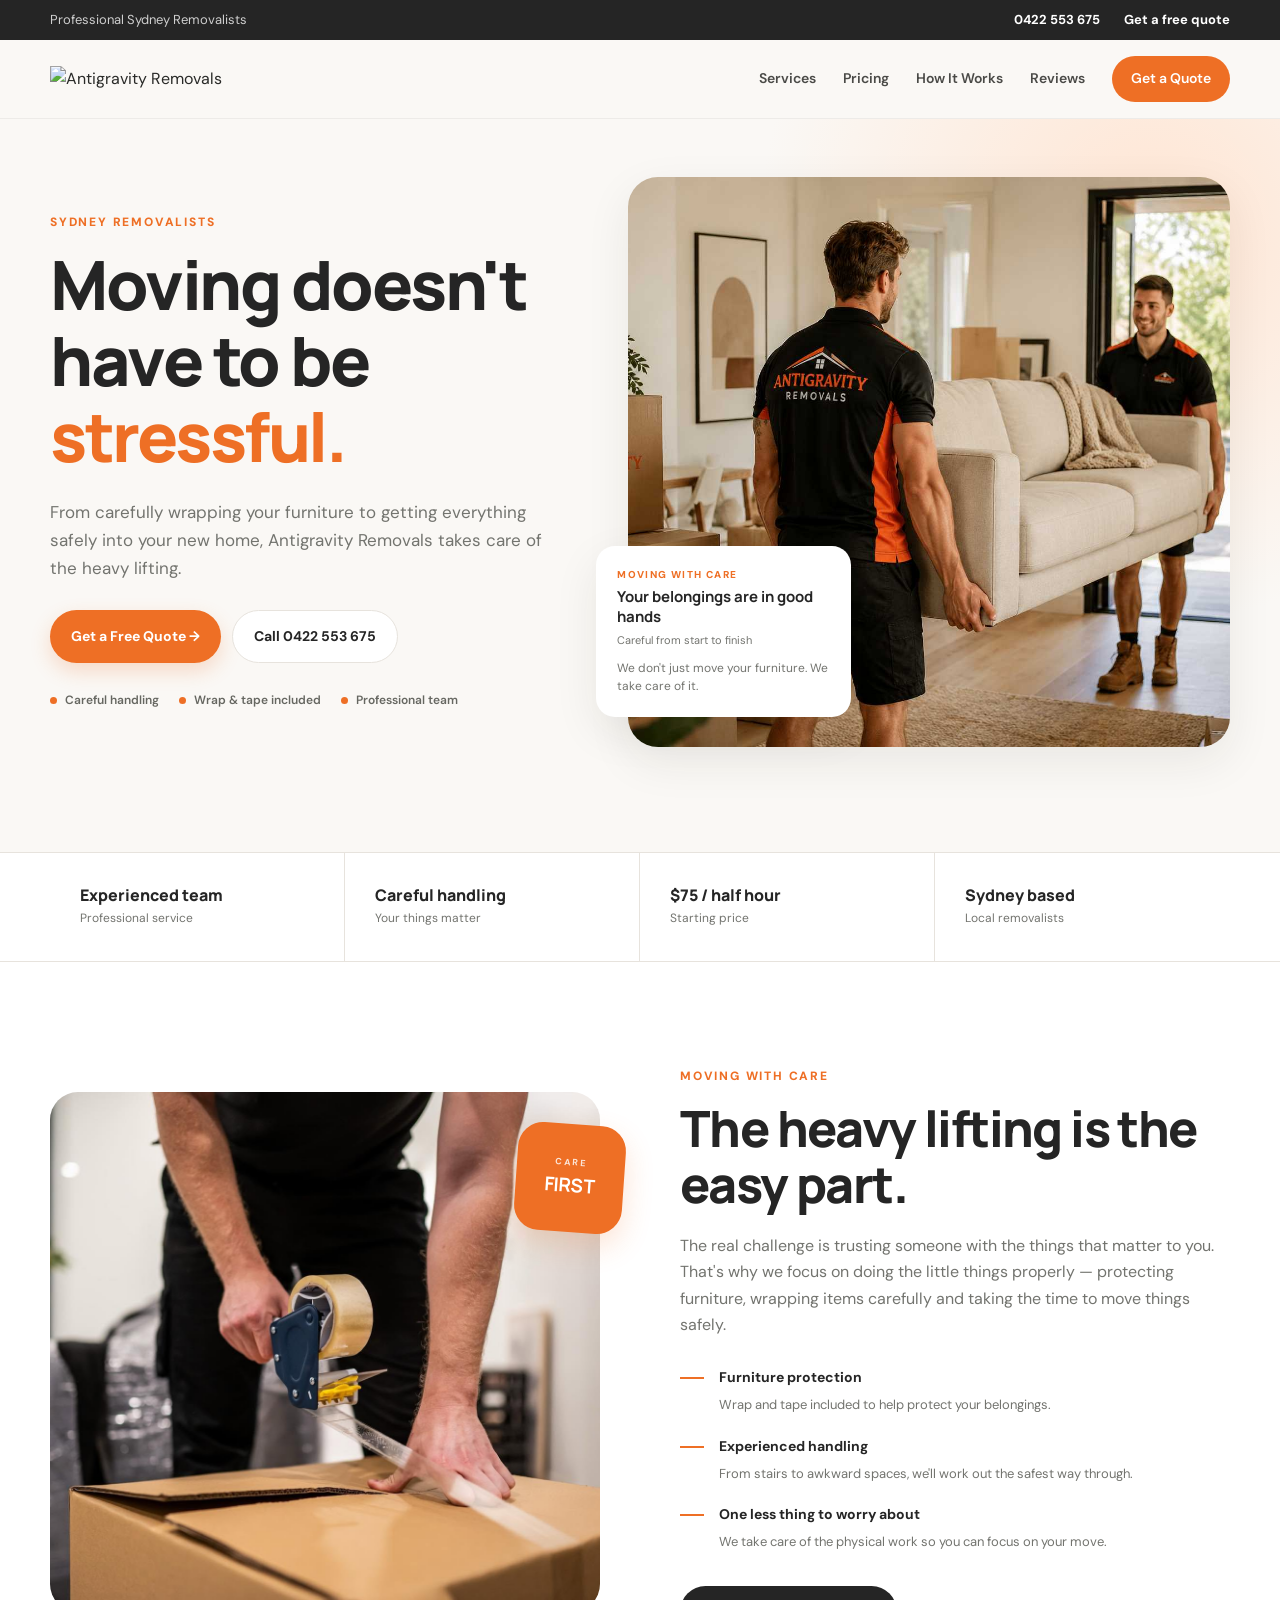
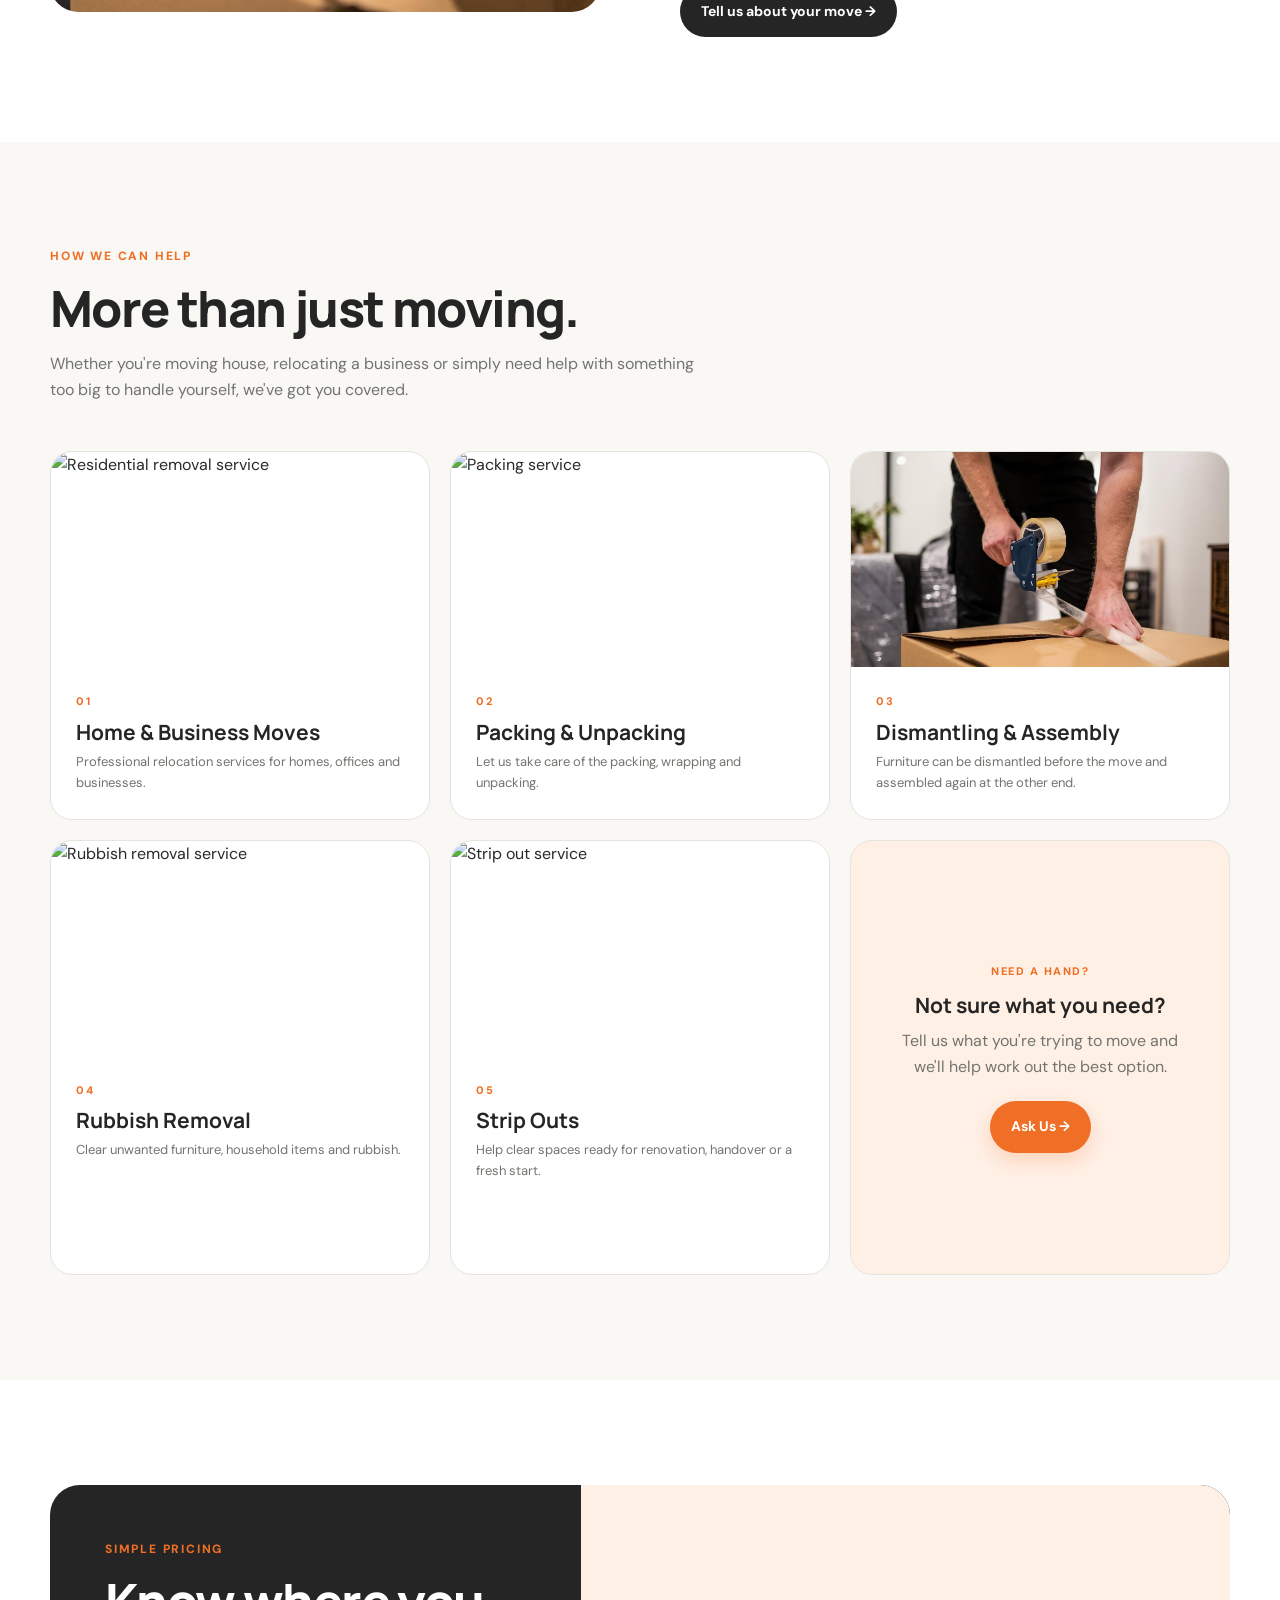
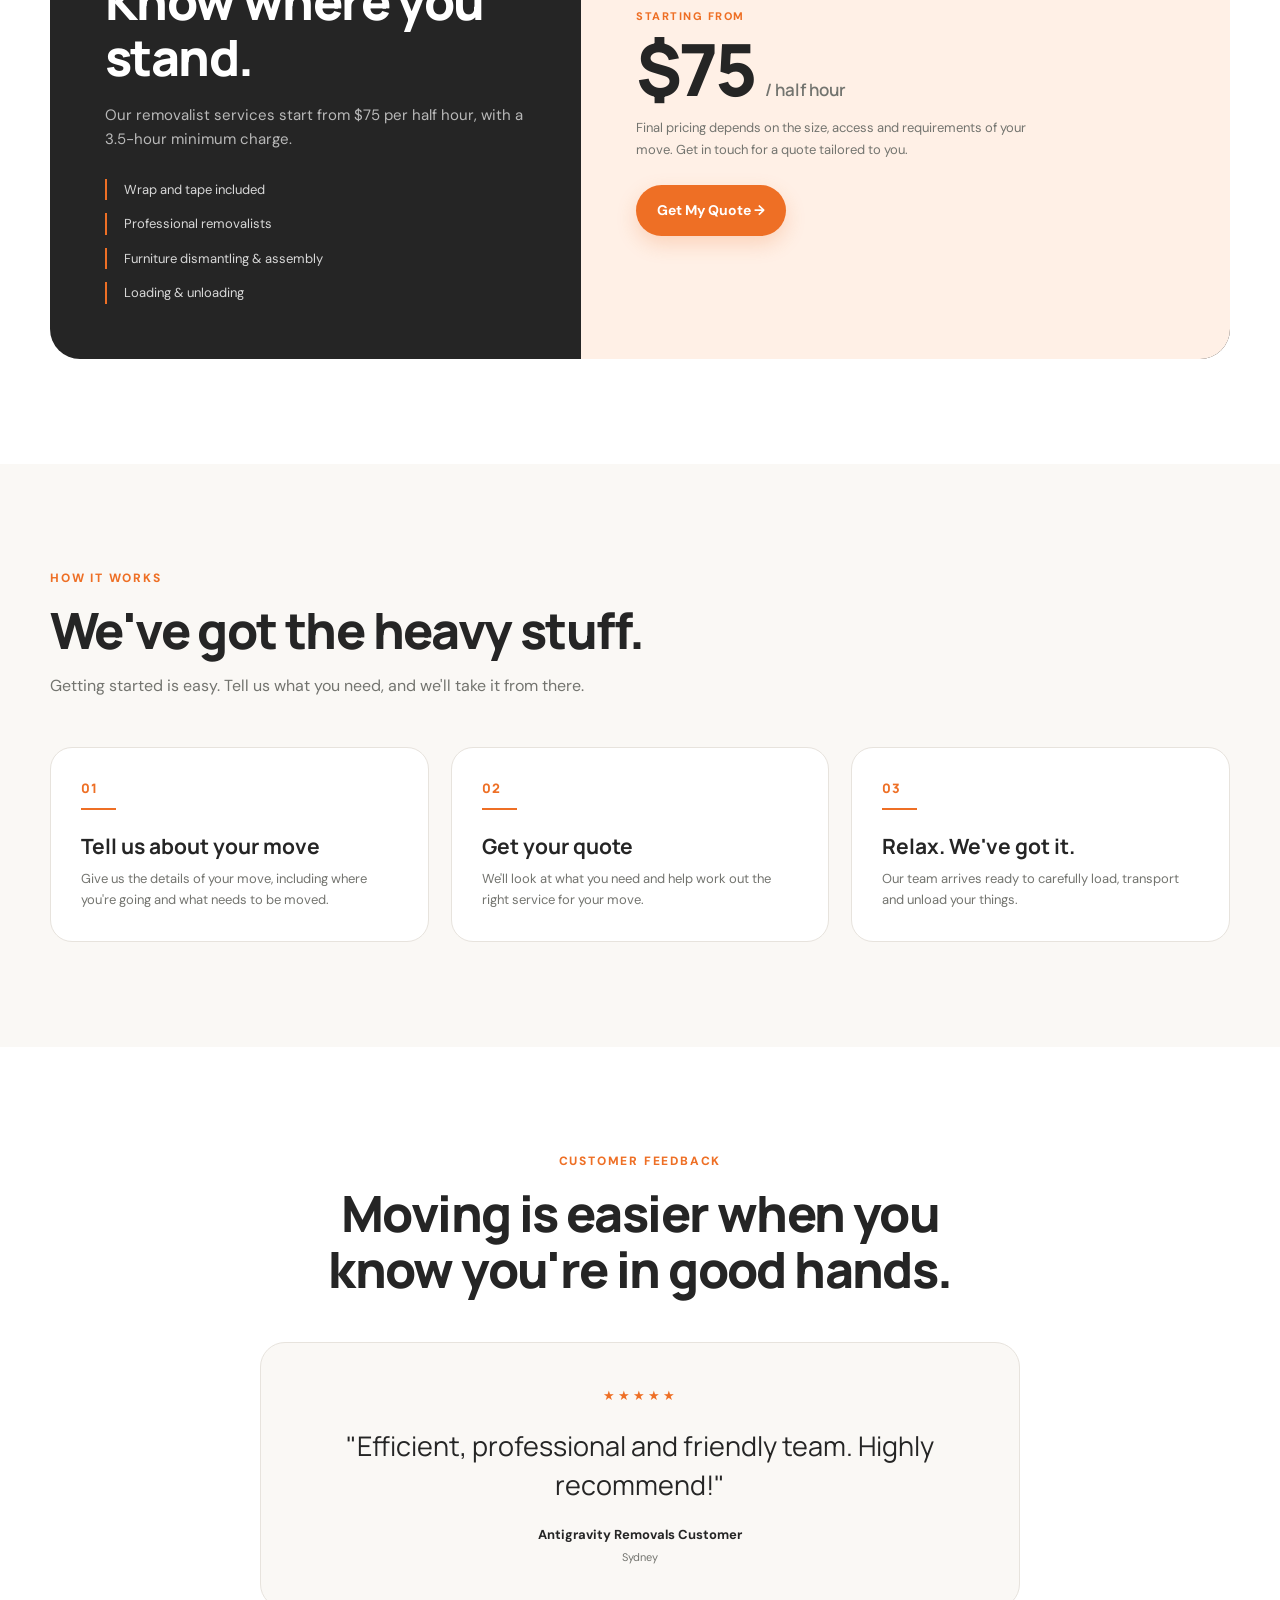
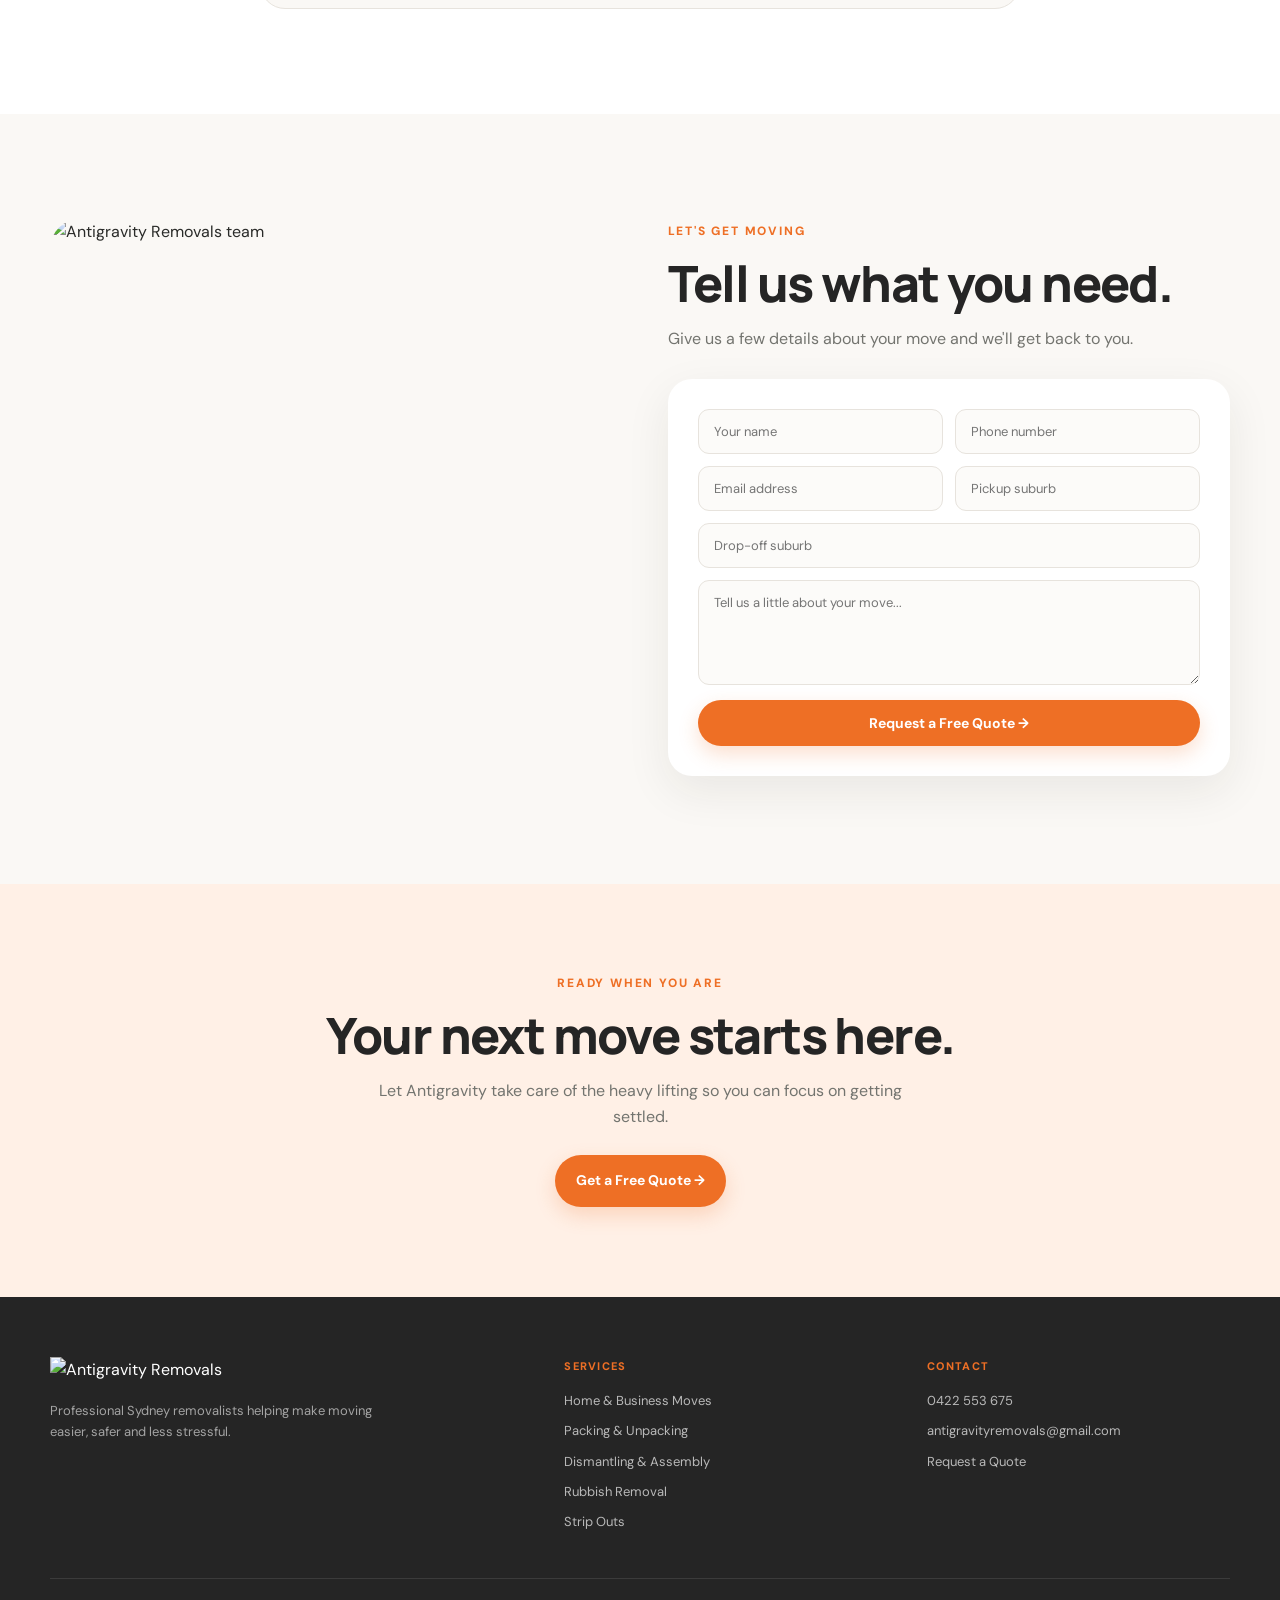
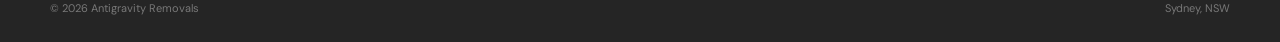
==== commit cb4b3c4b: "Update CSS variables and adjust styles in HTML" ====
--- a/antigravity/index.html
+++ b/antigravity/index.html
@@ -42,11 +42,12 @@
         :root {
 
             --orange: #ee6f25;
+            --orange-dark: #dc5d17;
             --orange-light: #fff0e6;
             --orange-soft: #f9d6bf;
 
             --charcoal: #252525;
-            --charcoal-light: #4d4d4d;
+            --charcoal-light: #555650;
 
             --cream: #faf8f5;
             --cream-dark: #f2eee9;
@@ -56,7 +57,7 @@
             --text: #292a28;
             --muted: #73746f;
 
-            --border: #e8e4de;
+            --border: #e7e3dd;
 
             --shadow:
                 0 15px 45px rgba(38, 35, 30, 0.08);
@@ -120,8 +121,7 @@
 
         button,
         input,
-        textarea,
-        select {
+        textarea {
 
             font-family: inherit;
 
@@ -279,7 +279,7 @@
 
             transform: translateY(-2px);
 
-            background: #df5f18;
+            background: var(--orange-dark);
 
             box-shadow:
                 0 12px 25px
@@ -345,7 +345,7 @@
 
         .topbar-inner {
 
-            min-height: 38px;
+            min-height: 40px;
 
             display: flex;
 
@@ -358,12 +358,13 @@
 
         .topbar-left {
 
-            color: rgba(
-                255,
-                255,
-                255,
-                .78
-            );
+            color:
+                rgba(
+                    255,
+                    255,
+                    255,
+                    .78
+                );
 
         }
 
@@ -372,7 +373,7 @@
 
             display: flex;
 
-            gap: 22px;
+            gap: 24px;
 
         }
 
@@ -402,7 +403,7 @@
                     250,
                     248,
                     245,
-                    .95
+                    .96
                 );
 
             position: sticky;
@@ -470,7 +471,8 @@
 
             color: #4a4a47;
 
-            transition: color .2s ease;
+            transition:
+                color .2s ease;
 
         }
 
@@ -490,7 +492,7 @@
 
             padding:
                 11px
-                18px;
+                19px;
 
             border-radius: 999px;
 
@@ -500,9 +502,7 @@
         .nav-quote:hover {
 
             background:
-                #df5f18;
-
-            color: white !important;
+                var(--orange-dark);
 
         }
 
@@ -533,14 +533,16 @@
             padding:
                 58px
                 0
-                100px;
+                105px;
 
             background:
+
                 radial-gradient(
                     circle at 90% 15%,
                     #ffe5d3 0,
                     transparent 30%
                 ),
+
                 var(--cream);
 
             overflow: hidden;
@@ -566,7 +568,7 @@
         .hero-copy {
 
             padding:
-                30px
+                25px
                 0;
 
         }
@@ -616,7 +618,7 @@
 
             flex-wrap: wrap;
 
-            gap: 17px;
+            gap: 20px;
 
             margin-top: 28px;
 
@@ -629,7 +631,7 @@
 
             align-items: center;
 
-            gap: 7px;
+            gap: 8px;
 
             font-size: 12px;
 
@@ -640,122 +642,131 @@
         }
 
 
-        .trust-check {
-
-            width: 21px;
-
-            height: 21px;
-
-            display: grid;
-
-            place-items: center;
+        .trust-dot {
+
+            width: 7px;
+
+            height: 7px;
 
             border-radius: 50%;
 
-            background:
-                var(--orange-light);
+            background: var(--orange);
+
+        }
+
+
+        /* HERO IMAGE */
+
+        .hero-visual {
+
+            position: relative;
+
+        }
+
+
+        .hero-image {
+
+            height: 570px;
+
+            object-fit: cover;
+
+            border-radius: 30px;
+
+            box-shadow: var(--shadow);
+
+        }
+
+
+        /* =====================================================
+           HERO FLOATING CARD
+        ===================================================== */
+
+        .hero-card {
+
+            position: absolute;
+
+            left: -32px;
+
+            bottom: 30px;
+
+            width: 255px;
+
+            padding: 21px;
+
+            background: white;
+
+            border-radius: 19px;
+
+            box-shadow: var(--shadow);
+
+            cursor: pointer;
+
+            transition:
+                transform .25s ease,
+                box-shadow .25s ease;
+
+        }
+
+
+        .hero-card:hover {
+
+            transform:
+                translateY(-4px);
+
+            box-shadow:
+                var(--shadow-hover);
+
+        }
+
+
+        .hero-card-top {
+
+            margin-bottom: 10px;
+
+        }
+
+
+        .hero-card-label {
 
             color: var(--orange);
 
+            font-size: 10px;
+
+            font-weight: 800;
+
+            text-transform: uppercase;
+
+            letter-spacing: 1.4px;
+
+            margin-bottom: 4px;
+
+        }
+
+
+        .hero-card strong {
+
+            display: block;
+
+            color: var(--charcoal);
+
+            font-family: "Manrope", sans-serif;
+
+            font-size: 15px;
+
+            line-height: 1.35;
+
+        }
+
+
+        .hero-card-subtitle {
+
+            display: block;
+
+            color: var(--muted);
+
             font-size: 11px;
 
-            font-weight: 900;
-
-        }
-
-
-        /* HERO IMAGE */
-
-        .hero-visual {
-
-            position: relative;
-
-        }
-
-
-        .hero-image {
-
-            height: 570px;
-
-            object-fit: cover;
-
-            border-radius: 30px;
-
-            box-shadow: var(--shadow);
-
-        }
-
-
-        .hero-card {
-
-            position: absolute;
-
-            left: -32px;
-
-            bottom: 30px;
-
-            width: 245px;
-
-            padding: 20px;
-
-            background: white;
-
-            border-radius: 18px;
-
-            box-shadow: var(--shadow);
-
-        }
-
-
-        .hero-card-top {
-
-            display: flex;
-
-            align-items: center;
-
-            gap: 10px;
-
-            margin-bottom: 9px;
-
-        }
-
-
-        .hero-card-icon {
-
-            width: 39px;
-
-            height: 39px;
-
-            border-radius: 50%;
-
-            display: grid;
-
-            place-items: center;
-
-            background:
-                var(--orange-light);
-
-            color: var(--orange);
-
-            font-weight: 900;
-
-        }
-
-
-        .hero-card strong {
-
-            display: block;
-
-            font-size: 14px;
-
-        }
-
-
-        .hero-card span {
-
-            color: var(--muted);
-
-            font-size: 11px;
+            margin-top: 3px;
 
         }
 
@@ -764,13 +775,13 @@
 
             font-size: 12px;
 
-            line-height: 1.5;
+            line-height: 1.55;
 
         }
 
 
         /* =====================================================
-           TRUST STRIP
+           TRUST / KPI STRIP
         ===================================================== */
 
         .trust-strip {
@@ -793,29 +804,29 @@
             display: grid;
 
             grid-template-columns:
-                repeat(4,1fr);
+                repeat(4, 1fr);
 
         }
 
 
         .trust-item {
 
-            padding: 23px 18px;
+            min-height: 108px;
+
+            padding:
+                22px
+                30px;
 
             display: flex;
 
             align-items: center;
 
             justify-content: center;
-
-            gap: 11px;
 
             border-right:
                 1px solid
                 var(--border);
 
-            text-align: center;
-
         }
 
 
@@ -826,50 +837,41 @@
         }
 
 
-        .trust-item-icon {
-
-            width: 35px;
-
-            height: 35px;
-
-            border-radius: 50%;
-
-            background:
-                var(--orange-light);
-
-            color: var(--orange);
-
-            display: grid;
-
-            place-items: center;
-
-            font-size: 14px;
+        .trust-item-content {
+
+            width: 100%;
+
+            text-align: left;
+
+        }
+
+
+        .trust-item strong {
+
+            display: block;
+
+            color: var(--charcoal);
+
+            font-family: "Manrope", sans-serif;
+
+            font-size: 16px;
 
             font-weight: 800;
 
-            flex-shrink: 0;
-
-        }
-
-
-        .trust-item strong {
+            line-height: 1.25;
+
+            margin-bottom: 4px;
+
+        }
+
+
+        .trust-item span {
 
             display: block;
 
-            font-size: 13px;
-
-            color: var(--charcoal);
-
-        }
-
-
-        .trust-item span {
-
-            display: block;
-
-            font-size: 11px;
-
             color: var(--muted);
+
+            font-size: 12px;
 
         }
 
@@ -880,7 +882,9 @@
 
         .intro {
 
-            padding: 105px 0;
+            padding:
+                105px
+                0;
 
             background: white;
 
@@ -920,114 +924,127 @@
         }
 
 
+        /* CARE FIRST BADGE */
+
         .intro-accent {
 
             position: absolute;
 
-            right: -25px;
-
-            top: 35px;
-
-            width: 95px;
-
-            height: 95px;
-
-            background:
-                var(--orange);
-
-            border-radius: 24px;
-
-            opacity: .95;
-
-        }
-
-
-        .intro-accent::after {
-
-            content: "✓";
-
-            position: absolute;
-
-            inset: 0;
+            right: -24px;
+
+            top: 32px;
+
+            width: 108px;
+
+            height: 108px;
+
+            background: var(--orange);
+
+            border-radius: 25px;
+
+            display: flex;
+
+            flex-direction: column;
+
+            align-items: center;
+
+            justify-content: center;
+
+            color: white;
+
+            box-shadow:
+                0 12px 30px
+                rgba(238,111,37,.2);
+
+            transform: rotate(4deg);
+
+        }
+
+
+        .intro-accent span {
+
+            font-size: 9px;
+
+            font-weight: 700;
+
+            letter-spacing: 2px;
+
+            opacity: .82;
+
+        }
+
+
+        .intro-accent strong {
+
+            font-family: "Manrope", sans-serif;
+
+            font-size: 19px;
+
+            letter-spacing: -.5px;
+
+        }
+
+
+        .intro-copy {
+
+            max-width: 550px;
+
+        }
+
+
+        .intro h2 {
+
+            margin-bottom: 21px;
+
+        }
+
+
+        .intro-description {
+
+            font-size: 16px;
+
+            margin-bottom: 28px;
+
+        }
+
+
+        /* =====================================================
+           CARE LIST
+        ===================================================== */
+
+        .care-list {
 
             display: grid;
 
-            place-items: center;
-
-            color: white;
-
-            font-size: 30px;
-
-            font-weight: 800;
-
-        }
-
-
-        .intro-copy {
-
-            max-width: 550px;
-
-        }
-
-
-        .intro h2 {
-
-            margin-bottom: 21px;
-
-        }
-
-
-        .intro-description {
-
-            font-size: 16px;
-
-            margin-bottom: 28px;
-
-        }
-
-
-        .care-list {
-
-            display: grid;
+            gap: 17px;
+
+            margin-bottom: 31px;
+
+        }
+
+
+        .care-item {
+
+            display: flex;
 
             gap: 15px;
 
-            margin-bottom: 30px;
-
-        }
-
-
-        .care-item {
-
-            display: flex;
-
-            gap: 12px;
-
             align-items: flex-start;
 
         }
 
 
-        .care-icon {
-
-            flex: 0 0 34px;
-
-            height: 34px;
-
-            border-radius: 10px;
-
-            background:
-                var(--orange-light);
-
-            display: grid;
-
-            place-items: center;
-
-            color: var(--orange);
-
-            font-size: 13px;
-
-            font-weight: 800;
+        .care-line {
+
+            width: 24px;
+
+            height: 2px;
+
+            background: var(--orange);
+
+            margin-top: 11px;
+
+            flex-shrink: 0;
 
         }
 
@@ -1060,7 +1077,9 @@
 
         .services {
 
-            padding: 105px 0;
+            padding:
+                105px
+                0;
 
             background:
                 var(--cream);
@@ -1165,49 +1184,81 @@
 
         .service-content {
 
-            padding: 24px;
-
-        }
-
-
-        .service-icon {
-
-            width: 43px;
-
-            height: 43px;
-
-            border-radius: 13px;
+            padding: 25px;
+
+        }
+
+
+        .service-number {
+
+            color: var(--orange);
+
+            font-size: 11px;
+
+            font-weight: 800;
+
+            letter-spacing: 1.5px;
+
+            margin-bottom: 10px;
+
+        }
+
+
+        .service-content h3 {
+
+            margin-bottom: 8px;
+
+        }
+
+
+        .service-content p {
+
+            font-size: 13px;
+
+            line-height: 1.6;
+
+        }
+
+
+        /* SPECIAL CTA CARD */
+
+        .service-card-special {
 
             background:
                 var(--orange-light);
 
-            color: var(--orange);
-
-            display: grid;
-
-            place-items: center;
-
-            font-size: 16px;
-
-            font-weight: 800;
-
-            margin-bottom: 16px;
-
-        }
-
-
-        .service-content h3 {
-
-            margin-bottom: 8px;
-
-        }
-
-
-        .service-content p {
-
-            font-size: 13px;
-
-            line-height: 1.6;
+            display: flex;
+
+            align-items: center;
+
+            justify-content: center;
+
+            min-height: 435px;
+
+            padding: 35px;
+
+            text-align: center;
+
+        }
+
+
+        .service-card-special .service-number {
+
+            margin-bottom: 14px;
+
+        }
+
+
+        .service-card-special h3 {
+
+            margin-bottom: 10px;
+
+        }
+
+
+        .service-card-special p {
+
+            margin-bottom: 21px;
 
         }
 
@@ -1218,7 +1269,9 @@
 
         .pricing {
 
-            padding: 105px 0;
+            padding:
+                105px
+                0;
 
             background: white;
 
@@ -1284,18 +1337,18 @@
 
             display: grid;
 
-            gap: 11px;
+            gap: 13px;
 
         }
 
 
         .pricing-point {
 
-            display: flex;
-
-            align-items: center;
-
-            gap: 9px;
+            padding-left: 17px;
+
+            border-left:
+                2px solid
+                var(--orange);
 
             font-size: 13px;
 
@@ -1310,37 +1363,6 @@
         }
 
 
-        .pricing-point::before {
-
-            content: "✓";
-
-            width: 21px;
-
-            height: 21px;
-
-            border-radius: 50%;
-
-            background:
-                rgba(
-                    238,
-                    111,
-                    37,
-                    .2
-                );
-
-            color: var(--orange);
-
-            display: grid;
-
-            place-items: center;
-
-            font-size: 10px;
-
-            font-weight: 900;
-
-        }
-
-
         .price-area {
 
             background:
@@ -1432,7 +1454,9 @@
 
         .process {
 
-            padding: 105px 0;
+            padding:
+                105px
+                0;
 
             background:
                 var(--cream);
@@ -1445,7 +1469,7 @@
             display: grid;
 
             grid-template-columns:
-                repeat(3,1fr);
+                repeat(3, 1fr);
 
             gap: 22px;
 
@@ -1471,26 +1495,35 @@
 
         .process-number {
 
-            width: 47px;
-
-            height: 47px;
-
-            border-radius: 50%;
+            color: var(--orange);
+
+            font-family: "Manrope", sans-serif;
+
+            font-size: 13px;
+
+            font-weight: 800;
+
+            letter-spacing: 1px;
+
+            margin-bottom: 25px;
+
+        }
+
+
+        .process-number::after {
+
+            content: "";
+
+            display: block;
+
+            width: 35px;
+
+            height: 2px;
 
             background:
-                var(--orange-light);
-
-            color: var(--orange);
-
-            display: grid;
-
-            place-items: center;
-
-            font-size: 13px;
-
-            font-weight: 800;
-
-            margin-bottom: 22px;
+                var(--orange);
+
+            margin-top: 9px;
 
         }
 
@@ -1515,7 +1548,9 @@
 
         .reviews {
 
-            padding: 105px 0;
+            padding:
+                105px
+                0;
 
             background: white;
 
@@ -1526,39 +1561,37 @@
 
             text-align: center;
 
-            max-width: 650px;
+            max-width: 680px;
 
             margin:
-                0 auto 45px;
-
-        }
-
-
-        .reviews-grid {
-
-            display: grid;
-
-            grid-template-columns:
-                repeat(3,1fr);
-
-            gap: 20px;
+                0
+                auto
+                45px;
 
         }
 
 
         .review-card {
+
+            max-width: 760px;
+
+            margin: 0 auto;
 
             background:
                 var(--cream);
 
-            border-radius: 22px;
-
-            padding: 30px;
+            border-radius: 25px;
+
+            padding:
+                42px
+                50px;
 
             border:
                 1px solid
                 var(--border);
 
+            text-align: center;
+
         }
 
 
@@ -1566,24 +1599,31 @@
 
             color: var(--orange);
 
-            letter-spacing: 2px;
-
-            font-size: 14px;
-
-            margin-bottom: 17px;
+            letter-spacing: 3px;
+
+            font-size: 13px;
+
+            margin-bottom: 20px;
 
         }
 
 
         .review-card blockquote {
 
-            font-size: 14px;
-
-            color: #555651;
-
-            margin-bottom: 22px;
-
-            line-height: 1.7;
+            font-family: "Manrope", sans-serif;
+
+            font-size:
+                clamp(
+                    20px,
+                    3vw,
+                    27px
+                );
+
+            line-height: 1.45;
+
+            color: var(--charcoal);
+
+            margin-bottom: 20px;
 
         }
 
@@ -1604,6 +1644,8 @@
             font-size: 11px;
 
             color: var(--muted);
+
+            margin-top: 2px;
 
         }
 
@@ -1614,7 +1656,9 @@
 
         .quote-section {
 
-            padding: 105px 0;
+            padding:
+                105px
+                0;
 
             background:
                 var(--cream);
@@ -1759,7 +1803,9 @@
 
         .final-cta {
 
-            padding: 90px 0;
+            padding:
+                90px
+                0;
 
             background:
                 var(--orange-light);
@@ -1774,7 +1820,9 @@
             max-width: 700px;
 
             margin:
-                0 auto 15px;
+                0
+                auto
+                15px;
 
         }
 
@@ -1784,7 +1832,9 @@
             max-width: 550px;
 
             margin:
-                0 auto 25px;
+                0
+                auto
+                25px;
 
         }
 
@@ -1941,7 +1991,7 @@
 
 
         /* =====================================================
-           RESPONSIVE
+           TABLET
         ===================================================== */
 
         @media (max-width: 950px) {
@@ -2048,6 +2098,10 @@
 
         }
 
+
+        /* =====================================================
+           MOBILE
+        ===================================================== */
 
         @media (max-width: 650px) {
 
@@ -2158,7 +2212,8 @@
 
                 bottom: auto;
 
-                width: calc(100% - 30px);
+                width:
+                    calc(100% - 30px);
 
                 margin:
                     -35px
@@ -2170,6 +2225,8 @@
             }
 
 
+            /* KPI STRIP */
+
             .trust-items {
 
                 grid-template-columns:
@@ -2180,7 +2237,11 @@
 
             .trust-item {
 
-                padding: 18px 10px;
+                min-height: 95px;
+
+                padding:
+                    18px
+                    15px;
 
                 border-bottom:
                     1px solid
@@ -2200,6 +2261,20 @@
             .trust-item:nth-child(4) {
 
                 border-bottom: 0;
+
+            }
+
+
+            .trust-item strong {
+
+                font-size: 14px;
+
+            }
+
+
+            .trust-item span {
+
+                font-size: 11px;
 
             }
 
@@ -2227,20 +2302,33 @@
 
             .intro-accent {
 
-                right: 10px;
-
-                width: 70px;
-
-                height: 70px;
-
-                border-radius: 18px;
+                right: 8px;
+
+                width: 78px;
+
+                height: 78px;
+
+                border-radius: 19px;
+
+            }
+
+
+            .intro-accent strong {
+
+                font-size: 16px;
+
+            }
+
+
+            .intro-accent span {
+
+                font-size: 7px;
 
             }
 
 
             .services-grid,
-            .process-grid,
-            .reviews-grid {
+            .process-grid {
 
                 grid-template-columns: 1fr;
 
@@ -2250,6 +2338,13 @@
             .service-image {
 
                 height: 220px;
+
+            }
+
+
+            .service-card-special {
+
+                min-height: 300px;
 
             }
 
@@ -2271,6 +2366,22 @@
             }
 
 
+            .price small {
+
+                font-size: 14px;
+
+            }
+
+
+            .review-card {
+
+                padding:
+                    32px
+                    22px;
+
+            }
+
+
             .quote-image {
 
                 height: 350px;
@@ -2280,22 +2391,23 @@
 
             .form-row {
 
+                grid-template-columns:
+                    1fr;
+
+            }
+
+
+            .quote-form {
+
+                padding: 22px;
+
+            }
+
+
+            .footer-grid {
+
                 grid-template-columns: 1fr;
 
-            }
-
-
-            .quote-form {
-
-                padding: 22px;
-
-            }
-
-
-            .footer-grid {
-
-                grid-template-columns: 1fr;
-
                 gap: 35px;
 
             }
@@ -2314,6 +2426,8 @@
 
             }
 
+
+            /* MOBILE BOTTOM CTA */
 
             .mobile-bar {
 
@@ -2396,6 +2510,7 @@
 
         <div class="container topbar-inner">
 
+
             <div class="topbar-left">
 
                 Professional Sydney Removalists
@@ -2409,11 +2524,13 @@
                     0422 553 675
                 </a>
 
+
                 <a href="#quote">
                     Get a free quote
                 </a>
 
             </div>
+
 
         </div>
 
@@ -2452,17 +2569,21 @@
                     Services
                 </a>
 
+
                 <a href="#pricing">
                     Pricing
                 </a>
 
+
                 <a href="#how-it-works">
                     How It Works
                 </a>
 
+
                 <a href="#reviews">
                     Reviews
                 </a>
+
 
                 <a
                     href="#quote"
@@ -2492,11 +2613,15 @@
 
 
     <!-- =====================================================
-         HERO
+         MAIN
     ===================================================== -->
 
     <main>
 
+
+        <!-- =================================================
+             HERO
+        ================================================== -->
 
         <section class="hero">
 
@@ -2566,9 +2691,7 @@
 
                         <div class="trust-pill">
 
-                            <div class="trust-check">
-                                ✓
-                            </div>
+                            <div class="trust-dot"></div>
 
                             Careful handling
 
@@ -2577,9 +2700,7 @@
 
                         <div class="trust-pill">
 
-                            <div class="trust-check">
-                                ✓
-                            </div>
+                            <div class="trust-dot"></div>
 
                             Wrap & tape included
 
@@ -2588,9 +2709,7 @@
 
                         <div class="trust-pill">
 
-                            <div class="trust-check">
-                                ✓
-                            </div>
+                            <div class="trust-dot"></div>
 
                             Professional team
 
@@ -2608,34 +2727,34 @@
 
 
                     <img
-                        src="images/moving-sofa.jpg"
-                        alt="Professional removalists carefully moving a sofa"
+                        src="images/hero.jpg"
+                        alt="Professional removalists carefully moving furniture"
                         class="hero-image"
                     >
 
 
-                    <div class="hero-card">
+                    <a
+                        href="#quote"
+                        class="hero-card"
+                    >
 
 
                         <div class="hero-card-top">
 
 
-                            <div class="hero-card-icon">
-                                ✓
+                            <div class="hero-card-label">
+                                Moving with care
                             </div>
 
 
-                            <div>
-
-                                <strong>
-                                    Your belongings are in good hands
-                                </strong>
-
-                                <span>
-                                    Careful from start to finish
-                                </span>
-
-                            </div>
+                            <strong>
+                                Your belongings are in good hands
+                            </strong>
+
+
+                            <span class="hero-card-subtitle">
+                                Careful from start to finish
+                            </span>
 
 
                         </div>
@@ -2649,7 +2768,7 @@
                         </p>
 
 
-                    </div>
+                    </a>
 
 
                 </div>
@@ -2662,7 +2781,7 @@
 
 
         <!-- =================================================
-             TRUST STRIP
+             KPI / TRUST STRIP
         ================================================== -->
 
         <section class="trust-strip">
@@ -2673,13 +2792,7 @@
 
                 <div class="trust-item">
 
-
-                    <div class="trust-item-icon">
-                        ✓
-                    </div>
-
-
-                    <div>
+                    <div class="trust-item-content">
 
                         <strong>
                             Experienced team
@@ -2691,19 +2804,12 @@
 
                     </div>
 
-
                 </div>
 
 
                 <div class="trust-item">
 
-
-                    <div class="trust-item-icon">
-                        ♡
-                    </div>
-
-
-                    <div>
+                    <div class="trust-item-content">
 
                         <strong>
                             Careful handling
@@ -2715,43 +2821,29 @@
 
                     </div>
 
-
                 </div>
 
 
                 <div class="trust-item">
 
-
-                    <div class="trust-item-icon">
-                        $
+                    <div class="trust-item-content">
+
+                        <strong>
+                            $75 / half hour
+                        </strong>
+
+                        <span>
+                            Starting price
+                        </span>
+
                     </div>
 
-
-                    <div>
-
-                        <strong>
-                            From $75 / half hour
-                        </strong>
-
-                        <span>
-                            Straightforward pricing
-                        </span>
-
-                    </div>
-
-
                 </div>
 
 
                 <div class="trust-item">
 
-
-                    <div class="trust-item-icon">
-                        ★
-                    </div>
-
-
-                    <div>
+                    <div class="trust-item-content">
 
                         <strong>
                             Sydney based
@@ -2763,7 +2855,6 @@
 
                     </div>
 
-
                 </div>
 
 
@@ -2774,7 +2865,7 @@
 
 
         <!-- =================================================
-             INTRO
+             MOVING WITH CARE
         ================================================== -->
 
         <section class="intro">
@@ -2793,7 +2884,17 @@
                     >
 
 
-                    <div class="intro-accent"></div>
+                    <div class="intro-accent">
+
+                        <span>
+                            CARE
+                        </span>
+
+                        <strong>
+                            FIRST
+                        </strong>
+
+                    </div>
 
 
                 </div>
@@ -2834,11 +2935,7 @@
 
                         <div class="care-item">
 
-
-                            <div class="care-icon">
-                                ✓
-                            </div>
-
+                            <div class="care-line"></div>
 
                             <div>
 
@@ -2852,17 +2949,12 @@
 
                             </div>
 
-
                         </div>
 
 
                         <div class="care-item">
 
-
-                            <div class="care-icon">
-                                ✓
-                            </div>
-
+                            <div class="care-line"></div>
 
                             <div>
 
@@ -2876,17 +2968,12 @@
 
                             </div>
 
-
                         </div>
 
 
                         <div class="care-item">
 
-
-                            <div class="care-icon">
-                                ✓
-                            </div>
-
+                            <div class="care-line"></div>
 
                             <div>
 
@@ -2899,7 +2986,6 @@
                                 </span>
 
                             </div>
-
 
                         </div>
 
@@ -2970,6 +3056,8 @@
                 <div class="services-grid">
 
 
+                    <!-- SERVICE 1 -->
+
                     <article class="service-card">
 
 
@@ -2985,17 +3073,14 @@
 
                         <div class="service-content">
 
-
-                            <div class="service-icon">
+                            <div class="service-number">
                                 01
                             </div>
-
 
                             <h3>
                                 Home & Business Moves
                             </h3>
 
-
                             <p>
 
                                 Professional relocation services
@@ -3003,13 +3088,14 @@
 
                             </p>
 
-
                         </div>
 
 
                     </article>
 
 
+
+                    <!-- SERVICE 2 -->
 
                     <article class="service-card">
 
@@ -3026,17 +3112,14 @@
 
                         <div class="service-content">
 
-
-                            <div class="service-icon">
+                            <div class="service-number">
                                 02
                             </div>
-
 
                             <h3>
                                 Packing & Unpacking
                             </h3>
 
-
                             <p>
 
                                 Let us take care of the packing,
@@ -3044,13 +3127,14 @@
 
                             </p>
 
-
                         </div>
 
 
                     </article>
 
 
+
+                    <!-- SERVICE 3 -->
 
                     <article class="service-card">
 
@@ -3059,7 +3143,7 @@
 
                             <img
                                 src="images/wrapping.jpg"
-                                alt="Furniture wrapping service"
+                                alt="Furniture dismantling and assembly"
                             >
 
                         </div>
@@ -3067,17 +3151,14 @@
 
                         <div class="service-content">
 
-
-                            <div class="service-icon">
+                            <div class="service-number">
                                 03
                             </div>
-
 
                             <h3>
                                 Dismantling & Assembly
                             </h3>
 
-
                             <p>
 
                                 Furniture can be dismantled before
@@ -3086,13 +3167,14 @@
 
                             </p>
 
-
                         </div>
 
 
                     </article>
 
 
+
+                    <!-- SERVICE 4 -->
 
                     <article class="service-card">
 
@@ -3109,17 +3191,14 @@
 
                         <div class="service-content">
 
-
-                            <div class="service-icon">
+                            <div class="service-number">
                                 04
                             </div>
-
 
                             <h3>
                                 Rubbish Removal
                             </h3>
 
-
                             <p>
 
                                 Clear unwanted furniture,
@@ -3127,13 +3206,14 @@
 
                             </p>
 
-
                         </div>
 
 
                     </article>
 
 
+
+                    <!-- SERVICE 5 -->
 
                     <article class="service-card">
 
@@ -3150,17 +3230,14 @@
 
                         <div class="service-content">
 
-
-                            <div class="service-icon">
+                            <div class="service-number">
                                 05
                             </div>
-
 
                             <h3>
                                 Strip Outs
                             </h3>
 
-
                             <p>
 
                                 Help clear spaces ready for
@@ -3168,7 +3245,6 @@
 
                             </p>
 
-
                         </div>
 
 
@@ -3176,35 +3252,16 @@
 
 
 
-                    <article
-                        class="service-card"
-                        style="
-                            display:flex;
-                            align-items:center;
-                            justify-content:center;
-                            background:var(--orange-light);
-                            min-height:435px;
-                        "
-                    >
-
-
-                        <div
-                            class="service-content"
-                            style="
-                                text-align:center;
-                                padding:35px;
-                            "
-                        >
-
-
-                            <div
-                                class="service-icon"
-                                style="
-                                    margin-left:auto;
-                                    margin-right:auto;
-                                "
-                            >
-                                +
+                    <!-- SERVICE CTA -->
+
+                    <article class="service-card service-card-special">
+
+
+                        <div>
+
+
+                            <div class="service-number">
+                                NEED A HAND?
                             </div>
 
 
@@ -3213,12 +3270,7 @@
                             </h3>
 
 
-                            <p
-                                style="
-                                    margin-top:10px;
-                                    margin-bottom:20px;
-                                "
-                            >
+                            <p>
 
                                 Tell us what you're trying to move
                                 and we'll help work out the best option.
@@ -3368,7 +3420,7 @@
 
 
         <!-- =================================================
-             PROCESS
+             HOW IT WORKS
         ================================================== -->
 
         <section
@@ -3493,7 +3545,7 @@
 
 
         <!-- =================================================
-             REVIEWS
+             REVIEW
         ================================================== -->
 
         <section
@@ -3522,99 +3574,34 @@
 
 
 
-                <div class="reviews-grid">
-
-
-                    <article class="review-card">
-
-
-                        <div class="stars">
-                            ★★★★★
-                        </div>
-
-
-                        <blockquote>
-
-                            "Efficient, professional and friendly
-                            team. Highly recommend!"
-
-                        </blockquote>
-
-
-                        <div class="review-name">
-                            Antigravity Removals Customer
-                        </div>
-
-
-                        <div class="review-location">
-                            Sydney
-                        </div>
-
-
-                    </article>
-
-
-
-                    <article class="review-card">
-
-
-                        <div class="stars">
-                            ★★★★★
-                        </div>
-
-
-                        <blockquote>
-
-                            "Professional service and careful
-                            handling from start to finish."
-
-                        </blockquote>
-
-
-                        <div class="review-name">
-                            Customer Review
-                        </div>
-
-
-                        <div class="review-location">
-                            Sydney
-                        </div>
-
-
-                    </article>
-
-
-
-                    <article class="review-card">
-
-
-                        <div class="stars">
-                            ★★★★★
-                        </div>
-
-
-                        <blockquote>
-
-                            "Friendly, helpful and made the move
-                            much less stressful."
-
-                        </blockquote>
-
-
-                        <div class="review-name">
-                            Customer Review
-                        </div>
-
-
-                        <div class="review-location">
-                            Sydney
-                        </div>
-
-
-                    </article>
+                <div class="review-card">
+
+
+                    <div class="stars">
+                        ★★★★★
+                    </div>
+
+
+                    <blockquote>
+
+                        "Efficient, professional and friendly
+                        team. Highly recommend!"
+
+                    </blockquote>
+
+
+                    <div class="review-name">
+                        Antigravity Removals Customer
+                    </div>
+
+
+                    <div class="review-location">
+                        Sydney
+                    </div>
 
 
                 </div>
+
 
             </div>
 
@@ -3668,7 +3655,6 @@
                         and we'll get back to you.
 
                     </p>
-
 
 
                     <form
@@ -3700,7 +3686,6 @@
                         </div>
 
 
-
                         <div class="form-row">
 
 
@@ -3722,7 +3707,6 @@
                         </div>
 
 
-
                         <input
                             type="text"
                             name="destination"
@@ -3730,12 +3714,10 @@
                         >
 
 
-
                         <textarea
                             name="message"
                             placeholder="Tell us a little about your move..."
                         ></textarea>
-
 
 
                         <button
@@ -3941,7 +3923,7 @@
 
 
     <!-- =====================================================
-         MOBILE CTA
+         MOBILE BOTTOM CTA
     ===================================================== -->
 
     <div class="mobile-bar">
@@ -3952,7 +3934,7 @@
             class="mobile-call"
         >
 
-            📞 Call Us
+            Call Us
 
         </a>
 
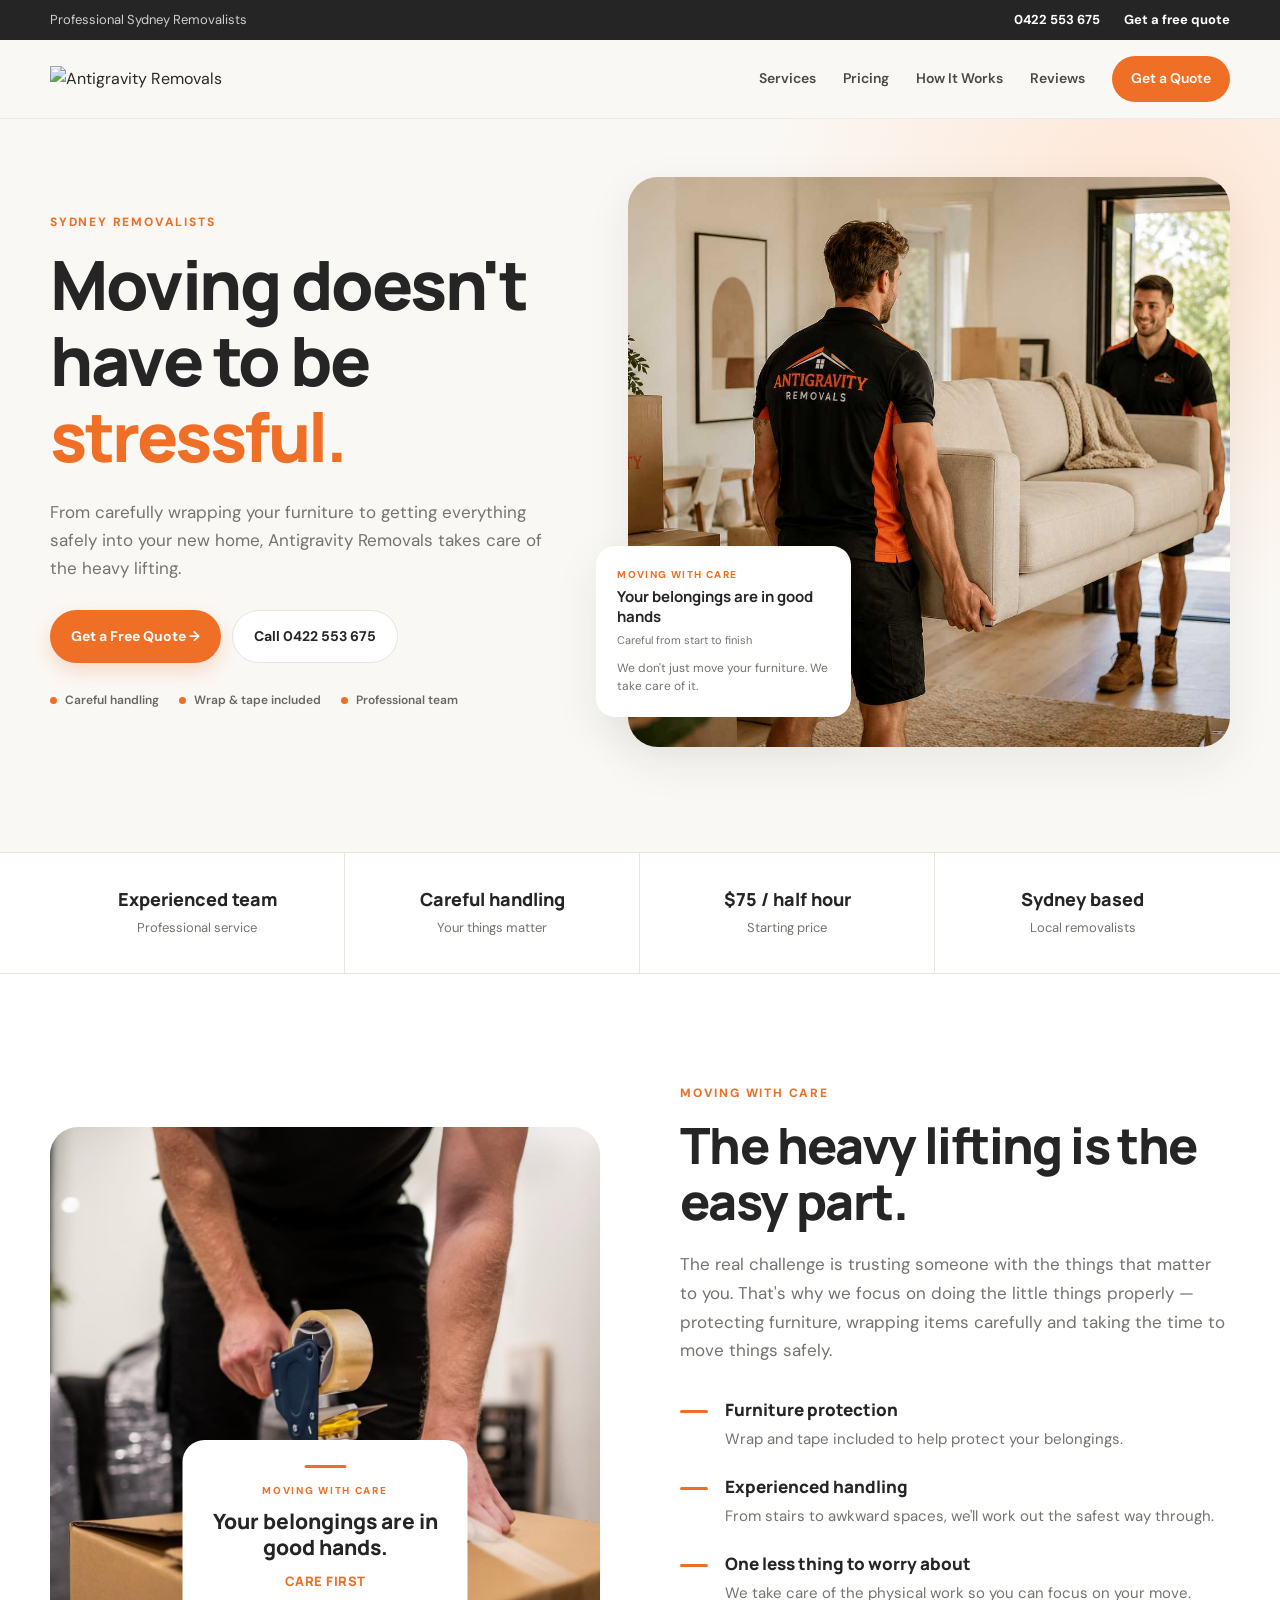
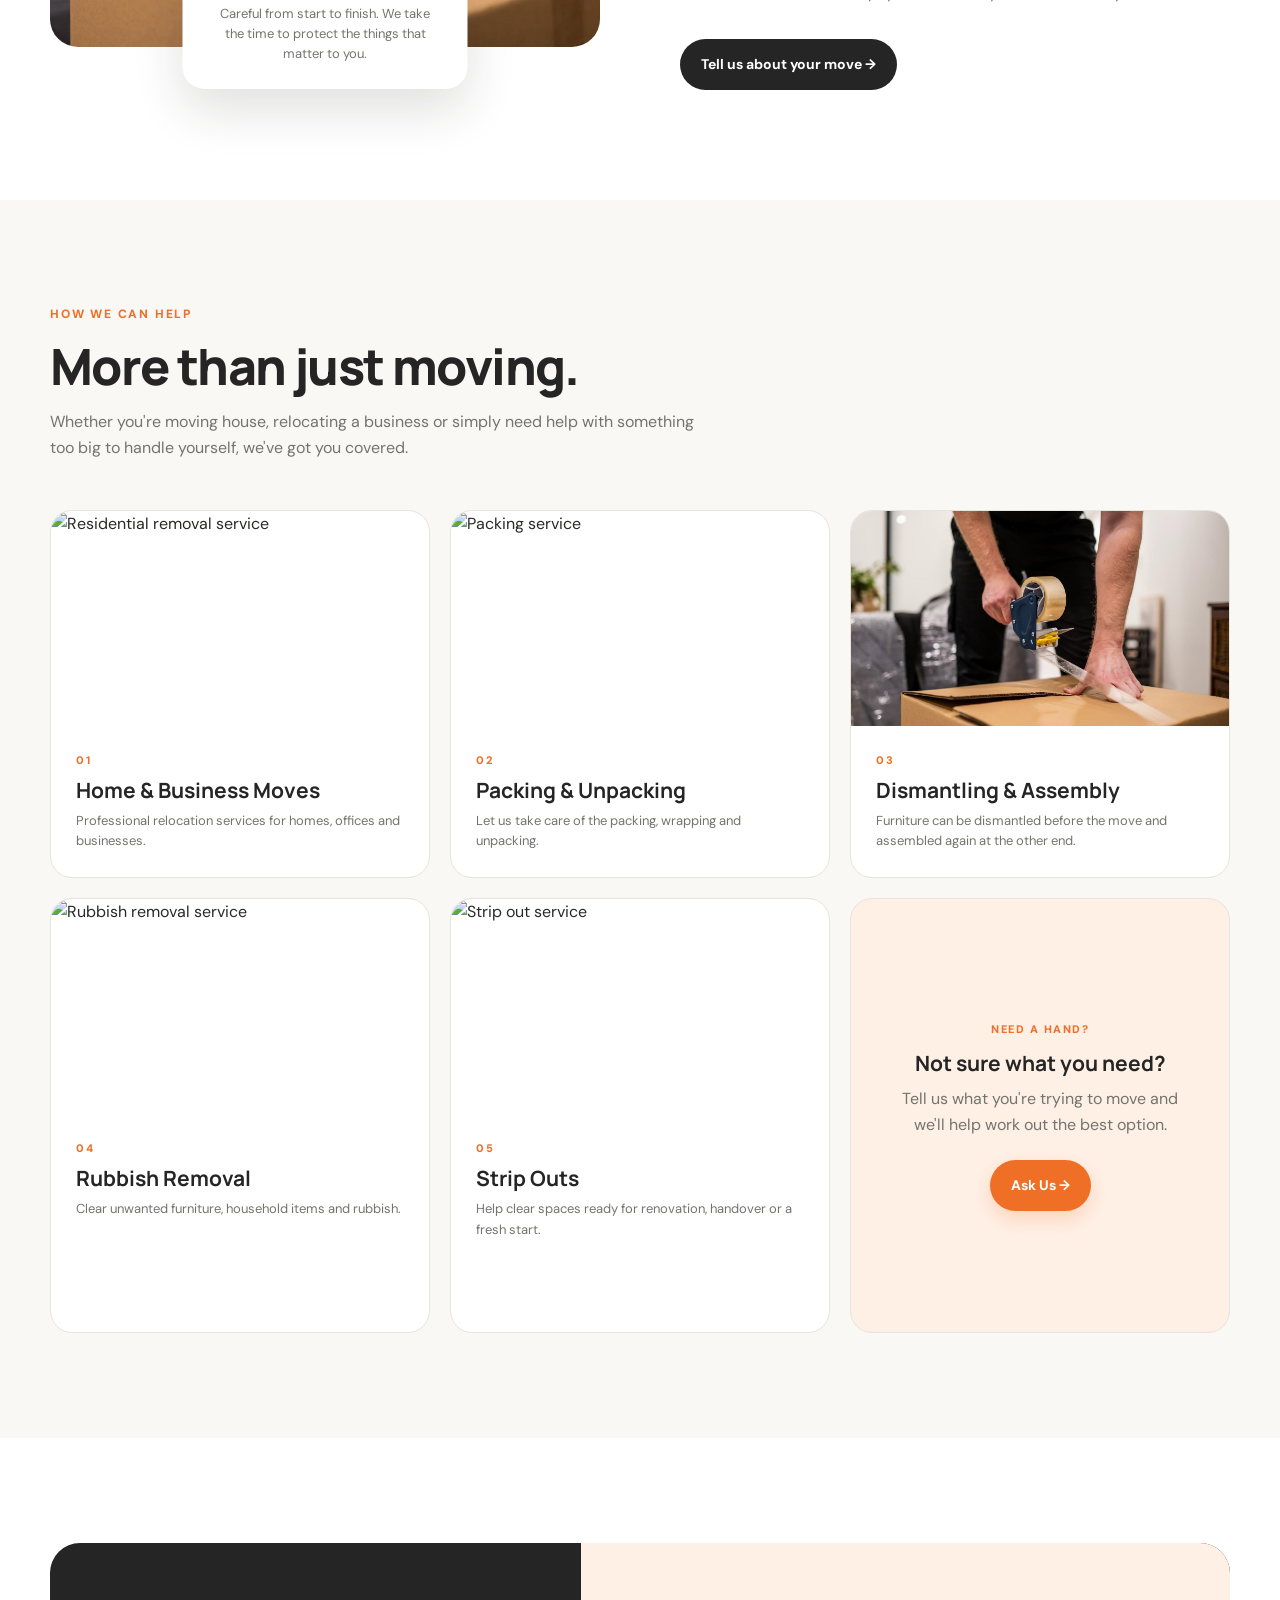
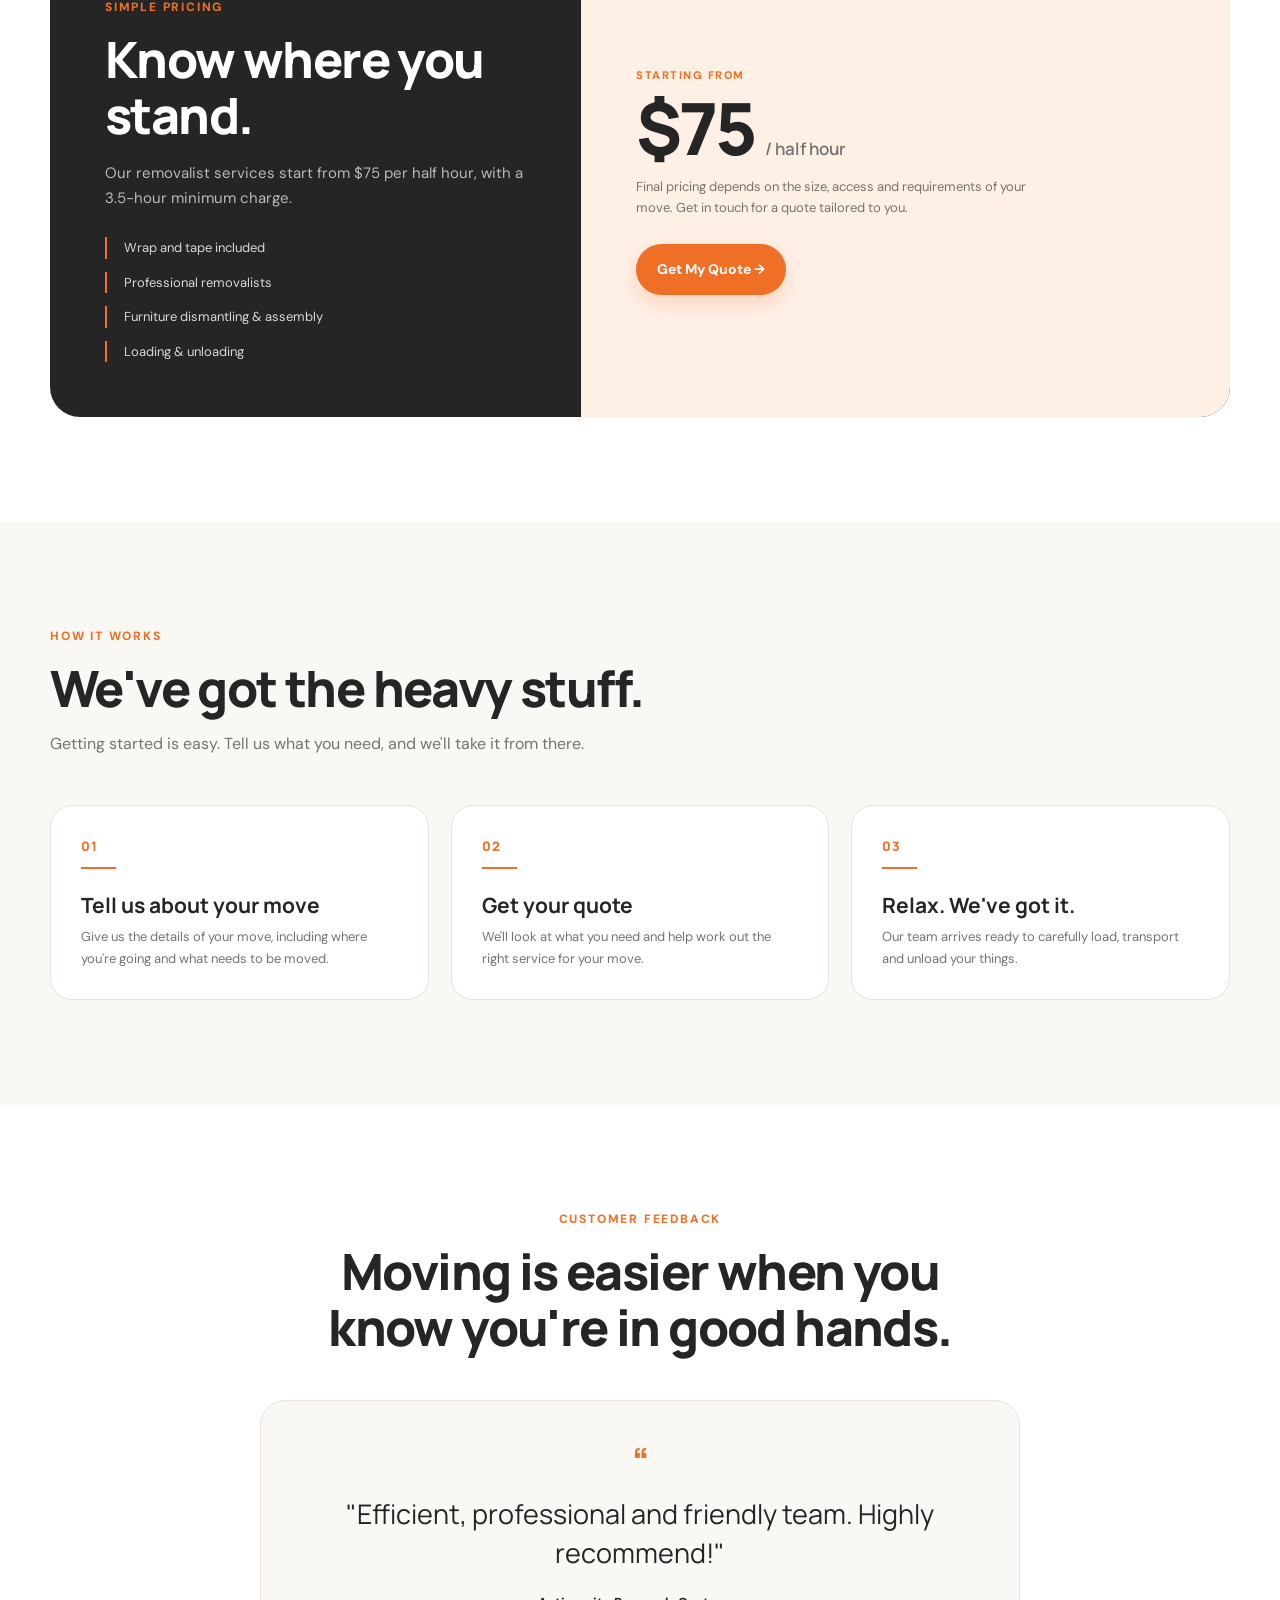
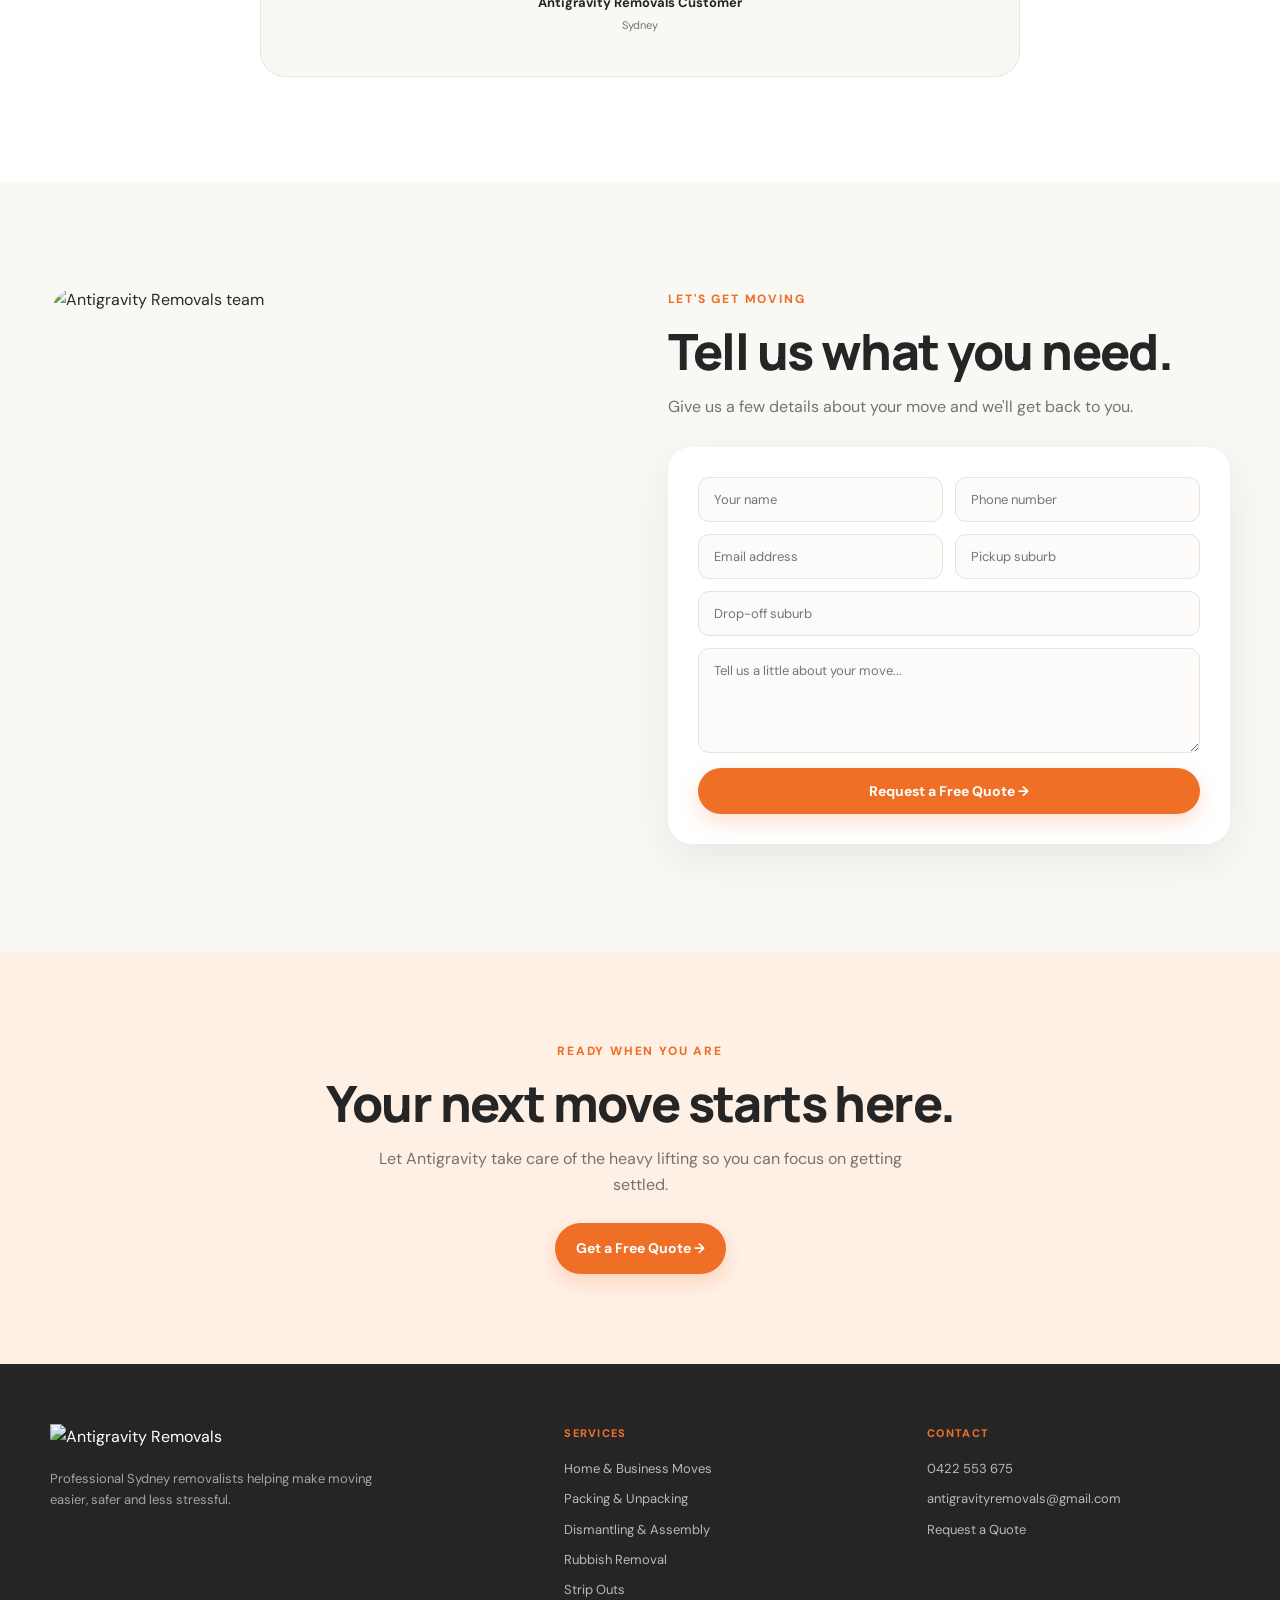
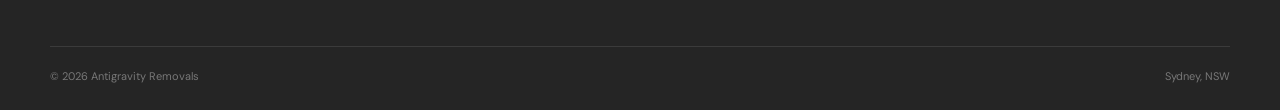
==== commit 8b930430: "Refactor CSS variables and update HTML structure Removed unused CSS variables and adjusted styles fo" ====
--- a/antigravity/index.html
+++ b/antigravity/index.html
@@ -44,14 +44,11 @@
             --orange: #ee6f25;
             --orange-dark: #dc5d17;
             --orange-light: #fff0e6;
-            --orange-soft: #f9d6bf;
 
             --charcoal: #252525;
             --charcoal-light: #555650;
 
             --cream: #faf8f5;
-            --cream-dark: #f2eee9;
-
             --white: #ffffff;
 
             --text: #292a28;
@@ -387,7 +384,7 @@
 
         .topbar a:hover {
 
-            color: var(--orange-soft);
+            color: #ffd5bd;
 
         }
 
@@ -655,7 +652,9 @@
         }
 
 
-        /* HERO IMAGE */
+        /* =====================================================
+           HERO IMAGE
+        ===================================================== */
 
         .hero-visual {
 
@@ -719,13 +718,6 @@
         }
 
 
-        .hero-card-top {
-
-            margin-bottom: 10px;
-
-        }
-
-
         .hero-card-label {
 
             color: var(--orange);
@@ -777,11 +769,13 @@
 
             line-height: 1.55;
 
+            margin-top: 10px;
+
         }
 
 
         /* =====================================================
-           TRUST / KPI STRIP
+           KPI / TRUST STRIP
         ===================================================== */
 
         .trust-strip {
@@ -811,17 +805,19 @@
 
         .trust-item {
 
-            min-height: 108px;
+            min-height: 120px;
 
             padding:
-                22px
-                30px;
+                24px
+                25px;
 
             display: flex;
 
             align-items: center;
 
             justify-content: center;
+
+            text-align: center;
 
             border-right:
                 1px solid
@@ -841,8 +837,6 @@
 
             width: 100%;
 
-            text-align: left;
-
         }
 
 
@@ -854,13 +848,13 @@
 
             font-family: "Manrope", sans-serif;
 
-            font-size: 16px;
+            font-size: 18px;
 
             font-weight: 800;
 
             line-height: 1.25;
 
-            margin-bottom: 4px;
+            margin-bottom: 6px;
 
         }
 
@@ -871,216 +865,290 @@
 
             color: var(--muted);
 
-            font-size: 12px;
+            font-size: 13px;
 
         }
 
 
         /* =====================================================
-           INTRO
+           INTRO / MOVING WITH CARE
         ===================================================== */
 
         .intro {
+
+            padding:
+                110px
+                0;
+
+            background: white;
+
+        }
+
+
+        .intro-grid {
+
+            display: grid;
+
+            grid-template-columns:
+                1fr
+                1fr;
+
+            gap: 80px;
+
+            align-items: center;
+
+        }
+
+
+        .intro-image-wrap {
+
+            position: relative;
+
+        }
+
+
+        .intro-image {
+
+            height: 520px;
+
+            object-fit: cover;
+
+            border-radius: 28px;
+
+        }
+
+
+        /* =====================================================
+           MOVING WITH CARE FLOATING CARD
+        ===================================================== */
+
+        .care-card {
+
+            position: absolute;
+
+            left: 50%;
+
+            bottom: -42px;
+
+            transform:
+                translateX(-50%);
+
+            width: 285px;
+
+            padding:
+                25px
+                28px;
+
+            background: white;
+
+            border-radius: 22px;
+
+            box-shadow:
+                0 20px 50px
+                rgba(38,35,30,.14);
+
+            text-align: center;
+
+            z-index: 5;
+
+        }
+
+
+        .care-card::before {
+
+            content: "";
+
+            display: block;
+
+            width: 42px;
+
+            height: 3px;
+
+            background:
+                var(--orange);
+
+            margin:
+                0
+                auto
+                15px;
+
+            border-radius: 10px;
+
+        }
+
+
+        .care-card-label {
+
+            color: var(--orange);
+
+            text-transform: uppercase;
+
+            letter-spacing: 1.7px;
+
+            font-size: 10px;
+
+            font-weight: 800;
+
+            margin-bottom: 8px;
+
+        }
+
+
+        .care-card-title {
+
+            font-family: "Manrope", sans-serif;
+
+            font-size: 21px;
+
+            line-height: 1.25;
+
+            font-weight: 800;
+
+            color: var(--charcoal);
+
+            margin-bottom: 8px;
+
+        }
+
+
+        .care-card-highlight {
+
+            display: inline-block;
+
+            color: var(--orange);
+
+            font-family: "Manrope", sans-serif;
+
+            font-size: 13px;
+
+            font-weight: 800;
+
+            letter-spacing: .5px;
+
+            margin-bottom: 11px;
+
+        }
+
+
+        .care-card p {
+
+            font-size: 13px;
+
+            line-height: 1.55;
+
+        }
+
+
+        .intro-copy {
+
+            max-width: 560px;
+
+        }
+
+
+        .intro h2 {
+
+            margin-bottom: 21px;
+
+        }
+
+
+        .intro-description {
+
+            font-size: 17px;
+
+            line-height: 1.7;
+
+            margin-bottom: 34px;
+
+        }
+
+
+        /* =====================================================
+           CARE LIST
+        ===================================================== */
+
+        .care-list {
+
+            display: grid;
+
+            gap: 25px;
+
+            margin-bottom: 34px;
+
+        }
+
+
+        .care-item {
+
+            display: flex;
+
+            gap: 17px;
+
+            align-items: flex-start;
+
+        }
+
+
+        .care-line {
+
+            width: 28px;
+
+            height: 3px;
+
+            background: var(--orange);
+
+            margin-top: 11px;
+
+            flex-shrink: 0;
+
+            border-radius: 10px;
+
+        }
+
+
+        .care-item strong {
+
+            display: block;
+
+            color: var(--charcoal);
+
+            font-family: "Manrope", sans-serif;
+
+            font-size: 17px;
+
+            font-weight: 800;
+
+            line-height: 1.35;
+
+            margin-bottom: 5px;
+
+        }
+
+
+        .care-item span {
+
+            display: block;
+
+            color: var(--muted);
+
+            font-size: 15px;
+
+            line-height: 1.6;
+
+        }
+
+
+        /* =====================================================
+           SERVICES
+        ===================================================== */
+
+        .services {
 
             padding:
                 105px
                 0;
 
-            background: white;
-
-        }
-
-
-        .intro-grid {
-
-            display: grid;
-
-            grid-template-columns:
-                1fr
-                1fr;
-
-            gap: 80px;
-
-            align-items: center;
-
-        }
-
-
-        .intro-image-wrap {
-
-            position: relative;
-
-        }
-
-
-        .intro-image {
-
-            height: 520px;
-
-            object-fit: cover;
-
-            border-radius: 28px;
-
-        }
-
-
-        /* CARE FIRST BADGE */
-
-        .intro-accent {
-
-            position: absolute;
-
-            right: -24px;
-
-            top: 32px;
-
-            width: 108px;
-
-            height: 108px;
-
-            background: var(--orange);
-
-            border-radius: 25px;
-
-            display: flex;
-
-            flex-direction: column;
-
-            align-items: center;
-
-            justify-content: center;
-
-            color: white;
-
-            box-shadow:
-                0 12px 30px
-                rgba(238,111,37,.2);
-
-            transform: rotate(4deg);
-
-        }
-
-
-        .intro-accent span {
-
-            font-size: 9px;
-
-            font-weight: 700;
-
-            letter-spacing: 2px;
-
-            opacity: .82;
-
-        }
-
-
-        .intro-accent strong {
-
-            font-family: "Manrope", sans-serif;
-
-            font-size: 19px;
-
-            letter-spacing: -.5px;
-
-        }
-
-
-        .intro-copy {
-
-            max-width: 550px;
-
-        }
-
-
-        .intro h2 {
-
-            margin-bottom: 21px;
-
-        }
-
-
-        .intro-description {
-
-            font-size: 16px;
-
-            margin-bottom: 28px;
-
-        }
-
-
-        /* =====================================================
-           CARE LIST
-        ===================================================== */
-
-        .care-list {
-
-            display: grid;
-
-            gap: 17px;
-
-            margin-bottom: 31px;
-
-        }
-
-
-        .care-item {
-
-            display: flex;
-
-            gap: 15px;
-
-            align-items: flex-start;
-
-        }
-
-
-        .care-line {
-
-            width: 24px;
-
-            height: 2px;
-
-            background: var(--orange);
-
-            margin-top: 11px;
-
-            flex-shrink: 0;
-
-        }
-
-
-        .care-item strong {
-
-            display: block;
-
-            color: var(--charcoal);
-
-            font-size: 14px;
-
-            margin-bottom: 2px;
-
-        }
-
-
-        .care-item span {
-
-            color: var(--muted);
-
-            font-size: 13px;
-
-        }
-
-
-        /* =====================================================
-           SERVICES
-        ===================================================== */
-
-        .services {
-
-            padding:
-                105px
-                0;
-
             background:
                 var(--cream);
 
@@ -1219,8 +1287,6 @@
 
         }
 
-
-        /* SPECIAL CTA CARD */
 
         .service-card-special {
 
@@ -1595,15 +1661,19 @@
         }
 
 
-        .stars {
+        .review-mark {
 
             color: var(--orange);
 
-            letter-spacing: 3px;
-
-            font-size: 13px;
-
-            margin-bottom: 20px;
+            font-family: "Manrope", sans-serif;
+
+            font-size: 36px;
+
+            font-weight: 800;
+
+            line-height: 1;
+
+            margin-bottom: 15px;
 
         }
 
@@ -2078,6 +2148,15 @@
 
                 order: -1;
 
+                margin-bottom: 45px;
+
+            }
+
+
+            .intro-copy {
+
+                max-width: 100%;
+
             }
 
 
@@ -2225,7 +2304,7 @@
             }
 
 
-            /* KPI STRIP */
+            /* KPI */
 
             .trust-items {
 
@@ -2237,15 +2316,11 @@
 
             .trust-item {
 
-                min-height: 95px;
+                min-height: 105px;
 
                 padding:
                     18px
-                    15px;
-
-                border-bottom:
-                    1px solid
-                    var(--border);
+                    12px;
 
             }
 
@@ -2267,7 +2342,7 @@
 
             .trust-item strong {
 
-                font-size: 14px;
+                font-size: 15px;
 
             }
 
@@ -2278,6 +2353,8 @@
 
             }
 
+
+            /* INTRO */
 
             .intro,
             .services,
@@ -2300,32 +2377,63 @@
             }
 
 
-            .intro-accent {
-
-                right: 8px;
-
-                width: 78px;
-
-                height: 78px;
-
-                border-radius: 19px;
-
-            }
-
-
-            .intro-accent strong {
+            .care-card {
+
+                width:
+                    calc(100% - 40px);
+
+                bottom: -65px;
+
+                padding:
+                    22px
+                    24px;
+
+            }
+
+
+            .care-card-title {
+
+                font-size: 19px;
+
+            }
+
+
+            .intro-copy {
+
+                padding-top: 25px;
+
+            }
+
+
+            .intro-description {
+
+                font-size: 15px;
+
+            }
+
+
+            .care-list {
+
+                gap: 22px;
+
+            }
+
+
+            .care-item strong {
 
                 font-size: 16px;
 
             }
 
 
-            .intro-accent span {
-
-                font-size: 7px;
-
-            }
-
+            .care-item span {
+
+                font-size: 14px;
+
+            }
+
+
+            /* SERVICES */
 
             .services-grid,
             .process-grid {
@@ -2348,6 +2456,8 @@
 
             }
 
+
+            /* PRICING */
 
             .pricing-copy,
             .price-area {
@@ -2373,6 +2483,8 @@
             }
 
 
+            /* REVIEWS */
+
             .review-card {
 
                 padding:
@@ -2382,6 +2494,8 @@
             }
 
 
+            /* QUOTE */
+
             .quote-image {
 
                 height: 350px;
@@ -2403,6 +2517,8 @@
 
             }
 
+
+            /* FOOTER */
 
             .footer-grid {
 
@@ -2739,25 +2855,19 @@
                     >
 
 
-                        <div class="hero-card-top">
-
-
-                            <div class="hero-card-label">
-                                Moving with care
-                            </div>
-
-
-                            <strong>
-                                Your belongings are in good hands
-                            </strong>
-
-
-                            <span class="hero-card-subtitle">
-                                Careful from start to finish
-                            </span>
-
-
+                        <div class="hero-card-label">
+                            Moving with care
                         </div>
+
+
+                        <strong>
+                            Your belongings are in good hands
+                        </strong>
+
+
+                        <span class="hero-card-subtitle">
+                            Careful from start to finish
+                        </span>
 
 
                         <p>
@@ -2884,15 +2994,34 @@
                     >
 
 
-                    <div class="intro-accent">
-
-                        <span>
-                            CARE
-                        </span>
-
-                        <strong>
-                            FIRST
-                        </strong>
+                    <!-- MOVING WITH CARE CARD -->
+
+                    <div class="care-card">
+
+
+                        <div class="care-card-label">
+                            Moving with care
+                        </div>
+
+
+                        <div class="care-card-title">
+                            Your belongings are in good hands.
+                        </div>
+
+
+                        <div class="care-card-highlight">
+                            CARE FIRST
+                        </div>
+
+
+                        <p>
+
+                            Careful from start to finish.
+                            We take the time to protect the things
+                            that matter to you.
+
+                        </p>
+
 
                     </div>
 
@@ -3056,8 +3185,6 @@
                 <div class="services-grid">
 
 
-                    <!-- SERVICE 1 -->
-
                     <article class="service-card">
 
 
@@ -3095,8 +3222,6 @@
 
 
 
-                    <!-- SERVICE 2 -->
-
                     <article class="service-card">
 
 
@@ -3134,8 +3259,6 @@
 
 
 
-                    <!-- SERVICE 3 -->
-
                     <article class="service-card">
 
 
@@ -3174,8 +3297,6 @@
 
 
 
-                    <!-- SERVICE 4 -->
-
                     <article class="service-card">
 
 
@@ -3213,8 +3334,6 @@
 
 
 
-                    <!-- SERVICE 5 -->
-
                     <article class="service-card">
 
 
@@ -3252,8 +3371,6 @@
 
 
 
-                    <!-- SERVICE CTA -->
-
                     <article class="service-card service-card-special">
 
 
@@ -3545,7 +3662,7 @@
 
 
         <!-- =================================================
-             REVIEW
+             REVIEWS
         ================================================== -->
 
         <section
@@ -3577,8 +3694,8 @@
                 <div class="review-card">
 
 
-                    <div class="stars">
-                        ★★★★★
+                    <div class="review-mark">
+                        “
                     </div>
 
 
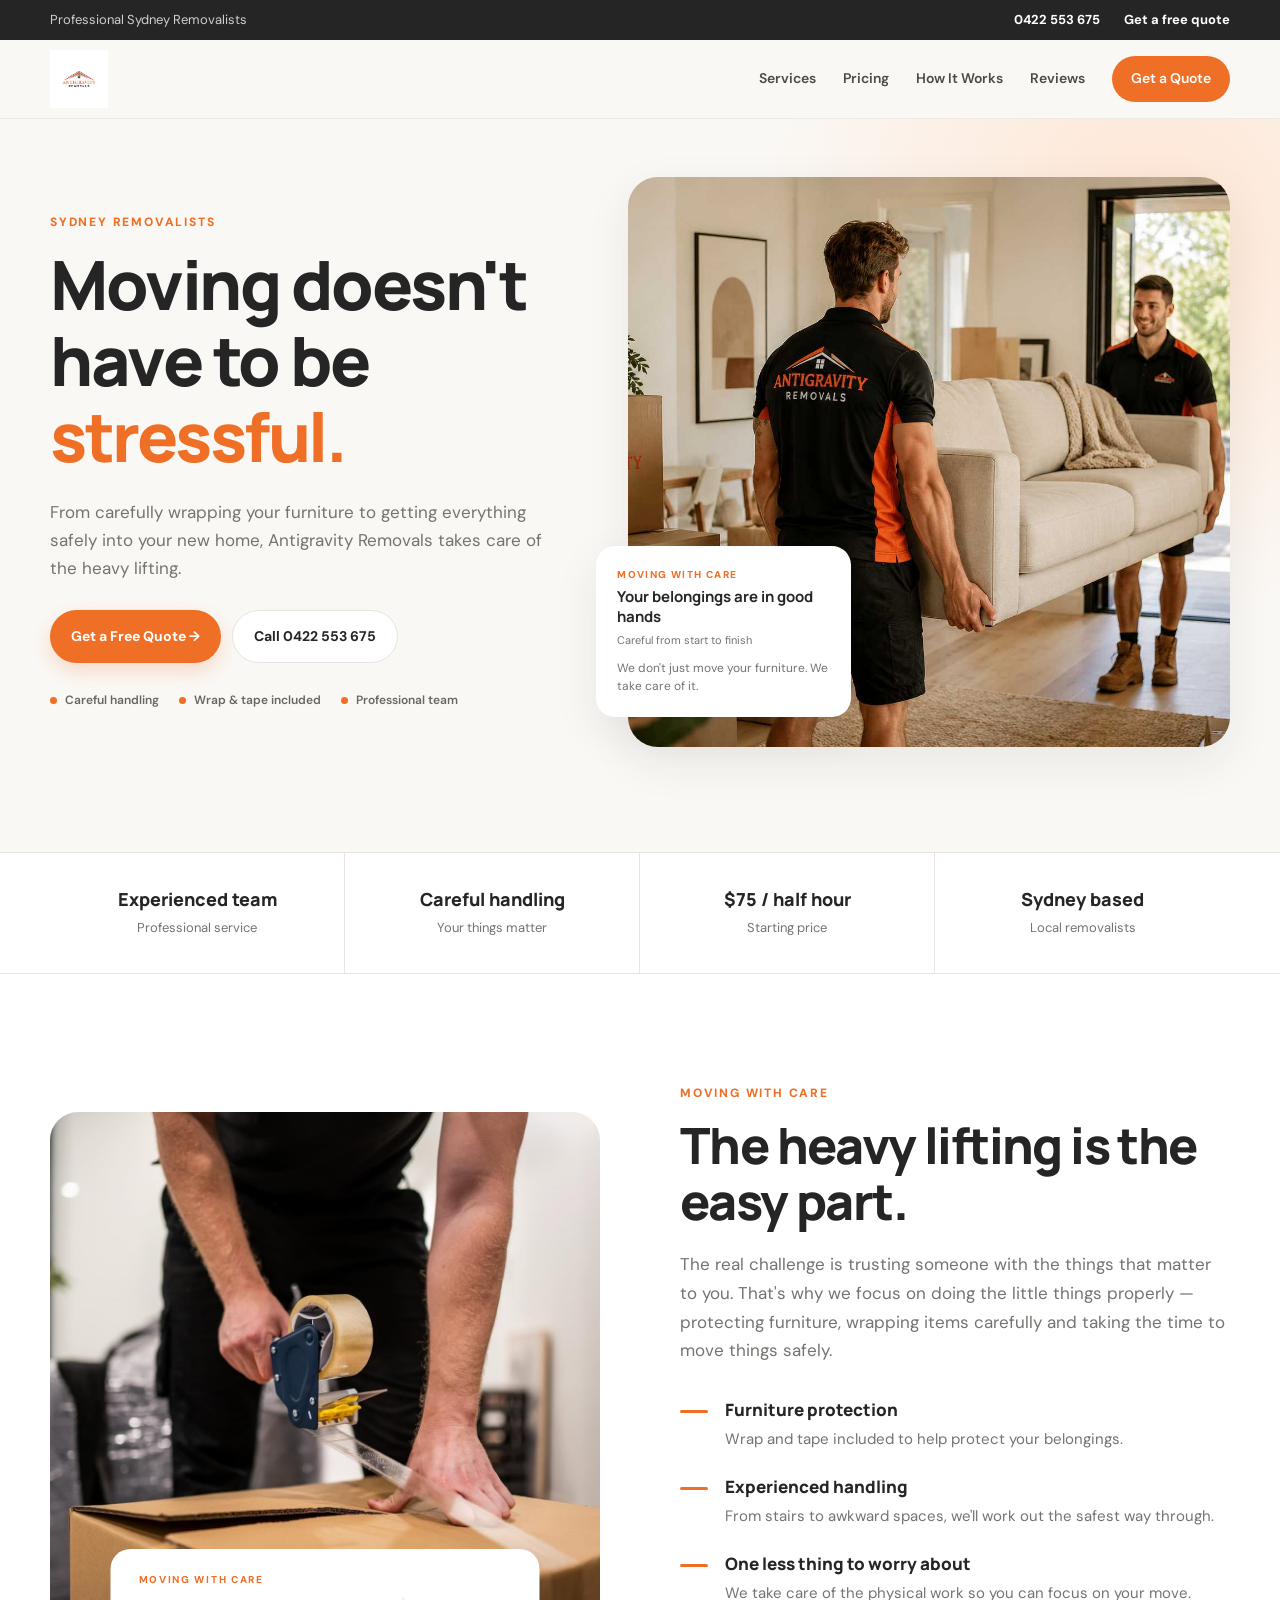
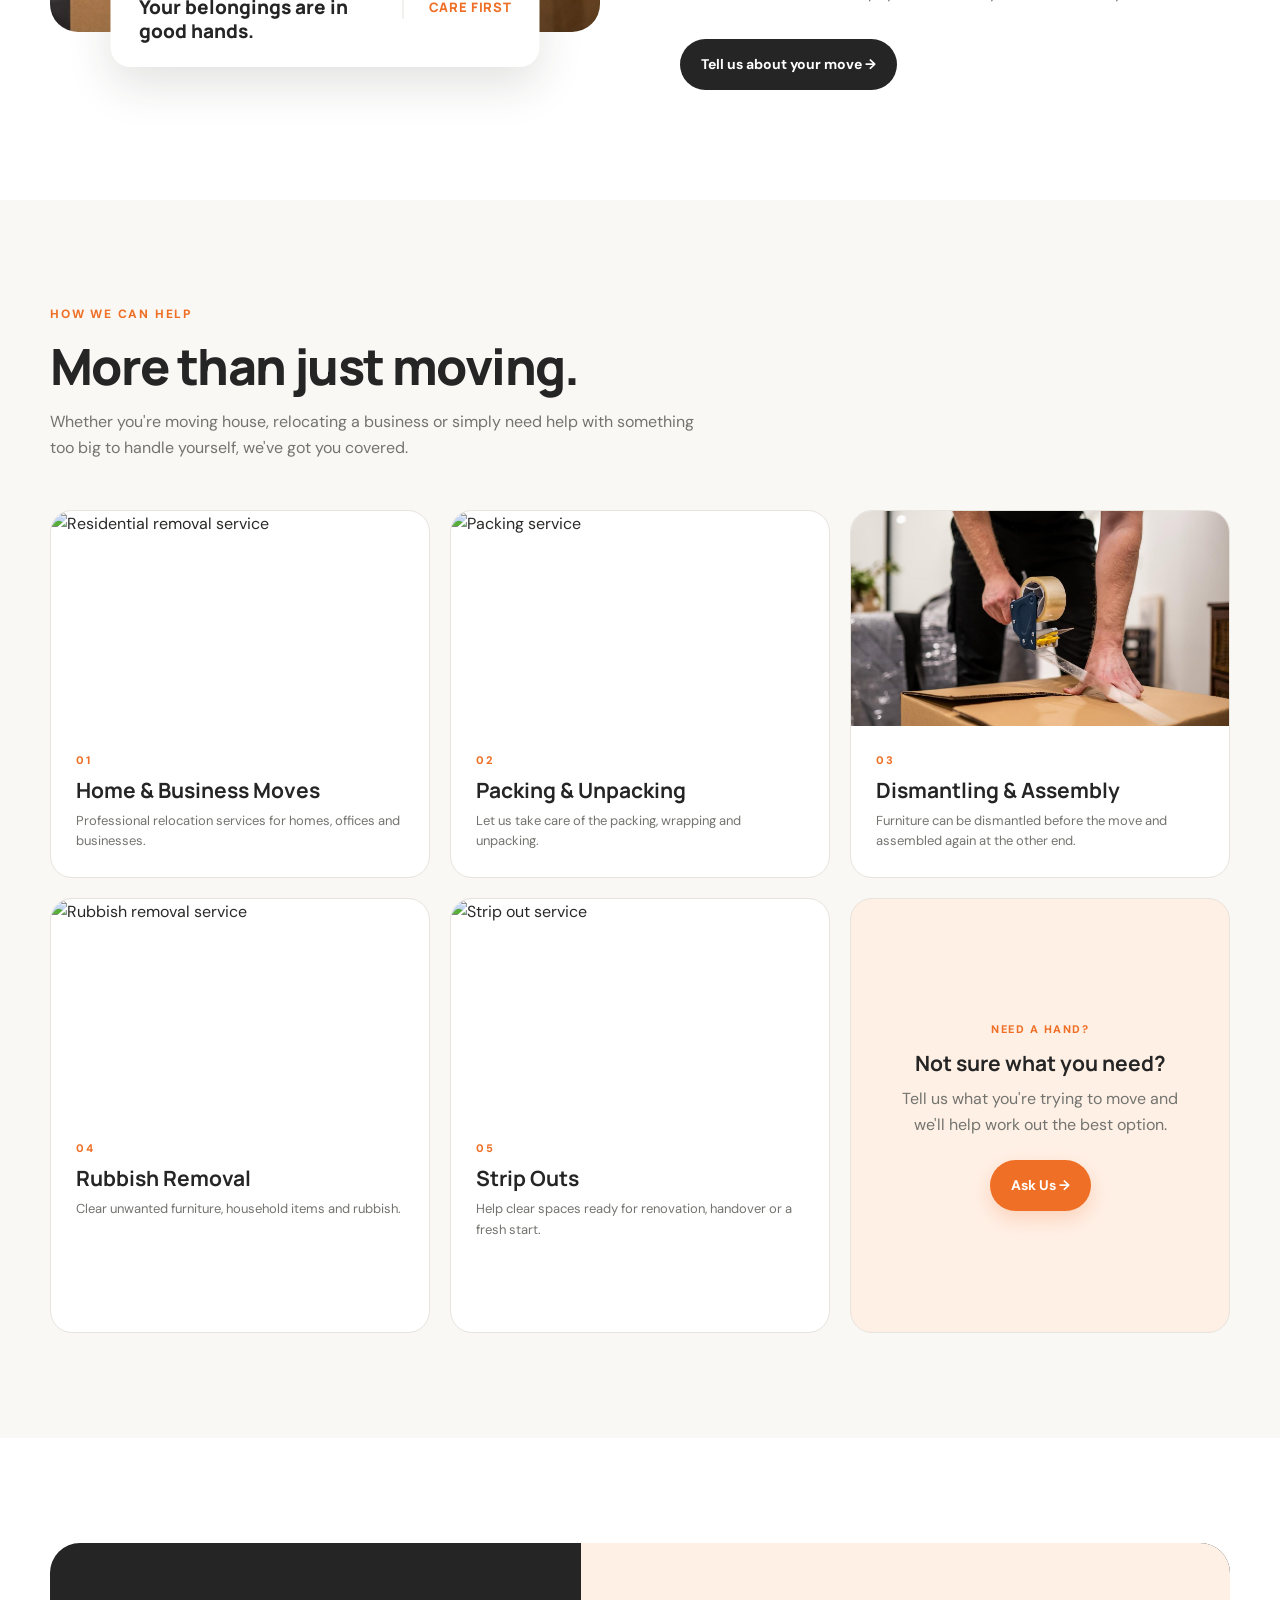
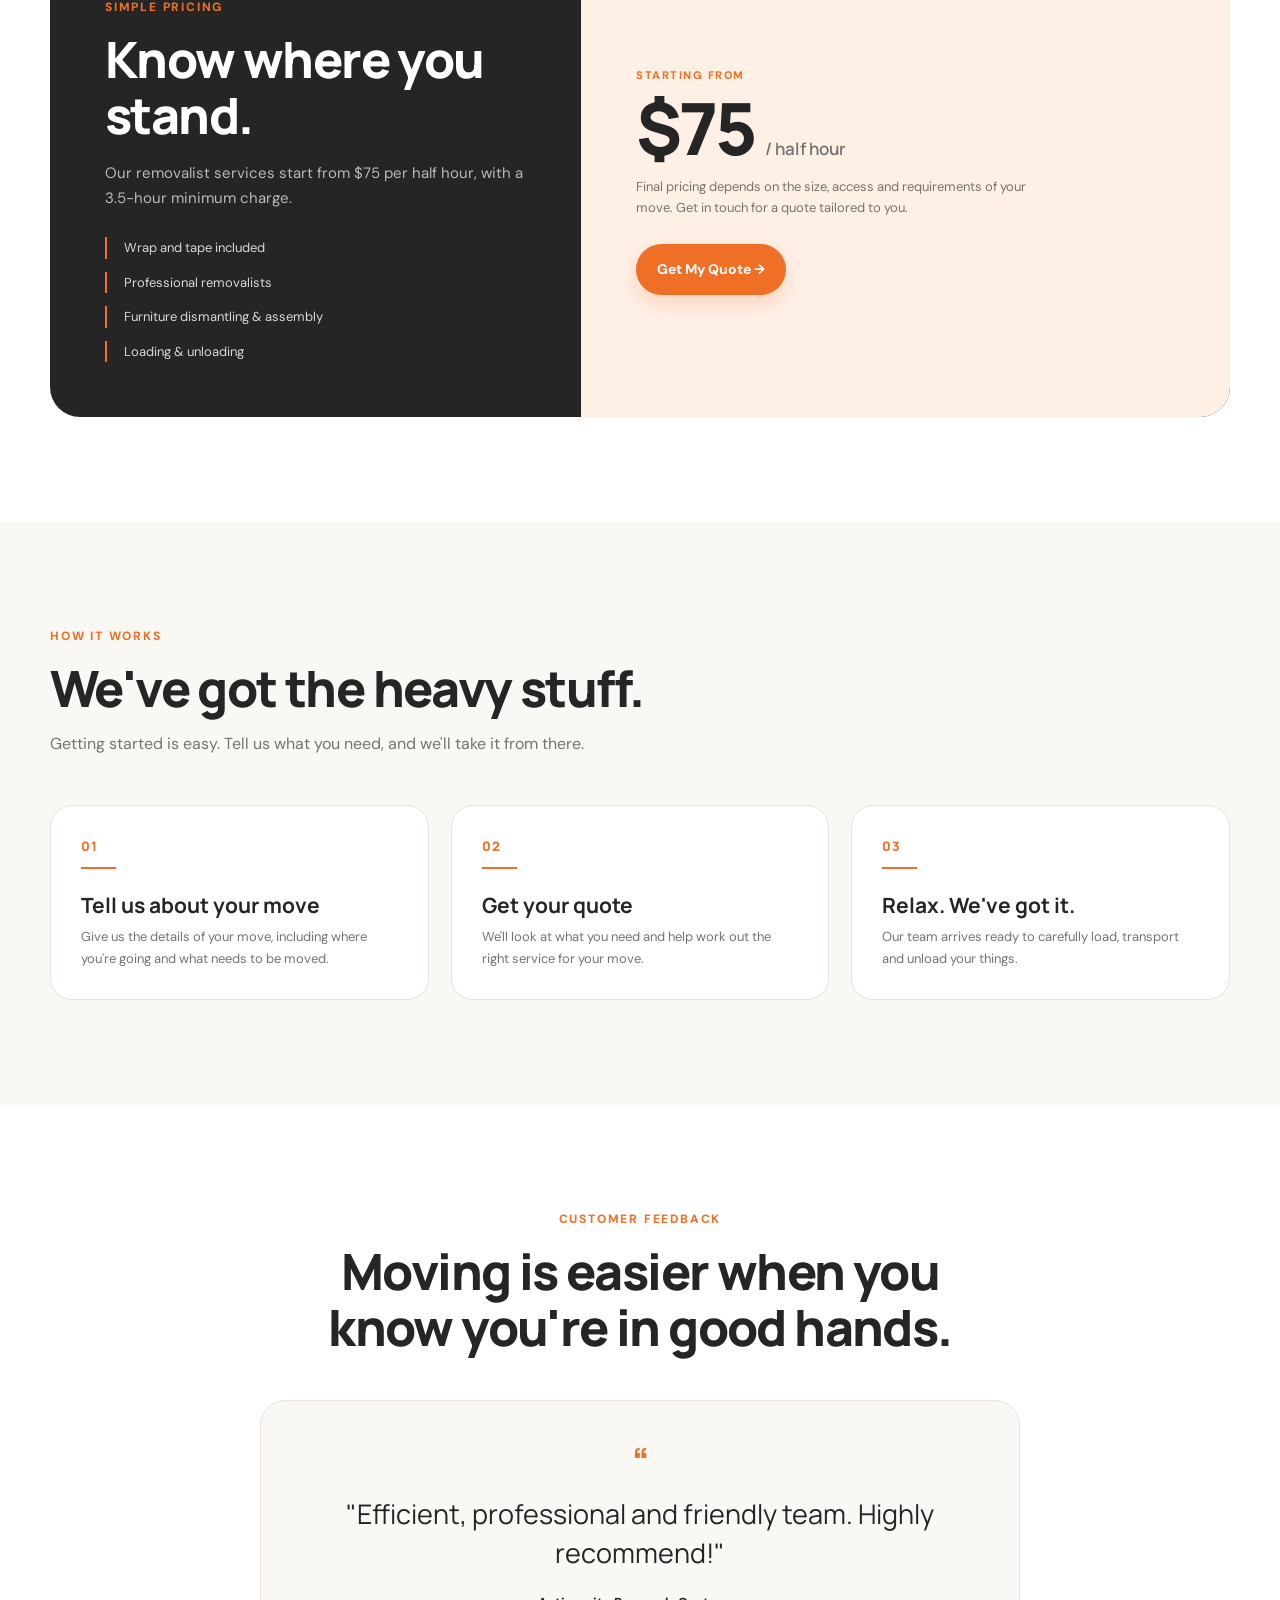
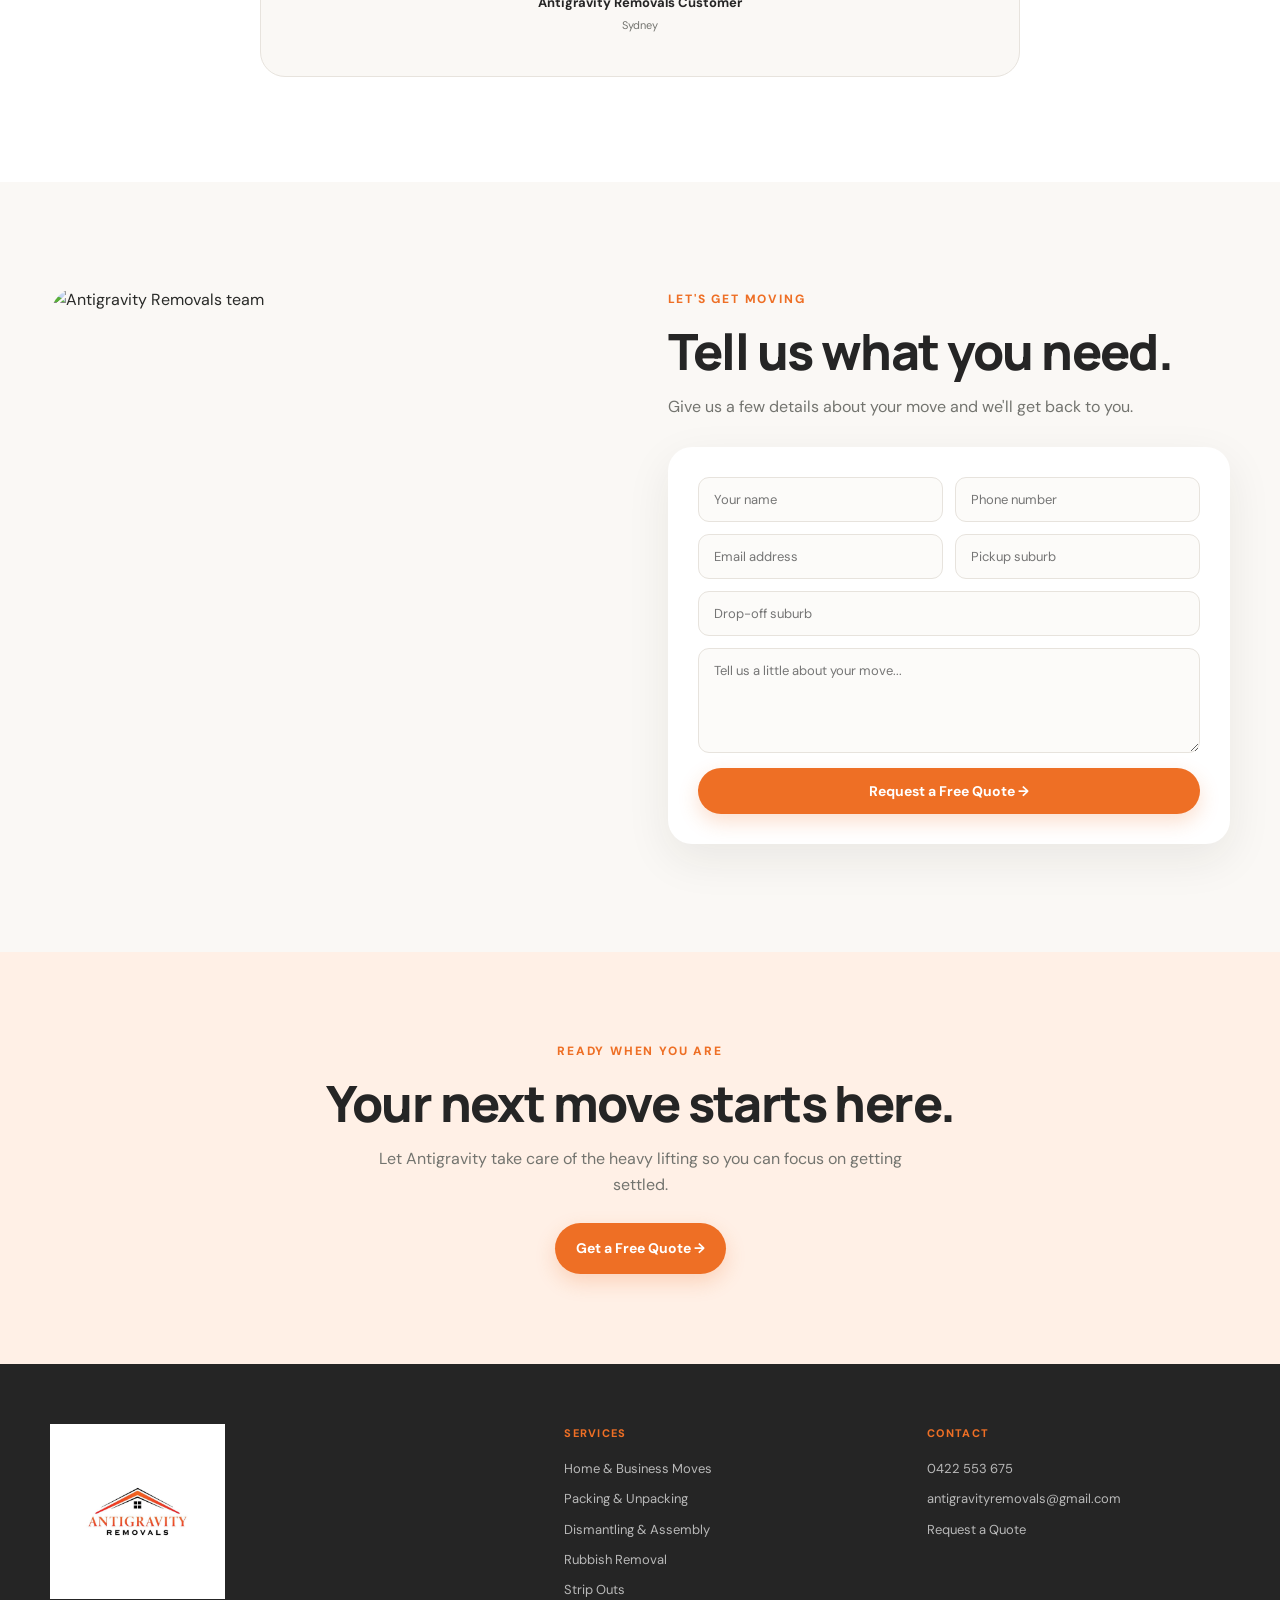
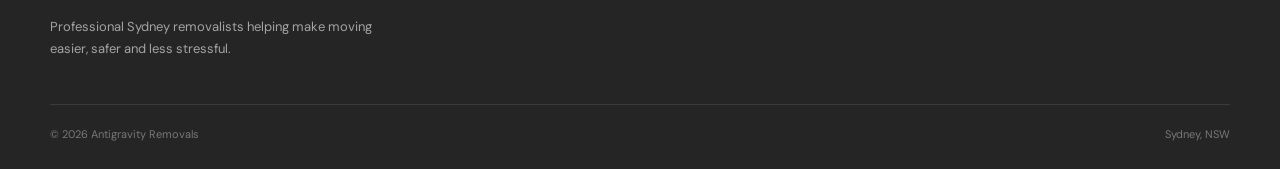
==== commit 4a137fbd: "Refactor care card and intro section styles Refactor CSS styles for care card and intro sections, ad" ====
--- a/antigravity/index.html
+++ b/antigravity/index.html
@@ -199,13 +199,6 @@
         p {
 
             color: var(--muted);
-
-        }
-
-
-        .orange {
-
-            color: var(--orange);
 
         }
 
@@ -871,7 +864,7 @@
 
 
         /* =====================================================
-           INTRO / MOVING WITH CARE
+           MOVING WITH CARE SECTION
         ===================================================== */
 
         .intro {
@@ -904,6 +897,8 @@
 
             position: relative;
 
+            padding-bottom: 30px;
+
         }
 
 
@@ -919,7 +914,7 @@
 
 
         /* =====================================================
-           MOVING WITH CARE FLOATING CARD
+           WIDE HORIZONTAL CARE CARD
         ===================================================== */
 
         .care-card {
@@ -928,51 +923,42 @@
 
             left: 50%;
 
-            bottom: -42px;
+            bottom: -5px;
 
             transform:
                 translateX(-50%);
 
-            width: 285px;
+            width: 78%;
+
+            min-height: 118px;
 
             padding:
-                25px
+                21px
                 28px;
 
             background: white;
 
-            border-radius: 22px;
+            border-radius: 20px;
 
             box-shadow:
-                0 20px 50px
-                rgba(38,35,30,.14);
-
-            text-align: center;
+                0 18px 45px
+                rgba(38,35,30,.13);
 
             z-index: 5;
 
-        }
-
-
-        .care-card::before {
-
-            content: "";
-
-            display: block;
-
-            width: 42px;
-
-            height: 3px;
-
-            background:
-                var(--orange);
-
-            margin:
-                0
+            display: grid;
+
+            grid-template-columns:
+                1fr
+                auto;
+
+            grid-template-rows:
                 auto
-                15px;
-
-            border-radius: 10px;
+                auto;
+
+            column-gap: 28px;
+
+            align-items: center;
 
         }
 
@@ -989,7 +975,11 @@
 
             font-weight: 800;
 
-            margin-bottom: 8px;
+            margin-bottom: 3px;
+
+            grid-column: 1;
+
+            grid-row: 1;
 
         }
 
@@ -998,7 +988,7 @@
 
             font-family: "Manrope", sans-serif;
 
-            font-size: 21px;
+            font-size: 19px;
 
             line-height: 1.25;
 
@@ -1006,15 +996,15 @@
 
             color: var(--charcoal);
 
-            margin-bottom: 8px;
+            grid-column: 1;
+
+            grid-row: 2;
 
         }
 
 
         .care-card-highlight {
 
-            display: inline-block;
-
             color: var(--orange);
 
             font-family: "Manrope", sans-serif;
@@ -1023,18 +1013,26 @@
 
             font-weight: 800;
 
-            letter-spacing: .5px;
-
-            margin-bottom: 11px;
+            letter-spacing: .7px;
+
+            white-space: nowrap;
+
+            grid-column: 2;
+
+            grid-row: 1 / span 2;
+
+            padding-left: 25px;
+
+            border-left:
+                1px solid
+                var(--border);
 
         }
 
 
         .care-card p {
 
-            font-size: 13px;
-
-            line-height: 1.55;
+            display: none;
 
         }
 
@@ -2370,6 +2368,15 @@
             }
 
 
+            .intro-image-wrap {
+
+                padding-bottom: 58px;
+
+                margin-bottom: 15px;
+
+            }
+
+
             .intro-image {
 
                 height: 370px;
@@ -2380,27 +2387,53 @@
             .care-card {
 
                 width:
-                    calc(100% - 40px);
-
-                bottom: -65px;
+                    calc(100% - 25px);
+
+                bottom: 0;
+
+                min-height: 100px;
 
                 padding:
-                    22px
-                    24px;
+                    18px
+                    20px;
+
+                grid-template-columns:
+                    1fr
+                    auto;
+
+                column-gap: 16px;
+
+            }
+
+
+            .care-card-label {
+
+                font-size: 9px;
+
+                letter-spacing: 1.4px;
 
             }
 
 
             .care-card-title {
 
-                font-size: 19px;
+                font-size: 16px;
+
+            }
+
+
+            .care-card-highlight {
+
+                font-size: 11px;
+
+                padding-left: 14px;
 
             }
 
 
             .intro-copy {
 
-                padding-top: 25px;
+                padding-top: 15px;
 
             }
 
@@ -2994,7 +3027,7 @@
                     >
 
 
-                    <!-- MOVING WITH CARE CARD -->
+                    <!-- WIDE CARE CARD -->
 
                     <div class="care-card">
 
@@ -3015,11 +3048,7 @@
 
 
                         <p>
-
                             Careful from start to finish.
-                            We take the time to protect the things
-                            that matter to you.
-
                         </p>
 
 
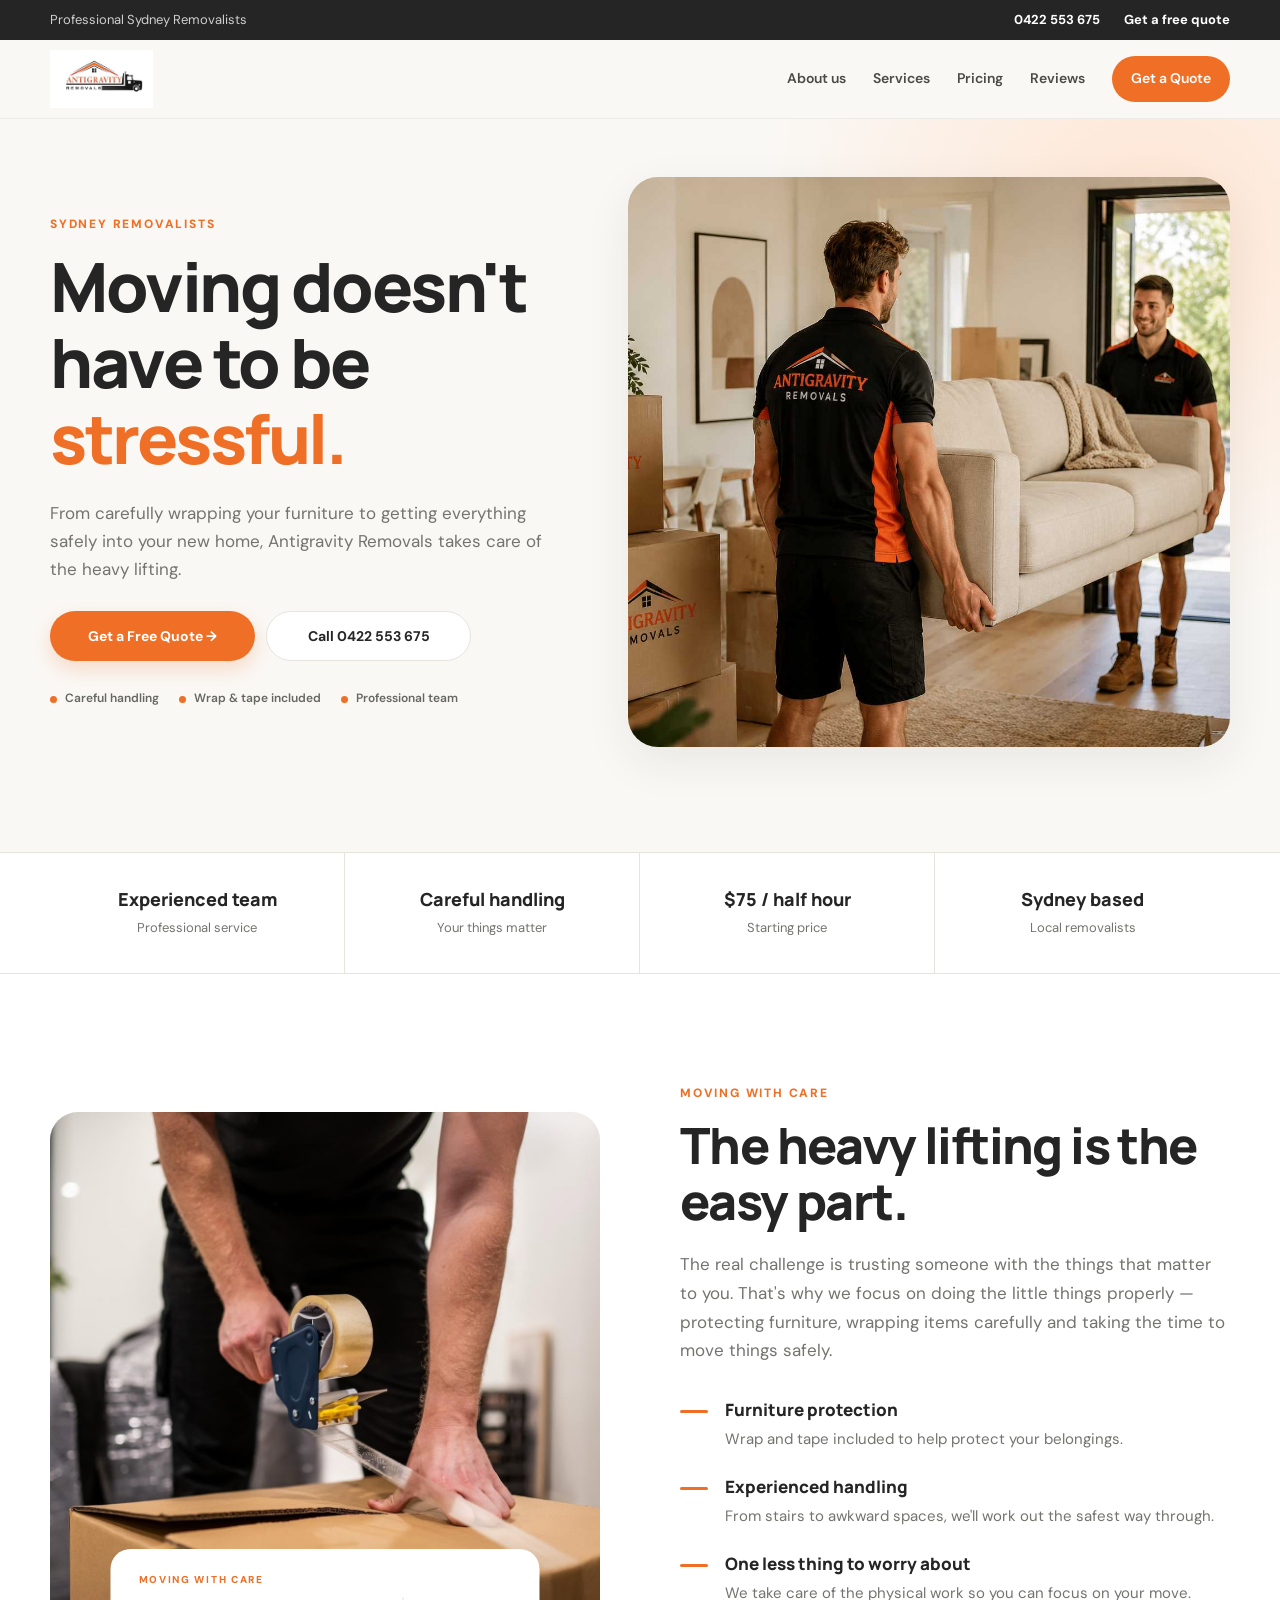
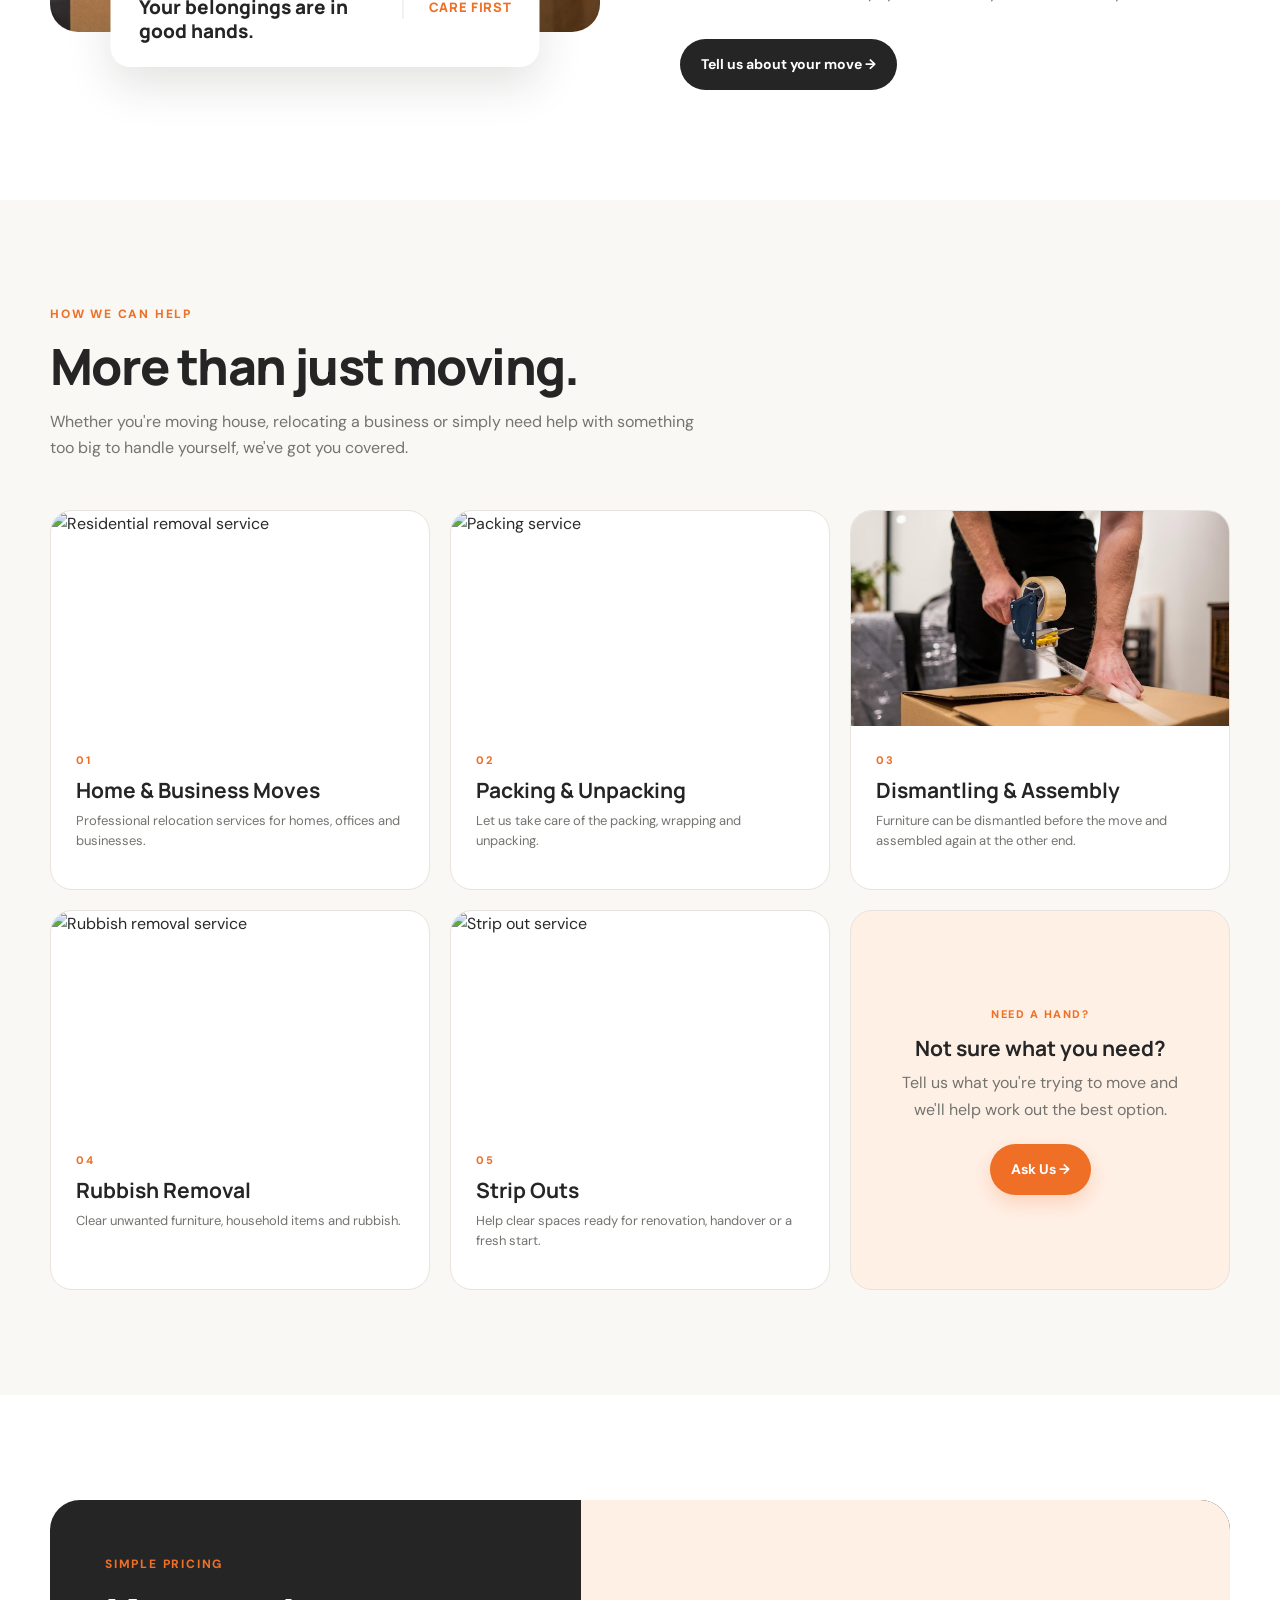
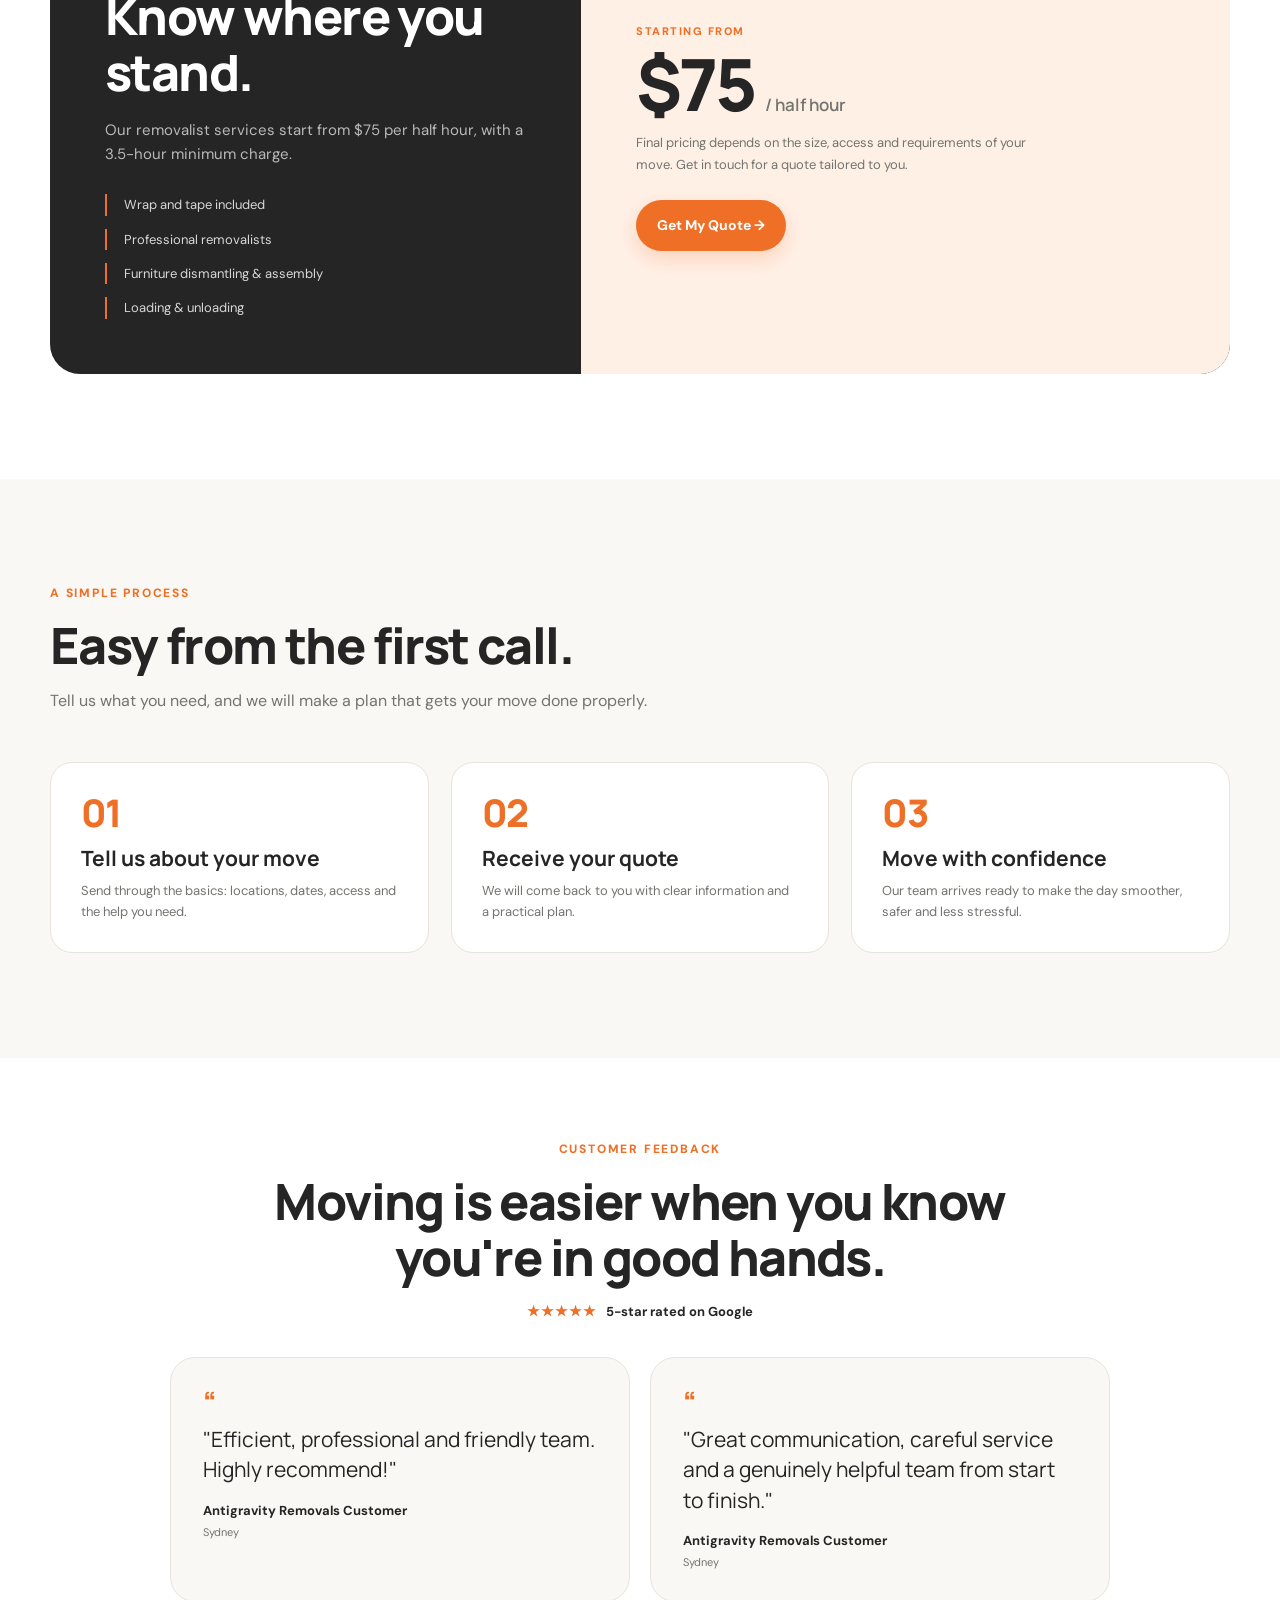
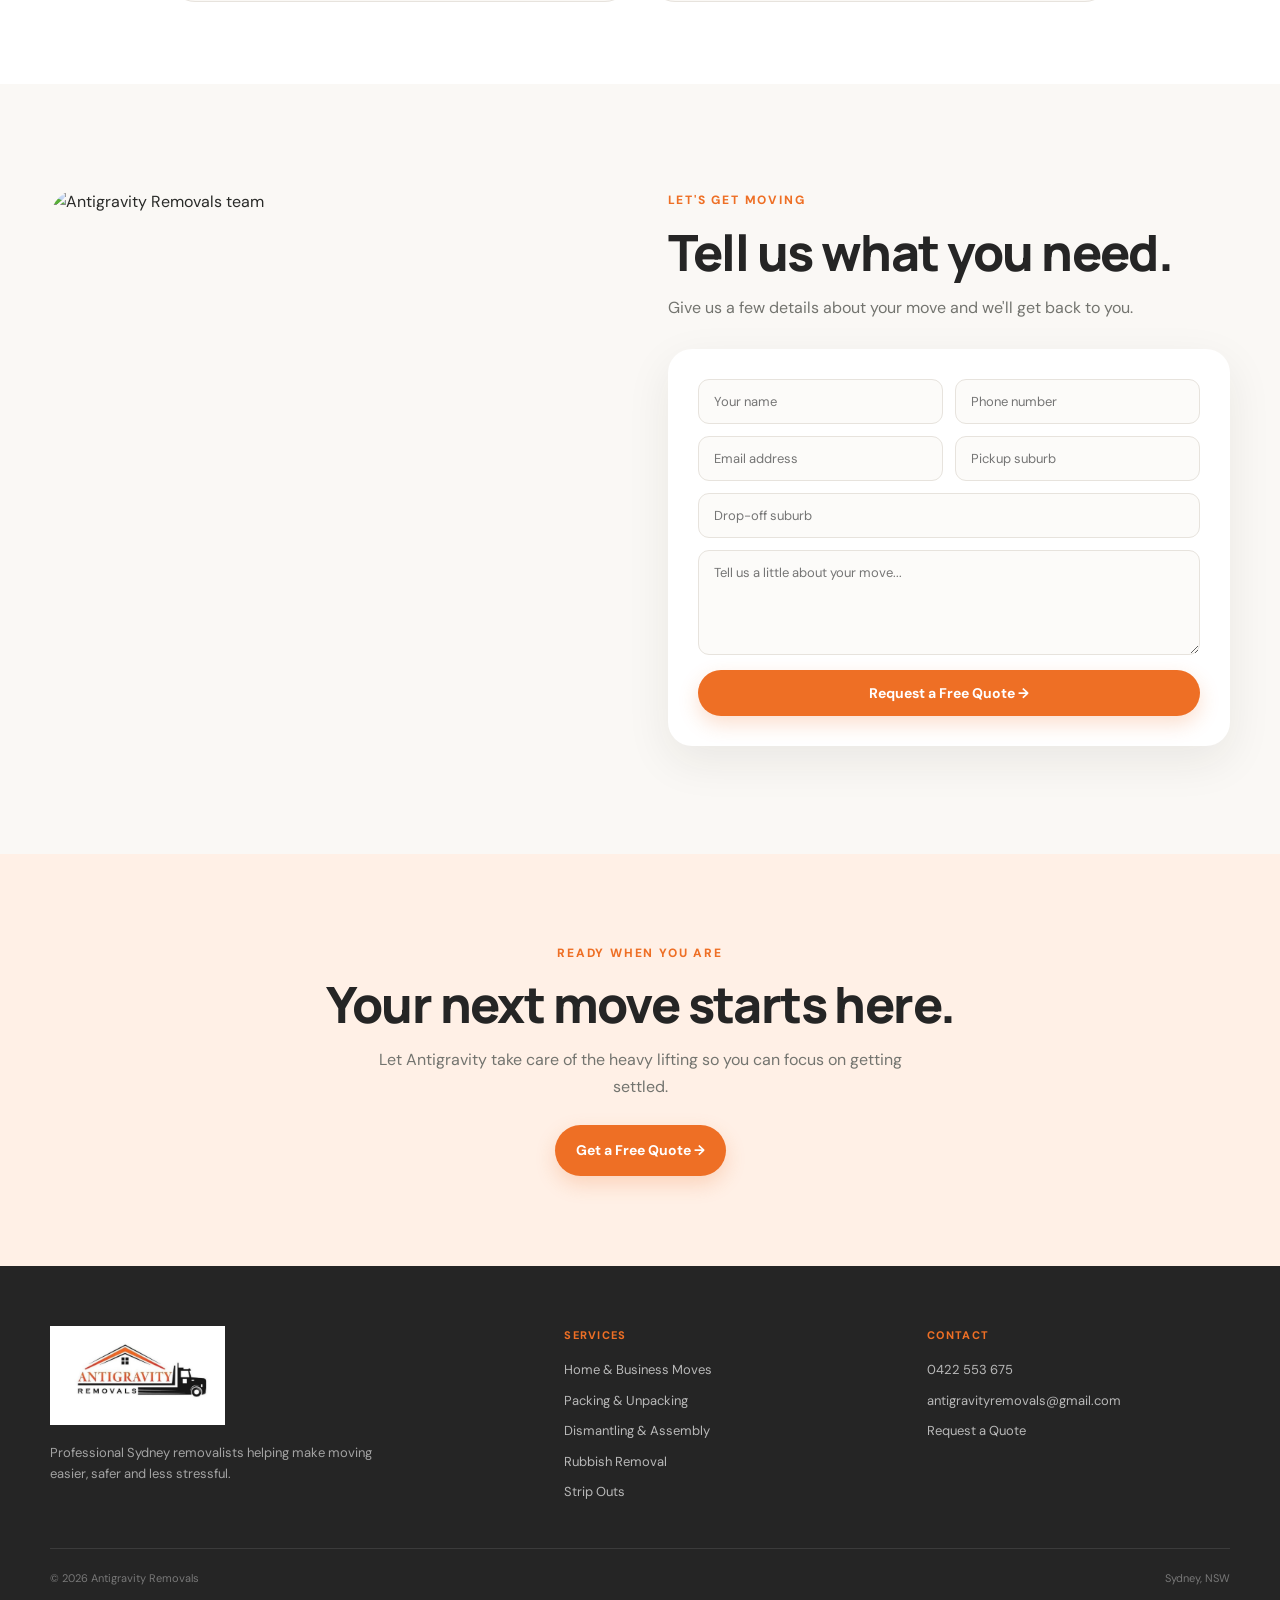
==== commit 8ad9e404: "Refactor styles for hero buttons and service cards Added styles for hero buttons, service cards, and" ====
--- a/antigravity/index.html
+++ b/antigravity/index.html
@@ -602,6 +602,17 @@
         }
 
 
+        .hero-buttons .btn {
+
+            width: 205px;
+
+            height: 50px;
+
+            padding: 0 21px;
+
+        }
+
+
         .hero-trust {
 
             display: flex;
@@ -670,40 +681,457 @@
 
 
         /* =====================================================
-           HERO FLOATING CARD
+           KPI / TRUST STRIP
         ===================================================== */
 
-        .hero-card {
+        .trust-strip {
+
+            background: white;
+
+            border-top:
+                1px solid
+                var(--border);
+
+            border-bottom:
+                1px solid
+                var(--border);
+
+        }
+
+
+        .trust-items {
+
+            display: grid;
+
+            grid-template-columns:
+                repeat(4, 1fr);
+
+        }
+
+
+        .trust-item {
+
+            min-height: 120px;
+
+            padding:
+                24px
+                25px;
+
+            display: flex;
+
+            align-items: center;
+
+            justify-content: center;
+
+            text-align: center;
+
+            border-right:
+                1px solid
+                var(--border);
+
+        }
+
+
+        .trust-item:last-child {
+
+            border-right: 0;
+
+        }
+
+
+        .trust-item-content {
+
+            width: 100%;
+
+        }
+
+
+        .trust-item strong {
+
+            display: block;
+
+            color: var(--charcoal);
+
+            font-family: "Manrope", sans-serif;
+
+            font-size: 18px;
+
+            font-weight: 800;
+
+            line-height: 1.25;
+
+            margin-bottom: 6px;
+
+        }
+
+
+        .trust-item span {
+
+            display: block;
+
+            color: var(--muted);
+
+            font-size: 13px;
+
+        }
+
+
+        /* =====================================================
+           MOVING WITH CARE SECTION
+        ===================================================== */
+
+        .intro {
+
+            padding:
+                110px
+                0;
+
+            background: white;
+
+        }
+
+
+        .intro-grid {
+
+            display: grid;
+
+            grid-template-columns:
+                1fr
+                1fr;
+
+            gap: 80px;
+
+            align-items: center;
+
+        }
+
+
+        .intro-image-wrap {
+
+            position: relative;
+
+            padding-bottom: 30px;
+
+        }
+
+
+        .intro-image {
+
+            height: 520px;
+
+            object-fit: cover;
+
+            border-radius: 28px;
+
+        }
+
+
+        /* =====================================================
+           WIDE HORIZONTAL CARE CARD
+        ===================================================== */
+
+        .care-card {
 
             position: absolute;
 
-            left: -32px;
-
-            bottom: 30px;
-
-            width: 255px;
-
-            padding: 21px;
+            left: 50%;
+
+            bottom: -5px;
+
+            transform:
+                translateX(-50%);
+
+            width: 78%;
+
+            min-height: 118px;
+
+            padding:
+                21px
+                28px;
 
             background: white;
 
-            border-radius: 19px;
-
-            box-shadow: var(--shadow);
-
-            cursor: pointer;
+            border-radius: 20px;
+
+            box-shadow:
+                0 18px 45px
+                rgba(38,35,30,.13);
+
+            z-index: 5;
+
+            display: grid;
+
+            grid-template-columns:
+                1fr
+                auto;
+
+            grid-template-rows:
+                auto
+                auto;
+
+            column-gap: 28px;
+
+            align-items: center;
+
+        }
+
+
+        .care-card-label {
+
+            color: var(--orange);
+
+            text-transform: uppercase;
+
+            letter-spacing: 1.7px;
+
+            font-size: 10px;
+
+            font-weight: 800;
+
+            margin-bottom: 3px;
+
+            grid-column: 1;
+
+            grid-row: 1;
+
+        }
+
+
+        .care-card-title {
+
+            font-family: "Manrope", sans-serif;
+
+            font-size: 19px;
+
+            line-height: 1.25;
+
+            font-weight: 800;
+
+            color: var(--charcoal);
+
+            grid-column: 1;
+
+            grid-row: 2;
+
+        }
+
+
+        .care-card-highlight {
+
+            color: var(--orange);
+
+            font-family: "Manrope", sans-serif;
+
+            font-size: 13px;
+
+            font-weight: 800;
+
+            letter-spacing: .7px;
+
+            white-space: nowrap;
+
+            grid-column: 2;
+
+            grid-row: 1 / span 2;
+
+            padding-left: 25px;
+
+            border-left:
+                1px solid
+                var(--border);
+
+        }
+
+
+        .care-card p {
+
+            display: none;
+
+        }
+
+
+        .intro-copy {
+
+            max-width: 560px;
+
+        }
+
+
+        .intro h2 {
+
+            margin-bottom: 21px;
+
+        }
+
+
+        .intro-description {
+
+            font-size: 17px;
+
+            line-height: 1.7;
+
+            margin-bottom: 34px;
+
+        }
+
+
+        /* =====================================================
+           CARE LIST
+        ===================================================== */
+
+        .care-list {
+
+            display: grid;
+
+            gap: 25px;
+
+            margin-bottom: 34px;
+
+        }
+
+
+        .care-item {
+
+            display: flex;
+
+            gap: 17px;
+
+            align-items: flex-start;
+
+        }
+
+
+        .care-line {
+
+            width: 28px;
+
+            height: 3px;
+
+            background: var(--orange);
+
+            margin-top: 11px;
+
+            flex-shrink: 0;
+
+            border-radius: 10px;
+
+        }
+
+
+        .care-item strong {
+
+            display: block;
+
+            color: var(--charcoal);
+
+            font-family: "Manrope", sans-serif;
+
+            font-size: 17px;
+
+            font-weight: 800;
+
+            line-height: 1.35;
+
+            margin-bottom: 5px;
+
+        }
+
+
+        .care-item span {
+
+            display: block;
+
+            color: var(--muted);
+
+            font-size: 15px;
+
+            line-height: 1.6;
+
+        }
+
+
+        /* =====================================================
+           SERVICES
+        ===================================================== */
+
+        .services {
+
+            padding:
+                105px
+                0;
+
+            background:
+                var(--cream);
+
+        }
+
+
+        .section-heading {
+
+            max-width: 650px;
+
+            margin-bottom: 48px;
+
+        }
+
+
+        .section-heading h2 {
+
+            margin-bottom: 15px;
+
+        }
+
+
+        .section-heading p {
+
+            font-size: 16px;
+
+        }
+
+
+        .services-grid {
+
+            display: grid;
+
+            grid-template-columns:
+                repeat(3, 1fr);
+
+            gap: 20px;
+
+        }
+
+
+        .service-card {
+
+            background: white;
+
+            border-radius: var(--radius);
+
+            overflow: hidden;
+
+            border:
+                1px solid
+                var(--border);
 
             transition:
                 transform .25s ease,
                 box-shadow .25s ease;
 
-        }
-
-
-        .hero-card:hover {
+            display: flex;
+
+            flex-direction: column;
+
+            aspect-ratio: 1 / 1;
+
+            height: auto;
+
+        }
+
+
+        .service-card:hover {
 
             transform:
-                translateY(-4px);
+                translateY(-5px);
 
             box-shadow:
                 var(--shadow-hover);
@@ -711,513 +1139,6 @@
         }
 
 
-        .hero-card-label {
-
-            color: var(--orange);
-
-            font-size: 10px;
-
-            font-weight: 800;
-
-            text-transform: uppercase;
-
-            letter-spacing: 1.4px;
-
-            margin-bottom: 4px;
-
-        }
-
-
-        .hero-card strong {
-
-            display: block;
-
-            color: var(--charcoal);
-
-            font-family: "Manrope", sans-serif;
-
-            font-size: 15px;
-
-            line-height: 1.35;
-
-        }
-
-
-        .hero-card-subtitle {
-
-            display: block;
-
-            color: var(--muted);
-
-            font-size: 11px;
-
-            margin-top: 3px;
-
-        }
-
-
-        .hero-card p {
-
-            font-size: 12px;
-
-            line-height: 1.55;
-
-            margin-top: 10px;
-
-        }
-
-
-        /* =====================================================
-           KPI / TRUST STRIP
-        ===================================================== */
-
-        .trust-strip {
-
-            background: white;
-
-            border-top:
-                1px solid
-                var(--border);
-
-            border-bottom:
-                1px solid
-                var(--border);
-
-        }
-
-
-        .trust-items {
-
-            display: grid;
-
-            grid-template-columns:
-                repeat(4, 1fr);
-
-        }
-
-
-        .trust-item {
-
-            min-height: 120px;
-
-            padding:
-                24px
-                25px;
-
-            display: flex;
-
-            align-items: center;
-
-            justify-content: center;
-
-            text-align: center;
-
-            border-right:
-                1px solid
-                var(--border);
-
-        }
-
-
-        .trust-item:last-child {
-
-            border-right: 0;
-
-        }
-
-
-        .trust-item-content {
-
-            width: 100%;
-
-        }
-
-
-        .trust-item strong {
-
-            display: block;
-
-            color: var(--charcoal);
-
-            font-family: "Manrope", sans-serif;
-
-            font-size: 18px;
-
-            font-weight: 800;
-
-            line-height: 1.25;
-
-            margin-bottom: 6px;
-
-        }
-
-
-        .trust-item span {
-
-            display: block;
-
-            color: var(--muted);
-
-            font-size: 13px;
-
-        }
-
-
-        /* =====================================================
-           MOVING WITH CARE SECTION
-        ===================================================== */
-
-        .intro {
-
-            padding:
-                110px
-                0;
-
-            background: white;
-
-        }
-
-
-        .intro-grid {
-
-            display: grid;
-
-            grid-template-columns:
-                1fr
-                1fr;
-
-            gap: 80px;
-
-            align-items: center;
-
-        }
-
-
-        .intro-image-wrap {
-
-            position: relative;
-
-            padding-bottom: 30px;
-
-        }
-
-
-        .intro-image {
-
-            height: 520px;
-
-            object-fit: cover;
-
-            border-radius: 28px;
-
-        }
-
-
-        /* =====================================================
-           WIDE HORIZONTAL CARE CARD
-        ===================================================== */
-
-        .care-card {
-
-            position: absolute;
-
-            left: 50%;
-
-            bottom: -5px;
-
-            transform:
-                translateX(-50%);
-
-            width: 78%;
-
-            min-height: 118px;
-
-            padding:
-                21px
-                28px;
-
-            background: white;
-
-            border-radius: 20px;
-
-            box-shadow:
-                0 18px 45px
-                rgba(38,35,30,.13);
-
-            z-index: 5;
-
-            display: grid;
-
-            grid-template-columns:
-                1fr
-                auto;
-
-            grid-template-rows:
-                auto
-                auto;
-
-            column-gap: 28px;
-
-            align-items: center;
-
-        }
-
-
-        .care-card-label {
-
-            color: var(--orange);
-
-            text-transform: uppercase;
-
-            letter-spacing: 1.7px;
-
-            font-size: 10px;
-
-            font-weight: 800;
-
-            margin-bottom: 3px;
-
-            grid-column: 1;
-
-            grid-row: 1;
-
-        }
-
-
-        .care-card-title {
-
-            font-family: "Manrope", sans-serif;
-
-            font-size: 19px;
-
-            line-height: 1.25;
-
-            font-weight: 800;
-
-            color: var(--charcoal);
-
-            grid-column: 1;
-
-            grid-row: 2;
-
-        }
-
-
-        .care-card-highlight {
-
-            color: var(--orange);
-
-            font-family: "Manrope", sans-serif;
-
-            font-size: 13px;
-
-            font-weight: 800;
-
-            letter-spacing: .7px;
-
-            white-space: nowrap;
-
-            grid-column: 2;
-
-            grid-row: 1 / span 2;
-
-            padding-left: 25px;
-
-            border-left:
-                1px solid
-                var(--border);
-
-        }
-
-
-        .care-card p {
-
-            display: none;
-
-        }
-
-
-        .intro-copy {
-
-            max-width: 560px;
-
-        }
-
-
-        .intro h2 {
-
-            margin-bottom: 21px;
-
-        }
-
-
-        .intro-description {
-
-            font-size: 17px;
-
-            line-height: 1.7;
-
-            margin-bottom: 34px;
-
-        }
-
-
-        /* =====================================================
-           CARE LIST
-        ===================================================== */
-
-        .care-list {
-
-            display: grid;
-
-            gap: 25px;
-
-            margin-bottom: 34px;
-
-        }
-
-
-        .care-item {
-
-            display: flex;
-
-            gap: 17px;
-
-            align-items: flex-start;
-
-        }
-
-
-        .care-line {
-
-            width: 28px;
-
-            height: 3px;
-
-            background: var(--orange);
-
-            margin-top: 11px;
-
-            flex-shrink: 0;
-
-            border-radius: 10px;
-
-        }
-
-
-        .care-item strong {
-
-            display: block;
-
-            color: var(--charcoal);
-
-            font-family: "Manrope", sans-serif;
-
-            font-size: 17px;
-
-            font-weight: 800;
-
-            line-height: 1.35;
-
-            margin-bottom: 5px;
-
-        }
-
-
-        .care-item span {
-
-            display: block;
-
-            color: var(--muted);
-
-            font-size: 15px;
-
-            line-height: 1.6;
-
-        }
-
-
-        /* =====================================================
-           SERVICES
-        ===================================================== */
-
-        .services {
-
-            padding:
-                105px
-                0;
-
-            background:
-                var(--cream);
-
-        }
-
-
-        .section-heading {
-
-            max-width: 650px;
-
-            margin-bottom: 48px;
-
-        }
-
-
-        .section-heading h2 {
-
-            margin-bottom: 15px;
-
-        }
-
-
-        .section-heading p {
-
-            font-size: 16px;
-
-        }
-
-
-        .services-grid {
-
-            display: grid;
-
-            grid-template-columns:
-                repeat(3, 1fr);
-
-            gap: 20px;
-
-        }
-
-
-        .service-card {
-
-            background: white;
-
-            border-radius: var(--radius);
-
-            overflow: hidden;
-
-            border:
-                1px solid
-                var(--border);
-
-            transition:
-                transform .25s ease,
-                box-shadow .25s ease;
-
-        }
-
-
-        .service-card:hover {
-
-            transform:
-                translateY(-5px);
-
-            box-shadow:
-                var(--shadow-hover);
-
-        }
-
-
         .service-image {
 
             height: 215px;
@@ -1252,6 +1173,8 @@
 
             padding: 25px;
 
+            flex: 1;
+
         }
 
 
@@ -1297,7 +1220,11 @@
 
             justify-content: center;
 
-            min-height: 435px;
+            aspect-ratio: 1 / 1;
+
+            height: auto;
+
+            min-height: 0;
 
             padding: 35px;
 
@@ -1554,6 +1481,8 @@
 
             padding: 30px;
 
+            min-height: 181px;
+
         }
 
 
@@ -1563,31 +1492,15 @@
 
             font-family: "Manrope", sans-serif;
 
-            font-size: 13px;
+            font-size: 38px;
 
             font-weight: 800;
 
-            letter-spacing: 1px;
-
-            margin-bottom: 25px;
-
-        }
-
-
-        .process-number::after {
-
-            content: "";
-
-            display: block;
-
-            width: 35px;
-
-            height: 2px;
-
-            background:
-                var(--orange);
-
-            margin-top: 9px;
+            letter-spacing: -1.8px;
+
+            line-height: 1;
+
+            margin-bottom: 16px;
 
         }
 
@@ -1613,7 +1526,7 @@
         .reviews {
 
             padding:
-                105px
+                82px
                 0;
 
             background: white;
@@ -1625,21 +1538,62 @@
 
             text-align: center;
 
-            max-width: 680px;
+            max-width: 760px;
 
             margin:
                 0
                 auto
-                45px;
+                32px;
+
+        }
+
+
+        .google-rating {
+
+            display: inline-flex;
+
+            align-items: center;
+
+            gap: 9px;
+
+            margin-top: 15px;
+
+            color: var(--charcoal);
+
+            font-size: 13px;
+
+            font-weight: 700;
+
+        }
+
+
+        .google-stars {
+
+            color: var(--orange);
+
+            font-size: 14px;
+
+            letter-spacing: 1px;
+
+        }
+
+
+        .reviews-grid {
+
+            display: grid;
+
+            grid-template-columns: repeat(2, 1fr);
+
+            gap: 20px;
+
+            max-width: 940px;
+
+            margin: 0 auto;
 
         }
 
 
         .review-card {
-
-            max-width: 760px;
-
-            margin: 0 auto;
 
             background:
                 var(--cream);
@@ -1647,14 +1601,14 @@
             border-radius: 25px;
 
             padding:
-                42px
-                50px;
+                29px
+                32px;
 
             border:
                 1px solid
                 var(--border);
 
-            text-align: center;
+            text-align: left;
 
         }
 
@@ -1665,13 +1619,13 @@
 
             font-family: "Manrope", sans-serif;
 
-            font-size: 36px;
+            font-size: 28px;
 
             font-weight: 800;
 
             line-height: 1;
 
-            margin-bottom: 15px;
+            margin-bottom: 9px;
 
         }
 
@@ -1682,16 +1636,16 @@
 
             font-size:
                 clamp(
-                    20px,
+                    17px,
                     3vw,
-                    27px
+                    21px
                 );
 
             line-height: 1.45;
 
             color: var(--charcoal);
 
-            margin-bottom: 20px;
+            margin-bottom: 15px;
 
         }
 
@@ -2135,13 +2089,6 @@
             }
 
 
-            .hero-card {
-
-                left: 20px;
-
-            }
-
-
             .intro-image-wrap {
 
                 order: -1;
@@ -2281,27 +2228,6 @@
             }
 
 
-            .hero-card {
-
-                position: relative;
-
-                left: 0;
-
-                bottom: auto;
-
-                width:
-                    calc(100% - 30px);
-
-                margin:
-                    -35px
-                    auto
-                    0;
-
-                z-index: 3;
-
-            }
-
-
             /* KPI */
 
             .trust-items {
@@ -2490,6 +2416,16 @@
             }
 
 
+            .service-card,
+            .service-card-special {
+
+                aspect-ratio: auto;
+
+                height: auto;
+
+            }
+
+
             /* PRICING */
 
             .pricing-copy,
@@ -2517,6 +2453,13 @@
 
 
             /* REVIEWS */
+
+            .reviews-grid {
+
+                grid-template-columns: 1fr;
+
+            }
+
 
             .review-card {
 
@@ -2714,6 +2657,11 @@
                 id="navLinks"
             >
 
+                <a href="#about">
+                    About us
+                </a>
+
+
                 <a href="#services">
                     Services
                 </a>
@@ -2721,11 +2669,6 @@
 
                 <a href="#pricing">
                     Pricing
-                </a>
-
-
-                <a href="#how-it-works">
-                    How It Works
                 </a>
 
 
@@ -2882,38 +2825,6 @@
                     >
 
 
-                    <a
-                        href="#quote"
-                        class="hero-card"
-                    >
-
-
-                        <div class="hero-card-label">
-                            Moving with care
-                        </div>
-
-
-                        <strong>
-                            Your belongings are in good hands
-                        </strong>
-
-
-                        <span class="hero-card-subtitle">
-                            Careful from start to finish
-                        </span>
-
-
-                        <p>
-
-                            We don't just move your furniture.
-                            We take care of it.
-
-                        </p>
-
-
-                    </a>
-
-
                 </div>
 
 
@@ -3011,7 +2922,7 @@
              MOVING WITH CARE
         ================================================== -->
 
-        <section class="intro">
+        <section class="intro" id="about">
 
 
             <div class="container intro-grid">
@@ -3582,19 +3493,19 @@
 
 
                     <div class="eyebrow">
-                        How it works
+                        A simple process
                     </div>
 
 
                     <h2>
-                        We've got the heavy stuff.
+                        Easy from the first call.
                     </h2>
 
 
                     <p>
 
-                        Getting started is easy. Tell us what
-                        you need, and we'll take it from there.
+                        Tell us what you need, and we will make
+                        a plan that gets your move done properly.
 
                     </p>
 
@@ -3621,9 +3532,8 @@
 
                         <p>
 
-                            Give us the details of your move,
-                            including where you're going and
-                            what needs to be moved.
+                            Send through the basics: locations,
+                            dates, access and the help you need.
 
                         </p>
 
@@ -3641,15 +3551,14 @@
 
 
                         <h3>
-                            Get your quote
+                            Receive your quote
                         </h3>
 
 
                         <p>
 
-                            We'll look at what you need and
-                            help work out the right service
-                            for your move.
+                            We will come back to you with clear
+                            information and a practical plan.
 
                         </p>
 
@@ -3667,14 +3576,14 @@
 
 
                         <h3>
-                            Relax. We've got it.
+                            Move with confidence
                         </h3>
 
 
                         <p>
 
-                            Our team arrives ready to carefully
-                            load, transport and unload your things.
+                            Our team arrives ready to make the day
+                            smoother, safer and less stressful.
 
                         </p>
 
@@ -3716,11 +3625,23 @@
                     </h2>
 
 
+                    <div class="google-rating" aria-label="5-star rated on Google">
+
+                        <span class="google-stars">★★★★★</span>
+
+                        <span>5-star rated on Google</span>
+
+                    </div>
+
+
                 </div>
 
 
 
-                <div class="review-card">
+                <div class="reviews-grid">
+
+
+                    <div class="review-card">
 
 
                     <div class="review-mark">
@@ -3743,6 +3664,38 @@
 
                     <div class="review-location">
                         Sydney
+                    </div>
+
+
+                    </div>
+
+
+                    <div class="review-card">
+
+
+                        <div class="review-mark">
+                            “
+                        </div>
+
+
+                        <blockquote>
+
+                            "Great communication, careful service
+                            and a genuinely helpful team from start to finish."
+
+                        </blockquote>
+
+
+                        <div class="review-name">
+                            Antigravity Removals Customer
+                        </div>
+
+
+                        <div class="review-location">
+                            Sydney
+                        </div>
+
+
                     </div>
 
 
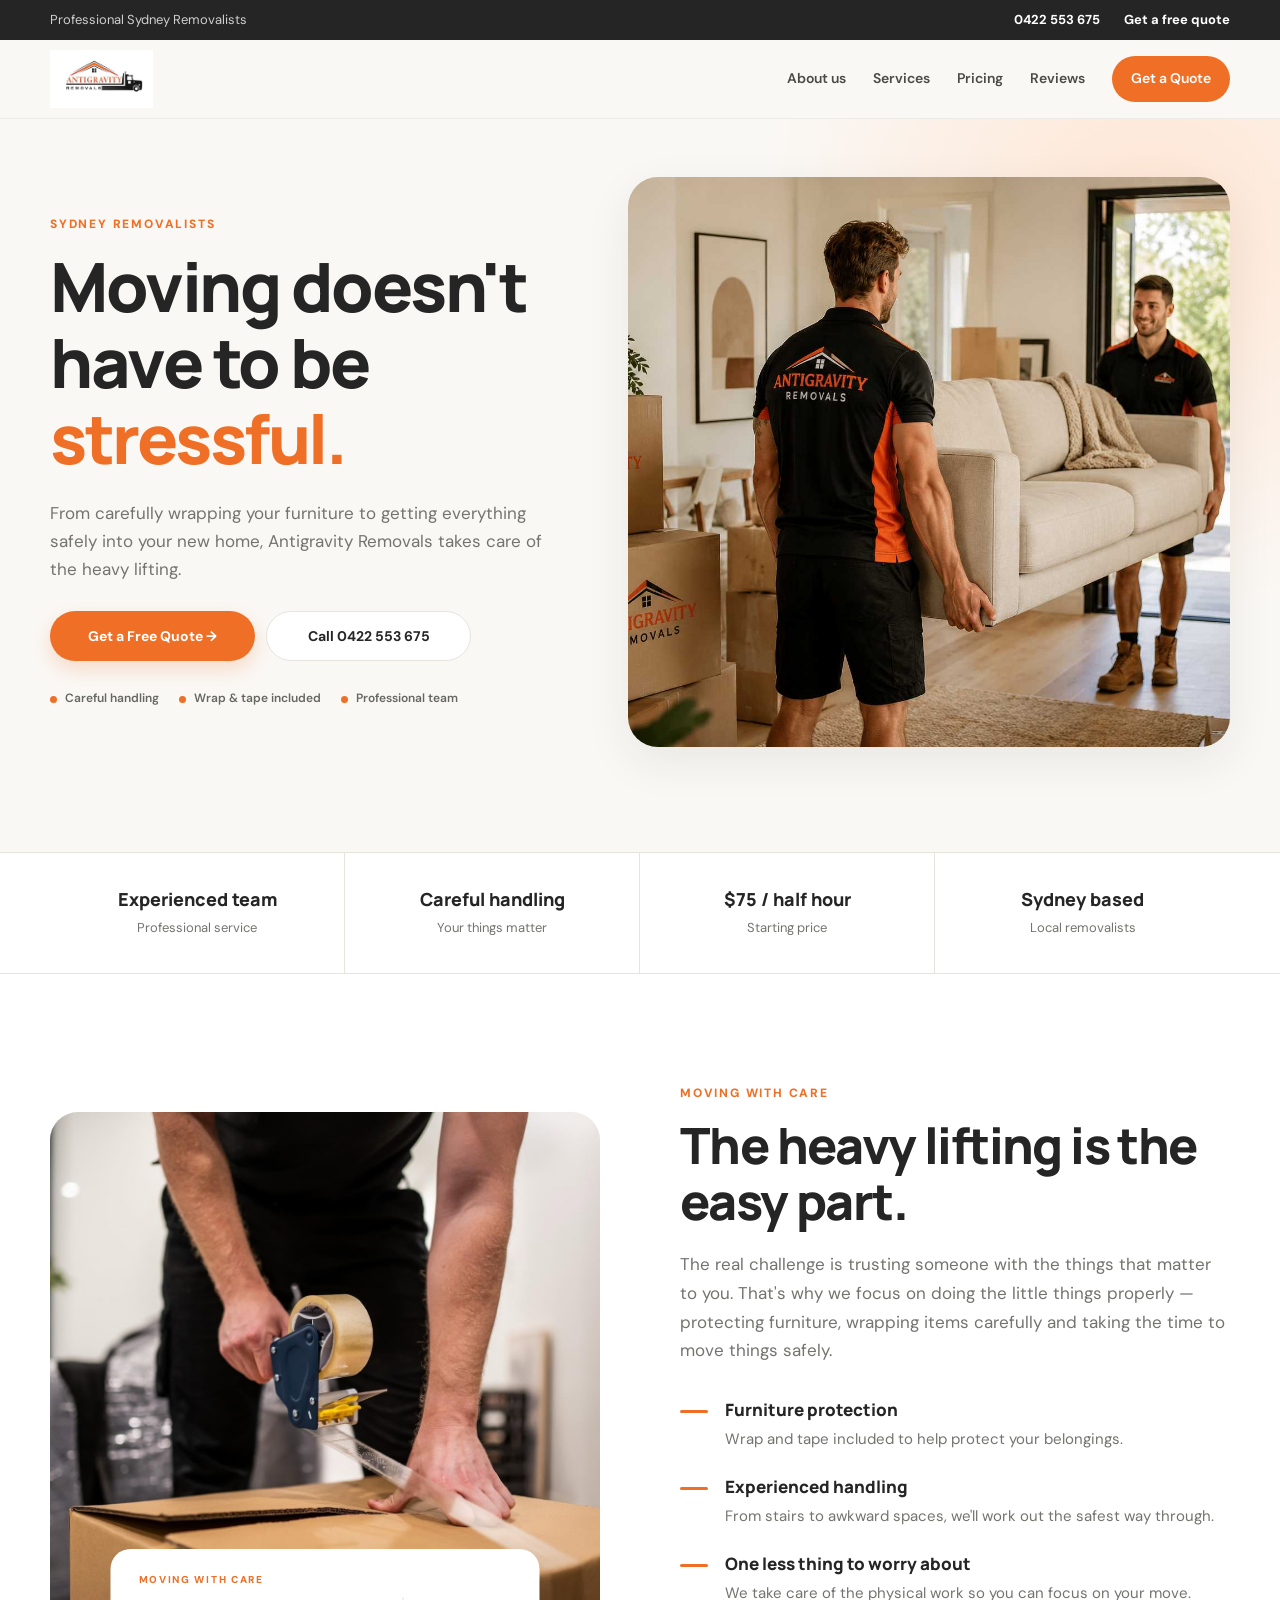
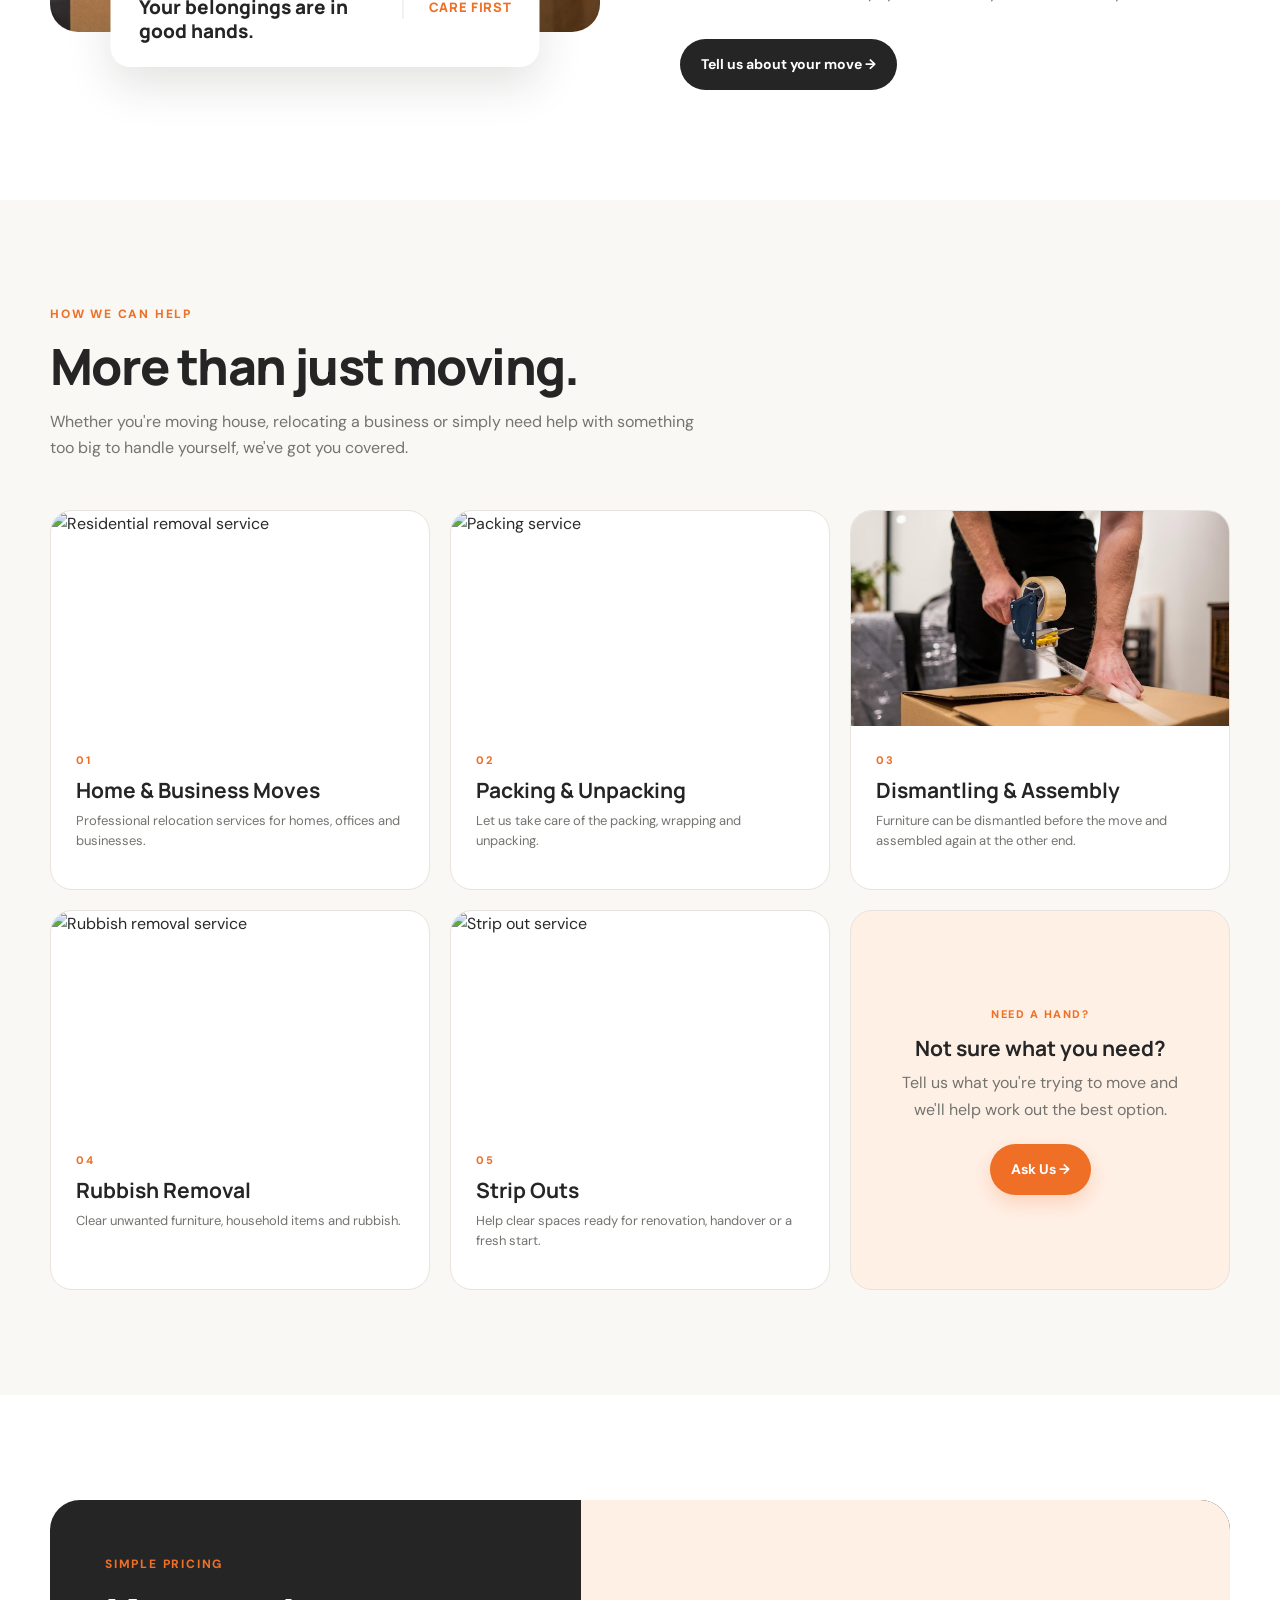
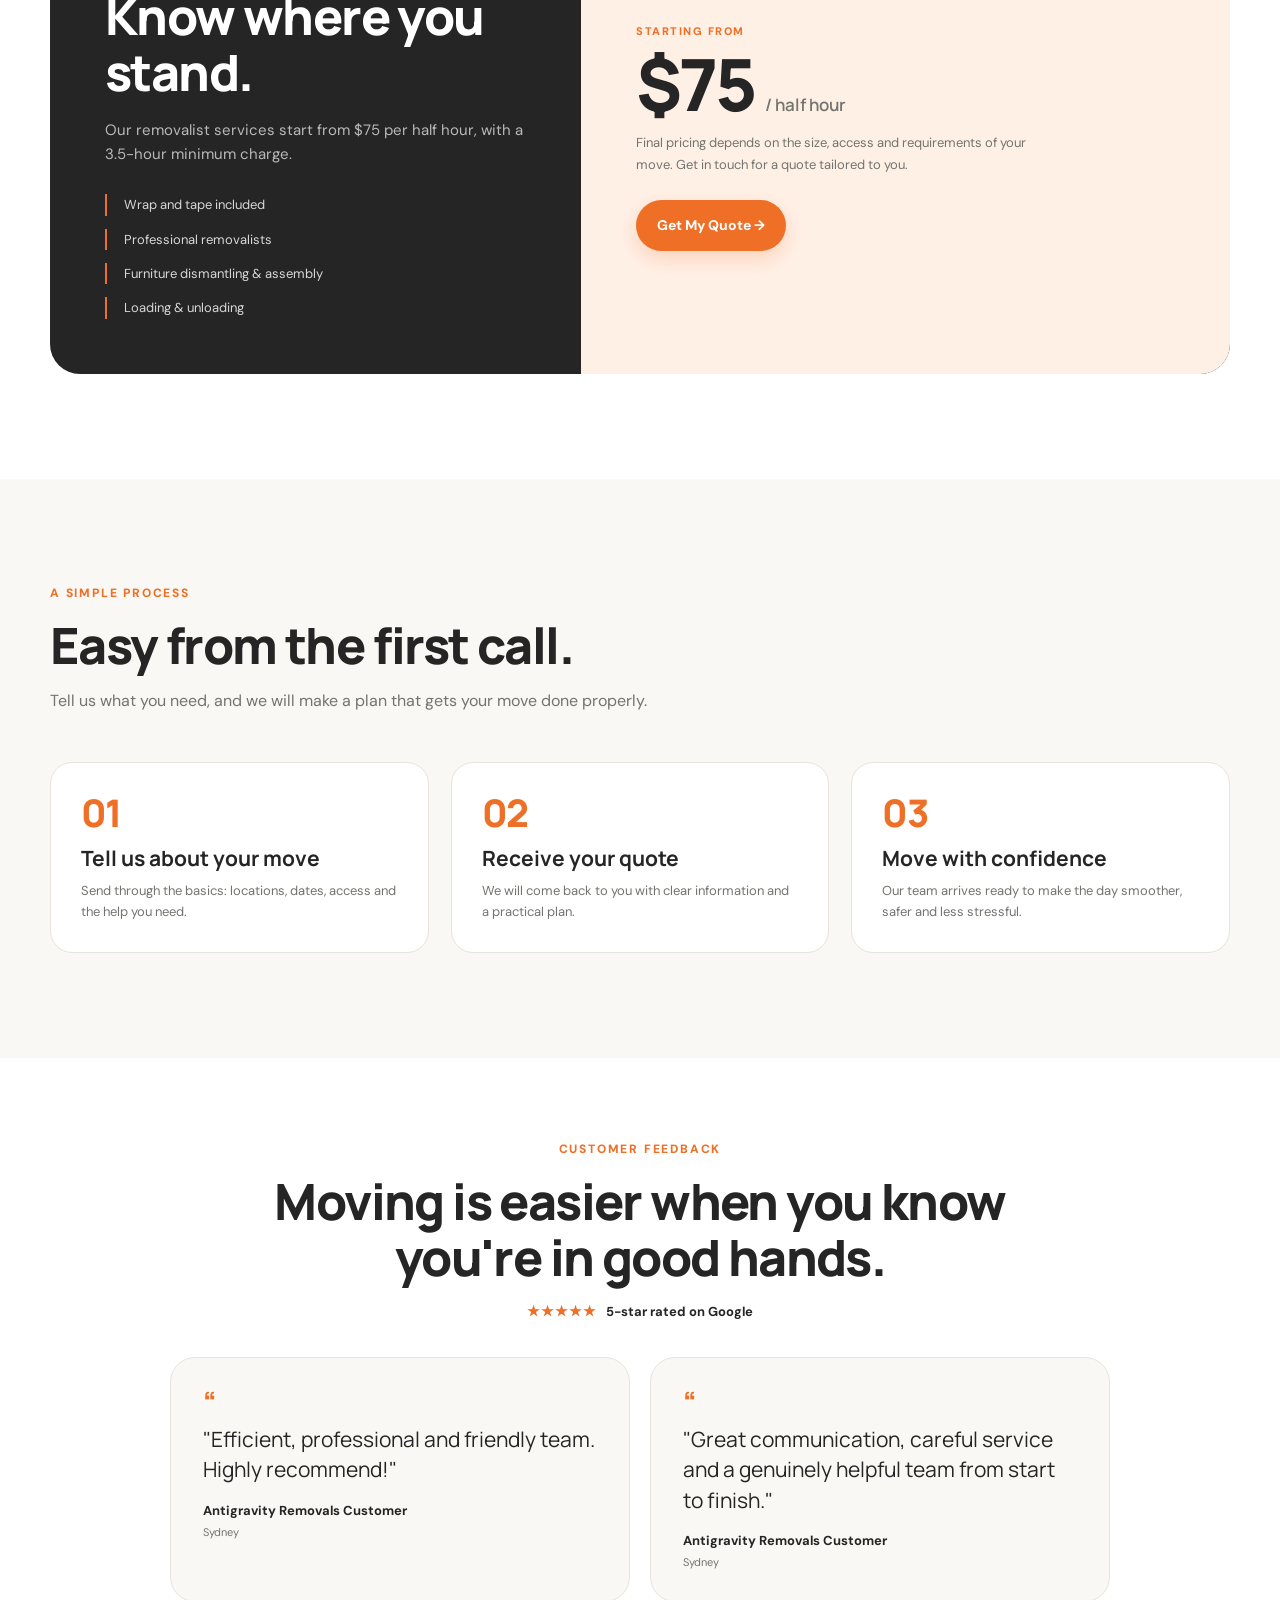
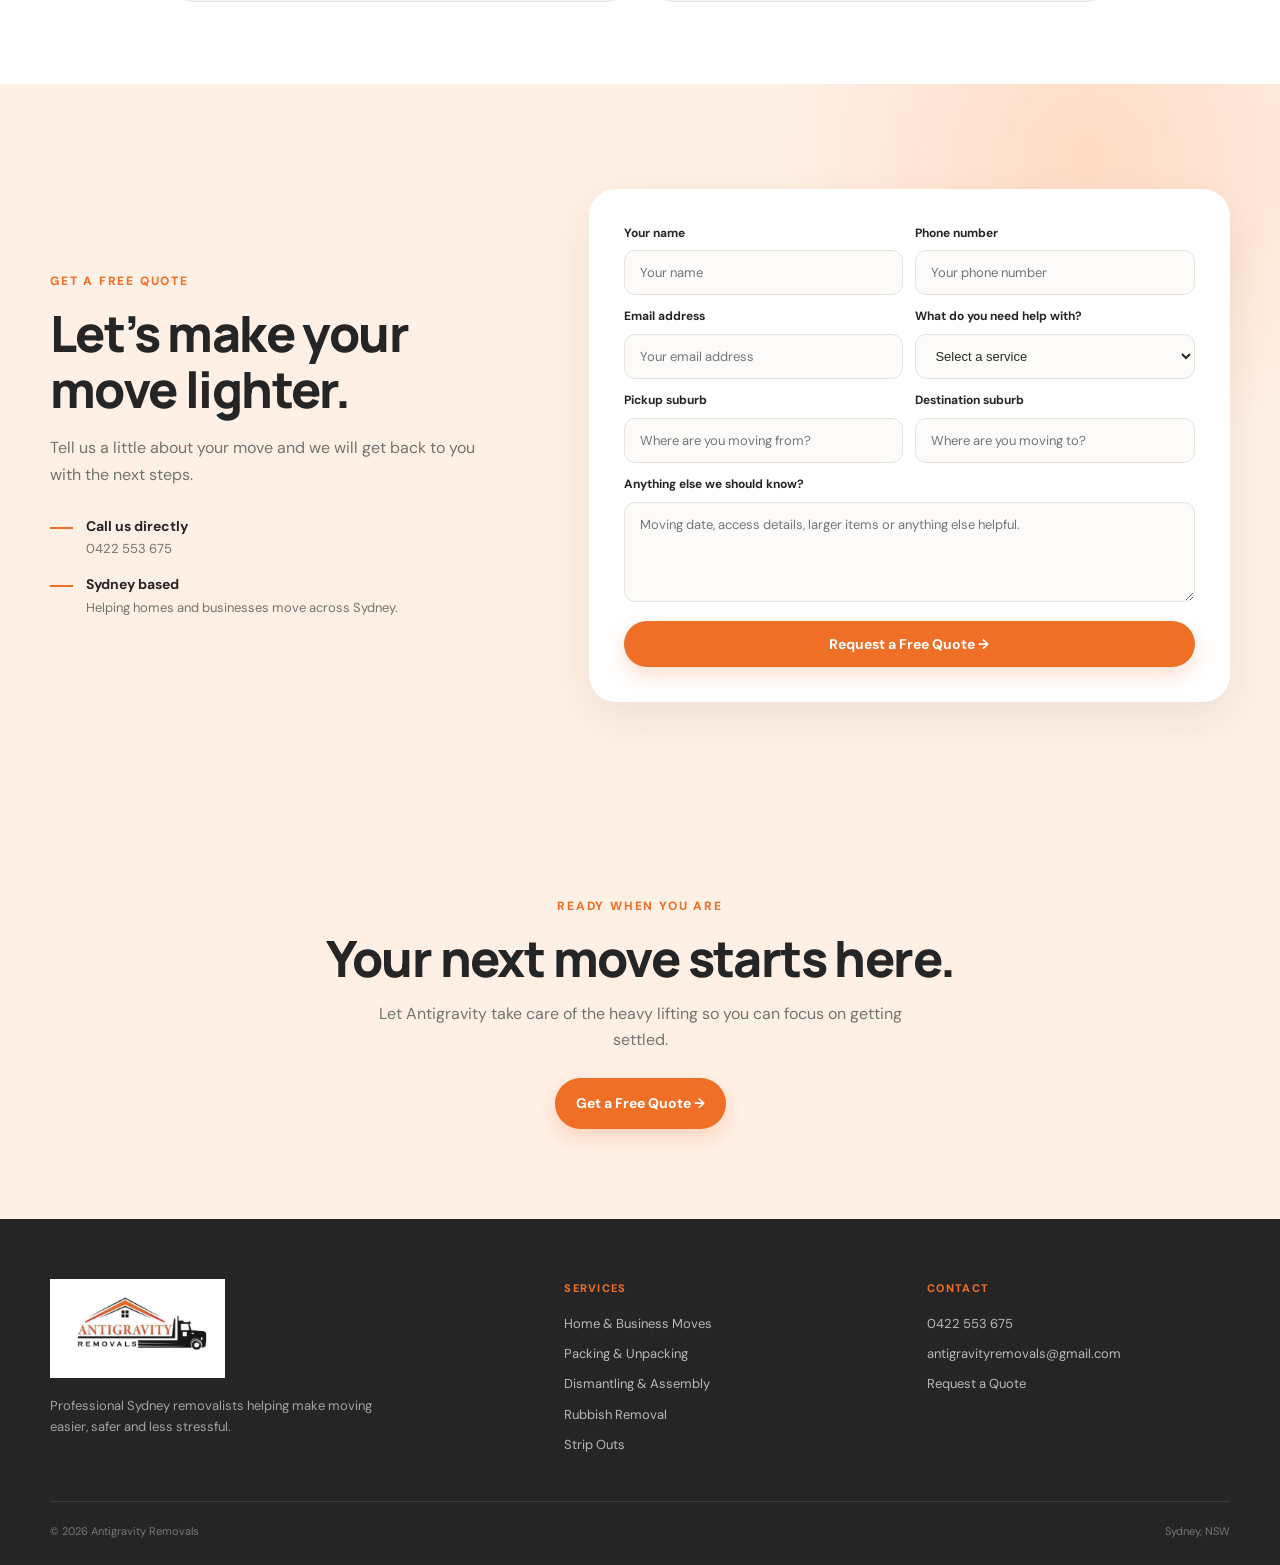
==== commit 0bda7e61: "Refactor quote form layout and styles" ====
--- a/antigravity/index.html
+++ b/antigravity/index.html
@@ -1683,12 +1683,125 @@
                 0;
 
             background:
-                var(--cream);
+                radial-gradient(
+                    circle at 85% 10%,
+                    rgba(255,180,132,.35),
+                    transparent 25%
+                ),
+                var(--orange-light);
 
         }
 
 
         .quote-wrapper {
+
+            display: grid;
+
+            grid-template-columns:
+                .85fr
+                1.15fr;
+
+            gap: 65px;
+
+            align-items: center;
+
+        }
+
+
+        .quote-copy h2 {
+
+            margin-bottom: 18px;
+
+        }
+
+
+        .quote-copy > p {
+
+            margin-bottom: 27px;
+
+            max-width: 450px;
+
+            font-size: 16px;
+
+        }
+
+
+        .quote-details {
+
+            display: grid;
+
+            gap: 14px;
+
+        }
+
+
+        .quote-detail {
+
+            display: flex;
+
+            align-items: flex-start;
+
+            gap: 13px;
+
+        }
+
+
+        .quote-detail-line {
+
+            width: 23px;
+
+            height: 2px;
+
+            margin-top: 12px;
+
+            background: var(--orange);
+
+            flex-shrink: 0;
+
+        }
+
+
+        .quote-detail strong {
+
+            display: block;
+
+            color: var(--charcoal);
+
+            font-size: 14px;
+
+        }
+
+
+        .quote-detail span {
+
+            display: block;
+
+            color: var(--muted);
+
+            font-size: 13px;
+
+        }
+
+
+        .quote-form {
+
+            background: white;
+
+            border-radius: 27px;
+
+            padding: 35px;
+
+            box-shadow:
+                var(--shadow);
+
+            display: grid;
+
+            gap: 12px;
+
+        }
+
+
+        .form-row {
 
             display: grid;
 
@@ -1696,72 +1809,33 @@
                 1fr
                 1fr;
 
-            gap: 55px;
-
-            align-items: center;
-
-        }
-
-
-        .quote-image {
-
-            height: 560px;
-
-            object-fit: cover;
-
-            border-radius: 30px;
-
-        }
-
-
-        .quote-copy h2 {
-
-            margin-bottom: 15px;
-
-        }
-
-
-        .quote-copy > p {
-
-            margin-bottom: 27px;
-
-            max-width: 480px;
-
-        }
-
-
-        .quote-form {
-
-            background: white;
-
-            border-radius: 24px;
-
-            padding: 30px;
-
-            box-shadow:
-                var(--shadow);
+            gap: 12px;
+
+        }
+
+
+        .form-field {
 
             display: grid;
 
-            gap: 12px;
-
-        }
-
-
-        .form-row {
-
-            display: grid;
-
-            grid-template-columns:
-                1fr
-                1fr;
-
-            gap: 12px;
+            gap: 7px;
+
+        }
+
+
+        .form-field label {
+
+            color: var(--charcoal);
+
+            font-size: 12px;
+
+            font-weight: 700;
 
         }
 
 
         .quote-form input,
+        .quote-form select,
         .quote-form textarea {
 
             width: 100%;
@@ -1790,7 +1864,7 @@
 
         .quote-form textarea {
 
-            min-height: 105px;
+            min-height: 100px;
 
             resize: vertical;
 
@@ -1798,6 +1872,7 @@
 
 
         .quote-form input:focus,
+        .quote-form select:focus,
         .quote-form textarea:focus {
 
             border-color:
@@ -1805,6 +1880,8 @@
 
             background: white;
 
+            box-shadow: 0 0 0 3px rgba(238,111,37,.12);
+
         }
 
 
@@ -1814,7 +1891,9 @@
 
             cursor: pointer;
 
-            margin-top: 3px;
+            margin-top: 7px;
+
+            width: 100%;
 
         }
 
@@ -2472,13 +2551,6 @@
 
             /* QUOTE */
 
-            .quote-image {
-
-                height: 350px;
-
-            }
-
-
             .form-row {
 
                 grid-template-columns:
@@ -3721,39 +3793,53 @@
             <div class="container quote-wrapper">
 
 
-                <div>
-
-
-                    <img
-                        src="images/team.jpg"
-                        alt="Antigravity Removals team"
-                        class="quote-image"
-                    >
+                <div class="quote-copy">
+
+
+                    <div class="eyebrow">
+                        Get a free quote
+                    </div>
+
+
+                    <h2>
+                        Let’s make your move lighter.
+                    </h2>
+
+
+                    <p>
+                        Tell us a little about your move and we will get back to you with the next steps.
+                    </p>
+
+
+                    <div class="quote-details">
+
+
+                        <div class="quote-detail">
+                            <span class="quote-detail-line"></span>
+                            <div>
+                                <strong>Call us directly</strong>
+                                <span><a href="tel:0422553675">0422 553 675</a></span>
+                            </div>
+                        </div>
+
+
+                        <div class="quote-detail">
+                            <span class="quote-detail-line"></span>
+                            <div>
+                                <strong>Sydney based</strong>
+                                <span>Helping homes and businesses move across Sydney.</span>
+                            </div>
+                        </div>
+
+
+                    </div>
 
 
                 </div>
 
 
 
-                <div class="quote-copy">
-
-
-                    <div class="eyebrow">
-                        Let's get moving
-                    </div>
-
-
-                    <h2>
-                        Tell us what you need.
-                    </h2>
-
-
-                    <p>
-
-                        Give us a few details about your move
-                        and we'll get back to you.
-
-                    </p>
+                <div class="quote-form-area">
 
 
                     <form
@@ -3766,20 +3852,16 @@
                         <div class="form-row">
 
 
-                            <input
-                                type="text"
-                                name="name"
-                                placeholder="Your name"
-                                required
-                            >
-
-
-                            <input
-                                type="tel"
-                                name="phone"
-                                placeholder="Phone number"
-                                required
-                            >
+                            <div class="form-field">
+                                <label for="quote-name">Your name</label>
+                                <input id="quote-name" type="text" name="name" placeholder="Your name" required>
+                            </div>
+
+
+                            <div class="form-field">
+                                <label for="quote-phone">Phone number</label>
+                                <input id="quote-phone" type="tel" name="phone" placeholder="Your phone number" required>
+                            </div>
 
 
                         </div>
@@ -3788,35 +3870,51 @@
                         <div class="form-row">
 
 
-                            <input
-                                type="email"
-                                name="email"
-                                placeholder="Email address"
-                                required
-                            >
-
-
-                            <input
-                                type="text"
-                                name="pickup"
-                                placeholder="Pickup suburb"
-                            >
+                            <div class="form-field">
+                                <label for="quote-email">Email address</label>
+                                <input id="quote-email" type="email" name="email" placeholder="Your email address" required>
+                            </div>
+
+
+                            <div class="form-field">
+                                <label for="quote-service">What do you need help with?</label>
+                                <select id="quote-service" name="service">
+                                    <option value="">Select a service</option>
+                                    <option>Home move</option>
+                                    <option>Apartment move</option>
+                                    <option>Office or business move</option>
+                                    <option>Packing or unpacking</option>
+                                    <option>Rubbish removal</option>
+                                    <option>Strip-out or clear-out</option>
+                                </select>
+                            </div>
 
 
                         </div>
 
 
-                        <input
-                            type="text"
-                            name="destination"
-                            placeholder="Drop-off suburb"
-                        >
-
-
-                        <textarea
-                            name="message"
-                            placeholder="Tell us a little about your move..."
-                        ></textarea>
+                        <div class="form-row">
+
+
+                            <div class="form-field">
+                                <label for="quote-pickup">Pickup suburb</label>
+                                <input id="quote-pickup" type="text" name="pickup" placeholder="Where are you moving from?">
+                            </div>
+
+
+                            <div class="form-field">
+                                <label for="quote-destination">Destination suburb</label>
+                                <input id="quote-destination" type="text" name="destination" placeholder="Where are you moving to?">
+                            </div>
+
+
+                        </div>
+
+
+                        <div class="form-field">
+                            <label for="quote-message">Anything else we should know?</label>
+                            <textarea id="quote-message" name="message" placeholder="Moving date, access details, larger items or anything else helpful."></textarea>
+                        </div>
 
 
                         <button
